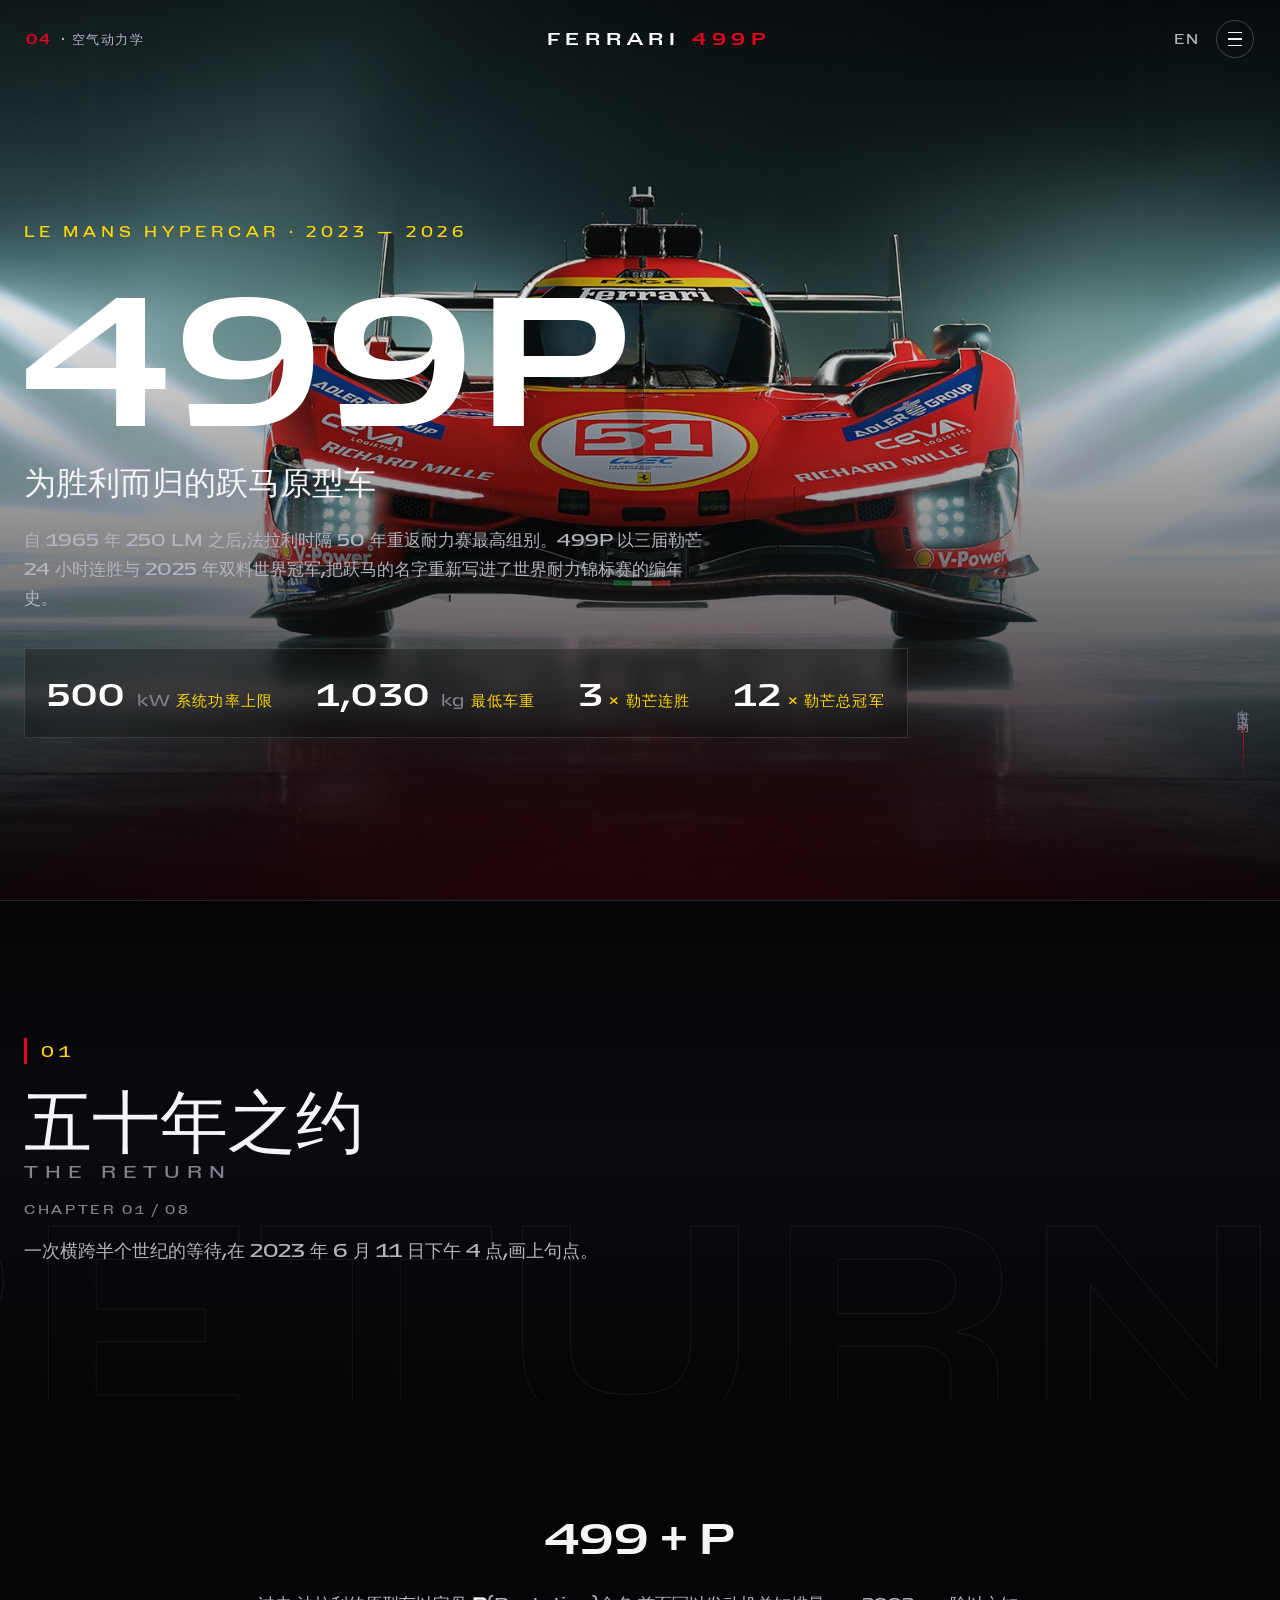
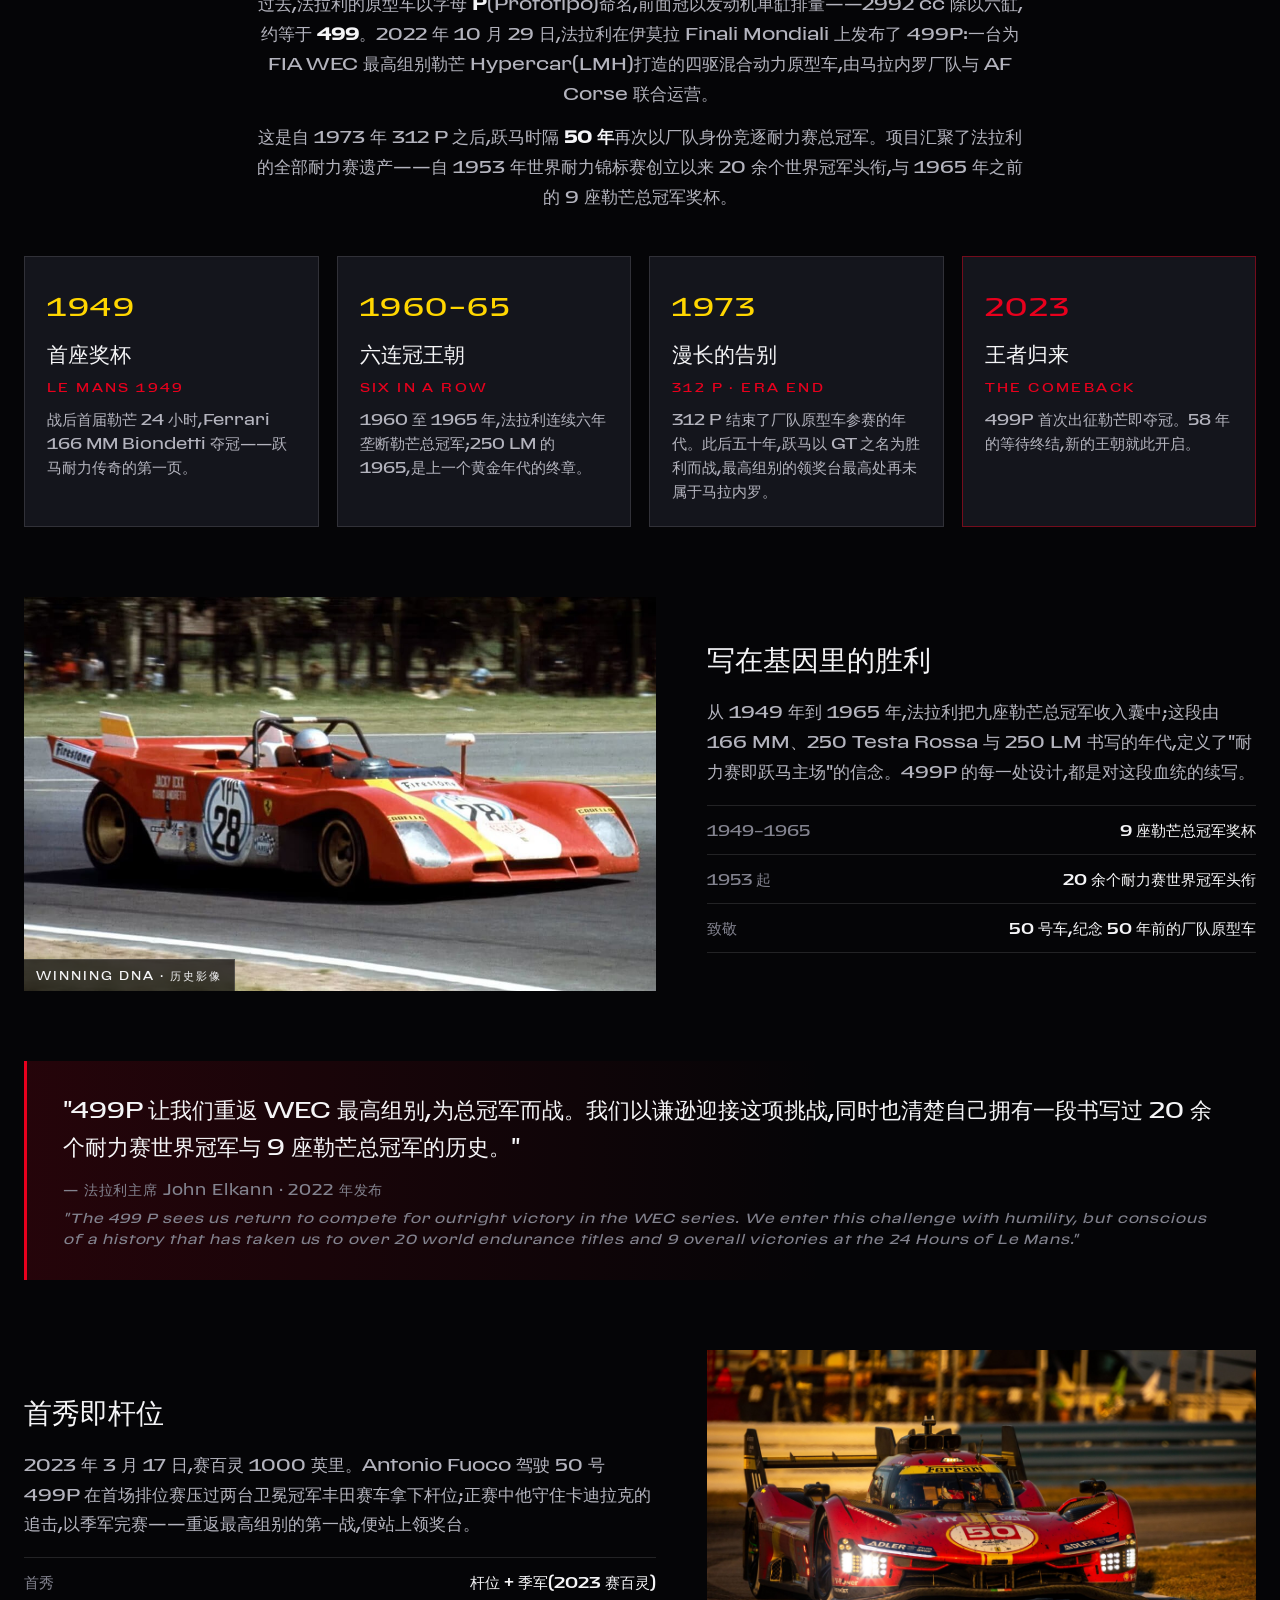
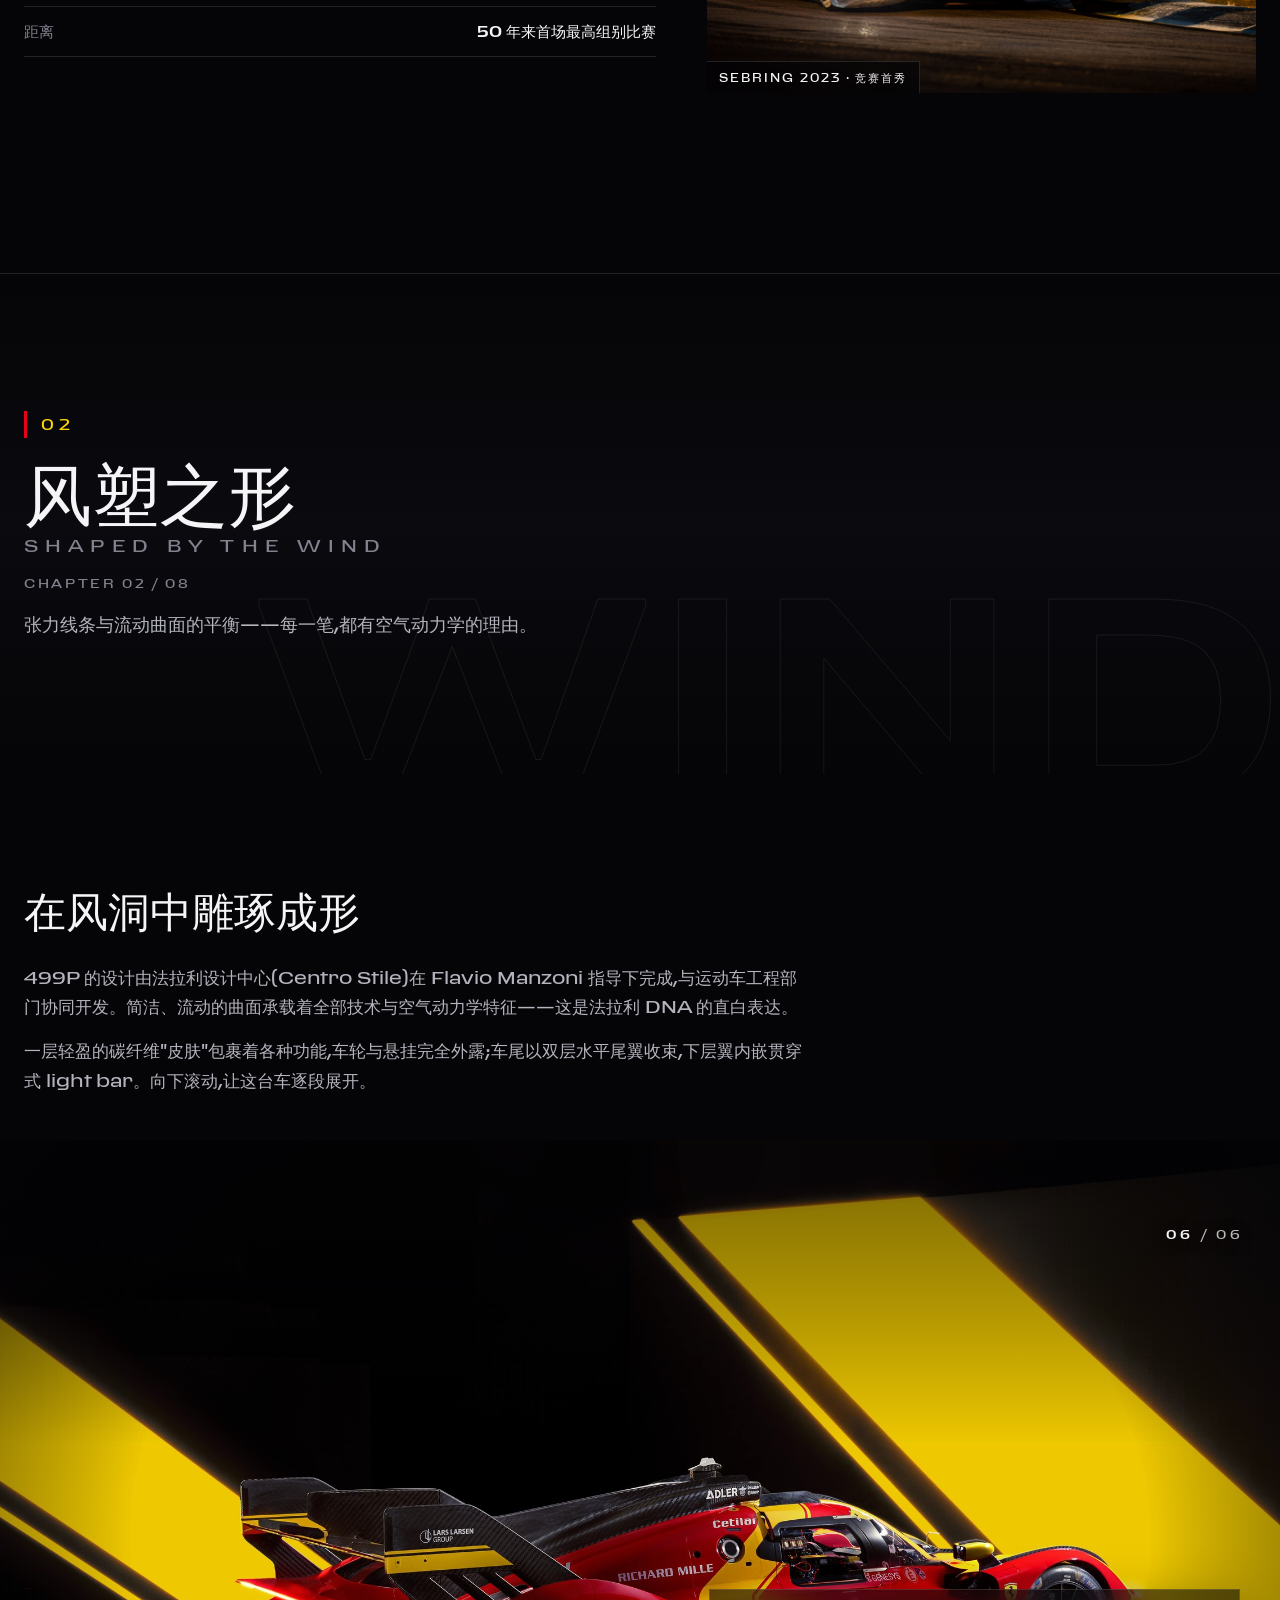
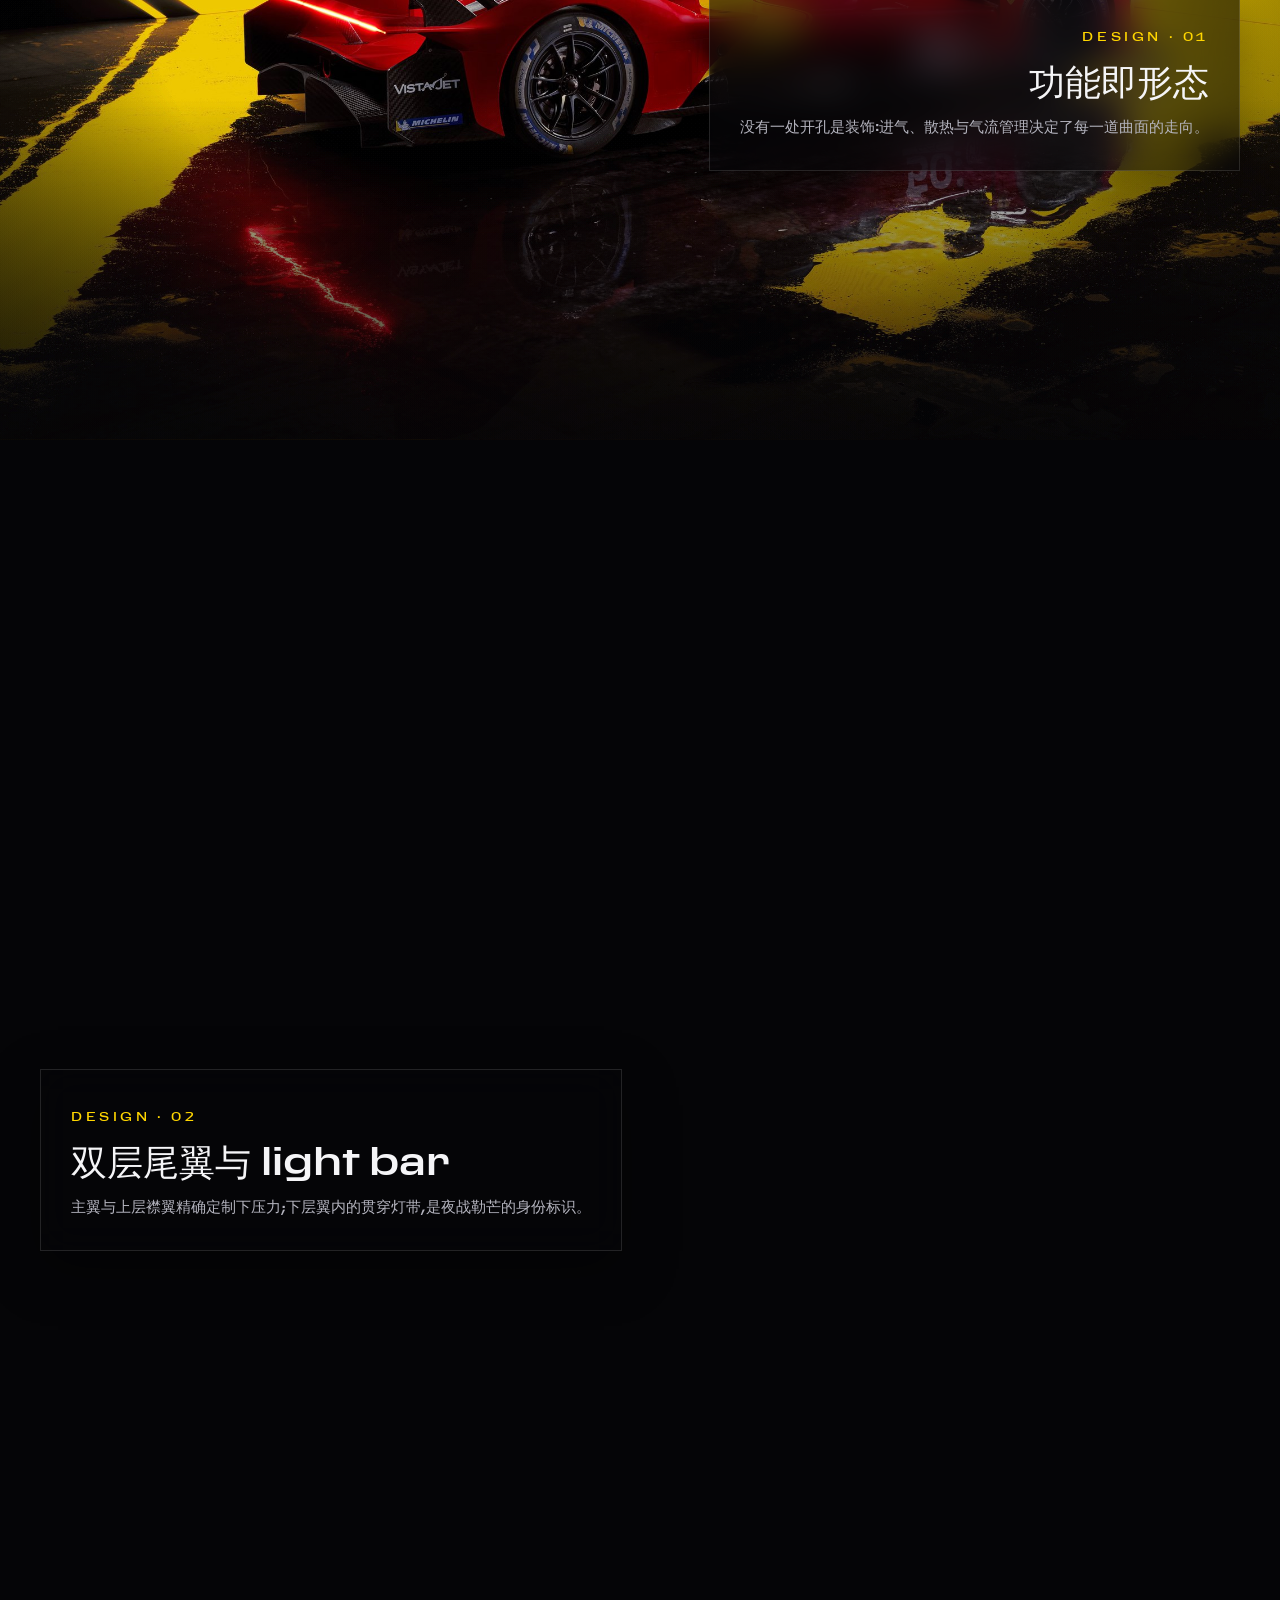
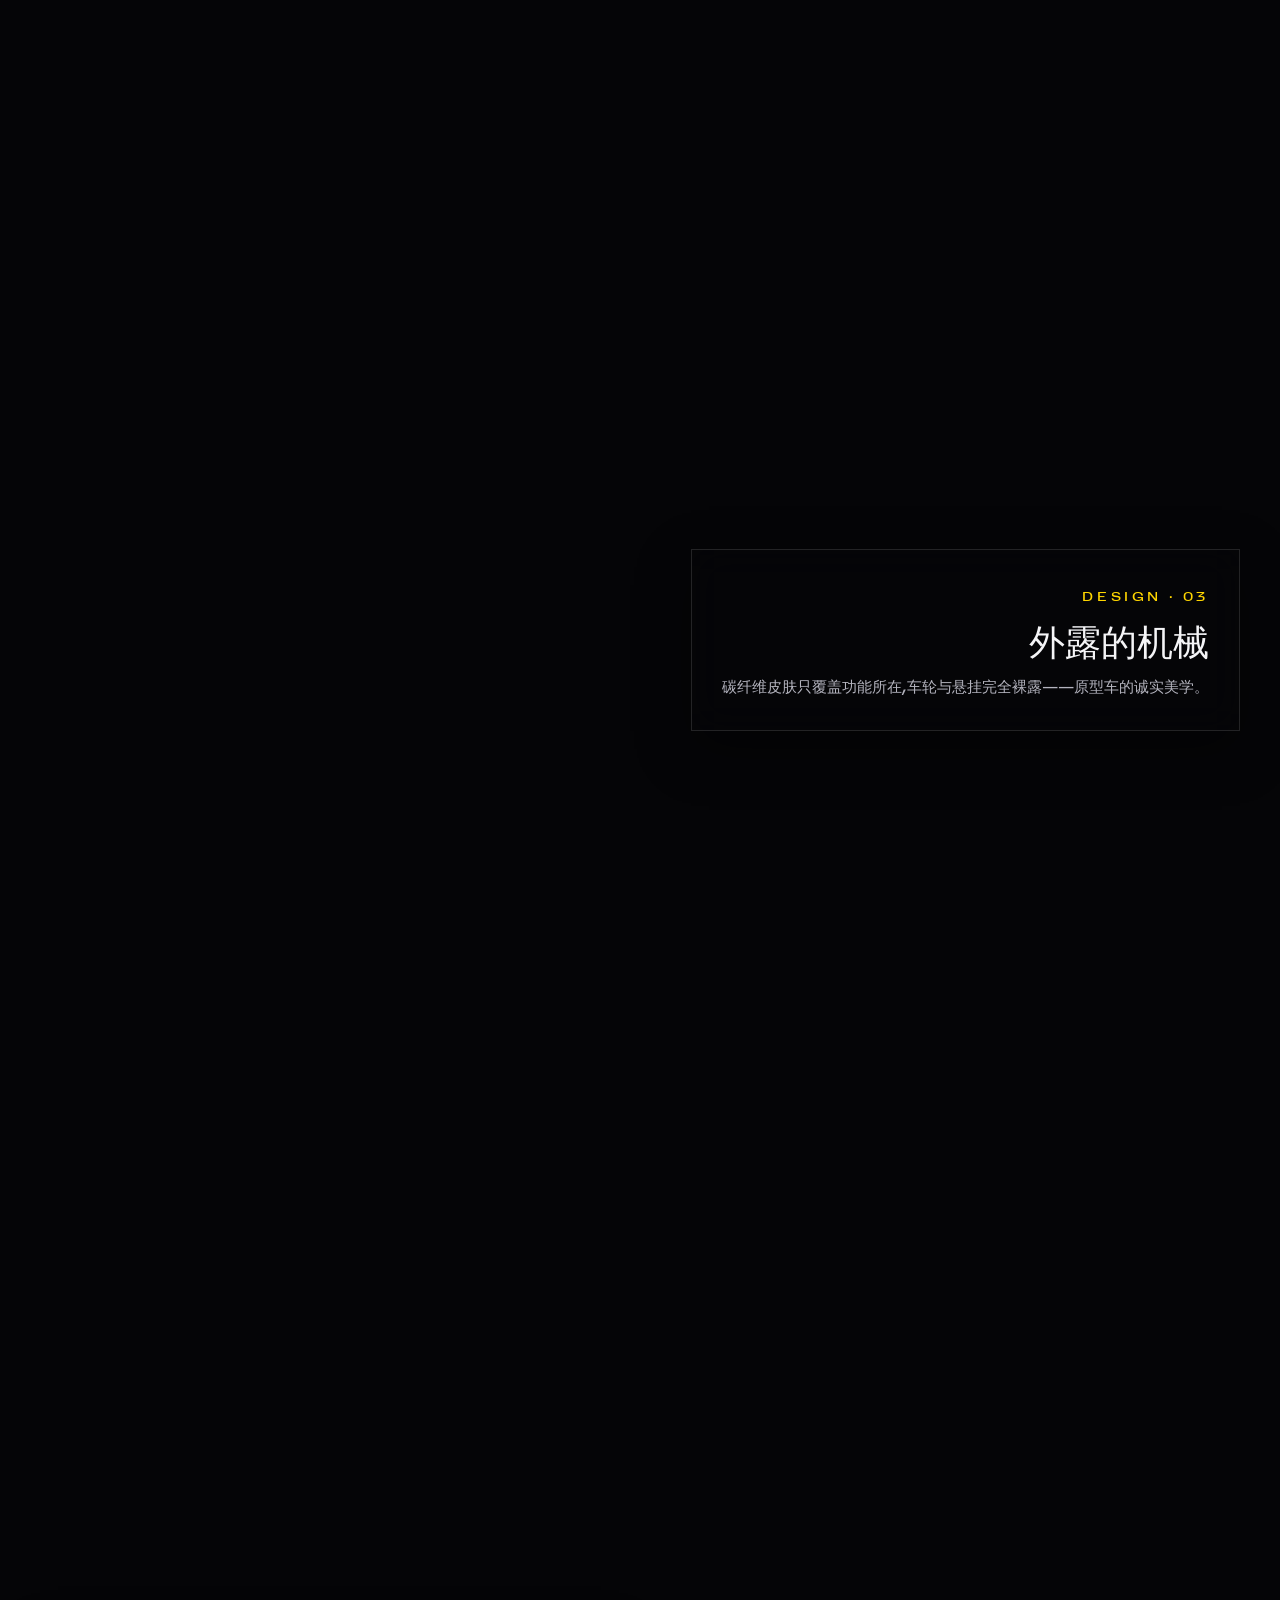
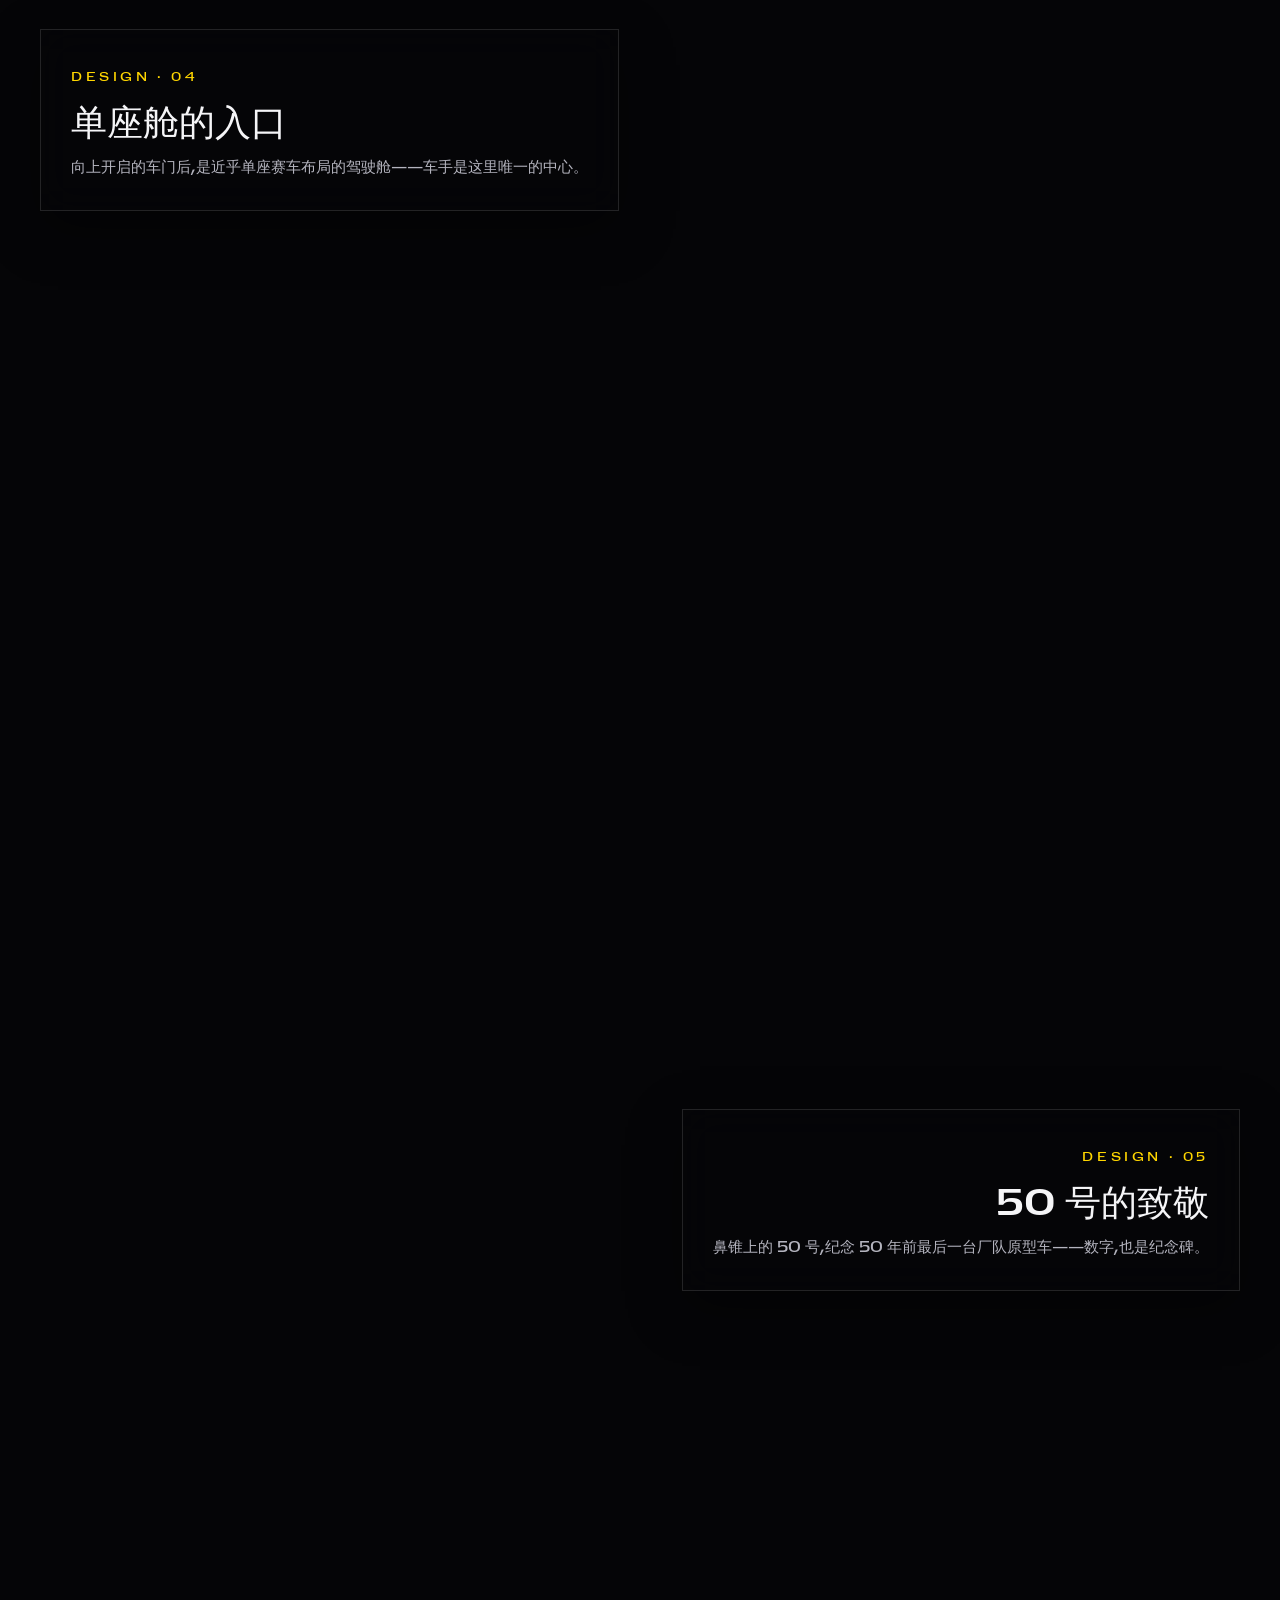
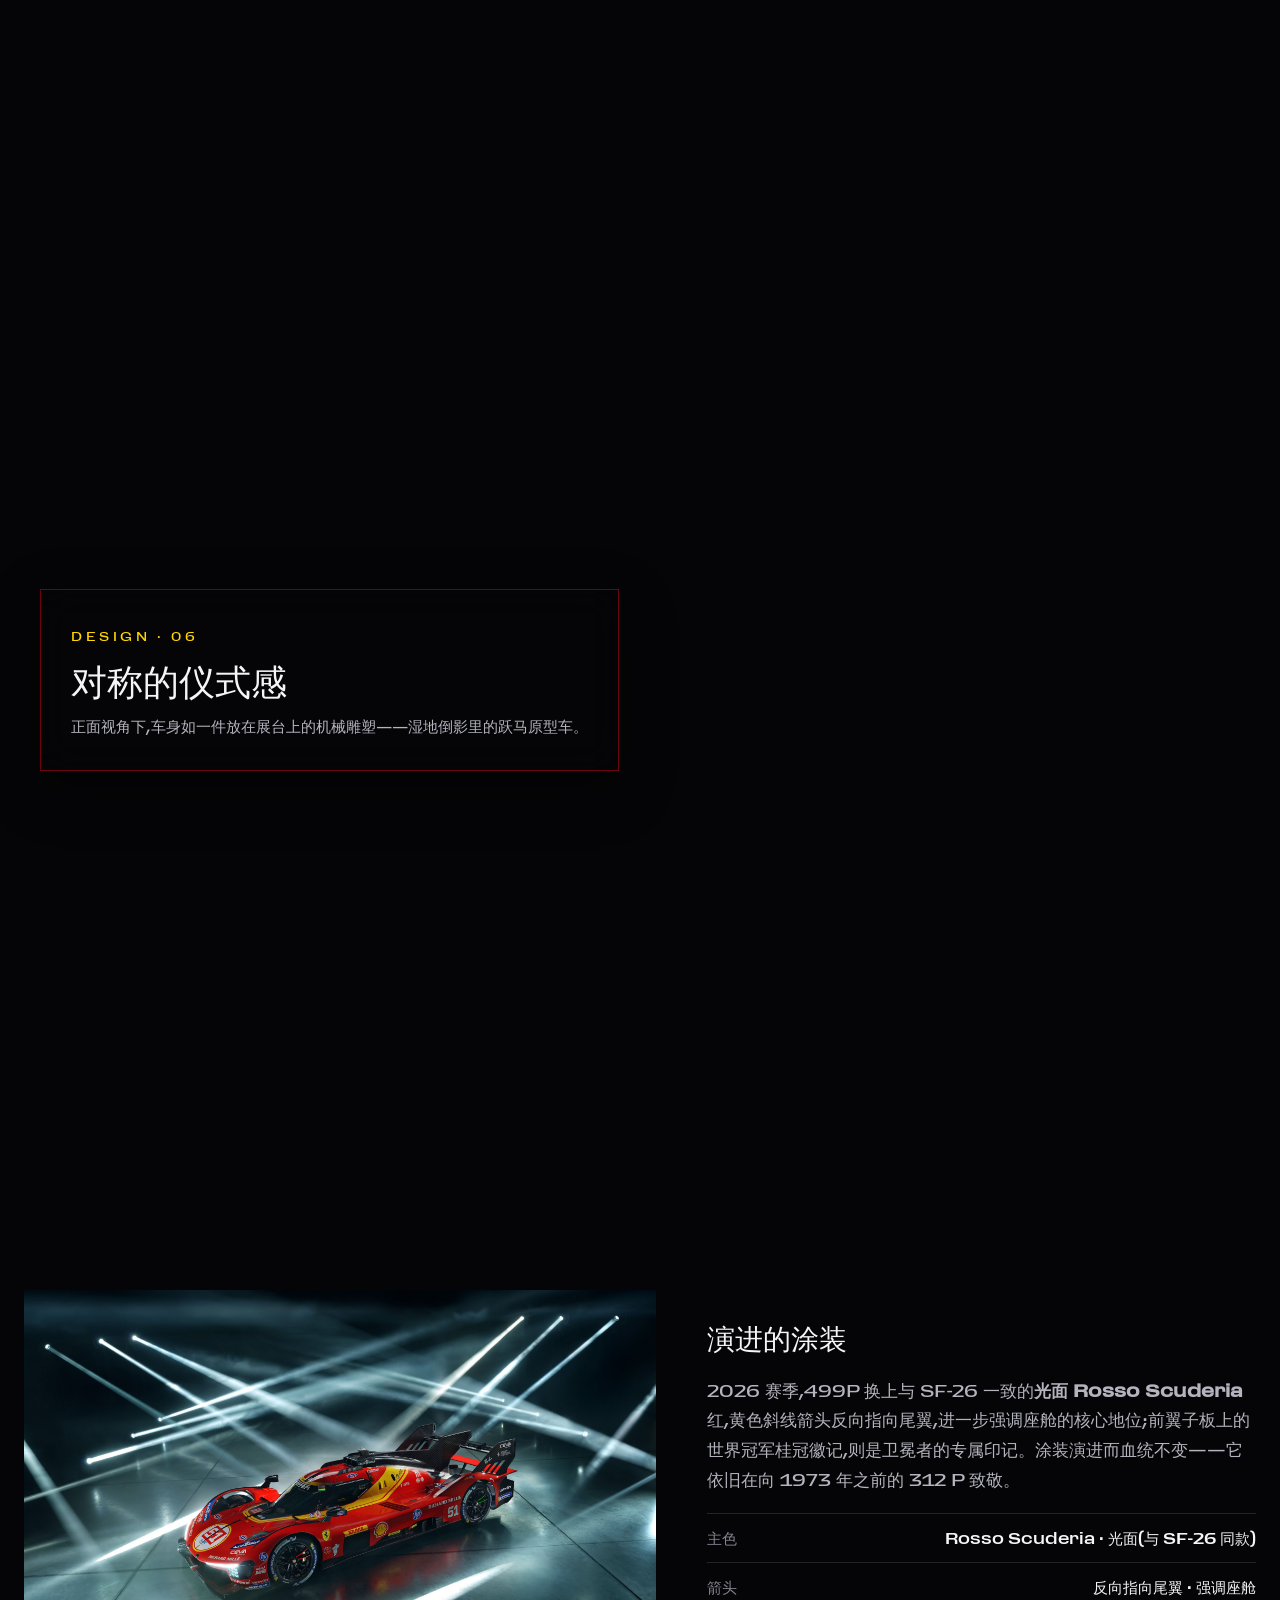
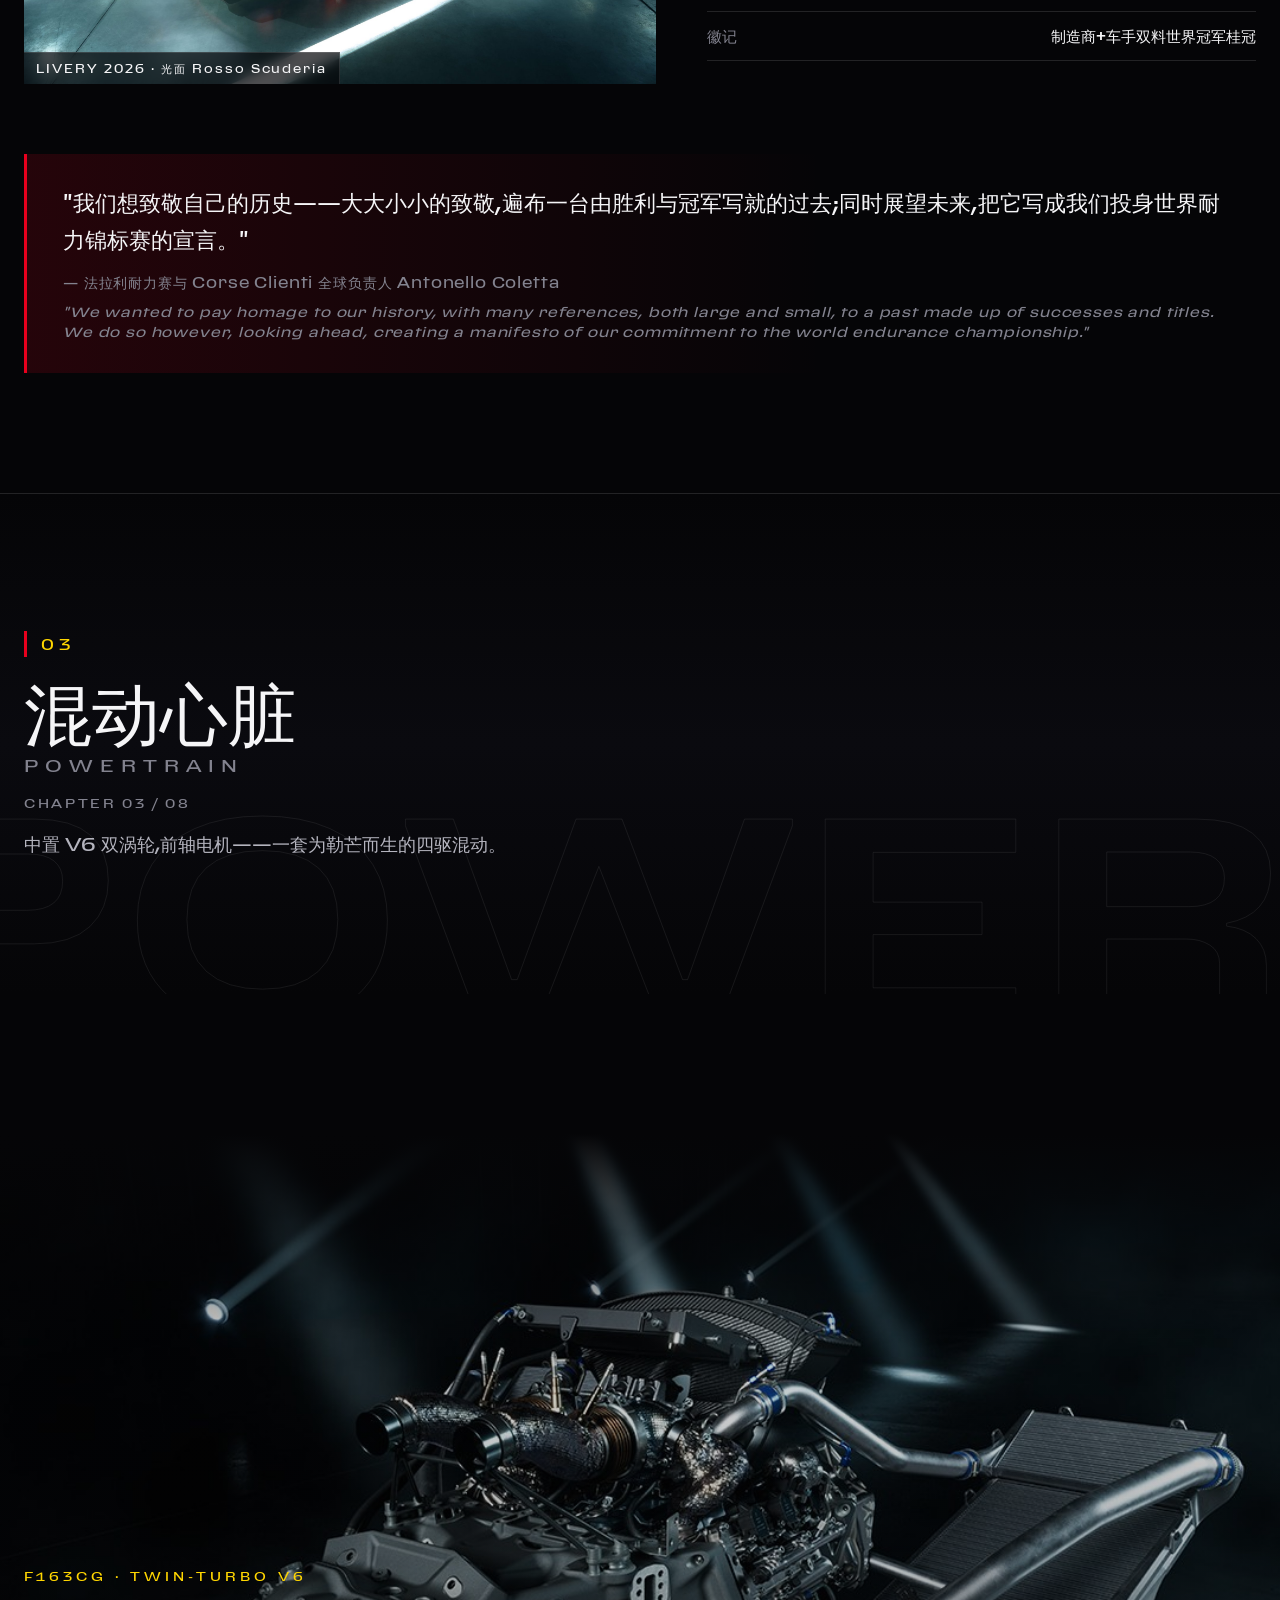
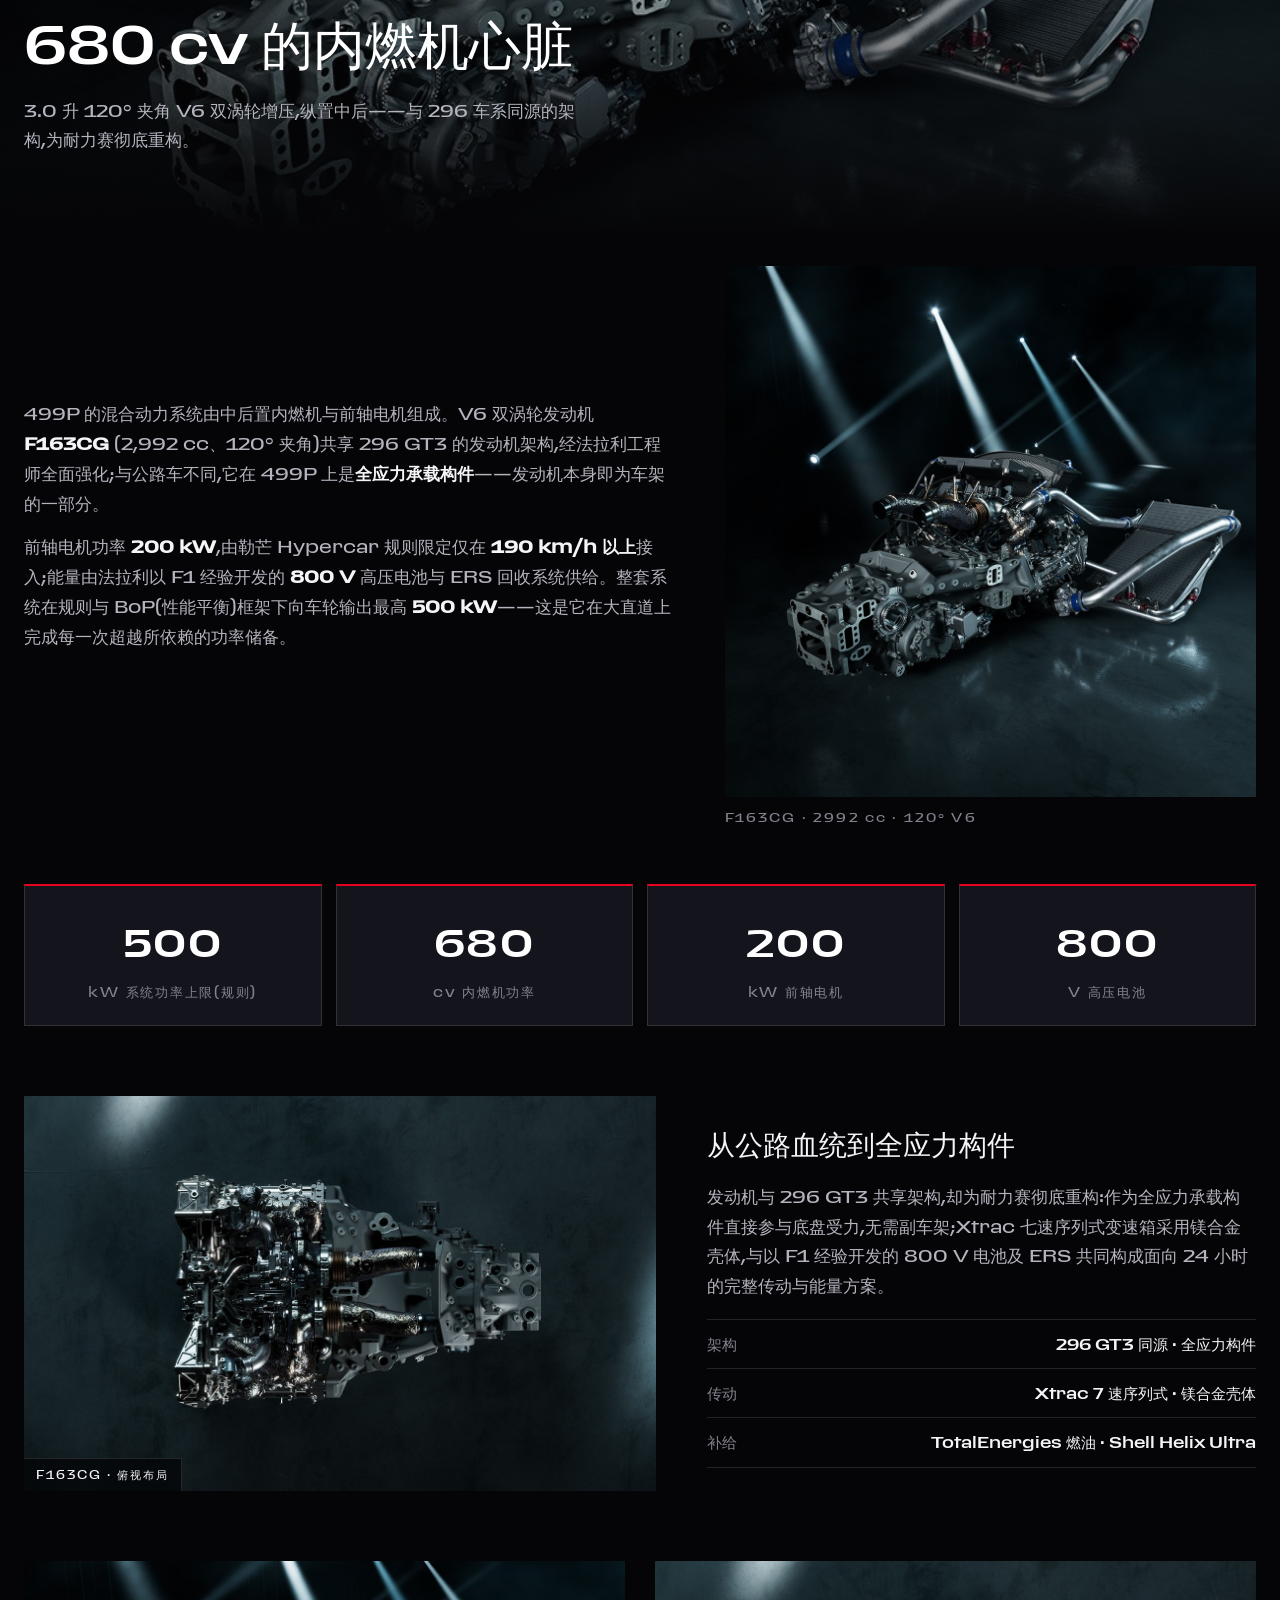
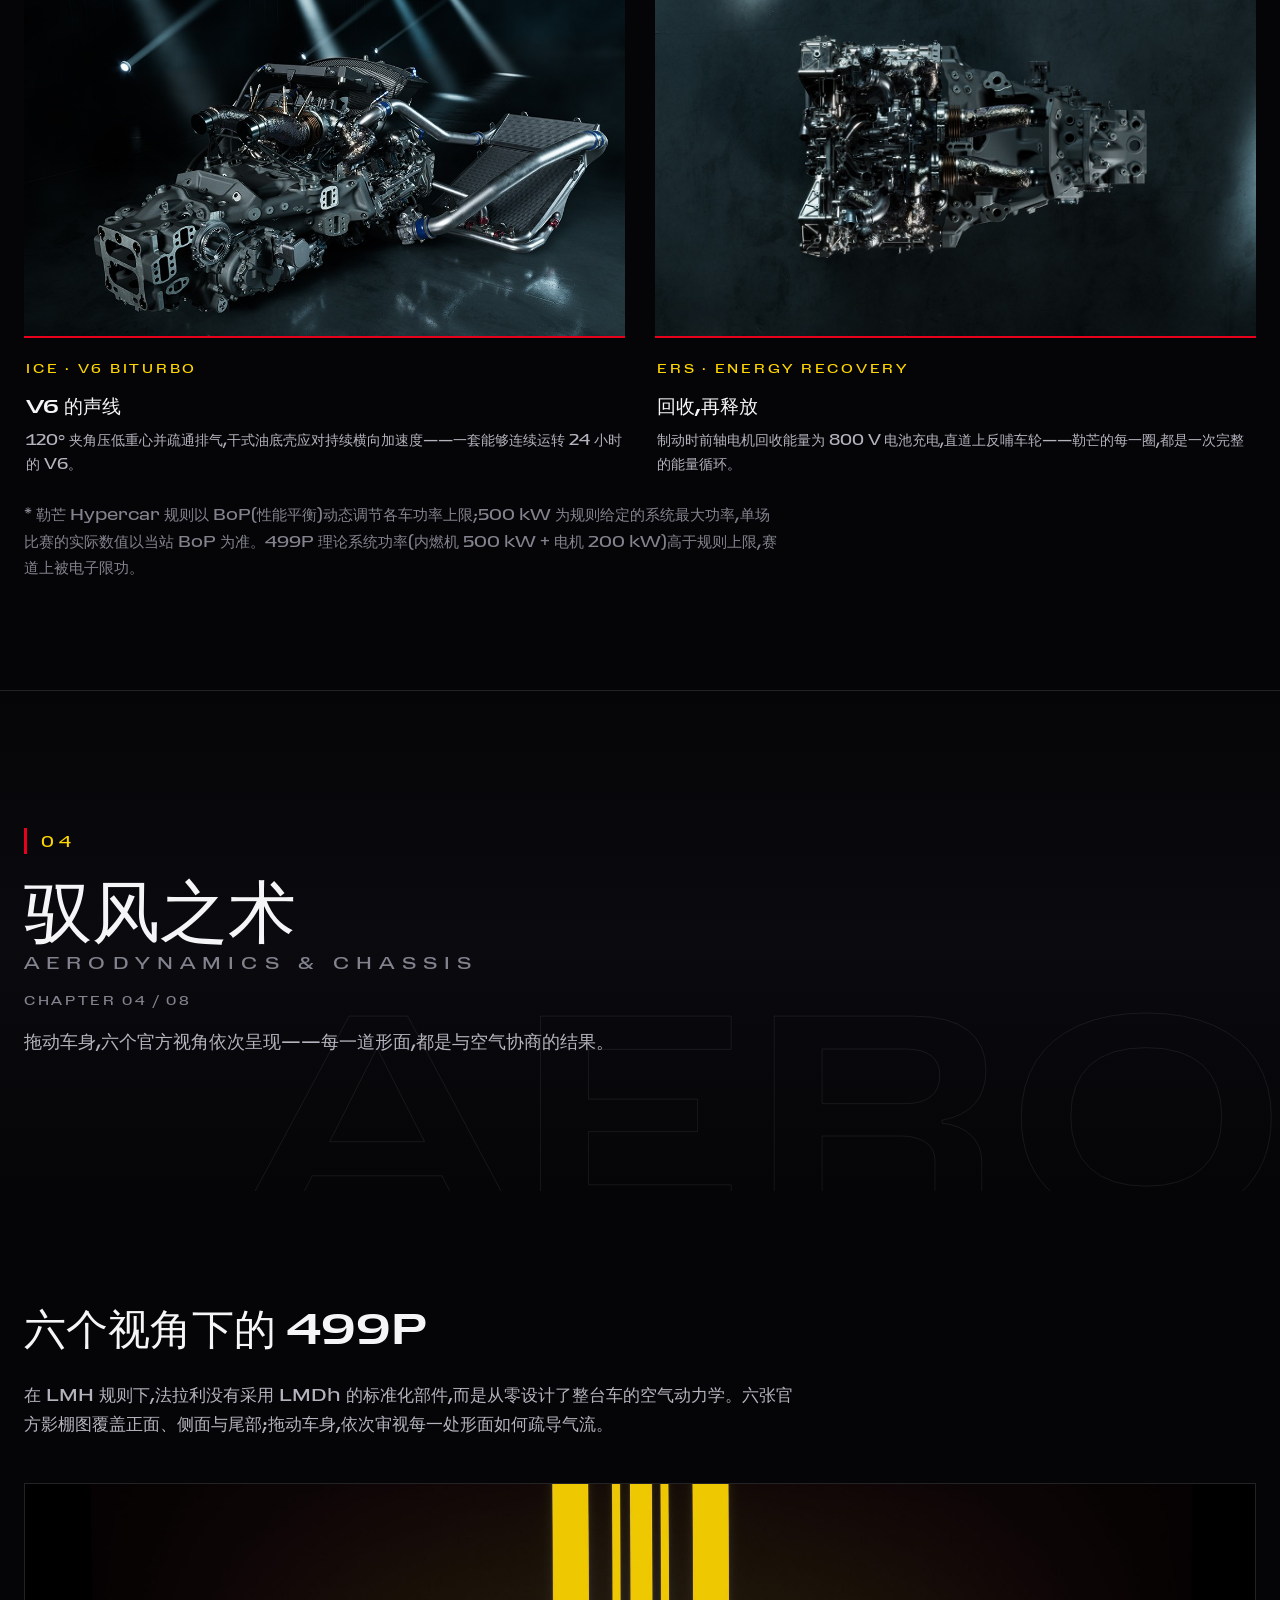
==== index.html @ 95c0cc58 "hero typography XL (title up to 224px, airier spacing), drop 49 unreferenced images, prune local tem" ====
<!DOCTYPE html>
<html lang="zh-CN">
<head>
<meta charset="UTF-8">
<meta name="viewport" content="width=device-width, initial-scale=1.0">
<title>Ferrari 499P · 为胜利而归的跃马原型车</title>
<meta name="description" content="法拉利 499P 中文介绍:勒芒 Hypercar,3.0L 双涡轮 V6 混合动力 500 kW,1,030 kg,2023-2025 勒芒 24 小时三连冠,2025 世界制造商与车手双料冠军。资料来自法拉利官网与官方新闻稿。">
<meta property="og:type" content="website">
<meta property="og:title" content="Ferrari 499P · 为胜利而归的跃马原型车">
<meta property="og:description" content="法拉利 499P:勒芒三连冠的 Hypercar,500 kW 混合动力,时隔 50 年的回归。">
<meta property="og:image" content="img/hero-poster-2026-front.jpg">
<meta property="og:url" content="https://www.ferrari.com/en-EN/hypercar/ferrari-499p">
<meta name="twitter:card" content="summary_large_image">
<script src="js/lang-detect.js?v=9"></script>
<link rel="stylesheet" href="css/style.css?v=9">
<link rel="manifest" href="manifest.json">
<link rel="icon" type="image/png" href="img/favicon-32.png">
</head>
<body>

<div class="cursor" aria-hidden="true"><span></span></div>
<div class="glow" aria-hidden="true"></div>

<header class="nav" id="nav">
  <div class="nav__inner">
    <span class="nav__now mono" id="navNow">01 · 缘起</span>
    <a class="nav__brand is-hidden" href="#hero">
      <span class="nav__brand-mark">FERRARI <span>499P</span></span>
    </a>
    <span class="nav__lang">
      <a class="lang-btn mono" href="en.html">EN</a>
      <button class="nav__menu-btn mono" id="menuBtn" aria-label="章节菜单" aria-expanded="false"><span class="nav__menu-icon"><i></i><i></i><i></i></span></button>
    </span>
  </div>
  <div class="nav__progress" aria-hidden="true"><i id="navBar"></i></div>
</header>

<div class="menu-overlay" id="menuOverlay" hidden>
  <nav class="menu-overlay__nav" aria-label="章节菜单"></nav>
</div>

<div class="scroll-gauge" aria-hidden="true">
  <svg viewBox="0 0 44 44"><circle cx="22" cy="22" r="19"/><circle class="sg__bar" cx="22" cy="22" r="19"/></svg>
  <span class="sg__num mono">00</span>
</div>

<main>

<!-- ============ HERO ============ -->
<section class="hero" id="hero" data-num="00">
  <div class="hero__media">
    <video class="hero__video" muted loop playsinline preload="none"
           poster="img/hero-poster-2026-front.jpg">
      <source src="video/hero-cover.mp4" type="video/mp4">
    </video>
    <div class="hero__veil"></div>
  </div>
  <div class="hero__content">
    <p class="hero__kicker mono">LE MANS HYPERCAR · 2023 — 2026</p>
    <h1 class="hero__title">499P</h1>
    <p class="hero__sub">为胜利而归的跃马原型车</p>
    <p class="hero__desc">自 1965 年 250 LM 之后,法拉利时隔 50 年重返耐力赛最高组别。499P 以三届勒芒 24 小时连胜与 2025 年双料世界冠军,把跃马的名字重新写进了世界耐力锦标赛的编年史。</p>
    <div class="hero__specs mono">
      <span><b class="count" data-to="500">0</b> kW<i> 系统功率上限</i></span>
      <span><b class="count" data-to="1030">0</b> kg<i> 最低车重</i></span>
      <span><b class="count" data-to="3">0</b><i>× 勒芒连胜</i></span>
      <span><b class="count" data-to="12">0</b><i>× 勒芒总冠军</i></span>
    </div>
  </div>
  <div class="hero__scroll mono">向下滚动 <span class="hero__line"></span></div>
</section>

<!-- ============ 01 缘起 ============ -->
<div class="chapter-break" data-ch="01"><span class="chapter-break__watermark" aria-hidden="true">RETURN</span><div class="wrap"><span class="cb__no mono">01</span><h2 class="cb__name">五十年之约<span class="cb__en">THE RETURN</span></h2><span class="cb__meta mono">CHAPTER 01 / 08</span>
      <p class="cb__lead">一次横跨半个世纪的等待,在 2023 年 6 月 11 日下午 4 点,画上句点。</p></div></div>
<section class="story section" id="return" data-num="01">
  <div class="wrap">
    <h2 class="sec-title reveal sec-title--center">499 + P</h2>
    <div class="story__lead reveal story__lead--center">
      <p>过去,法拉利的原型车以字母 <b>P</b>(Prototipo)命名,前面冠以发动机单缸排量——2992 cc 除以六缸,约等于 <b>499</b>。2022 年 10 月 29 日,法拉利在伊莫拉 Finali Mondiali 上发布了 499P:一台为 FIA WEC 最高组别勒芒 Hypercar(LMH)打造的四驱混合动力原型车,由马拉内罗厂队与 AF Corse 联合运营。</p>
      <p>这是自 1973 年 312 P 之后,跃马时隔 <b>50 年</b>再次以厂队身份竞逐耐力赛总冠军。项目汇聚了法拉利的全部耐力赛遗产——自 1953 年世界耐力锦标赛创立以来 20 余个世界冠军头衔,与 1965 年之前的 9 座勒芒总冠军奖杯。</p>
    </div>
    <div class="heritage__row">
      <article class="hcard reveal">
        <div class="hcard__year mono">1949</div>
        <h3>首座奖杯</h3>
        <p class="mono hcard__num">LE MANS 1949</p>
        <p>战后首届勒芒 24 小时,Ferrari 166 MM Biondetti 夺冠——跃马耐力传奇的第一页。</p>
      </article>
      <article class="hcard reveal">
        <div class="hcard__year mono">1960–65</div>
        <h3>六连冠王朝</h3>
        <p class="mono hcard__num">SIX IN A ROW</p>
        <p>1960 至 1965 年,法拉利连续六年垄断勒芒总冠军;250 LM 的 1965,是上一个黄金年代的终章。</p>
      </article>
      <article class="hcard reveal">
        <div class="hcard__year mono">1973</div>
        <h3>漫长的告别</h3>
        <p class="mono hcard__num">312 P · ERA END</p>
        <p>312 P 结束了厂队原型车参赛的年代。此后五十年,跃马以 GT 之名为胜利而战,最高组别的领奖台最高处再未属于马拉内罗。</p>
      </article>
      <article class="hcard hcard--now reveal">
        <div class="hcard__year mono">2023</div>
        <h3>王者归来</h3>
        <p class="mono hcard__num">THE COMEBACK</p>
        <p>499P 首次出征勒芒即夺冠。58 年的等待终结,新的王朝就此开启。</p>
      </article>
    </div>
    <div class="media-row zoom reveal reveal--fade">
      <figure class="media-row__img reveal">
        <img src="img/cockpit-cassetto.jpg" srcset="img/m/cockpit-cassetto.jpg 720w, img/cockpit-cassetto.jpg 1159w" sizes="(max-width: 980px) 100vw, 2400px" alt="经典法拉利原型车征战赛场的历史照片" loading="lazy">
        <figcaption class="mono">WINNING DNA · 历史影像</figcaption>
      </figure>
      <div class="media-row__text reveal">
        <h3>写在基因里的胜利</h3>
        <p>从 1949 年到 1965 年,法拉利把九座勒芒总冠军收入囊中;这段由 166 MM、250 Testa Rossa 与 250 LM 书写的年代,定义了"耐力赛即跃马主场"的信念。499P 的每一处设计,都是对这段血统的续写。</p>
        <ul>
          <li><span>1949–1965</span><b>9 座勒芒总冠军奖杯</b></li>
          <li><span>1953 起</span><b>20 余个耐力赛世界冠军头衔</b></li>
          <li><span>致敬</span><b>50 号车,纪念 50 年前的厂队原型车</b></li>
        </ul>
      </div>
    </div>
    <blockquote class="quote reveal">
      <p>"499P 让我们重返 WEC 最高组别,为总冠军而战。我们以谦逊迎接这项挑战,同时也清楚自己拥有一段书写过 20 余个耐力赛世界冠军与 9 座勒芒总冠军的历史。"</p>
      <footer>— 法拉利主席 John Elkann · 2022 年发布
        <span class="quote__en">"The 499 P sees us return to compete for outright victory in the WEC series. We enter this challenge with humility, but conscious of a history that has taken us to over 20 world endurance titles and 9 overall victories at the 24 Hours of Le Mans."</span>
      </footer>
    </blockquote>
    <div class="media-row media-row--rev zoom reveal reveal--fade">
      <figure class="media-row__img reveal">
        <img src="img/sebring23-race.jpg" srcset="img/m/sebring23-race.jpg 720w, img/sebring23-race.jpg 2400w" sizes="(max-width: 980px) 100vw, 2400px" alt="499P 在 2023 赛百灵 1000 英里赛中行驶" loading="lazy">
        <figcaption class="mono">SEBRING 2023 · 竞赛首秀</figcaption>
      </figure>
      <div class="media-row__text reveal">
        <h3>首秀即杆位</h3>
        <p>2023 年 3 月 17 日,赛百灵 1000 英里。Antonio Fuoco 驾驶 50 号 499P 在首场排位赛压过两台卫冕冠军丰田赛车拿下杆位;正赛中他守住卡迪拉克的追击,以季军完赛——重返最高组别的第一战,便站上领奖台。</p>
        <ul>
          <li><span>首秀</span><b>杆位 + 季军(2023 赛百灵)</b></li>
          <li><span>距离</span><b>50 年来首场最高组别比赛</b></li>
        </ul>
      </div>
    </div>
  </div>
</section>

<!-- ============ 02 设计 ============ -->
<div class="chapter-break" data-ch="02"><span class="chapter-break__watermark" aria-hidden="true">WIND</span><div class="wrap"><span class="cb__no mono">02</span><h2 class="cb__name">风塑之形<span class="cb__en">SHAPED BY THE WIND</span></h2><span class="cb__meta mono">CHAPTER 02 / 08</span>
      <p class="cb__lead">张力线条与流动曲面的平衡——每一笔,都有空气动力学的理由。</p></div></div>
<section class="design section" id="design" data-num="02">
  <div class="wrap">
    <h2 class="sec-title reveal">在风洞中雕琢成形</h2>
    <div class="story__lead reveal">
      <p>499P 的设计由法拉利设计中心(Centro Stile)在 Flavio Manzoni 指导下完成,与运动车工程部门协同开发。简洁、流动的曲面承载着全部技术与空气动力学特征——这是法拉利 DNA 的直白表达。</p>
      <p>一层轻盈的碳纤维"皮肤"包裹着各种功能,车轮与悬挂完全外露;车尾以双层水平尾翼收束,下层翼内嵌贯穿式 light bar。向下滚动,让这台车逐段展开。</p>
    </div>
      </div>

  <div class="cgallery" id="cgallery">
    <div class="cgallery__texts">
      <div class="cg-text cg-text--right">
        <div class="cg-text__card is-on">

          <span class="cg-text__no mono">DESIGN · 01</span>
          <h3>功能即形态</h3>
          <p>没有一处开孔是装饰:进气、散热与气流管理决定了每一道曲面的走向。</p>
        </div>
      </div>
      <div class="cg-text cg-text--left">
        <div class="cg-text__card">

          <span class="cg-text__no mono">DESIGN · 02</span>
          <h3>双层尾翼与 light bar</h3>
          <p>主翼与上层襟翼精确定制下压力;下层翼内的贯穿灯带,是夜战勒芒的身份标识。</p>
        </div>
      </div>
      <div class="cg-text cg-text--right">
        <div class="cg-text__card">

          <span class="cg-text__no mono">DESIGN · 03</span>
          <h3>外露的机械</h3>
          <p>碳纤维皮肤只覆盖功能所在,车轮与悬挂完全裸露——原型车的诚实美学。</p>
        </div>
      </div>
      <div class="cg-text cg-text--left">
        <div class="cg-text__card">

          <span class="cg-text__no mono">DESIGN · 04</span>
          <h3>单座舱的入口</h3>
          <p>向上开启的车门后,是近乎单座赛车布局的驾驶舱——车手是这里唯一的中心。</p>
        </div>
      </div>
      <div class="cg-text cg-text--right">
        <div class="cg-text__card">

          <span class="cg-text__no mono">DESIGN · 05</span>
          <h3>50 号的致敬</h3>
          <p>鼻锥上的 50 号,纪念 50 年前最后一台厂队原型车——数字,也是纪念碑。</p>
        </div>
      </div>
      <div class="cg-text cg-text--left">
        <div class="cg-text__card">

          <span class="cg-text__no mono">DESIGN · 06</span>
          <h3>对称的仪式感</h3>
          <p>正面视角下,车身如一件放在展台上的机械雕塑——湿地倒影里的跃马原型车。</p>
        </div>
      </div>
    </div>
    <div class="cgallery__media">
      <div class="cg-sticky">
        <span class="cgallery__count mono"><b id="cgCount">01</b> / 06</span>
        <div class="cg-image">
          <img src="img/launch-34front.jpg" srcset="img/m/launch-34front.jpg 720w, img/launch-34front.jpg 2400w" sizes="(max-width: 980px) 100vw, 2400px" alt="499P 前四分之三视角官方图" loading="lazy">
          <div class="cg-image__veil"></div>
          <div class="cg-image__veil2"></div>
        </div>
        <div class="cg-image">
          <img src="img/launch-rear34.jpg" srcset="img/m/launch-rear34.jpg 720w, img/launch-rear34.jpg 2400w" sizes="(max-width: 980px) 100vw, 2400px" alt="499P 车尾与双层尾翼" loading="lazy">
          <div class="cg-image__veil"></div>
          <div class="cg-image__veil2"></div>
        </div>
        <div class="cg-image">
          <img src="img/launch-rear34-left.jpg" srcset="img/m/launch-rear34-left.jpg 720w, img/launch-rear34-left.jpg 2400w" sizes="(max-width: 980px) 100vw, 2400px" alt="499P 尾部空气动力学套件与外露悬挂" loading="lazy">
          <div class="cg-image__veil"></div>
          <div class="cg-image__veil2"></div>
        </div>
        <div class="cg-image">
          <img src="img/launch-door-open.jpg" srcset="img/m/launch-door-open.jpg 720w, img/launch-door-open.jpg 2400w" sizes="(max-width: 980px) 100vw, 2400px" alt="499P 车门开启的座舱入口" loading="lazy">
          <div class="cg-image__veil"></div>
          <div class="cg-image__veil2"></div>
        </div>
        <div class="cg-image">
          <img src="img/launch-nose-50.jpg" srcset="img/m/launch-nose-50.jpg 720w, img/launch-nose-50.jpg 2400w" sizes="(max-width: 980px) 100vw, 2400px" alt="499P 前鼻锥与 50 号车标" loading="lazy">
          <div class="cg-image__veil"></div>
          <div class="cg-image__veil2"></div>
        </div>
        <div class="cg-image">
          <img src="img/launch-front.jpg" srcset="img/m/launch-front.jpg 720w, img/launch-front.jpg 2400w" sizes="(max-width: 980px) 100vw, 2400px" alt="499P 正面对称构图" loading="lazy">
          <div class="cg-image__veil"></div>
          <div class="cg-image__veil2"></div>
        </div>
      </div>
    </div>
  </div>

  <div class="wrap">
    <div class="media-row zoom reveal reveal--fade">
      <figure class="media-row__img reveal">
        <img src="img/livery-2026-high-51.jpg" srcset="img/m/livery-2026-high-51.jpg 720w, img/livery-2026-high-51.jpg 2400w" sizes="(max-width: 980px) 100vw, 2400px" alt="2026 赛季 51 号 499P 新涂装" loading="lazy">
        <figcaption class="mono">LIVERY 2026 · 光面 Rosso Scuderia</figcaption>
      </figure>
      <div class="media-row__text reveal">
        <h3>演进的涂装</h3>
        <p>2026 赛季,499P 换上与 SF-26 一致的<b>光面 Rosso Scuderia</b> 红,黄色斜线箭头反向指向尾翼,进一步强调座舱的核心地位;前翼子板上的世界冠军桂冠徽记,则是卫冕者的专属印记。涂装演进而血统不变——它依旧在向 1973 年之前的 312 P 致敬。</p>
        <ul>
          <li><span>主色</span><b>Rosso Scuderia · 光面(与 SF-26 同款)</b></li>
          <li><span>箭头</span><b>反向指向尾翼 · 强调座舱</b></li>
          <li><span>徽记</span><b>制造商+车手双料世界冠军桂冠</b></li>
        </ul>
      </div>
    </div>
    <blockquote class="quote reveal">
      <p>"我们想致敬自己的历史——大大小小的致敬,遍布一台由胜利与冠军写就的过去;同时展望未来,把它写成我们投身世界耐力锦标赛的宣言。"</p>
      <footer>— 法拉利耐力赛与 Corse Clienti 全球负责人 Antonello Coletta
        <span class="quote__en">"We wanted to pay homage to our history, with many references, both large and small, to a past made up of successes and titles. We do so however, looking ahead, creating a manifesto of our commitment to the world endurance championship."</span>
      </footer>
    </blockquote>
  </div>
</section>

<!-- ============ 03 动力总成 ============ -->
<div class="chapter-break" data-ch="03"><span class="chapter-break__watermark" aria-hidden="true">POWER</span><div class="wrap"><span class="cb__no mono">03</span><h2 class="cb__name">混动心脏<span class="cb__en">POWERTRAIN</span></h2><span class="cb__meta mono">CHAPTER 03 / 08</span>
      <p class="cb__lead">中置 V6 双涡轮,前轴电机——一套为勒芒而生的四驱混动。</p></div></div>
<section class="powertrain section" id="powertrain" data-num="03">
  <div class="vsection" id="vengine">
    <video class="vsection__video" muted loop playsinline preload="none" poster="img/engine-34.jpg">
      <source src="video/engine-intro.mp4" type="video/mp4">
    </video>
    <div class="vsection__veil"></div>
    <div class="vsection__content">
      <p class="vsection__kicker mono">F163CG · TWIN-TURBO V6</p>
      <h3 class="vsection__title">680 cv 的内燃机心脏</h3>
      <p class="vsection__text">3.0 升 120° 夹角 V6 双涡轮增压,纵置中后——与 296 车系同源的架构,为耐力赛彻底重构。</p>
    </div>
  </div>
  <div class="wrap">
    <div class="lead-grid">
      <div class="story__lead reveal reveal--left">
        <p>499P 的混合动力系统由中后置内燃机与前轴电机组成。V6 双涡轮发动机<b> F163CG </b>(2,992 cc、120° 夹角)共享 296 GT3 的发动机架构,经法拉利工程师全面强化;与公路车不同,它在 499P 上是<b>全应力承载构件</b>——发动机本身即为车架的一部分。</p>
        <p>前轴电机功率 <b>200 kW</b>,由勒芒 Hypercar 规则限定仅在 <b>190 km/h 以上</b>接入;能量由法拉利以 F1 经验开发的 <b>800 V</b> 高压电池与 ERS 回收系统供给。整套系统在规则与 BoP(性能平衡)框架下向车轮输出最高 <b>500 kW</b>——这是它在大直道上完成每一次超越所依赖的功率储备。</p>
      </div>
      <figure class="lead-grid__img reveal reveal--right">
        <img src="img/engine-34.jpg" srcset="img/m/engine-34.jpg 720w, img/engine-34.jpg 1080w" sizes="(max-width: 980px) 100vw, 2400px" alt="499P V6 双涡轮动力总成" loading="lazy">
        <figcaption class="mono">F163CG · 2992 cc · 120° V6</figcaption>
      </figure>
    </div>
    <div class="bigstats reveal">
      <div class="bigstats__item"><b class="mono">500</b><span class="mono">kW 系统功率上限(规则)</span></div>
      <div class="bigstats__item"><b class="mono">680</b><span class="mono">cv 内燃机功率</span></div>
      <div class="bigstats__item"><b class="mono">200</b><span class="mono">kW 前轴电机</span></div>
      <div class="bigstats__item"><b class="mono">800</b><span class="mono">V 高压电池</span></div>
    </div>
    <div class="media-row zoom reveal reveal--fade">
      <figure class="media-row__img reveal">
        <img src="img/engine-top.jpg" srcset="img/m/engine-top.jpg 720w, img/engine-top.jpg 1274w" sizes="(max-width: 980px) 100vw, 2400px" alt="499P 发动机俯视" loading="lazy">
        <figcaption class="mono">F163CG · 俯视布局</figcaption>
      </figure>
      <div class="media-row__text reveal">
        <h3>从公路血统到全应力构件</h3>
        <p>发动机与 296 GT3 共享架构,却为耐力赛彻底重构:作为全应力承载构件直接参与底盘受力,无需副车架;Xtrac 七速序列式变速箱采用镁合金壳体,与以 F1 经验开发的 800 V 电池及 ERS 共同构成面向 24 小时的完整传动与能量方案。</p>
        <ul>
          <li><span>架构</span><b>296 GT3 同源 · 全应力构件</b></li>
          <li><span>传动</span><b>Xtrac 7 速序列式 · 镁合金壳体</b></li>
          <li><span>补给</span><b>TotalEnergies 燃油 · Shell Helix Ultra</b></li>
        </ul>
      </div>
    </div>
    <div class="vcards vcards--two">
      <article class="vcard reveal">
        <div class="vcard__media">
          <video autoplay muted loop playsinline preload="metadata" poster="img/engine-34.jpg">
            <source src="video/engine-card.mp4" type="video/mp4">
          </video>
        </div>
        <div class="vcard__cap">
          <span class="k mono">ICE · V6 BITURBO</span>
          <h3>V6 的声线</h3>
          <p>120° 夹角压低重心并疏通排气,干式油底壳应对持续横向加速度——一套能够连续运转 24 小时的 V6。</p>
        </div>
      </article>
      <article class="vcard reveal">
        <div class="vcard__media">
          <video autoplay muted loop playsinline preload="metadata" poster="img/engine-top.jpg">
            <source src="video/ers-card.mp4" type="video/mp4">
          </video>
        </div>
        <div class="vcard__cap">
          <span class="k mono">ERS · ENERGY RECOVERY</span>
          <h3>回收,再释放</h3>
          <p>制动时前轴电机回收能量为 800 V 电池充电,直道上反哺车轮——勒芒的每一圈,都是一次完整的能量循环。</p>
        </div>
      </article>
    </div>
    <p class="story__note reveal">* 勒芒 Hypercar 规则以 BoP(性能平衡)动态调节各车功率上限;500 kW 为规则给定的系统最大功率,单场比赛的实际数值以当站 BoP 为准。499P 理论系统功率(内燃机 500 kW + 电机 200 kW)高于规则上限,赛道上被电子限功。</p>
  </div>
</section>

<!-- ============ 04 空气动力学与底盘 ============ -->
<div class="chapter-break" data-ch="04"><span class="chapter-break__watermark" aria-hidden="true">AERO</span><div class="wrap"><span class="cb__no mono">04</span><h2 class="cb__name">驭风之术<span class="cb__en">AERODYNAMICS &amp; CHASSIS</span></h2><span class="cb__meta mono">CHAPTER 04 / 08</span>
      <p class="cb__lead">拖动车身,六个官方视角依次呈现——每一道形面,都是与空气协商的结果。</p></div></div>
<section class="aero section" id="aero" data-num="04">
  <div class="wrap">
    <h2 class="sec-title reveal">六个视角下的 499P</h2>
    <div class="story__lead reveal">
      <p>在 LMH 规则下,法拉利没有采用 LMDh 的标准化部件,而是从零设计了整台车的空气动力学。六张官方影棚图覆盖正面、侧面与尾部;拖动车身,依次审视每一处形面如何疏导气流。</p>
    </div>
    <div class="rotator" id="rotator">
      <div class="rotator__stage" id="rotStage">
        <img data-rot src="img/launch-front.jpg" srcset="img/m/launch-front.jpg 720w, img/launch-front.jpg 2400w" sizes="(max-width: 980px) 100vw, 2400px" alt="499P 正面" class="is-active" loading="lazy">
        <img data-rot src="img/launch-34front.jpg" srcset="img/m/launch-34front.jpg 720w, img/launch-34front.jpg 2400w" sizes="(max-width: 980px) 100vw, 2400px" alt="499P 前四分之三" loading="lazy">
        <img data-rot src="img/launch-profile.jpg" srcset="img/m/launch-profile.jpg 720w, img/launch-profile.jpg 2400w" sizes="(max-width: 980px) 100vw, 2400px" alt="499P 纯侧面轮廓" loading="lazy">
        <img data-rot src="img/launch-side.jpg" srcset="img/m/launch-side.jpg 720w, img/launch-side.jpg 2400w" sizes="(max-width: 980px) 100vw, 2400px" alt="499P 侧面低角度" loading="lazy">
        <img data-rot src="img/launch-rear34.jpg" srcset="img/m/launch-rear34.jpg 720w, img/launch-rear34.jpg 2400w" sizes="(max-width: 980px) 100vw, 2400px" alt="499P 后四分之三" loading="lazy">
        <img data-rot src="img/launch-rear34-left.jpg" srcset="img/m/launch-rear34-left.jpg 720w, img/launch-rear34-left.jpg 2400w" sizes="(max-width: 980px) 100vw, 2400px" alt="499P 尾部左侧" loading="lazy">
        <div class="rotator__hud mono"><span class="rotator__hint">◂ 拖动旋转 ▸</span><b id="rotDeg">0°</b></div>
        <div class="rotator__dots" id="rotDots" aria-hidden="true"><i class="is-active"></i><i></i><i></i><i></i><i></i><i></i></div>
      </div>
      <div class="rotator__scale" id="rotScale" aria-hidden="true"><i class="is-active" style="left:0%"></i><i style="left:20%"></i><i style="left:40%"></i><i style="left:60%"></i><i style="left:80%"></i><i style="left:100%"></i></div>
      <p class="rotator__caption mono">6 ANGLES · OFFICIAL STUDIO SERIES · 2022</p>
    </div>
  </div>
  <div class="vsection" id="vaero">
    <video class="vsection__video" muted loop playsinline preload="none" poster="img/launch-rear34-left.jpg">
      <source src="video/aero-triplano.mp4" type="video/mp4">
    </video>
    <div class="vsection__veil"></div>
    <div class="vsection__content">
      <p class="vsection__kicker mono">TRIPLANO · THREE-PLANE WING</p>
      <h3 class="vsection__title">车尾的答案</h3>
      <p class="vsection__text">双层水平尾翼与扩散器共同压制车尾气流——下压力与阻力之间,每一次妥协都被精确计算。</p>
    </div>
  </div>
  <div class="wrap">
    <div class="media-row media-row--rev zoom reveal reveal--fade">
      <figure class="media-row__img reveal">
        <img src="img/aero-flow.jpg" srcset="img/m/aero-flow.jpg 720w, img/aero-flow.jpg 1080w" sizes="(max-width: 980px) 100vw, 2400px" alt="499P 空气动力学气流可视化" loading="lazy">
        <figcaption class="mono">CFD · 气流可视化</figcaption>
      </figure>
      <div class="media-row__text reveal">
        <h3>气流,被画在车身上</h3>
        <p>风洞与 CFD 定义了每一道曲面:前部三翼与车底通道疏导来流,侧箱进气为散热与电池服务,车尾扩散器回收涡流。勒芒的直道(Hunaudières 6 公里)要求低阻力,Mulsanne 弯前的重刹要求高下压力——499P 的空动方案,就是这道难题的官方答案。</p>
        <ul>
          <li><span>规则</span><b>LMH 自研空动 · 无标准化部件</b></li>
          <li><span>车重</span><b>最低 1,030 kg(规则下限)</b></li>
          <li><span>2026</span><b>新风洞复测后修订气动窗口</b></li>
        </ul>
      </div>
    </div>
    <div class="techlist">
      <div class="techlist__item reveal">
        <h4 class="mono">底盘 · CHASSIS</h4>
        <b>碳纤维单体壳</b>
        <ul>
          <li>Dallara 制造 · 发动机作为全应力构件参与承载</li>
          <li>防滚结构与吸能区符合 LMP 安全标准</li>
          <li>刚度自第一圈保持至第二十四小时</li>
        </ul>
      </div>
      <div class="techlist__item reveal">
        <h4 class="mono">悬挂 · SUSPENSION</h4>
        <b>双叉臂 · 推杆式</b>
        <ul>
          <li>阻尼刚度经颠簸路面与极速双重验证</li>
          <li>外露式几何,便于赛程中快速维修</li>
          <li>慢弯至 340 km/h,机械反馈保持一致</li>
        </ul>
      </div>
      <div class="techlist__item reveal">
        <h4 class="mono">制动 · BRAKES</h4>
        <b>380 / 355 mm</b>
        <ul>
          <li>Brembo 碳陶制动盘 · Monobloc 六活塞卡钳</li>
          <li>Brake-by-wire 与能量回收协同工作</li>
          <li>Mulsanne 直道末端,340 km/h 的减速由它掌控</li>
        </ul>
      </div>
    </div>
  </div>
</section>

<!-- ============ 05 座舱 ============ -->
<div class="chapter-break" data-ch="05"><span class="chapter-break__watermark" aria-hidden="true">COCKPIT</span><div class="wrap"><span class="cb__no mono">05</span><h2 class="cb__name">驾驶者之舱<span class="cb__en">COCKPIT</span></h2><span class="cb__meta mono">CHAPTER 05 / 08</span>
      <p class="cb__lead">单座布局、碳纤维与三块屏幕——为三位车手轮换 24 小时而设计。</p></div></div>
<section class="cockpit section" id="cockpit" data-num="05">
  <div class="vsection" id="vcockpit">
    <video class="vsection__video" muted loop playsinline preload="none" poster="img/cockpit-intro.jpg">
      <source src="video/interior-intro.mp4" type="video/mp4">
    </video>
    <div class="vsection__veil"></div>
    <div class="vsection__content">
      <p class="vsection__kicker mono">SINGLE-SEATER LAYOUT</p>
      <h3 class="vsection__title">驾驶者之舱</h3>
      <p class="vsection__text">近乎单座赛车的布局,人机工程为耐力赛的三人车组共同优化。</p>
    </div>
  </div>
  <div class="wrap">
    <div class="story__lead reveal">
      <p>499P 的座舱沿袭单座赛车哲学:碳纤维赛车座椅、赛车方向盘、中央通道的功能开关一字排开。仪表以车手视野为中心,夜间照明与按钮触感都为"盲操作"设计——在勒芒的夜里,视线离开赛道一秒都太长。</p>
      <p>同一套座舱与人机工程,也原封不动地交到了 499P Modificata 的车主手里(见第 07 章):买下它的客户,坐进的是与夺冠赛车完全相同的驾驶位置。</p>
    </div>
    <div class="vcards">
      <article class="vcard reveal">
        <div class="vcard__media">
          <video autoplay muted loop playsinline preload="metadata" poster="img/cockpit-wheel.jpg">
            <source src="video/interior-a.mp4" type="video/mp4">
          </video>
        </div>
        <div class="vcard__cap">
          <span class="k mono">STEERING WHEEL</span>
          <h3>赛车方向盘</h3>
          <p>碳纤维方向盘集成换挡指示与转速灯组,握感与按键布局为三位车手统一标定。</p>
        </div>
      </article>
      <article class="vcard reveal">
        <div class="vcard__media">
          <video autoplay muted loop playsinline preload="metadata" poster="img/cockpit-panel-right.jpg">
            <source src="video/interior-b.mp4" type="video/mp4">
          </video>
        </div>
        <div class="vcard__cap">
          <span class="k mono">SIDE PANEL</span>
          <h3>侧舱功能面板</h3>
          <p>BRIGHT、START、24H、RAIN 独立分区,戴手套亦可凭触感定位;雨天模式一键切换整车设定。</p>
        </div>
      </article>
      <article class="vcard reveal">
        <div class="vcard__media">
          <video autoplay muted loop playsinline preload="metadata" poster="img/cockpit-panel-buttons.jpg">
            <source src="video/interior-c.mp4" type="video/mp4">
          </video>
        </div>
        <div class="vcard__cap">
          <span class="k mono">CENTER CONSOLE</span>
          <h3>中央控制区</h3>
          <p>PIT、ST、OK、DRI 彩色开关组管理进站、车况与差速器设定——维修区的每一次停留,都从这里开始准备。</p>
        </div>
      </article>
    </div>
  </div>
</section>

<!-- ============ 06 战绩 ============ -->
<div class="chapter-break" data-ch="06"><span class="chapter-break__watermark" aria-hidden="true">PALMARÈS</span><div class="wrap"><span class="cb__no mono">06</span><h2 class="cb__name">王者之师<span class="cb__en">PALMARÈS</span></h2><span class="cb__meta mono">CHAPTER 06 / 08</span>
      <p class="cb__lead">三届勒芒、七座分站奖杯、一届双料世界冠军——回归后的全部年份,都值得铭刻。</p></div></div>
<section class="palmares section" id="palmares" data-num="06">
  <div class="vsection" id="vdna">
    <video class="vsection__video" muted loop playsinline preload="none" poster="img/lemans25-night.jpg">
      <source src="video/winningdna.mp4" type="video/mp4">
    </video>
    <div class="vsection__veil"></div>
    <div class="vsection__content">
      <p class="vsection__kicker mono">24 HOURS · 3 IN A ROW</p>
      <h3 class="vsection__title">夜与昼的王朝</h3>
      <p class="vsection__text">自 2023 年竞赛首秀起,499P 赢下了它参加过的每一届勒芒 24 小时。</p>
    </div>
  </div>
  <div class="wrap">
    <h2 class="sec-title reveal">回归编年史</h2>
    <div class="timeline">
      <div class="tl__item">
        <span class="tl__dot" aria-hidden="true"></span>
        <div class="tl__body">
          <span class="tl__date mono">2022 · 10 · 29</span>
          <h3>伊莫拉,Finali Mondiali 发布</h3>
          <p>499P 亮相,50 年等待进入倒计时;次年初的赛百灵,首秀即杆位加季军。</p>
        </div>
      </div>
      <div class="tl__item is-win">
        <span class="tl__dot" aria-hidden="true"></span>
        <div class="tl__body">
          <span class="tl__date mono">2023 · 06 · 11</span>
          <h3>百年勒芒,首战夺冠<span class="tl__flag mono">LE MANS WIN</span></h3>
          <p>51 号车 Calado–Giovinazzi–Pier Guidi 完成 342 圈夺冠——法拉利第 10 座勒芒总冠军,距离上一次(1965)已过去 58 年。百年庆典,以跃马加冕。</p>
        </div>
      </div>
      <div class="tl__item is-win">
        <span class="tl__dot" aria-hidden="true"></span>
        <div class="tl__body">
          <span class="tl__date mono">2024 · 06 · 16</span>
          <h3>背靠背,第 11 冠<span class="tl__flag mono">LE MANS WIN</span></h3>
          <p>50 号车 Fuoco–Molina–Nielsen 以 311 圈夺冠,51 号同台第三;329,000 名观众见证法拉利同年包揽勒芒与摩纳哥 F1——1934 年以来的第一次。</p>
        </div>
      </div>
      <div class="tl__item">
        <span class="tl__dot" aria-hidden="true"></span>
        <div class="tl__body">
          <span class="tl__date mono">2025 · 02 · 28</span>
          <h3>卡塔尔,1-2-3</h3>
          <p>新赛季揭幕战三台 499P 包揽领奖台(50 冠、83 亚、51 季)——53 年来法拉利首次在最高组别三车同登领奖台。</p>
        </div>
      </div>
      <div class="tl__item is-win">
        <span class="tl__dot" aria-hidden="true"></span>
        <div class="tl__body">
          <span class="tl__date mono">2025 · 06 · 15</span>
          <h3>三连冠,奖杯永留马拉内罗<span class="tl__flag mono">LE MANS WIN</span></h3>
          <p>83 号客户车 Ye–Kubica–Hanson 夺冠,法拉利第 12 冠暨三连冠——按规则永久保留冠军奖杯。叶一飞成为中国首位、Kubica 成为波兰首位勒芒冠军。</p>
        </div>
      </div>
      <div class="tl__item is-win">
        <span class="tl__dot" aria-hidden="true"></span>
        <div class="tl__body">
          <span class="tl__date mono">2025 · 11 · 08</span>
          <h3>巴林,双料世界冠军<span class="tl__flag mono">WORLD TITLE</span></h3>
          <p>8 小时巴林收官:制造商世界冠军(245 分)与车手世界冠军(51 号车组)双双归属法拉利——距上一次世界耐力顶级头衔已 53 年;AF Corse 同时加冕车队世界杯。</p>
        </div>
      </div>
    </div>
    <div class="gauges">
      <figure class="gauge reveal" data-gauge="12" data-max="20" data-unit="" data-label="勒芒总冠军">
        <div class="gauge__svg">
          <svg viewBox="0 0 200 200"><circle class="gauge__track" cx="100" cy="100" r="84"/><circle class="gauge__bar" cx="100" cy="100" r="84"/></svg>
          <figcaption><b class="mono">0</b> <span class="gauge__unit mono">×</span></figcaption>
        </div>
        <p class="gauge__label">勒芒总冠军<br><small>1949–2025 · 跃马编年史</small></p>
      </figure>
      <figure class="gauge reveal" data-gauge="58" data-max="60" data-unit="年" data-label="等待终结">
        <div class="gauge__svg">
          <svg viewBox="0 0 200 200"><circle class="gauge__track" cx="100" cy="100" r="84"/><circle class="gauge__bar" cx="100" cy="100" r="84"/></svg>
          <figcaption><b class="mono">0</b> <span class="gauge__unit mono">年</span></figcaption>
        </div>
        <p class="gauge__label">等待的年月<br><small>1965 → 2023</small></p>
      </figure>
      <figure class="gauge reveal" data-gauge="7" data-max="10" data-unit="胜" data-label="WEC 分站冠军">
        <div class="gauge__svg">
          <svg viewBox="0 0 200 200"><circle class="gauge__track" cx="100" cy="100" r="84"/><circle class="gauge__bar" cx="100" cy="100" r="84"/></svg>
          <figcaption><b class="mono">0</b> <span class="gauge__unit mono">胜</span></figcaption>
        </div>
        <p class="gauge__label">WEC 分站冠军<br><small>2023–2025(截至 2025 勒芒)</small></p>
      </figure>
    </div>
    <div class="wincards">
      <article class="wincard reveal">
        <div class="wincard__img">
          <img src="img/lemans23-celebrate.jpg" srcset="img/m/lemans23-celebrate.jpg 720w, img/lemans23-celebrate.jpg 2400w" sizes="(max-width: 980px) 100vw, 2400px" alt="2023 勒芒夺冠后 51 号车组庆祝" loading="lazy">
          <span class="wincard__no mono">#51</span>
          <span class="wincard__year mono">2023</span>
        </div>
        <div class="wincard__body">
          <span class="wincard__crew mono">CALADO · GIOVINAZZI · PIER GUIDI</span>
          <h3>百年勒芒首冠</h3>
          <p>342 圈,从杆位发车的两台 499P 一路领先;比赛尾声那次紧张的最后一次进站之后,红色 51 号冲线——第 10 冠,58 年等待的终点。</p>
          <p class="wincard__quote">"作为意大利人,从童年起我就梦想为这个品牌驾驶。现在梦想成真——我们开着一台红色的法拉利,赢下了勒芒。" — Pier Guidi</p>
        </div>
      </article>
      <article class="wincard reveal">
        <div class="wincard__img">
          <img src="img/lemans24-crew.jpg" srcset="img/m/lemans24-crew.jpg 720w, img/lemans24-crew.jpg 2400w" sizes="(max-width: 980px) 100vw, 2400px" alt="2024 勒芒 50 号车组夺冠庆祝" loading="lazy">
          <span class="wincard__no mono">#50</span>
          <span class="wincard__year mono">2024</span>
        </div>
        <div class="wincard__body">
          <span class="wincard__crew mono">FUOCO · MOLINA · NIELSEN</span>
          <h3>雨夜里的背靠背</h3>
          <p>近七小时安全车与夜雨中,50 号领跑 72 圈后夺冠,51 号落后 36 秒排名第三;两台跃马同登领奖台,第 11 冠落袋。</p>
          <p class="wincard__quote">"难以置信!美梦成真……最后一圈漫长得不真实,我只想着避免任何风险,尽快冲过终点线。" — Nielsen</p>
        </div>
      </article>
      <article class="wincard reveal">
        <div class="wincard__img">
          <img src="img/lemans25-night.jpg" srcset="img/m/lemans25-night.jpg 720w, img/lemans25-night.jpg 2400w" sizes="(max-width: 980px) 100vw, 2400px" alt="2025 勒芒夜战中 83 号与 51 号 499P" loading="lazy">
          <span class="wincard__no wincard__no--yellow mono">#83</span>
          <span class="wincard__year mono">2025</span>
        </div>
        <div class="wincard__body">
          <span class="wincard__crew mono">YE · KUBICA · HANSON · AF CORSE</span>
          <h3>三连冠,奖杯永留</h3>
          <p>Giallo Modena 黄色 83 号客户车率先冲线,法拉利实现三连冠、永久保留冠军奖杯;叶一飞与 Kubica 分别成为中国与波兰首位勒芒冠军。</p>
          <p class="wincard__quote">"499P 赢下了它参加过的每一届勒芒 24 小时——它已刻进赛车运动的传奇。" — 官方新闻稿</p>
        </div>
      </article>
    </div>
    <h2 class="sec-title reveal" style="margin-top:64px">2025 · 三冠王</h2>
    <div class="scoreboard reveal">
      <div class="scoreboard__head">
        <span class="scoreboard__title mono">FIA WEC 2025 · FINAL CLASSIFICATION</span>
        <span class="scoreboard__lap mono">8 ROUNDS · 8H BAHRAIN</span>
      </div>
      <div class="scoreboard__row is-champ">
        <b class="pos mono">P1</b>
        <span class="scoreboard__name">FERRARI<small>MANUFACTURERS' WORLD CHAMPIONSHIP</small></span>
        <span class="scoreboard__pts mono">245<small>PTS</small></span>
        <span class="scoreboard__tag mono">CHAMPIONS</span>
      </div>
      <div class="scoreboard__row is-champ">
        <b class="pos mono">P1</b>
        <span class="scoreboard__name">PIER GUIDI · CALADO · GIOVINAZZI<small>#51 · DRIVERS' WORLD CHAMPIONSHIP</small></span>
        <span class="scoreboard__pts mono">133<small>PTS</small></span>
        <span class="scoreboard__tag mono">CHAMPIONS</span>
      </div>
      <div class="scoreboard__row is-champ">
        <b class="pos mono">P1</b>
        <span class="scoreboard__name">AF CORSE<small>#83 · HYPERCAR TEAMS' WORLD CUP</small></span>
        <span class="scoreboard__pts mono">—</span>
        <span class="scoreboard__tag mono">CUP WINNERS</span>
      </div>
      <div class="scoreboard__row">
        <b class="pos mono">P2</b>
        <span class="scoreboard__name">YE · KUBICA · HANSON<small>#83 · DRIVERS' STANDINGS</small></span>
        <span class="scoreboard__pts mono">117<small>PTS</small></span>
        <span class="scoreboard__tag mono">RUNNER-UP</span>
      </div>
      <div class="scoreboard__row">
        <b class="pos mono">P3</b>
        <span class="scoreboard__name">FUOCO · MOLINA · NIELSEN<small>#50 · DRIVERS' STANDINGS</small></span>
        <span class="scoreboard__pts mono">98<small>PTS</small></span>
        <span class="scoreboard__tag mono">P3</span>
      </div>
    </div>
    <div class="media-row zoom reveal reveal--fade">
      <figure class="media-row__img reveal">
        <img src="img/bahrain25-team.jpg" srcset="img/m/bahrain25-team.jpg 720w, img/bahrain25-team.jpg 2400w" sizes="(max-width: 980px) 100vw, 2400px" alt="2025 巴林站全车队世界冠军合影" loading="lazy">
        <figcaption class="mono">BAHRAIN 2025 · WORLD CHAMPIONS</figcaption>
      </figure>
      <div class="media-row__text reveal">
        <h3>53 年,又一座世界冠军</h3>
        <p>巴林 8 小时收官战,三台 499P 稳居前列冲线:制造商与车手制造商与车手双料世界冠军在同一夜归属马拉内罗——自 1972 年 312 P 之后,法拉利再次加冕耐力赛世界之巅;这也是顶级组别历史上第一次将车手世界冠军授予跃马车组。</p>
        <ul>
          <li><span>制造商</span><b>法拉利 245 分 · 时隔 53 年</b></li>
          <li><span>车手</span><b>51 号车组 · 顶级组别首冠</b></li>
          <li><span>车队世界杯</span><b>AF Corse(83 号)</b></li>
        </ul>
      </div>
    </div>
    <div class="media-row media-row--rev zoom reveal reveal--fade">
      <figure class="media-row__img reveal">
        <img src="img/wc-sticker.jpg" srcset="img/m/wc-sticker.jpg 720w, img/wc-sticker.jpg 2400w" sizes="(max-width: 980px) 100vw, 2400px" alt="499P 车身世界冠军贴纸与跃马盾徽特写" loading="lazy">
        <figcaption class="mono">WORLD CHAMPION STICKER · 2025</figcaption>
      </figure>
      <div class="media-row__text reveal">
        <h3>贴在车身上的桂冠</h3>
        <p>世界冠军桂冠贴纸与跃马盾徽、米其林小人并列于侧箱——这是卫冕赛季里,499P 与 312 P 共享的荣耀记号。2025 年 12 月 18 日,车组驾驶两台 499P 穿过马拉内罗的街道,与厂队员工和车迷共享这座迟来 53 年的冠军。</p>
        <ul>
          <li><span>庆祝</span><b>马拉内罗全城游行 · 2025.12.18</b></li>
          <li><span>传承</span><b>与 1972 年 312 P 的世界冠军一脉相承</b></li>
        </ul>
      </div>
    </div>
    <blockquote class="quote reveal">
      <p>"2025 年是梦幻的一年——它实现了我自童年起的梦想:成为法拉利的世界冠军。"</p>
      <footer>— Antonio Giovinazzi · 2025 车手世界冠军
        <span class="quote__en">"2025 was a fantastic year – it fulfilled a dream I've had since childhood: becoming World Champion with Ferrari."</span>
      </footer>
    </blockquote>
  </div>
</section>

<!-- ============ 07 Modificata ============ -->
<div class="chapter-break" data-ch="07"><span class="chapter-break__watermark" aria-hidden="true">MODIFICATA</span><div class="wrap"><span class="cb__no mono">07</span><h2 class="cb__name">无界之驱<span class="cb__en">499P MODIFICATA</span></h2><span class="cb__meta mono">CHAPTER 07 / 08</span>
      <p class="cb__lead">挣脱规则束缚的 499P——为赛道驾驶乐趣而生的客户原型车。</p></div></div>
<section class="modificata section" id="modificata" data-num="07">
  <div class="vsection" id="vmod">
    <video class="vsection__video" muted loop playsinline preload="none" poster="img/modificata-front78.jpg">
      <source src="video/modificata-cover.mp4" type="video/mp4">
    </video>
    <div class="vsection__veil"></div>
    <div class="vsection__content">
      <p class="vsection__kicker mono">PROJECT 255 · TRACK ONLY</p>
      <h3 class="vsection__title">870 cv 的自由</h3>
      <p class="vsection__text">不受 FIA 规则与 BoP 约束的客户赛道版——2023 年 Finali Mondiali 上,为庆祝勒芒夺冠而发布。</p>
    </div>
  </div>
  <div class="wrap">
    <div class="story__lead reveal">
      <p>499P Modificata 是法拉利的一次全新尝试:直接从赛车衍生、却<b>不受任何赛事技术规则限制</b>的限量赛道用车。没有 BoP、没有功率上限、没有 190 km/h 的四驱门槛——工程师将 499P 受规则约束的能力,全部交还给驾驶者。</p>
      <p>它的座舱与人机工程和夺冠赛车完全一致:车主坐进的,正是 Calado、Giovinazzi 与 Pier Guidi 在勒芒夺魁时同样的驾驶位置。自 2024 年起,Modificata 车主在 <b>Sport Prototipi Clienti</b> 计划中享受法拉利提供的技术与后勤支持,与 F1 Clienti、XX Programme 共享国际赛道日历。</p>
    </div>
    <div class="bigstats reveal">
      <div class="bigstats__item"><b class="mono">870</b><span class="mono">cv 峰值功率(P2P 激活)</span></div>
      <div class="bigstats__item"><b class="mono">+120</b><span class="mono">kW Push to Pass</span></div>
      <div class="bigstats__item"><b class="mono">AWD</b><span class="mono">任意速度四驱</span></div>
      <div class="bigstats__item"><b class="mono">Pirelli</b><span class="mono">专属轮胎</span></div>
    </div>
    <div class="media-row zoom reveal reveal--fade">
      <figure class="media-row__img reveal">
        <img src="img/modificata-front78.jpg" srcset="img/m/modificata-front78.jpg 720w, img/modificata-front78.jpg 2400w" sizes="(max-width: 980px) 100vw, 2400px" alt="499P Modificata 前部官方图" loading="lazy">
        <figcaption class="mono">499P MODIFICATA · 2023 发布官图</figcaption>
      </figure>
      <div class="media-row__text reveal">
        <h3>与冠军同款的坐姿</h3>
        <p>共享 499P 的碳纤维单体壳、推杆悬挂与制动系统;V6 双涡轮同样作为全应力构件。专属开发集中于"放开手脚":电控标定、悬挂设定与发动机图谱全部为非竞赛的纯粹驾驶重新标定,起步辅助与牵引力逻辑让非职业车手也能安心逼近极限。</p>
        <ul>
          <li><span>发布</span><b>2023.10 · Finali Mondiali 穆杰罗</b></li>
          <li><span>定位</span><b>限量 · 仅赛道 · 非竞赛</b></li>
          <li><span>车主计划</span><b>Sport Prototipi Clienti(2024 起)</b></li>
        </ul>
      </div>
    </div>
    <div class="media-row media-row--rev zoom reveal reveal--fade">
      <figure class="media-row__img reveal">
        <video src="video/push-to-pass.mp4" autoplay muted loop playsinline preload="metadata" poster="img/modificata-roots.jpg"></video>
        <figcaption class="mono">PUSH TO PASS · +120 kW</figcaption>
      </figure>
      <div class="media-row__text reveal">
        <h3>Push to Pass:七秒的额外动力</h3>
        <p>方向盘后方的按钮释放额外 <b>120 kW</b>(163 cv):油门全开时生效,每次不超过 7 秒,单圈次数由电池能量与赛道特性决定——系统逻辑与 F1 的 KERS 一脉相承。常规输出 520 kW(707 cv),激活后总功率 <b>640 kW(870 cv)</b>。</p>
        <ul>
          <li><span>常规功率</span><b>520 kW(707 cv)</b></li>
          <li><span>激活后</span><b>640 kW(870 cv)· ≤7 秒/次</b></li>
          <li><span>前轴</span><b>200 kW 电机 · 任意速度接入</b></li>
        </ul>
      </div>
    </div>
    <div class="media-row zoom reveal reveal--fade">
      <figure class="media-row__img reveal">
        <img src="img/modificata-side-wet.jpg" srcset="img/m/modificata-side-wet.jpg 720w, img/modificata-side-wet.jpg 2400w" sizes="(max-width: 980px) 100vw, 2400px" alt="499P Modificata 影棚侧身图" loading="lazy">
        <figcaption class="mono">499P MODIFICATA · 影棚定妆</figcaption>
      </figure>
      <div class="media-row__text reveal">
        <h3>两台车,两种哲学</h3>
        <p>一台为职业车手的极致性能而生,一台为车主的纯粹驾驶乐趣而在:没有计时器的压力,只有暖胎更快、圈圈一致的抓地与可以反复逼近的极限。官方这样描述它们——"为完全相反的目的而生的两个世界"。</p>
        <ul>
          <li><span>499P</span><b>职业车手的竞赛工具</b></li>
          <li><span>Modificata</span><b>面向车主的赛道日座驾</b></li>
        </ul>
      </div>
    </div>
    <h3 class="sec-title reveal" style="font-size:clamp(22px,2.6vw,28px)">同 样 的 血 统 ,不 同 的 规 则</h3>
    <div class="vs-table reveal">
      <div class="vs-table__row vs-table__head">
        <span class="mono">项目</span><span class="mono">499P(赛用)</span><span class="mono">499P MODIFICATA</span>
      </div>
      <div class="vs-table__row">
        <span class="mono">最大功率</span><span>500 kW · BoP 限功</span><span><b>640 kW(870 cv)</b> · 无限制</span>
      </div>
      <div class="vs-table__row">
        <span class="mono">Push to Pass</span><span>无</span><span><b>+120 kW</b> · ≤7 秒/次</span>
      </div>
      <div class="vs-table__row">
        <span class="mono">前轴四驱</span><span>仅 190 km/h 以上</span><span><b>任意速度</b></span>
      </div>
      <div class="vs-table__row">
        <span class="mono">轮胎</span><span>Michelin 光头胎</span><span><b>Pirelli 专属</b> 310/710-18 · 340/710-18</span>
      </div>
      <div class="vs-table__row">
        <span class="mono">变速箱</span><span>7 速序列式 · 镁合金壳体</span><span>7 速序列式 · <b>铝合金壳体</b></span>
      </div>
      <div class="vs-table__row">
        <span class="mono">空气动力学</span><span>侧箱 + 前部 flick</span><span><b>专属方案</b> · 无侧箱与前 flick</span>
      </div>
    </div>
    <div class="vcards">
      <article class="vcard reveal">
        <div class="vcard__media">
          <img src="img/modificata-event.jpg" srcset="img/m/modificata-event.jpg 720w, img/modificata-event.jpg 2400w" sizes="(max-width: 980px) 100vw, 2400px" alt="Sport Prototipi Clienti 赛道日活动中的 499P Modificata" loading="lazy">
        </div>
        <div class="vcard__cap">
          <span class="k mono">SPORT PROTOTIPI CLIENTI</span>
          <h3>车主的赛道日历</h3>
          <p>2024 年 3 月穆杰罗首秀后,赛季足迹遍历索诺玛、拉古纳塞卡、巴勒顿、铃鹿、保罗里克、纽博格林与 Finali Mondiali,法拉利负责全部维护与后勤。</p>
        </div>
      </article>
      <article class="vcard reveal">
        <div class="vcard__media">
          <img src="img/modificata-xray.jpg" srcset="img/m/modificata-xray.jpg 720w, img/modificata-xray.jpg 1920w" sizes="(max-width: 980px) 100vw, 2400px" alt="499P Modificata 透视结构图" loading="lazy">
        </div>
        <div class="vcard__cap">
          <span class="k mono">X-RAY VIEW</span>
          <h3>透明的机械</h3>
          <p>碳纤维单体壳、中置 V6 与前轴电机一览无余——与赛用 499P 相同的骨骼,不同的定位。</p>
        </div>
      </article>
      <article class="vcard reveal">
        <div class="vcard__media">
          <img src="img/modificata-rear-led.jpg" srcset="img/m/modificata-rear-led.jpg 720w, img/modificata-rear-led.jpg 2400w" sizes="(max-width: 980px) 100vw, 2400px" alt="499P Modificata 尾部 LED 灯带特写" loading="lazy">
        </div>
        <div class="vcard__cap">
          <span class="k mono">LIGHT BAR</span>
          <h3>夜赛标识</h3>
          <p>与赛用 499P 一致的贯穿式尾灯带——赛道之夜,客户版本同样一眼可辨。</p>
        </div>
      </article>
    </div>
  </div>
</section>

<!-- ============ 08 技术规格 ============ -->
<div class="chapter-break" data-ch="08"><span class="chapter-break__watermark" aria-hidden="true">SPECS</span><div class="wrap"><span class="cb__no mono">08</span><h2 class="cb__name">技术规格<span class="cb__en">SPECIFICATIONS</span></h2><span class="cb__meta mono">CHAPTER 08 / 08</span></div></div>
<section class="techspec section" id="specs" data-num="08">
  <div class="vsection" id="vspecs">
    <video class="vsection__video" muted loop playsinline preload="none" poster="img/launch-rear34.jpg">
      <source src="video/spec-intro.mp4" type="video/mp4">
    </video>
    <div class="vsection__veil"></div>
    <div class="vsection__content">
      <p class="vsection__kicker mono">TECHNICAL SPECIFICATIONS</p>
      <h3 class="vsection__title">数字,从不撒谎</h3>
    </div>
  </div>
  <div class="wrap">
    <div class="spec-table reveal">
      <div class="spec-table__row"><span class="mono">类别</span><b>勒芒 Hypercar(LMH)· FIA WEC 最高组别</b></div>
      <div class="spec-table__row"><span class="mono">项目代号</span><b>F255 · Scuderia Ferrari / Ferrari – AF Corse 运营</b></div>
      <div class="spec-table__row"><span class="mono">内燃机</span><b>F163CG · 2,992 cc · 120° V6 双涡轮增压 · 纵置中后 · 680 cv(500 kW)· 790 N·m · 全应力构件 · 与 296 GT3 同架构</b></div>
      <div class="spec-table__row"><span class="mono">前轴电机</span><b>200 kW(272 cv)· 373 N·m · 规则限定 190 km/h 以上接入 · ERS 能量回收</b></div>
      <div class="spec-table__row"><span class="mono">电池</span><b>800 V 高压电池包 · 基于法拉利 F1 经验开发</b></div>
      <div class="spec-table__row"><span class="mono">系统功率</span><b>规则上限 500 kW(BoP 动态调整)· 理论合计约 700 kW(680 cv + 272 cv)</b></div>
      <div class="spec-table__row"><span class="mono">变速箱</span><b>Xtrac 7 速序列式 · 镁合金壳体</b></div>
      <div class="spec-table__row"><span class="mono">底盘</span><b>碳纤维单体壳(Dallara 制造)· 双叉臂推杆悬挂 · Brake-by-wire</b></div>
      <div class="spec-table__row"><span class="mono">制动</span><b>Brembo 碳陶 380/355 mm · Monobloc 六活塞卡钳</b></div>
      <div class="spec-table__row"><span class="mono">轮胎 / 轮圈</span><b>Michelin 光头胎 前 29/71-18 · 后 34/71-18 · OZ 单片锻造轮圈</b></div>
      <div class="spec-table__row"><span class="mono">燃油 / 润滑</span><b>TotalEnergies · Shell Helix Ultra</b></div>
      <div class="spec-table__row"><span class="mono">车重</span><b>1,030 kg(规则最低限重)</b></div>
      <div class="spec-table__row"><span class="mono">车手阵容 2026</span><b>#50 Fuoco · Molina · Nielsen / #51 Pier Guidi · Calado · Giovinazzi(连续四年不变)</b></div>
      <div class="spec-table__row"><span class="mono">设计</span><b>Centro Stile Ferrari · Flavio Manzoni(设计总监)· Ferdinando Cannizzo(技术总监)</b></div>
      <div class="spec-table__row"><span class="mono">首秀 / 发布</span><b>2022.10.29 伊莫拉 Finali Mondiali 发布 · 2023.03.17 赛百灵竞赛首秀(杆位 + 季军)</b></div>
      <div class="spec-table__row"><span class="mono">战绩摘要</span><b>勒芒 24 小时三连冠(2023 #51 · 2024 #50 · 2025 #83)· 2025 制造商 + 车手双料世界冠军 · 车队世界杯(AF Corse)</b></div>
    </div>
    <p class="specs__note mono">* BoP(性能平衡)数值逐站调整,以 FIA WEC 官方当站公示为准。</p>
    <blockquote class="quote reveal">
      <p>"从白纸开始,是最独特的动力——为了找到保证性能与可靠性的方案,我们别无选择地全力以赴。"</p>
      <footer>— 法拉利耐力赛车负责人 Ferdinando Cannizzo
        <span class="quote__en">"Starting from a blank sheet of paper was a source of unique and continuous motivation in order to find effective solutions to guarantee the 499P's performance and reliability."</span>
      </footer>
    </blockquote>
  </div>
</section>

<!-- ============ 尾声 ============ -->
<section class="conclusion section" id="conclusion" data-num="09">
  <div class="wrap">
    <div class="conclusion__inner">
      <p class="conclusion__en mono">MARANELLO · DEFENDING TITLES</p>
      <h2 class="conclusion__title">卫冕者,已在赛道上</h2>
      <div class="final-stats reveal">
        <div class="final-stats__item"><b class="mono">12</b><span class="mono">× 勒芒总冠军</span></div>
        <div class="final-stats__item"><b class="mono">3</b><span class="mono">× 勒芒连胜</span></div>
        <div class="final-stats__item"><b class="mono">50</b><span class="mono">年 · 回归之约</span></div>
        <div class="final-stats__item"><b class="mono">2026</b><span class="mono">卫冕赛季进行中</span></div>
      </div>
      <p class="conclusion__lead reveal">2026 年,499P 换上光面 Rosso Scuderia 涂装与反向的黄色箭头,带着车身上的世界冠军桂冠,开始卫冕之旅。没有大改的赛车,只有更锋利的执行力——"我们的哲学永远是向前看,不沉湎于过去的成就,哪怕那是一个像 2025 这样难忘的赛季。"从 1965 年的 250 LM 到今天的 499P,勒芒的夜里始终有一匹跃马;而这一次,它没有再让人等待。</p>
      <div class="conclusion__links reveal">
        <a class="conclusion__btn mono" href="https://www.ferrari.com/en-EN/hypercar/ferrari-499p" target="_blank" rel="noopener">访问官方网站</a>
        <a class="conclusion__btn conclusion__btn--ghost mono" href="https://www.ferrari.com/en-EN/media-centre/articles/ferrari-499p-the-hypercar-to-return-to-wec-elite-class" target="_blank" rel="noopener">浏览官方发布稿</a>
      </div>
    </div>
  </div>
</section>

</main>

<footer class="footer">
  <div class="wrap">
    <div class="footer__portal">
      <div class="footer__portal-inner">
        <p class="footer__portal-kicker mono">MORE LEGENDS · 更多传奇</p>
        <p class="footer__portal-title">HYPERCAR<span class="footer__portal-dot">.</span>SITE</p>
        <p class="footer__portal-sub">超跑传奇集合介绍页</p>
        <a class="footer__portal-btn mono" href="https://www.hypercar.site" target="_blank" rel="noopener">前往 Hypercar →</a>
      </div>
    </div>
    <div class="footer__contact">
      <span class="footer__contact-label mono">CONTACT · 联系</span>
      <div class="footer__contact-btns">
        <a class="sbtn sbtn--bili" href="https://space.bilibili.com/675250962" target="_blank" rel="noopener">
          <svg viewBox="0 0 24 24" width="22" height="22" fill="currentColor" aria-hidden="true"><path d="M7.1 2.6 8.9.8l2.1 2.1L13.1.8l1.8 1.8-1.7 1.7h2.5c1.9 0 3.4 1.5 3.4 3.4v8.6c0 1.9-1.5 3.4-3.4 3.4H6.3c-1.9 0-3.4-1.5-3.4-3.4V7.7c0-1.9 1.5-3.4 3.4-3.4h2.5L7.1 2.6zM7.6 4.3H6.3c-1.3 0-2.4 1.1-2.4 2.4v8.6c0 1.3 1.1 2.4 2.4 2.4h11.4c1.3 0 2.4-1.1 2.4-2.4V6.7c0-1.3-1.1-2.4-2.4-2.4h-1.3l1.2-1.2-.9-.9-2.2 2.2-2.2-2.2-.9.9 1.2 1.2H7.6z"/><circle cx="9.4" cy="12.6" r="1.5"/><circle cx="14.6" cy="12.6" r="1.5"/></svg>
          <span class="sbtn__txt"><b>BILIBILI</b><small>@HybridV16 · 哔哩哔哩空间</small></span>
          <i class="sbtn__arrow">→</i>
        </a>
        <a class="sbtn sbtn--yt" href="https://www.youtube.com/@HybridV16" target="_blank" rel="noopener">
          <svg viewBox="0 0 24 24" width="22" height="22" fill="currentColor" aria-hidden="true"><path d="M23.5 7.2s-.2-1.7-.9-2.4c-.9-.9-1.9-.9-2.4-1C16.9 3.5 12 3.5 12 3.5s-4.9 0-8.2.3c-.5.1-1.5.1-2.4 1-.7.7-.9 2.4-.9 2.4S.3 9.2.3 11.2v1.6c0 2 .2 4 .2 4s.2 1.7.9 2.4c.9.9 2.1.9 2.6 1 1.9.2 7.9.3 7.9.3s4.9 0 8.2-.3c.5-.1 1.5-.1 2.4-1 .7-.7.9-2.4.9-2.4s.2-2 .2-4v-1.6c0-2-.2-4-.2-4zM9.7 15.4V8.2l6.4 3.6-6.4 3.6z"/></svg>
          <span class="sbtn__txt"><b>YOUTUBE</b><small>@HybridV16 · YouTube 频道</small></span>
          <i class="sbtn__arrow">→</i>
        </a>
      </div>
    </div>
    <div class="footer__grid">
      <div class="footer__brand-box">
        <p class="footer__brand mono">FERRARI <span>499P</span></p>
        <p class="footer__links mono">
          <a href="en.html">English</a>
        </p>
      </div>
    </div>
    <div class="footer__disclaimer">
      <p>本站为爱好者制作的介绍站点,内容、图片与视频均来自法拉利官方车型页、官方新闻稿与 Wikipedia 词条数据,供学习与展示之用。Ferrari、499P 及相关商标、图片版权归 Ferrari S.p.A. 所有;赛事数据以 FIA WEC 官方发布为准。</p>
    </div>
  </div>
</footer>

<script src="js/main.js?v=9"></script>
</body>
</html>
---- css/style.css ----
/* ============================================================
   FERRARI 499P · 非官方展示站
   视觉气质:赛道夜战 —— 碳黑底 / Rosso Corsa 红高光 / Giallo
   Modena 黄点缀 / 计时塔 mono 数字 / WEC 计分板式数据条
   (设计语言承自 F80 站家族,组件为 499P 再创作)
   ============================================================ */

@font-face {
  font-family: 'Ferrari Sans';
  src: url('../fonts/Ferrari-SansRegular.woff2') format('woff2');
  font-weight: 400;
  font-display: swap;
}
@font-face {
  font-family: 'Ferrari Sans';
  src: url('../fonts/Ferrari-SansMedium.woff2') format('woff2');
  font-weight: 500;
  font-display: swap;
}
@font-face {
  font-family: 'Noto Sans';
  src: url('../fonts/NotoSans-Regular.woff2') format('woff2');
  font-weight: 400;
  font-display: swap;
}
@font-face {
  font-family: 'Noto Sans';
  src: url('../fonts/NotoSans-Bold.woff2') format('woff2');
  font-weight: 700;
  font-display: swap;
}

:root {
  --bg: #050507;
  --bg2: #0a0a0f;
  --panel: #14151c;
  --panel2: #1b1d26;
  --line: rgba(255, 255, 255, 0.12);
  --line2: rgba(255, 255, 255, 0.22);
  --red: #e8001d;
  --red-deep: #a30014;
  --red-soft: rgba(232, 0, 29, 0.14);
  --yellow: #ffd600;
  --yellow-soft: rgba(255, 214, 0, 0.12);
  --txt: #f5f5f7;
  --dim: #b4b4be;
  --faint: #83838f;
  --sans: 'Ferrari Sans', 'Noto Sans', 'PingFang SC', 'Hiragino Sans GB', 'Microsoft YaHei', sans-serif;
  --mono: 'Ferrari Sans', 'Noto Sans', ui-monospace, 'Cascadia Mono', Consolas, monospace;
  --ease: cubic-bezier(0.65, 0, 0.35, 1);
  --ease2: cubic-bezier(0.22, 1, 0.36, 1);
}

* { margin: 0; padding: 0; box-sizing: border-box; }
html, body { overflow-anchor: none; }
html { overflow-x: clip; }
html { scroll-behavior: auto; }

body {
  background: var(--bg);
  color: var(--txt);
  font-family: var(--sans);
  font-size: 17px;
  line-height: 1.75;
  -webkit-font-smoothing: antialiased;
  overflow-x: hidden;
}

::selection { background: var(--red); color: #fff; }

img { display: block; max-width: 100%; }
a { color: inherit; text-decoration: none; }
button { font-family: inherit; color: inherit; background: none; border: none; cursor: pointer; }

.mono { font-family: var(--mono); letter-spacing: 0.04em; font-variant-numeric: tabular-nums; }

.wrap { width: min(1280px, calc(100% - 48px)); margin: 0 auto; }
.section { padding: 110px 0; position: relative; }

/* ============ 自定义光标 ============ */
.cursor {
  position: fixed; top: 0; left: 0;
  width: 34px; height: 34px; margin: -17px 0 0 -17px;
  pointer-events: none; z-index: 9999; opacity: 0;
  transition: opacity 0.4s; mix-blend-mode: difference;
}
.cursor span {
  position: absolute; inset: 0;
  border: 1px solid rgba(255, 255, 255, 0.85); border-radius: 50%;
  transform: scale(0.4); transition: transform 0.35s var(--ease);
}
.cursor.is-on { opacity: 1; }
.cursor.is-on span { transform: scale(1); }
.cursor.is-hot span { transform: scale(1.7); border-color: #fff; }
@media (pointer: coarse) { .cursor { display: none; } }

/* 夜战红光斑 */
.glow {
  position: fixed; width: 560px; height: 560px; margin: -280px 0 0 -280px;
  border-radius: 50%;
  background: radial-gradient(circle, rgba(232, 0, 29, 0.07) 0%, transparent 65%);
  pointer-events: none; z-index: 1; opacity: 0; transition: opacity 1s;
}
.glow.is-on { opacity: 1; }
@media (pointer: coarse) { .glow { display: none; } }

/* ============ 导航 ============ */
.nav {
  position: fixed; top: 0; left: 0; right: 0; z-index: 100;
  padding: 20px 26px;
  transition: background 0.5s, padding 0.5s, backdrop-filter 0.5s;
}
.nav.is-solid {
  background: rgba(4, 4, 6, 0.84);
  backdrop-filter: blur(14px); -webkit-backdrop-filter: blur(14px);
  padding: 12px 26px; border-bottom: 1px solid var(--line);
}
.nav__inner { display: flex; align-items: center; justify-content: space-between; gap: 20px; }
.nav__now { font-size: 13px; letter-spacing: 0.12em; color: var(--dim); transition: opacity 0.4s; white-space: nowrap; }
.nav__now b { color: var(--red); font-weight: 500; margin-right: 4px; }
.nav__brand { display: flex; align-items: baseline; gap: 10px; color: #fff; transition: opacity 0.4s; }
.nav__brand.is-hidden { opacity: 0; pointer-events: none; }
.nav__brand-mark { font-size: 17px; font-weight: 500; letter-spacing: 0.34em; }
.nav__brand-mark span { color: var(--red); }
.nav__lang { display: flex; align-items: center; gap: 16px; transition: opacity 0.4s; }
.nav__lang.is-hidden { opacity: 0; pointer-events: none; }
.lang-btn { font-size: 13px; letter-spacing: 0.16em; color: var(--dim); transition: color 0.25s; }
.lang-btn:hover, .lang-btn.is-active { color: var(--red); }
.nav__menu-btn {
  width: 38px; height: 38px; border: 1px solid var(--line2); border-radius: 50%;
  display: grid; place-items: center; transition: border-color 0.3s;
}
.nav__menu-btn:hover { border-color: var(--red); }
.nav__menu-icon { display: flex; flex-direction: column; gap: 5px; align-items: center; }
.nav__menu-icon i { display: block; width: 14px; height: 1.5px; background: var(--txt); transition: transform 0.35s var(--ease), opacity 0.3s; }
.nav__menu-btn.is-open .nav__menu-icon i:nth-child(1) { transform: translateY(6.5px) rotate(45deg); }
.nav__menu-btn.is-open .nav__menu-icon i:nth-child(2) { opacity: 0; }
.nav__menu-btn.is-open .nav__menu-icon i:nth-child(3) { transform: translateY(-6.5px) rotate(-45deg); }
.nav__progress { position: absolute; left: 0; right: 0; bottom: 0; height: 2px; }
.nav__progress i { display: block; height: 100%; width: 0; background: linear-gradient(90deg, var(--red-deep), var(--red)); }

/* 全屏章节菜单 */
.menu-overlay {
  position: fixed; inset: 0; z-index: 99;
  background: rgba(3, 3, 5, 0.96);
  backdrop-filter: blur(18px); -webkit-backdrop-filter: blur(18px);
  opacity: 0; transition: opacity 0.4s;
}
.menu-overlay.is-open { opacity: 1; }
.menu-overlay__nav {
  height: 100%; display: flex; flex-direction: column;
  justify-content: center; gap: 4px; padding: 0 max(26px, calc(50% - 560px));
}
.menu-overlay__nav a {
  display: flex; align-items: baseline; gap: 18px;
  font-size: clamp(22px, 3.4vw, 34px); font-weight: 500;
  color: var(--dim); padding: 8px 0;
  border-bottom: 1px solid var(--line);
  transform: translateY(14px); opacity: 0;
  transition: color 0.3s, transform 0.5s var(--ease), opacity 0.5s;
}
.menu-overlay.is-open .menu-overlay__nav a { transform: none; opacity: 1; }
.menu-overlay__nav a .idx { font-size: 13px; color: var(--faint); letter-spacing: 0.1em; }
.menu-overlay__nav a:hover, .menu-overlay__nav a.is-active { color: #fff; }
.menu-overlay__nav a.is-active .idx { color: var(--red); }

/* 右侧滚动表盘 */
.scroll-gauge {
  position: fixed; right: 26px; bottom: 30px; z-index: 98;
  width: 44px; height: 44px; cursor: pointer;
  opacity: 0; transform: translateY(10px);
  transition: opacity 0.5s, transform 0.5s;
}
.scroll-gauge.is-on { opacity: 1; transform: none; }
.scroll-gauge svg { width: 100%; height: 100%; transform: rotate(-90deg); }
.scroll-gauge circle { fill: none; stroke-width: 2; }
.scroll-gauge circle:first-child { stroke: var(--line2); }
.scroll-gauge .sg__bar { stroke: var(--red); stroke-dasharray: 119.4; stroke-dashoffset: 119.4; }
.scroll-gauge:hover .sg__bar { stroke: var(--yellow); }
.sg__num {
  position: absolute; inset: 0; display: grid; place-items: center;
  font-size: 11px; color: var(--dim);
}

/* ============ HERO ============ */
.hero { position: relative; min-height: 100svh; display: flex; align-items: flex-end; overflow: hidden; }
.hero__media { position: absolute; inset: 0; }
.hero__video { width: 100%; height: 100%; object-fit: cover; }
.hero__veil {
  position: absolute; inset: 0;
  background:
    radial-gradient(120% 90% at 50% 110%, rgba(232, 0, 29, 0.16) 0%, transparent 55%),
    linear-gradient(180deg, rgba(5, 5, 7, 0.55) 0%, rgba(5, 5, 7, 0.1) 35%, rgba(5, 5, 7, 0.72) 78%, var(--bg) 100%);
}
.hero__content { position: relative; z-index: 2; width: min(1280px, calc(100% - 48px)); margin: 0 auto; padding: clamp(110px, 15vh, 160px) 0 clamp(150px, 18vh, 230px); }
.hero__kicker { font-size: 14px; letter-spacing: 0.34em; color: var(--yellow); margin-bottom: 22px; }
.hero__title {
  font-size: clamp(88px, 14vw, 224px); line-height: 0.95; font-weight: 500;
  letter-spacing: 0.02em; color: #fff;
}
.hero__title span { display: inline-block; opacity: 0; transform: translateY(0.35em); animation: heroChar 0.9s var(--ease2) forwards; animation-delay: var(--d, 0s); }
@keyframes heroChar { to { opacity: 1; transform: none; } }
.hero__sub { font-size: clamp(22px, 3vw, 32px); font-weight: 500; margin-top: 16px; color: var(--txt); }
.hero__desc { max-width: 680px; margin-top: 16px; color: var(--dim); line-height: 1.7; }
.hero__specs {
  display: flex; flex-wrap: wrap; gap: 16px 44px; margin-top: 36px;
  padding: 18px 22px; border: 1px solid var(--line);
  background: rgba(5, 5, 7, 0.28); backdrop-filter: blur(8px);
  width: fit-content; max-width: 100%;
}
.hero__specs span { font-size: 14.5px; color: var(--faint); letter-spacing: 0.08em; }
.hero__specs b { color: #fff; font-size: 30px; font-weight: 500; margin-right: 6px; }
.hero__specs i { font-style: normal; color: var(--yellow); }
.hero__scroll {
  position: absolute; right: max(26px, calc(50% - 620px)); bottom: 120px; z-index: 2;
  writing-mode: vertical-rl; font-size: 12px; letter-spacing: 0.3em; color: var(--faint);
  display: flex; align-items: center; gap: 12px;
}
.hero__line { width: 1px; height: 54px; background: linear-gradient(var(--red), transparent); animation: heroLine 2.2s var(--ease) infinite; }
@keyframes heroLine { 0% { transform: scaleY(0); transform-origin: top; } 45% { transform: scaleY(1); transform-origin: top; } 55% { transform: scaleY(1); transform-origin: bottom; } 100% { transform: scaleY(0); transform-origin: bottom; } }

/* ============ 章节分隔页 ============ */
.chapter-break {
  position: relative; overflow: hidden;
  padding: clamp(90px, 15vh, 170px) 0;
  border-top: 1px solid var(--line);
  background: linear-gradient(180deg, var(--bg) 0%, var(--bg2) 50%, var(--bg) 100%);
}
.chapter-break__watermark {
  position: absolute; right: -0.04em; bottom: -0.18em; z-index: 0;
  font-size: clamp(120px, 22vw, 300px); font-weight: 500; line-height: 1;
  letter-spacing: 0.02em; color: transparent;
  -webkit-text-stroke: 1px rgba(255, 255, 255, 0.07);
  user-select: none; white-space: nowrap;
}
.chapter-break .wrap { position: relative; z-index: 1; }
.cb__no {
  display: inline-block; font-size: 15px; color: var(--yellow);
  letter-spacing: 0.3em; padding-left: 14px; border-left: 3px solid var(--red);
  margin-bottom: 16px;
}
.cb__name { font-size: clamp(38px, 6vw, 68px); font-weight: 500; line-height: 1.12; }
.cb__en { display: block; margin-top: 6px; font-size: clamp(14px, 1.6vw, 17px); font-weight: 400; letter-spacing: 0.42em; color: var(--faint); }
.cb__meta { display: block; margin-top: 18px; font-size: 12px; letter-spacing: 0.22em; color: var(--faint); }
.cb__lead { margin-top: 14px; max-width: 640px; color: var(--dim); font-size: 18px; }
/* 入场 */
.chapter-break .wrap { opacity: 0; transform: translateY(26px); transition: opacity 0.8s var(--ease), transform 0.8s var(--ease); }
.chapter-break.is-in .wrap { opacity: 1; transform: none; }

.sec-title { font-size: clamp(28px, 3.6vw, 42px); font-weight: 500; line-height: 1.25; margin-bottom: 26px; }
.sec-title--center { text-align: center; }
.story__lead--center { text-align: center; margin-left: auto; margin-right: auto; }
.sec-title em { font-style: normal; color: var(--red); }
.story__lead { max-width: 780px; color: var(--dim); margin-bottom: 44px; }
.story__lead p + p { margin-top: 14px; }
.story__lead b { color: var(--txt); }
.story__note { margin-top: 26px; color: var(--faint); font-size: 15px; max-width: 760px; }

/* 显现动画 */
.reveal { opacity: 0; transform: translateY(28px); transition: opacity 0.9s var(--ease), transform 0.9s var(--ease); transition-delay: var(--d, 0s); }
.reveal.is-in { opacity: 1; transform: none; }
.reveal--left { transform: translateX(-32px); }
.reveal--right { transform: translateX(32px); }
.reveal--fade { transform: none; }
.reveal--left.is-in, .reveal--right.is-in, .reveal--fade.is-in { transform: none; }

/* ============ 引语 ============ */
.quote { position: relative; margin: 60px 0 10px; padding: 30px 36px; border-left: 3px solid var(--red); background: linear-gradient(90deg, var(--red-soft), transparent 65%); }
.quote p { font-size: clamp(18px, 2.2vw, 22px); line-height: 1.65; color: var(--txt); }
.quote footer { margin-top: 14px; font-size: 14px; color: var(--faint); letter-spacing: 0.06em; }
.quote__en { display: block; margin-top: 6px; font-size: 13px; color: var(--faint); line-height: 1.6; font-style: italic; }

/* ============ 传承卡片(01 章) ============ */
.heritage__row { display: grid; grid-template-columns: repeat(4, 1fr); gap: 18px; margin-bottom: 20px; }
.hcard {
  position: relative; padding: 26px 22px 22px;
  background: var(--panel); border: 1px solid var(--line);
  overflow: hidden; transition: border-color 0.35s, transform 0.35s var(--ease);
}
.hcard::before {
  content: ''; position: absolute; inset: 0;
  background: radial-gradient(220px 160px at var(--mx, 50%) var(--my, 0%), rgba(232, 0, 29, 0.12), transparent 70%);
  opacity: 0; transition: opacity 0.4s;
}
.hcard:hover { border-color: var(--line2); transform: translateY(-4px); }
.hcard:hover::before { opacity: 1; }
.hcard__year { font-size: 26px; color: var(--yellow); letter-spacing: 0.06em; }
.hcard h3 { margin: 8px 0 4px; font-size: 21px; font-weight: 500; }
.hcard__num { font-size: 12px; letter-spacing: 0.2em; color: var(--red); }
.hcard p:last-child { margin-top: 10px; font-size: 14.5px; color: var(--dim); line-height: 1.65; }
.hcard--now { border-color: rgba(232, 0, 29, 0.45); }
.hcard--now .hcard__year { color: var(--red); }

/* 媒体行 */
.media-row { display: grid; grid-template-columns: 1.15fr 1fr; gap: clamp(26px, 4vw, 60px); align-items: center; margin: 70px 0; }
.media-row--rev .media-row__img { order: 2; }
.media-row__img { position: relative; overflow: hidden; }
.media-row__img img, .media-row__img video { width: 100%; aspect-ratio: 16 / 10; object-fit: cover; }
.media-row__img figcaption {
  position: absolute; left: 0; bottom: 0; z-index: 2;
  font-size: 11px; letter-spacing: 0.18em; color: var(--txt);
  background: rgba(4, 4, 6, 0.7); backdrop-filter: blur(6px);
  padding: 6px 12px; border-top: 1px solid var(--line); border-right: 1px solid var(--line);
}
.media-row__text h3 { font-size: clamp(22px, 2.6vw, 28px); font-weight: 500; margin-bottom: 14px; }
.media-row__text p { color: var(--dim); }
.media-row__text ul { list-style: none; margin-top: 18px; border-top: 1px solid var(--line); }
.media-row__text li { display: flex; justify-content: space-between; gap: 20px; padding: 11px 0; border-bottom: 1px solid var(--line); font-size: 15px; }
.media-row__text li span { color: var(--faint); white-space: nowrap; }
.media-row__text li b { color: var(--txt); font-weight: 500; text-align: right; }
/* 图片缩放揭示 */
.zoom .media-row__img img { transform: scale(1.12); transition: transform 1.6s var(--ease); }
.zoom.is-in .media-row__img img { transform: scale(1); }

/* ============ 遮盖滚动画廊(Chiron 范式 · 499P 再创作) ============ */
.cgallery { position: relative; display: flex; flex-direction: row; }
.cgallery__texts { width: 100%; position: relative; z-index: 2; }
.cg-text { min-height: 120vh; display: flex; flex-direction: column; justify-content: center; padding: clamp(20px, 3.5vw, 40px); }
.cg-text--right { align-items: flex-end; text-align: right; }
.cg-text--left { align-items: flex-start; text-align: left; }
.cg-text__card {
  max-width: 46ch; padding: clamp(18px, 2.6vw, 30px);
  background: rgba(6, 6, 9, 0.58);
  backdrop-filter: blur(18px); -webkit-backdrop-filter: blur(18px);
  border: 1px solid var(--line);
  box-shadow: 0 18px 50px rgba(0, 0, 0, 0.4);
  transition: border-color 0.5s, transform 0.55s cubic-bezier(0.4, 0, 0.2, 1), opacity 0.45s cubic-bezier(0.4, 0, 0.2, 1);
}
.cg-text__card.is-out { transform: translateY(-26px); opacity: 0; }
.cg-text__card.is-on { border-color: rgba(232, 0, 29, 0.45); }
.cg-text__no { display: inline-block; font-size: 12px; letter-spacing: 0.3em; color: var(--yellow); margin-bottom: 12px; }
.cg-text__card h3 { font-size: clamp(24px, 3vw, 36px); font-weight: 500; line-height: 1.18; }
.cg-text__card p { margin-top: 12px; font-size: 15px; line-height: 1.75; color: var(--dim); }
.cgallery__media { position: absolute; inset: 0; z-index: 1; }
.cg-sticky { position: sticky; top: 0; height: 100vh; overflow: hidden; background: var(--bg); }
.cg-image { position: absolute; inset: 0; clip-path: inset(100% 0% 0%); will-change: clip-path; }
.cg-image:first-of-type { clip-path: inset(0% 0% 0%); }
.cg-image img { width: 100%; height: 100%; object-fit: cover; }
.cg-image__veil { position: absolute; inset: 0; background: linear-gradient(to bottom, rgba(5, 5, 7, 0.16) 0%, transparent 34%, transparent 62%, rgba(5, 5, 7, 0.28) 100%); pointer-events: none; }
.cg-image__veil2 { position: absolute; inset: 0; background: radial-gradient(ellipse at 50% 44%, transparent 56%, rgba(5, 5, 7, 0.26) 100%); pointer-events: none; }
.cgallery__count {
  position: absolute; right: clamp(18px, 3.5vw, 36px); top: clamp(84px, 9vh, 110px);
  font-size: 12px; letter-spacing: 0.32em; color: rgba(245, 245, 247, 0.75);
  text-shadow: 0 2px 14px rgba(0, 0, 0, 0.7);
  z-index: 3; pointer-events: none;
}
.cgallery__count b { font-weight: 500; color: var(--txt); }

/* ============ 动力总成(03) ============ */
.lead-grid { display: grid; grid-template-columns: 1.1fr 0.9fr; gap: clamp(26px, 4vw, 60px); align-items: center; }
.lead-grid__img img { width: 100%; aspect-ratio: 1 / 1; object-fit: cover; }
.lead-grid__img figcaption { margin-top: 10px; font-size: 12px; letter-spacing: 0.18em; color: var(--faint); }
.bigstats { display: grid; grid-template-columns: repeat(4, 1fr); gap: 14px; margin: 56px 0; }
.bigstats__item {
  padding: 22px 16px; text-align: center;
  background: var(--panel); border: 1px solid var(--line); border-top: 2px solid var(--red);
}
.bigstats__item b { display: block; font-size: clamp(26px, 3vw, 38px); font-weight: 500; color: #fff; }
.bigstats__item span { display: block; margin-top: 6px; font-size: 12.5px; letter-spacing: 0.14em; color: var(--faint); }
.pt__three { display: grid; grid-template-columns: repeat(3, 1fr); gap: 18px; margin-bottom: 30px; }
.ptcard {
  position: relative; padding: 26px 24px;
  background: linear-gradient(180deg, var(--panel2), var(--panel));
  border: 1px solid var(--line);
  overflow: hidden; transition: border-color 0.35s;
}
.ptcard::before {
  content: ''; position: absolute; inset: 0;
  background: radial-gradient(240px 170px at var(--mx, 50%) var(--my, 0%), rgba(232, 0, 29, 0.13), transparent 70%);
  opacity: 0; transition: opacity 0.4s;
}
.ptcard:hover { border-color: var(--line2); }
.ptcard:hover::before { opacity: 1; }
.ptcard h3 { font-size: 12.5px; letter-spacing: 0.22em; color: var(--red); }
.ptcard__big { font-size: clamp(30px, 3.2vw, 42px); font-weight: 500; margin: 10px 0 4px; color: #fff; }
.ptcard__big span { font-size: 16px; color: var(--faint); }
.ptcard ul { list-style: none; margin-top: 12px; }
.ptcard li { padding: 8px 0; border-bottom: 1px dashed var(--line); font-size: 14.5px; color: var(--dim); }
.ptcard li:last-child { border-bottom: 0; }
.ptcard__note { margin-top: 14px; font-size: 13.5px; color: var(--faint); font-style: italic; }

/* 视频卡(通用) */
.webcards { display: grid; grid-template-columns: repeat(3, 1fr); gap: 18px; }
.webcards--inline { margin: 56px 0 10px; }
.webcard { background: var(--panel); border: 1px solid var(--line); overflow: hidden; transition: border-color 0.35s, transform 0.35s var(--ease); }
.webcard:hover { border-color: rgba(232, 0, 29, 0.5); transform: translateY(-4px); }
.webcard__video, .webcard__img { position: relative; aspect-ratio: 16 / 10; overflow: hidden; }
.webcard__video video, .webcard__img img { width: 100%; height: 100%; object-fit: cover; }
.webcard__body { padding: 20px 20px 22px; }
.webcard__num { font-size: 11.5px; letter-spacing: 0.24em; color: var(--yellow); }
.webcard__body h3 { margin: 8px 0 8px; font-size: 19px; font-weight: 500; }
.webcard__body p { font-size: 14.5px; color: var(--dim); line-height: 1.7; }

/* ============ vcard 轻量图文卡(无面板堆叠) ============ */
.vcards { display: grid; grid-template-columns: repeat(3, 1fr); gap: clamp(18px, 2.6vw, 30px); margin: 56px 0 10px; }
.vcards--two { grid-template-columns: repeat(2, 1fr); }
.vcard { min-width: 0; }
.vcard__media { position: relative; aspect-ratio: 16 / 10; overflow: hidden; background: var(--panel); }
.vcard__media video, .vcard__media img { width: 100%; height: 100%; object-fit: cover; }
.vcard__cap { padding: 14px 2px 0; border-top: 2px solid var(--red); }
.vcard__cap .k { font-size: 11.5px; letter-spacing: 0.24em; color: var(--yellow); }
.vcard__cap h3 { margin: 7px 0 7px; font-size: 18.5px; font-weight: 500; }
.vcard__cap p { font-size: 14px; color: var(--dim); line-height: 1.68; }

/* ============ techlist 技术清单(04 章,替代卡片) ============ */
.techlist { display: grid; grid-template-columns: repeat(3, 1fr); margin: 54px 0 10px; border-top: 1px solid var(--line2); }
.techlist__item { padding: 24px clamp(16px, 2vw, 26px) 0 0; min-width: 0; }
.techlist__item + .techlist__item { padding-left: clamp(16px, 2vw, 26px); border-left: 1px solid var(--line); }
.techlist__item h4 { font-size: 12px; letter-spacing: 0.24em; color: var(--red); }
.techlist__item b { display: block; font-size: clamp(21px, 2.4vw, 28px); font-weight: 500; margin: 9px 0 4px; color: #fff; }
.techlist__item ul { list-style: none; margin-top: 8px; }
.techlist__item li { padding: 8px 0; border-bottom: 1px dashed var(--line); font-size: 14px; color: var(--dim); line-height: 1.6; }
.techlist__item li:last-child { border-bottom: 0; }

/* ============ 车手名册 crews(06 章,替代卡片堆) ============ */
.crews { display: flex; flex-direction: column; gap: clamp(36px, 5vw, 56px); margin: 48px 0 10px; }
.crew__head { display: flex; align-items: baseline; gap: 18px; flex-wrap: wrap; padding-bottom: 12px; border-bottom: 1px solid var(--line2); }
.crew__no { font-size: clamp(32px, 4vw, 46px); font-weight: 500; color: #fff; line-height: 1; }
.crew__sub { font-size: 13px; letter-spacing: 0.14em; color: var(--faint); }
.crew__sub em { font-style: normal; color: var(--yellow); }
.crew__row { display: grid; grid-template-columns: repeat(3, 1fr); gap: clamp(16px, 2.4vw, 26px); margin-top: 22px; }
.crew__fig { margin: 0; min-width: 0; }
.crew__fig .ph { overflow: hidden; background: var(--panel); }
.crew__fig img { width: 100%; aspect-ratio: 3 / 2; object-fit: cover; object-position: center 22%; filter: saturate(0.92); transition: filter 0.4s, transform 0.9s var(--ease); }
.crew__fig:hover img { filter: saturate(1.06); transform: scale(1.035); }
.crew__fig figcaption { display: flex; justify-content: space-between; align-items: baseline; gap: 12px; margin-top: 10px; padding-top: 10px; border-top: 2px solid var(--red); }
.crew__fig b { font-size: 16.5px; font-weight: 500; color: var(--txt); }
.crew__fig span { font-size: 12px; color: var(--faint); text-align: right; line-height: 1.5; }

/* ============ 全宽视频区(vsection) ============ */
.vsection { position: relative; height: min(78vh, 760px); min-height: 420px; overflow: hidden; margin: 30px 0; }
.vsection__video { position: absolute; inset: 0; width: 100%; height: 100%; object-fit: cover; }
.vsection__veil { position: absolute; inset: 0; background: linear-gradient(180deg, var(--bg) 0%, rgba(5, 5, 7, 0.18) 30%, rgba(5, 5, 7, 0.28) 62%, var(--bg) 100%); }
.vsection__content {
  position: absolute; left: 0; right: 0; bottom: clamp(40px, 9vh, 96px); z-index: 2;
  width: min(1280px, calc(100% - 48px)); margin: 0 auto;
  opacity: 0; transform: translateY(24px); transition: opacity 0.9s var(--ease), transform 0.9s var(--ease);
}
.vsection.is-in .vsection__content { opacity: 1; transform: none; }
.vsection__kicker { font-size: 12px; letter-spacing: 0.34em; color: var(--yellow); }
.vsection__title { font-size: clamp(30px, 4.6vw, 52px); font-weight: 500; margin: 10px 0 8px; color: #fff; }
.vsection__text { max-width: 560px; color: var(--dim); font-size: clamp(15px, 1.6vw, 17px); }

/* ============ 拖拽换角度(04) ============ */
.rotator { margin: 20px 0 60px; }
.rotator__stage {
  position: relative; height: min(64vw, 620px); min-height: 300px;
  overflow: hidden; border: 1px solid var(--line);
  cursor: grab; touch-action: pan-y; user-select: none;
}
.rotator__stage.is-grabbing { cursor: grabbing; }
.rotator__stage img {
  position: absolute; inset: 0; width: 100%; height: 100%; object-fit: cover;
  opacity: 0; transform: scale(1.045); transition: opacity 0.55s var(--ease), transform 0.8s var(--ease);
  pointer-events: none;
}
.rotator__stage img.is-active { opacity: 1; transform: scale(1); }
.rotator__hud {
  position: absolute; left: 16px; bottom: 14px; z-index: 4;
  display: flex; align-items: center; gap: 14px;
  font-size: 12px; letter-spacing: 0.18em; color: var(--txt);
  background: rgba(4, 4, 6, 0.72); backdrop-filter: blur(6px);
  padding: 8px 14px; border: 1px solid var(--line);
}
.rotator__hud b { color: var(--yellow); font-weight: 500; min-width: 4ch; display: inline-block; }
.rotator__hint { color: var(--faint); }
.rotator__dots { position: absolute; right: 16px; bottom: 14px; z-index: 4; display: flex; gap: 7px; }
.rotator__dots i { width: 20px; height: 3px; background: var(--line2); cursor: pointer; transition: background 0.3s; }
.rotator__dots i.is-active { background: var(--red); }
.rotator__scale {
  position: relative; height: 26px; margin-top: 14px;
  display: flex; align-items: center;
}
.rotator__scale::before { content: ''; position: absolute; left: 0; right: 0; height: 1px; background: var(--line2); }
.rotator__scale i { position: absolute; top: 50%; width: 2px; height: 12px; transform: translateY(-50%); background: var(--line2); }
.rotator__scale i.is-active { background: var(--yellow); height: 18px; }
.rotator__caption { margin-top: 12px; font-size: 13px; color: var(--faint); letter-spacing: 0.08em; }

/* ============ 计分板数据条(06) ============ */
.scoreboard { border: 1px solid var(--line); background: var(--panel); margin: 46px 0 10px; }
.scoreboard__head {
  display: flex; justify-content: space-between; align-items: center;
  padding: 14px 22px; border-bottom: 1px solid var(--line);
  background: linear-gradient(90deg, var(--red-soft), transparent 70%);
}
.scoreboard__title { font-size: 12px; letter-spacing: 0.3em; color: var(--txt); }
.scoreboard__lap { font-size: 12px; letter-spacing: 0.18em; color: var(--yellow); }
.scoreboard__row {
  display: grid; grid-template-columns: 56px 1fr auto auto; gap: 18px; align-items: center;
  padding: 13px 22px; border-bottom: 1px solid var(--line);
  transition: background 0.3s;
}
.scoreboard__row:last-child { border-bottom: 0; }
.scoreboard__row:hover { background: rgba(255, 255, 255, 0.03); }
.scoreboard__row b.pos { font-size: 17px; color: var(--faint); font-weight: 500; }
.scoreboard__row.is-champ b.pos { color: var(--yellow); }
.scoreboard__name { font-size: 15.5px; color: var(--txt); }
.scoreboard__name small { display: block; font-size: 12px; color: var(--faint); letter-spacing: 0.06em; }
.scoreboard__pts { font-size: 16px; color: var(--txt); font-weight: 500; }
.scoreboard__pts small { color: var(--faint); font-weight: 400; font-size: 12px; margin-left: 4px; }
.scoreboard__tag { font-size: 11px; letter-spacing: 0.14em; padding: 4px 10px; border: 1px solid var(--line2); color: var(--dim); white-space: nowrap; }
.scoreboard__row.is-champ .scoreboard__tag { border-color: var(--yellow); color: var(--yellow); }

/* ============ 时间线(06) ============ */
.timeline { position: relative; margin: 60px 0 26px; padding: 6px 0; }
.timeline::before {
  content: ''; position: absolute; left: 9px; top: 0; bottom: 0; width: 1px;
  background: linear-gradient(180deg, transparent, var(--line2) 8%, var(--line2) 92%, transparent);
}
.tl__item { position: relative; padding: 0 0 34px 46px; }
.tl__item:last-child { padding-bottom: 4px; }
.tl__dot {
  position: absolute; left: 0; top: 7px; width: 19px; height: 19px;
  border: 1px solid var(--line2); border-radius: 50%;
  background: var(--bg); display: grid; place-items: center;
}
.tl__dot::after { content: ''; width: 7px; height: 7px; border-radius: 50%; background: var(--faint); transition: background 0.3s, transform 0.3s; }
.tl__item.is-in .tl__dot { border-color: var(--red); }
.tl__item.is-in .tl__dot::after { background: var(--red); transform: scale(1.25); }
.tl__item.is-win .tl__dot::after { background: var(--yellow); }
.tl__date { font-size: 12.5px; letter-spacing: 0.2em; color: var(--yellow); }
.tl__body h3 { font-size: 20px; font-weight: 500; margin: 5px 0 5px; }
.tl__body p { font-size: 14.5px; color: var(--dim); max-width: 640px; }
.tl__flag { display: inline-block; margin-left: 10px; font-size: 11px; letter-spacing: 0.18em; color: var(--red); border: 1px solid rgba(232, 0, 29, 0.4); padding: 2px 8px; vertical-align: middle; }

/* ============ 三冠大卡(06) ============ */
.wincards { display: grid; grid-template-columns: repeat(3, 1fr); gap: 18px; margin: 50px 0 16px; }
.wincard { background: var(--panel); border: 1px solid var(--line); overflow: hidden; transition: border-color 0.35s, transform 0.35s var(--ease); }
.wincard:hover { border-color: rgba(232, 0, 29, 0.55); transform: translateY(-5px); }
.wincard__img { position: relative; aspect-ratio: 16 / 10.5; overflow: hidden; }
.wincard__img img { width: 100%; height: 100%; object-fit: cover; transform: scale(1.06); transition: transform 1.2s var(--ease); }
.wincard:hover .wincard__img img { transform: scale(1); }
.wincard__no {
  position: absolute; top: 12px; left: 12px; z-index: 2;
  font-size: 30px; font-weight: 500; color: #fff;
  text-shadow: 0 2px 14px rgba(0, 0, 0, 0.7);
}
.wincard__no--yellow { color: var(--yellow); }
.wincard__year {
  position: absolute; right: 0; bottom: 0; z-index: 2;
  font-size: 58px; line-height: 1; font-weight: 500;
  color: transparent; -webkit-text-stroke: 1px rgba(255, 255, 255, 0.6);
  padding: 0 12px 6px 18px;
  background: linear-gradient(180deg, transparent, rgba(4, 4, 6, 0.8));
}
.wincard__body { padding: 20px 20px 22px; }
.wincard__crew { font-size: 12px; letter-spacing: 0.12em; color: var(--faint); }
.wincard__body h3 { font-size: 19px; font-weight: 500; margin: 7px 0 8px; }
.wincard__body p { font-size: 14px; color: var(--dim); line-height: 1.68; }
.wincard__quote { margin-top: 12px; padding-top: 10px; border-top: 1px dashed var(--line); font-size: 13px; color: var(--faint); font-style: italic; }

/* ============ 表盘(06/08) ============ */
.gauges { display: grid; grid-template-columns: repeat(3, 1fr); gap: 22px; margin: 50px 0; }
.gauge { text-align: center; }
.gauge__svg { position: relative; width: min(240px, 68vw); margin: 0 auto; }
.gauge__svg svg { width: 100%; transform: rotate(-90deg); }
.gauge__track { fill: none; stroke: var(--line); stroke-width: 7; }
.gauge__bar { fill: none; stroke: var(--red); stroke-width: 7; stroke-linecap: butt; stroke-dasharray: 527.8; stroke-dashoffset: 527.8; }
.gauge:hover .gauge__bar { stroke: var(--yellow); }
.gauge__svg figcaption {
  position: absolute; inset: 0; display: flex; align-items: center; justify-content: center; gap: 6px;
  font-size: clamp(30px, 4vw, 44px); font-weight: 500; color: #fff;
}
.gauge__unit { font-size: 14px; color: var(--faint); letter-spacing: 0.08em; }
.gauge__label { margin-top: 14px; font-size: 15px; color: var(--txt); line-height: 1.5; }
.gauge__label small { color: var(--faint); font-size: 12.5px; }

/* ============ 车手卡(06) ============ */
.drivers { display: grid; grid-template-columns: repeat(3, 1fr); gap: 18px; margin: 40px 0 14px; }
.dcard { position: relative; background: var(--panel); border: 1px solid var(--line); overflow: hidden; transition: border-color 0.35s, transform 0.35s var(--ease); }
.dcard:hover { border-color: var(--line2); transform: translateY(-4px); }
.dcard__img { position: relative; aspect-ratio: 3 / 2; overflow: hidden; }
.dcard__img img { width: 100%; height: 100%; object-fit: cover; object-position: center 22%; filter: saturate(0.92); transition: filter 0.4s, transform 0.9s var(--ease); }
.dcard:hover .dcard__img img { filter: saturate(1.05); transform: scale(1.04); }
.dcard__no {
  position: absolute; top: 10px; right: 12px; z-index: 2;
  font-size: 34px; font-weight: 500; color: #fff;
  text-shadow: 0 2px 16px rgba(0, 0, 0, 0.75);
}
.dcard__body { padding: 16px 18px 18px; }
.dcard__body h3 { font-size: 18px; font-weight: 500; }
.dcard__role { font-size: 12px; letter-spacing: 0.16em; color: var(--yellow); margin-top: 3px; }
.dcard__body p { margin-top: 8px; font-size: 13.5px; color: var(--dim); line-height: 1.6; }
.crew-note { font-size: 13.5px; color: var(--faint); margin-top: 16px; }

/* allori 徽章横幅 */
.laurels { display: block; width: min(880px, 100%); margin: 46px auto 8px; }

/* ============ Modificata(07) ============ */
.vs-table { margin: 40px 0 16px; border: 1px solid var(--line); }
.vs-table__row { display: grid; grid-template-columns: 0.9fr 1fr 1fr; border-bottom: 1px solid var(--line); }
.vs-table__row:last-child { border-bottom: 0; }
.vs-table__row > span { padding: 12px 18px; font-size: 14px; }
.vs-table__head > span { background: var(--panel2); font-size: 12px; letter-spacing: 0.2em; color: var(--txt); }
.vs-table__row > span:first-child { color: var(--faint); background: rgba(255, 255, 255, 0.02); }
.vs-table__row > span:nth-child(2) { color: var(--dim); }
.vs-table__row > span:nth-child(3) { color: var(--txt); background: rgba(255, 214, 0, 0.045); }
.vs-table__row > span b { color: var(--yellow); font-weight: 500; }

/* ============ 技术规格(08) ============ */
.spec-table { margin: 40px 0 8px; border: 1px solid var(--line); }
.spec-table__row { display: grid; grid-template-columns: 220px 1fr; border-bottom: 1px solid var(--line); }
.spec-table__row:last-child { border-bottom: 0; }
.spec-table__row > span { padding: 12px 18px; font-size: 12.5px; letter-spacing: 0.16em; color: var(--faint); border-right: 1px solid var(--line); display: flex; align-items: center; }
.spec-table__row > b { padding: 12px 18px; font-size: 14.5px; font-weight: 400; color: var(--txt); line-height: 1.65; }
.specs__note { margin-top: 18px; font-size: 12.5px; color: var(--faint); letter-spacing: 0.06em; }

/* ============ 尾声 ============ */
.conclusion { padding: 130px 0 90px; background: radial-gradient(90% 70% at 50% 100%, rgba(232, 0, 29, 0.1), transparent 60%); }
.conclusion__inner { text-align: center; }
.conclusion__en { font-size: 12px; letter-spacing: 0.4em; color: var(--yellow); }
.conclusion__title { font-size: clamp(34px, 5.4vw, 62px); font-weight: 500; margin: 16px 0 8px; }
.final-stats { display: flex; justify-content: center; flex-wrap: wrap; gap: 14px 56px; margin: 40px 0; }
.final-stats__item b { font-size: clamp(34px, 4.4vw, 52px); font-weight: 500; color: #fff; }
.final-stats__item span { display: block; margin-top: 4px; font-size: 12.5px; letter-spacing: 0.18em; color: var(--faint); }
.conclusion__lead { max-width: 780px; margin: 0 auto; color: var(--dim); text-align: left; }
.conclusion__links { margin-top: 44px; display: flex; justify-content: center; flex-wrap: wrap; gap: 16px; }
.conclusion__btn {
  display: inline-block; padding: 14px 34px;
  font-size: 13px; letter-spacing: 0.22em; color: #fff;
  background: var(--red); transition: background 0.3s, transform 0.3s var(--ease);
}
.conclusion__btn:hover { background: var(--red-deep); transform: translateY(-2px); }
.conclusion__btn--ghost { background: transparent; border: 1px solid var(--line2); }
.conclusion__btn--ghost:hover { background: rgba(255, 255, 255, 0.06); }

/* ============ 页脚 ============ */
.footer { border-top: 1px solid var(--line); background: var(--bg2); padding: 70px 0 40px; }
.footer__portal {
  border: 1px solid var(--line); margin-bottom: 54px;
  background: linear-gradient(120deg, var(--panel) 0%, var(--panel2) 100%);
  display: flex; justify-content: center;
}
.footer__portal-inner { text-align: center; padding: 44px 26px; }
.footer__portal-kicker { font-size: 11px; letter-spacing: 0.34em; color: var(--faint); }
.footer__portal-title { font-size: clamp(30px, 4.6vw, 46px); font-weight: 500; letter-spacing: 0.06em; margin: 8px 0 4px; }
.footer__portal-dot { color: var(--red); }
.footer__portal-sub { font-size: 14px; color: var(--dim); }
.footer__portal-btn {
  display: inline-block; margin-top: 20px; padding: 11px 28px;
  font-size: 12.5px; letter-spacing: 0.22em; color: var(--txt);
  border: 1px solid var(--line2); transition: border-color 0.3s, color 0.3s;
}
.footer__portal-btn:hover { border-color: var(--red); color: var(--red); }
.footer__grid { display: grid; grid-template-columns: 1fr 1fr; gap: 40px; align-items: start; }
.footer__contact-label { display: block; font-size: 11px; letter-spacing: 0.3em; color: var(--faint); margin-bottom: 14px; }
.footer__contact-btns { display: flex; flex-direction: column; gap: 12px; }
.sbtn {
  display: flex; align-items: center; gap: 14px;
  padding: 14px 18px; border: 1px solid var(--line);
  background: rgba(255, 255, 255, 0.02);
  transition: border-color 0.3s, background 0.3s;
}
.sbtn:hover { border-color: var(--line2); background: rgba(255, 255, 255, 0.05); }
.sbtn--bili:hover { border-color: #fb7299; }
.sbtn--yt:hover { border-color: #ff0033; }
.sbtn__txt b { display: block; font-size: 13px; letter-spacing: 0.16em; color: var(--txt); }
.sbtn__txt small { display: block; font-size: 11.5px; color: var(--faint); letter-spacing: 0.04em; }
.sbtn__arrow { margin-left: auto; color: var(--faint); transition: transform 0.3s, color 0.3s; }
.sbtn:hover .sbtn__arrow { transform: translateX(4px); color: var(--txt); }
.footer__brand { font-size: 22px; font-weight: 500; letter-spacing: 0.34em; color: #fff; }
.footer__brand span { color: var(--red); }
.footer__links { margin-top: 16px; font-size: 13px; letter-spacing: 0.14em; }
.footer__links a { color: var(--dim); transition: color 0.25s; }
.footer__links a:hover { color: var(--red); }
.footer__links i { font-style: normal; margin: 0 10px; color: var(--faint); }
.footer__disclaimer { margin-top: 44px; padding-top: 22px; border-top: 1px solid var(--line); }
.footer__disclaimer p { font-size: 12.5px; color: var(--faint); line-height: 1.8; max-width: 980px; }

/* ============ 灯箱 ============ */
.lightbox {
  position: fixed; inset: 0; z-index: 200;
  display: flex; align-items: center; justify-content: center;
  background: rgba(3, 3, 5, 0.94); opacity: 0; pointer-events: none;
  transition: opacity 0.35s;
}
.lightbox.is-open { opacity: 1; pointer-events: auto; }
.lightbox__stage { max-width: min(1200px, 92vw); text-align: center; }
.lightbox__stage img { max-height: 82vh; width: auto; max-width: 100%; margin: 0 auto; border: 1px solid var(--line); }
.lightbox__stage figcaption { margin-top: 12px; font-size: 12px; letter-spacing: 0.2em; color: var(--dim); }
.lightbox__close, .lightbox__prev, .lightbox__next {
  position: absolute; z-index: 2; width: 52px; height: 52px;
  border: 1px solid var(--line2); border-radius: 50%;
  font-size: 22px; color: var(--txt); line-height: 1;
  transition: border-color 0.3s, color 0.3s; display: grid; place-items: center;
}
.lightbox__close:hover, .lightbox__prev:hover, .lightbox__next:hover { border-color: var(--red); color: var(--red); }
.lightbox__close { top: 26px; right: 26px; }
.lightbox__prev { left: 26px; top: 50%; transform: translateY(-50%); }
.lightbox__next { right: 26px; top: 50%; transform: translateY(-50%); }

/* 点击波纹 */
.ripple {
  position: fixed; z-index: 9998; width: 8px; height: 8px; margin: -4px 0 0 -4px;
  border-radius: 50%; background: rgba(232, 0, 29, 0.35); pointer-events: none;
  animation: ripple 0.75s var(--ease) forwards;
}
@keyframes ripple { to { transform: scale(9); opacity: 0; } }

/* 卡片点击亮度脉冲 */
.is-tapped { animation: tapped 0.5s var(--ease); }
@keyframes tapped { 0% { box-shadow: 0 0 0 0 rgba(232, 0, 29, 0.4); } 100% { box-shadow: 0 0 0 18px rgba(232, 0, 29, 0); } }

/* ============ 响应式 ============ */
@media (max-width: 1080px) {
  .heritage__row { grid-template-columns: repeat(2, 1fr); }
  .drivers { grid-template-columns: repeat(2, 1fr); }
}
@media (max-width: 980px) {
  body { font-size: 16px; }
  /* 侧向位移在窄视口会造成横向溢出,移动端统一改为纵向 */
  .reveal--left, .reveal--right { transform: translateY(28px); }
  .section { padding: 76px 0; }
  .wrap { width: calc(100% - 40px); }
  .hero__scroll { display: none; }
  .hero__content { padding: 110px 0 clamp(120px, 14vh, 170px); }
  .hero__specs { gap: 10px 24px; padding: 14px 16px; }
  .hero__specs b { font-size: 21px; }
  .media-row, .media-row--rev { grid-template-columns: 1fr; gap: 22px; }
  .media-row--rev .media-row__img { order: 0; }
  .lead-grid { grid-template-columns: 1fr; }
  .bigstats { grid-template-columns: repeat(2, 1fr); gap: 10px; }
  .drivers { grid-template-columns: 1fr; }
  /* 遮盖画廊:移动端退化为图集在上 + 文字卡顺流(交叉淡化) */
  .cgallery { flex-direction: column; }
  .cgallery__media { position: relative; inset: auto; order: -1; }
  .cg-sticky { position: relative; top: auto; height: 58vw; min-height: 220px; }
  .cg-image { clip-path: inset(0% 0% 0%); opacity: 0; transition: opacity 0.6s; }
  .cg-image:first-of-type { opacity: 1; }
  .cg-image.is-on { opacity: 1; }
  .cg-text { min-height: auto; padding: 16px 0; }
  .cg-text__card.is-out { transform: none; opacity: 1; }
  .cgallery__count { display: none; }
  .timeline::before { left: 7px; }
  .tl__item { padding-left: 36px; }
  .scoreboard__row { grid-template-columns: 40px 1fr auto; }
  .scoreboard__tag { display: none; }
  .vs-table__row { grid-template-columns: 96px 1fr 1fr; }
  .vs-table__row > span { padding: 10px 10px; font-size: 12.5px; }
  .spec-table__row { grid-template-columns: 1fr; }
  .spec-table__row > span { border-right: 0; border-bottom: 1px dashed var(--line); padding-bottom: 6px; }
  .footer__grid { grid-template-columns: 1fr; }
  .lightbox__prev { left: 10px; } .lightbox__next { right: 10px; }
}
@media (max-width: 860px) {
  .pt__three, .webcards, .wincards { grid-template-columns: 1fr; }
  .vcards, .vcards--two { grid-template-columns: 1fr; }
  .techlist { grid-template-columns: 1fr; }
  .techlist__item + .techlist__item { padding-left: 0; border-left: 0; border-top: 1px solid var(--line); margin-top: 18px; }
  .crew__row { grid-template-columns: 1fr; gap: 22px; }
  .gauges { grid-template-columns: 1fr; gap: 34px; }
}

@media (max-width: 560px) {
  .heritage__row { grid-template-columns: 1fr; }
  .quote { padding: 22px 20px; }
  /* hero 数据:两列网格,标签换行到数值下方,避免截断 */
  .hero__specs { display: grid; grid-template-columns: repeat(2, 1fr); gap: 12px 6px; width: 100%; padding: 16px 14px; }
  .hero__specs span { font-size: 12px; line-height: 1.4; }
  .hero__specs b { font-size: 27px; margin-right: 4px; }
  .hero__specs i { display: block; font-style: normal; margin-top: 3px; font-size: 11px; letter-spacing: 0.02em; }
}

/* 减少动态 */
@media (prefers-reduced-motion: reduce) {
  .reveal, .chapter-break .wrap, .vsection__content, .cgallery__stage img { transition: none !important; }
  .hero__title span { animation: none; opacity: 1; transform: none; }
  .hero__line { animation: none; }
}

/* ============ 横屏矮视口(手机/小平板横屏)紧凑首屏 ============ */
@media (max-height: 640px) and (orientation: landscape) {
  .hero__content { padding: 44px 0 58px; }
  .hero__kicker { margin-bottom: 6px; font-size: 12.5px; }
  .hero__title { font-size: clamp(50px, 9vh, 88px); }
  .hero__sub { margin-top: 6px; font-size: clamp(15px, 3.4vh, 19px); }
  .hero__desc { margin-top: 8px; font-size: 13px; line-height: 1.5; max-width: 560px; }
  .hero__specs { margin-top: 10px; padding: 8px 12px; gap: 4px 18px; }
  .hero__specs b { font-size: 17px; }
  .hero__specs span { font-size: 11.5px; }
  .hero__specs i { font-size: 10.5px; }
  .hero__scroll { display: none; }
}
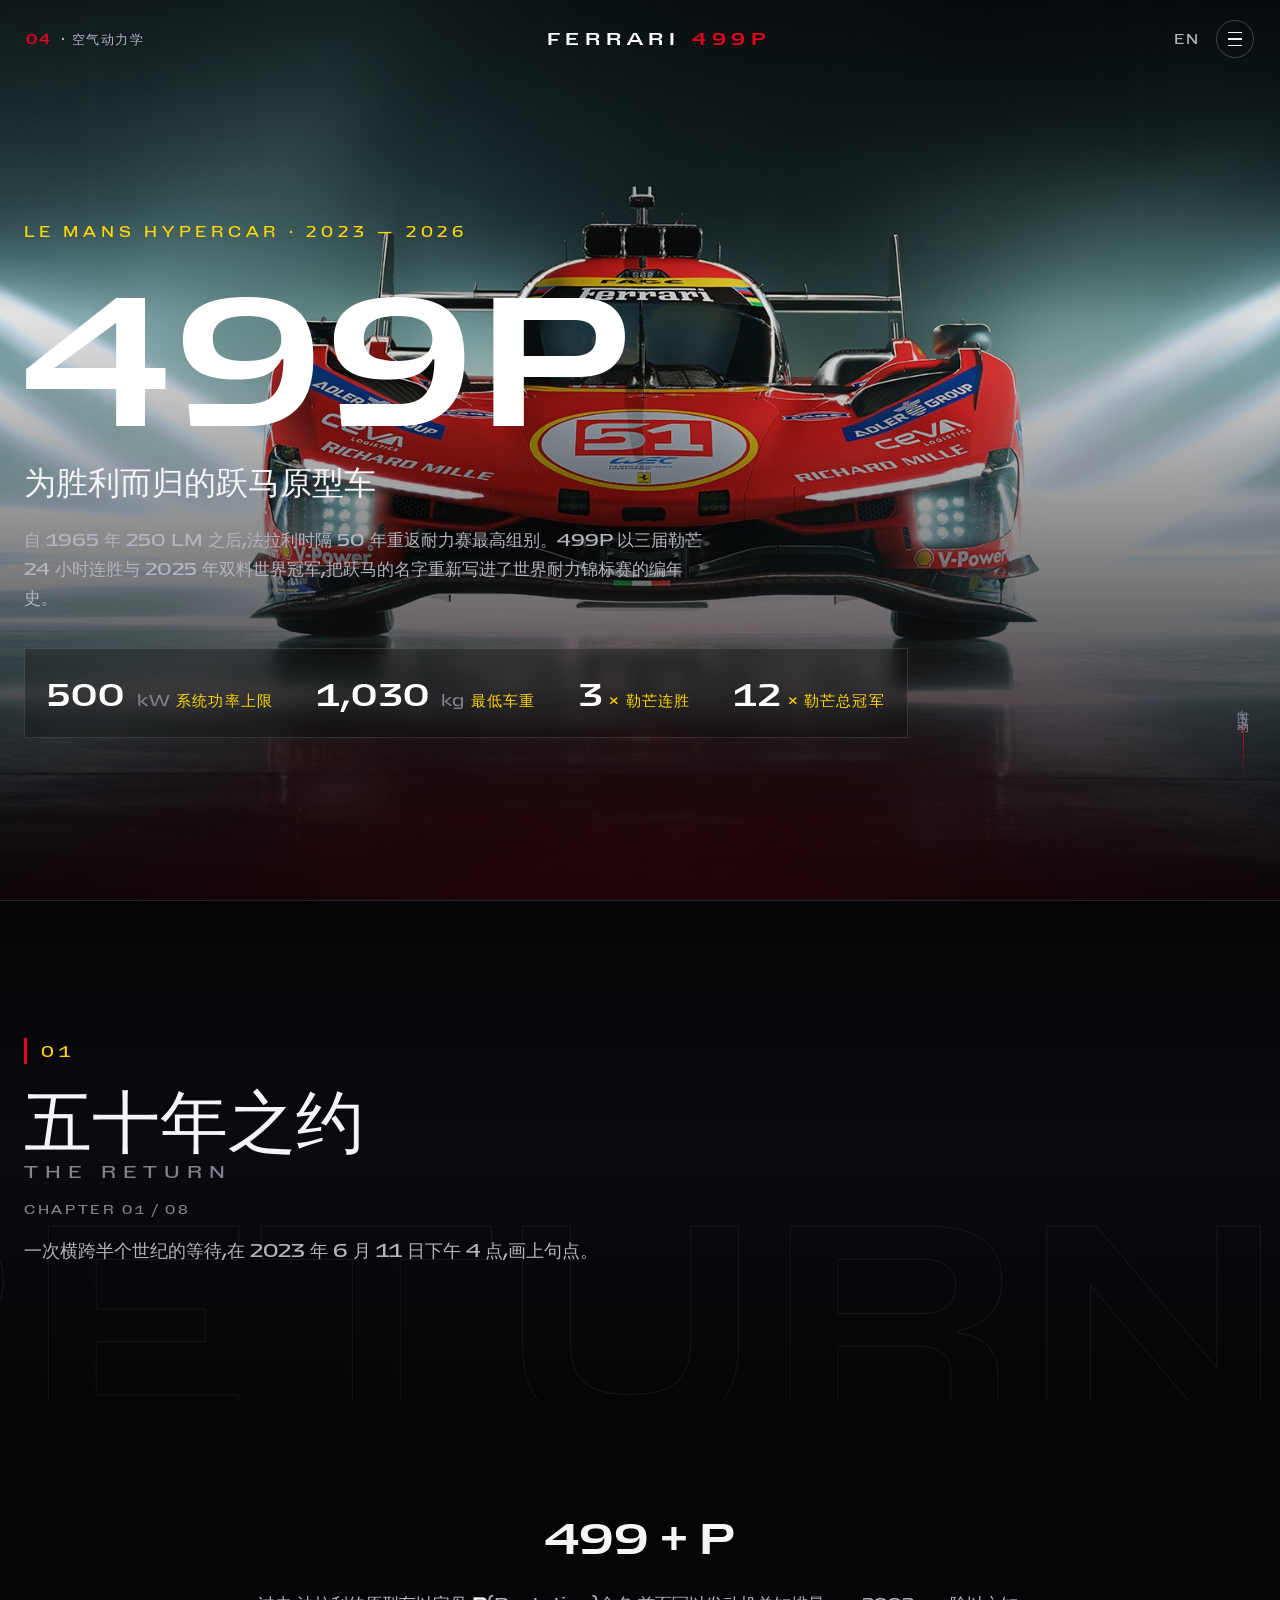
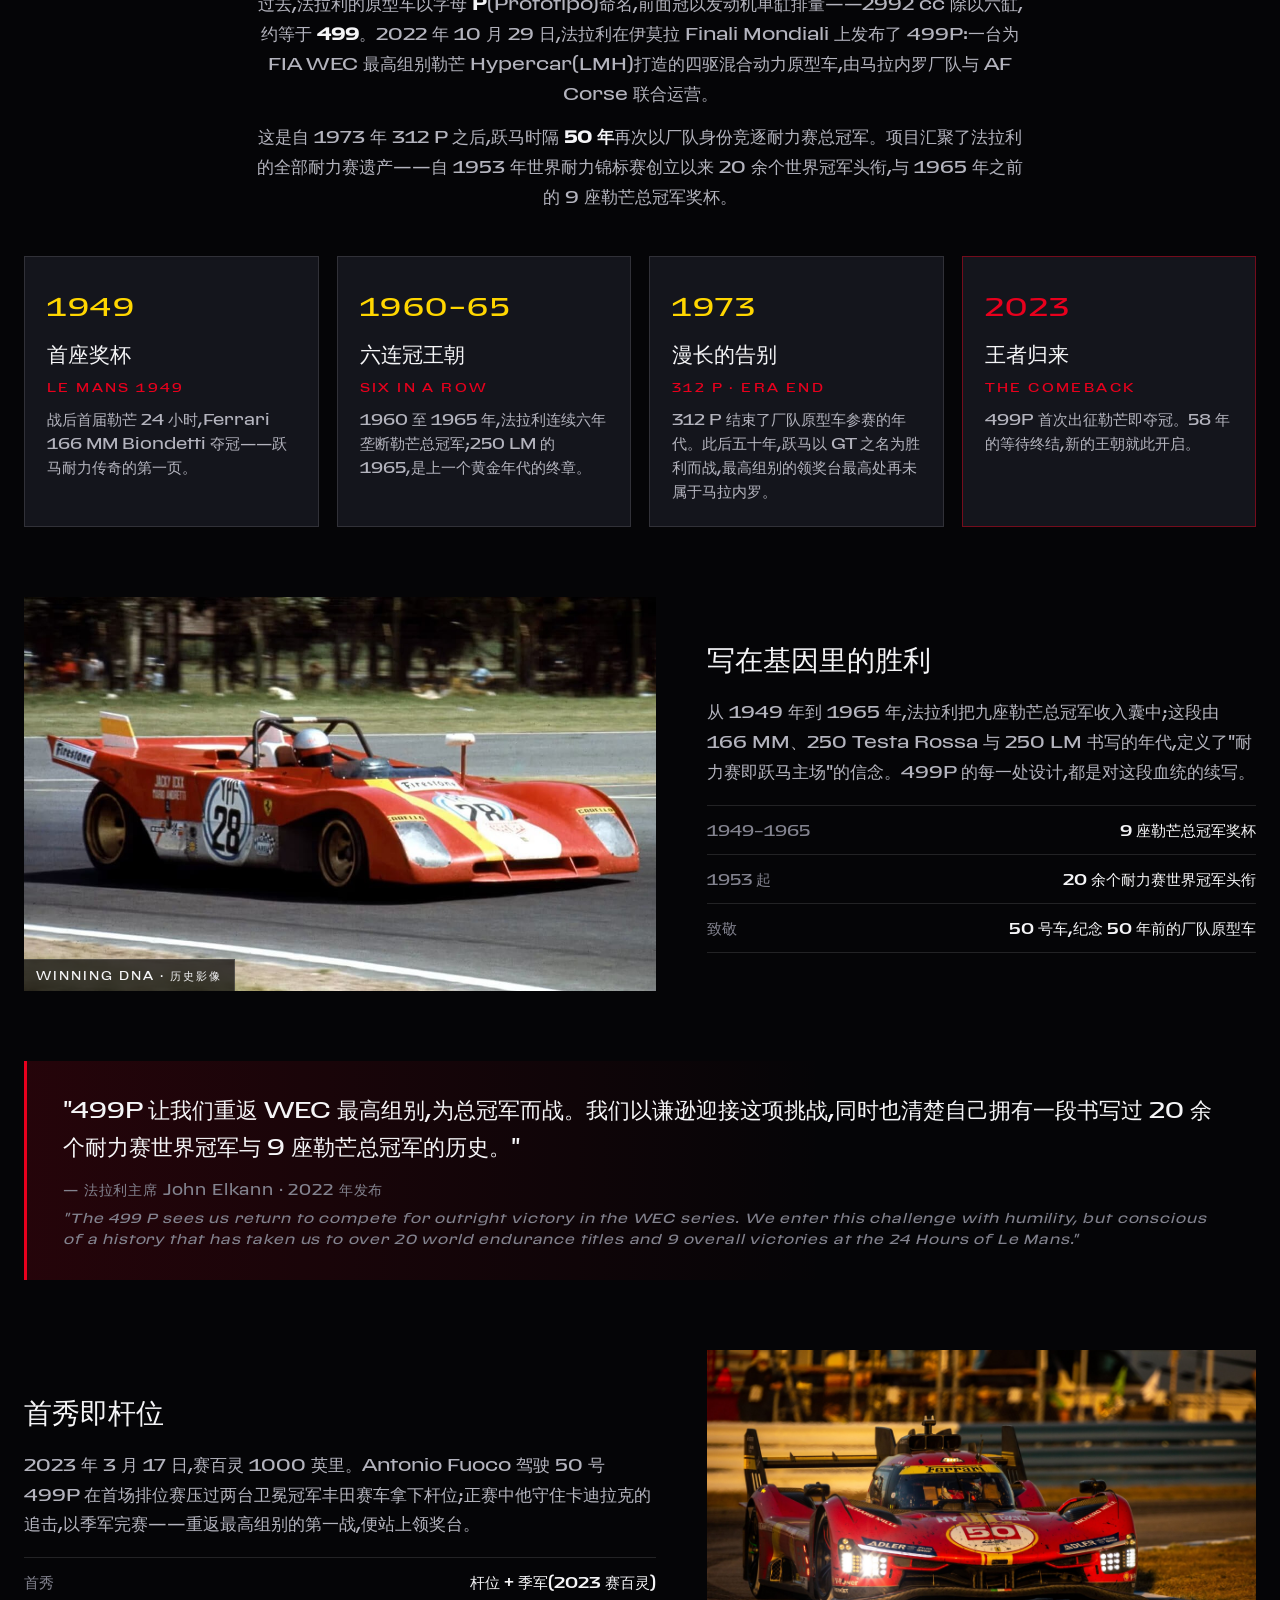
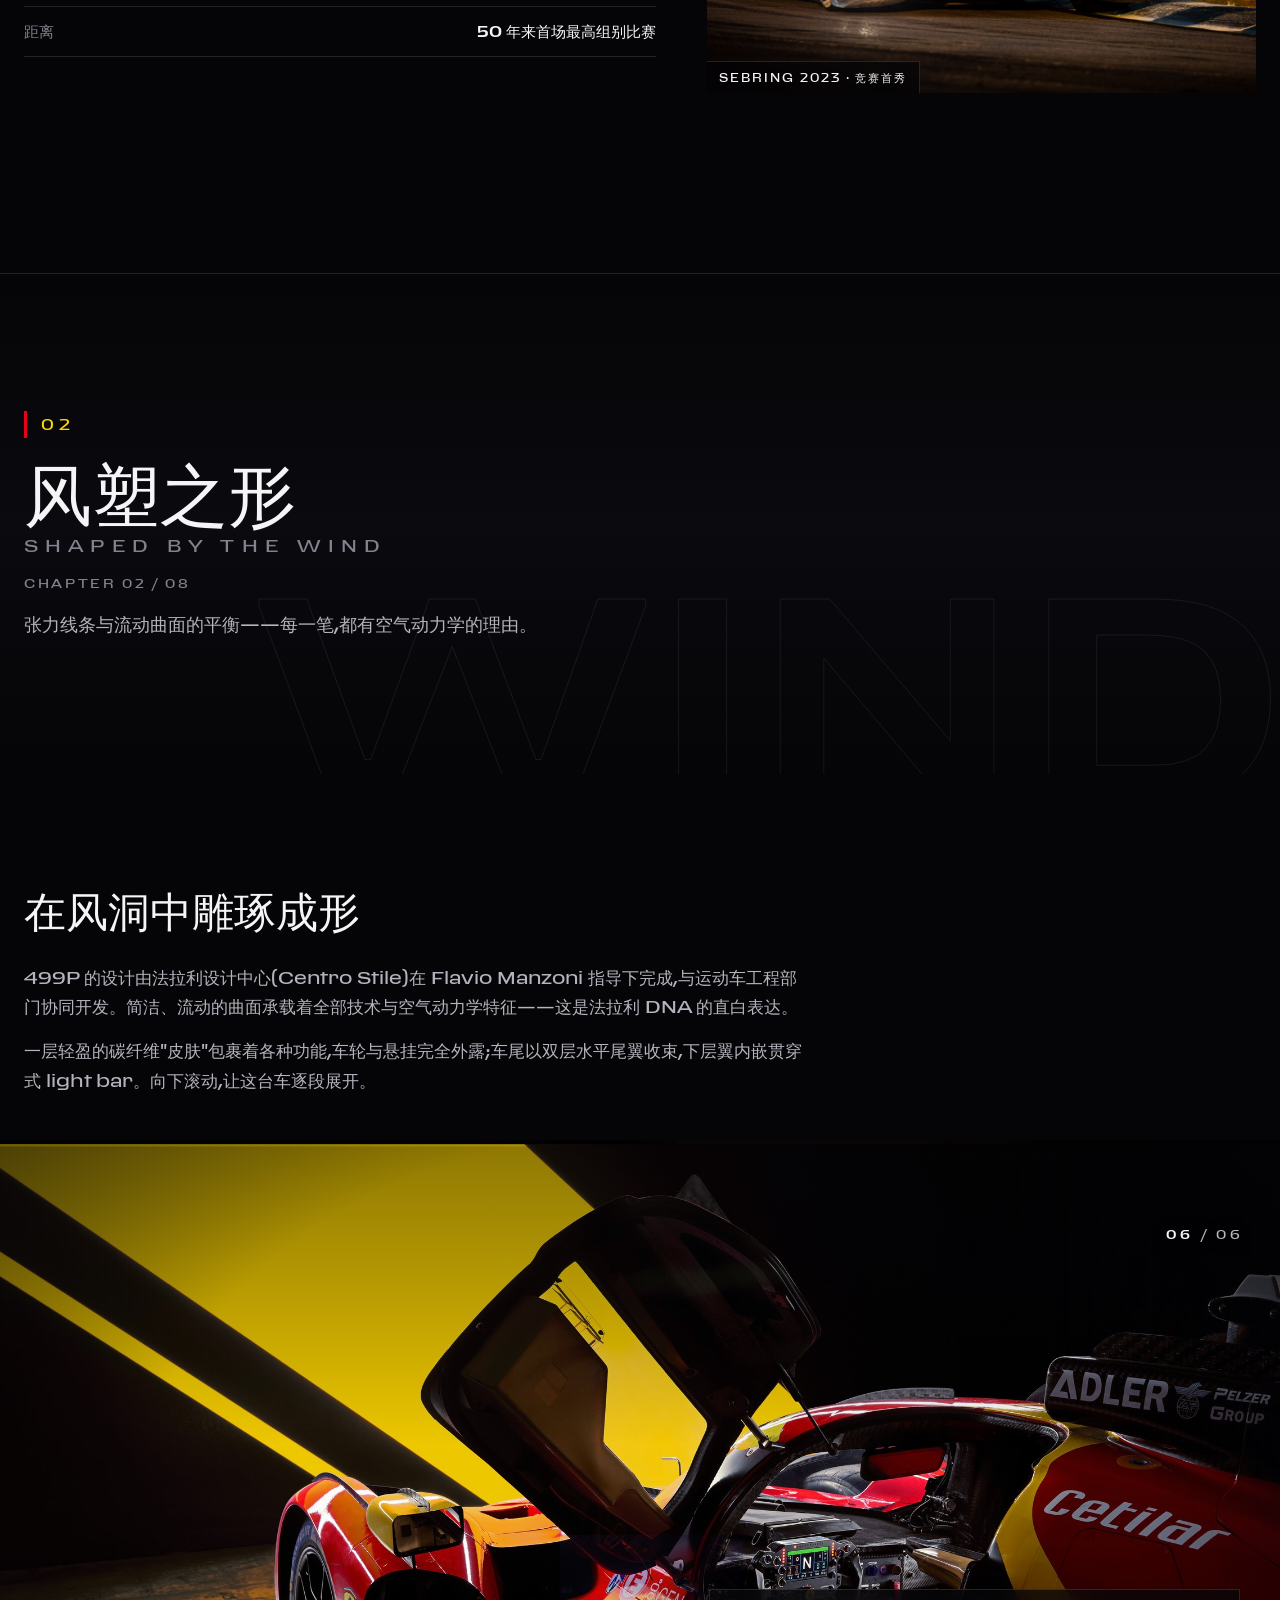
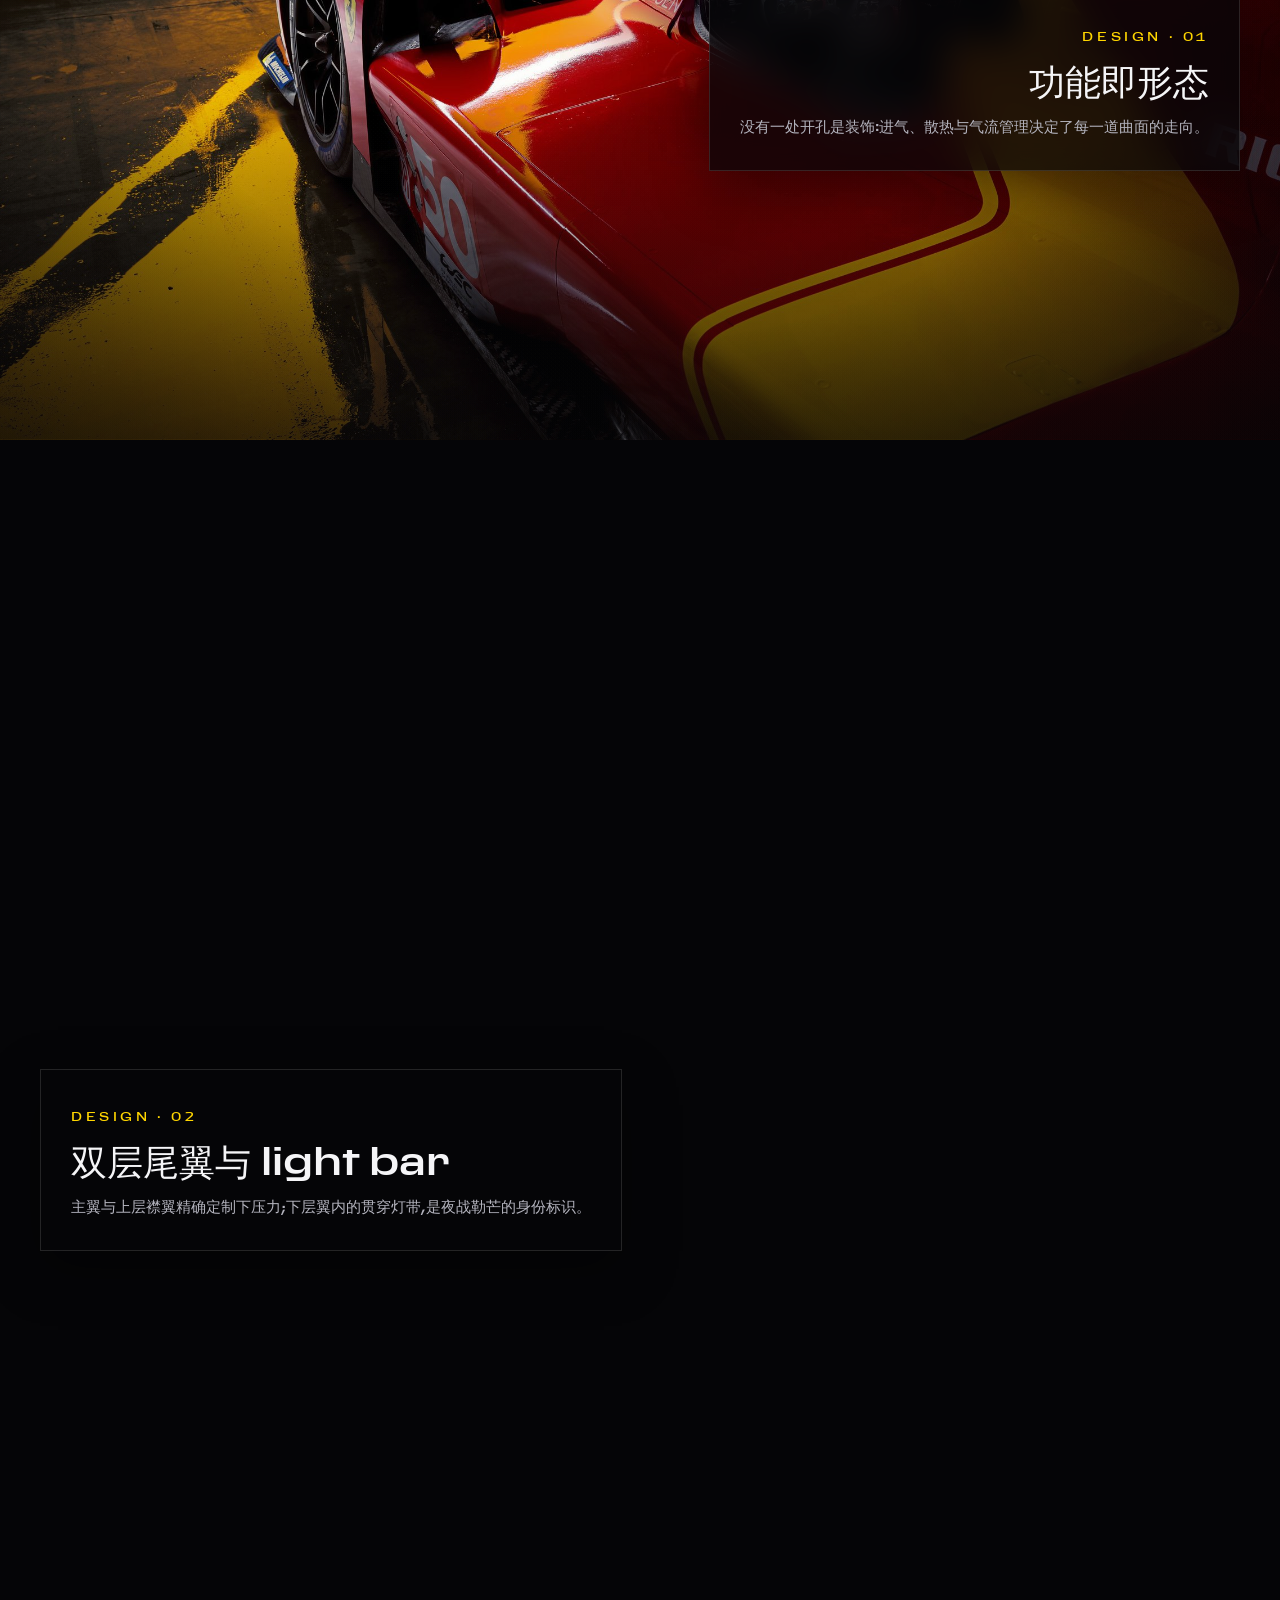
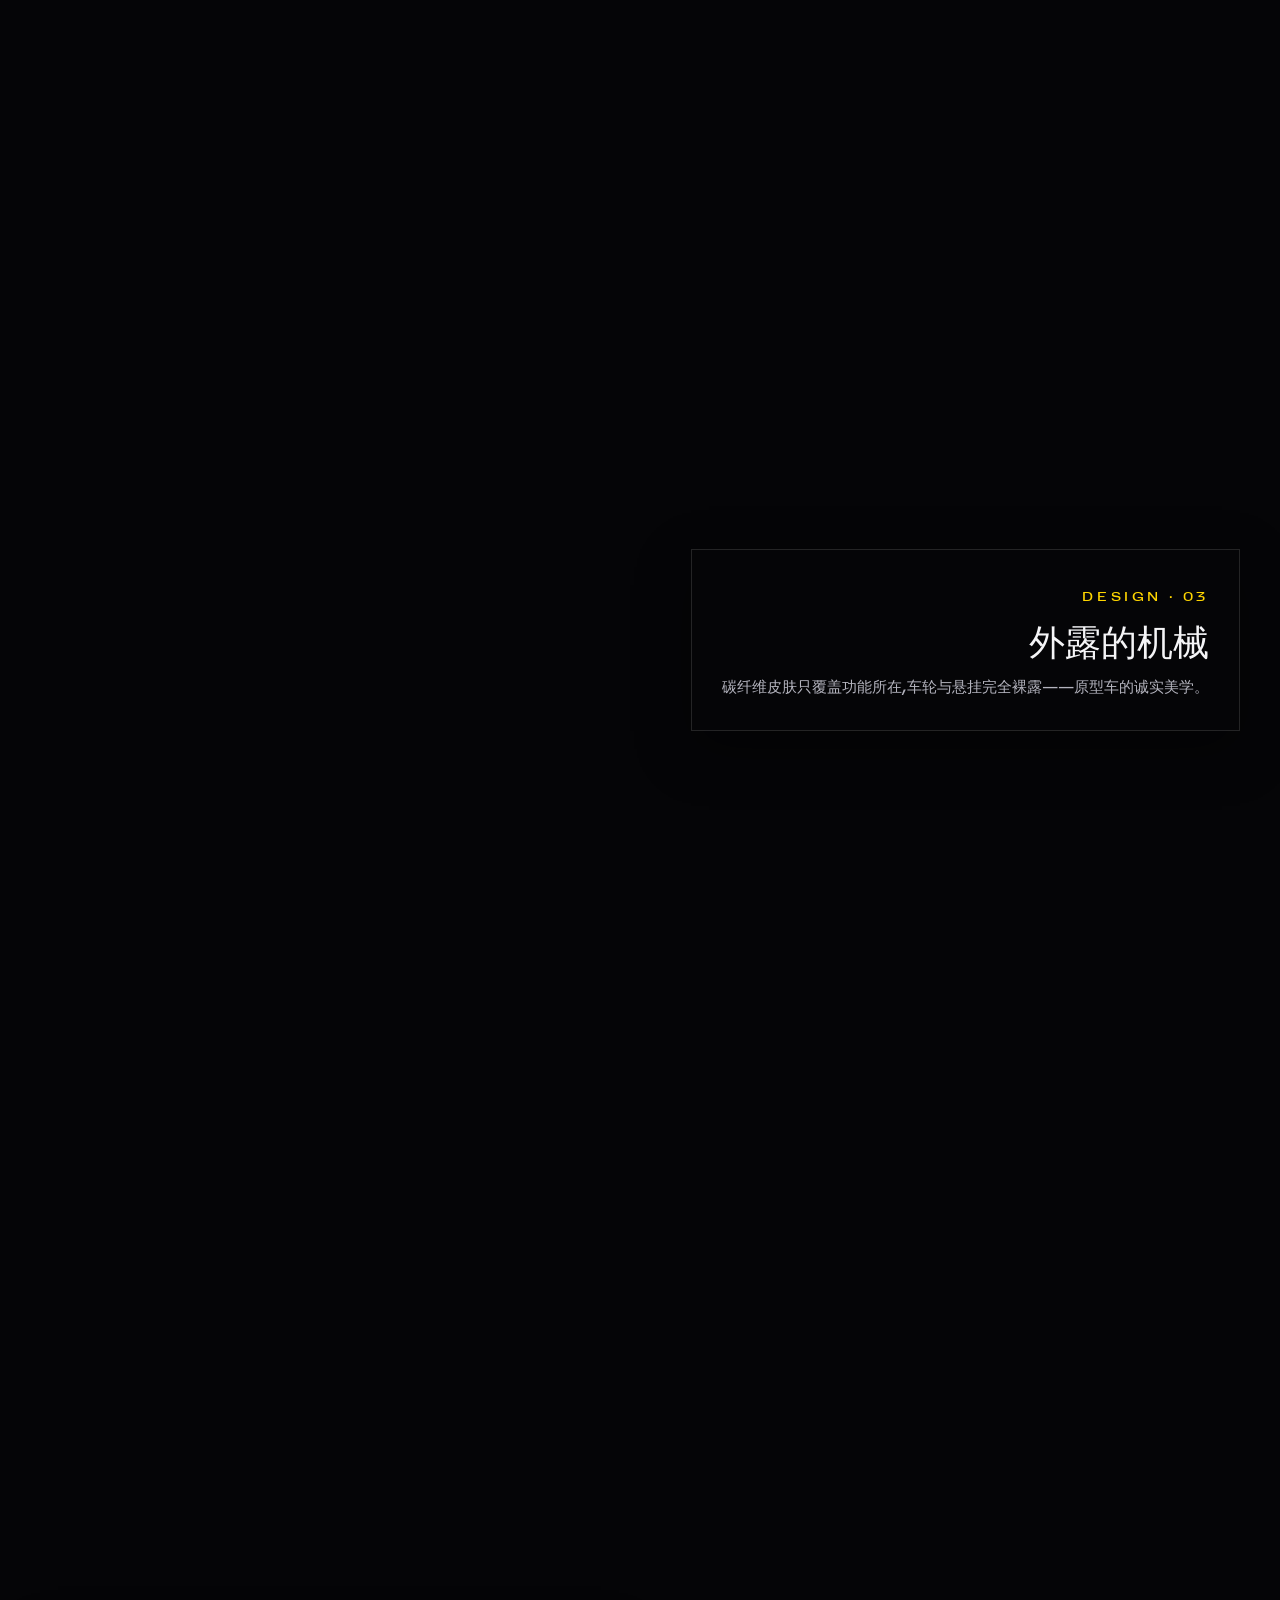
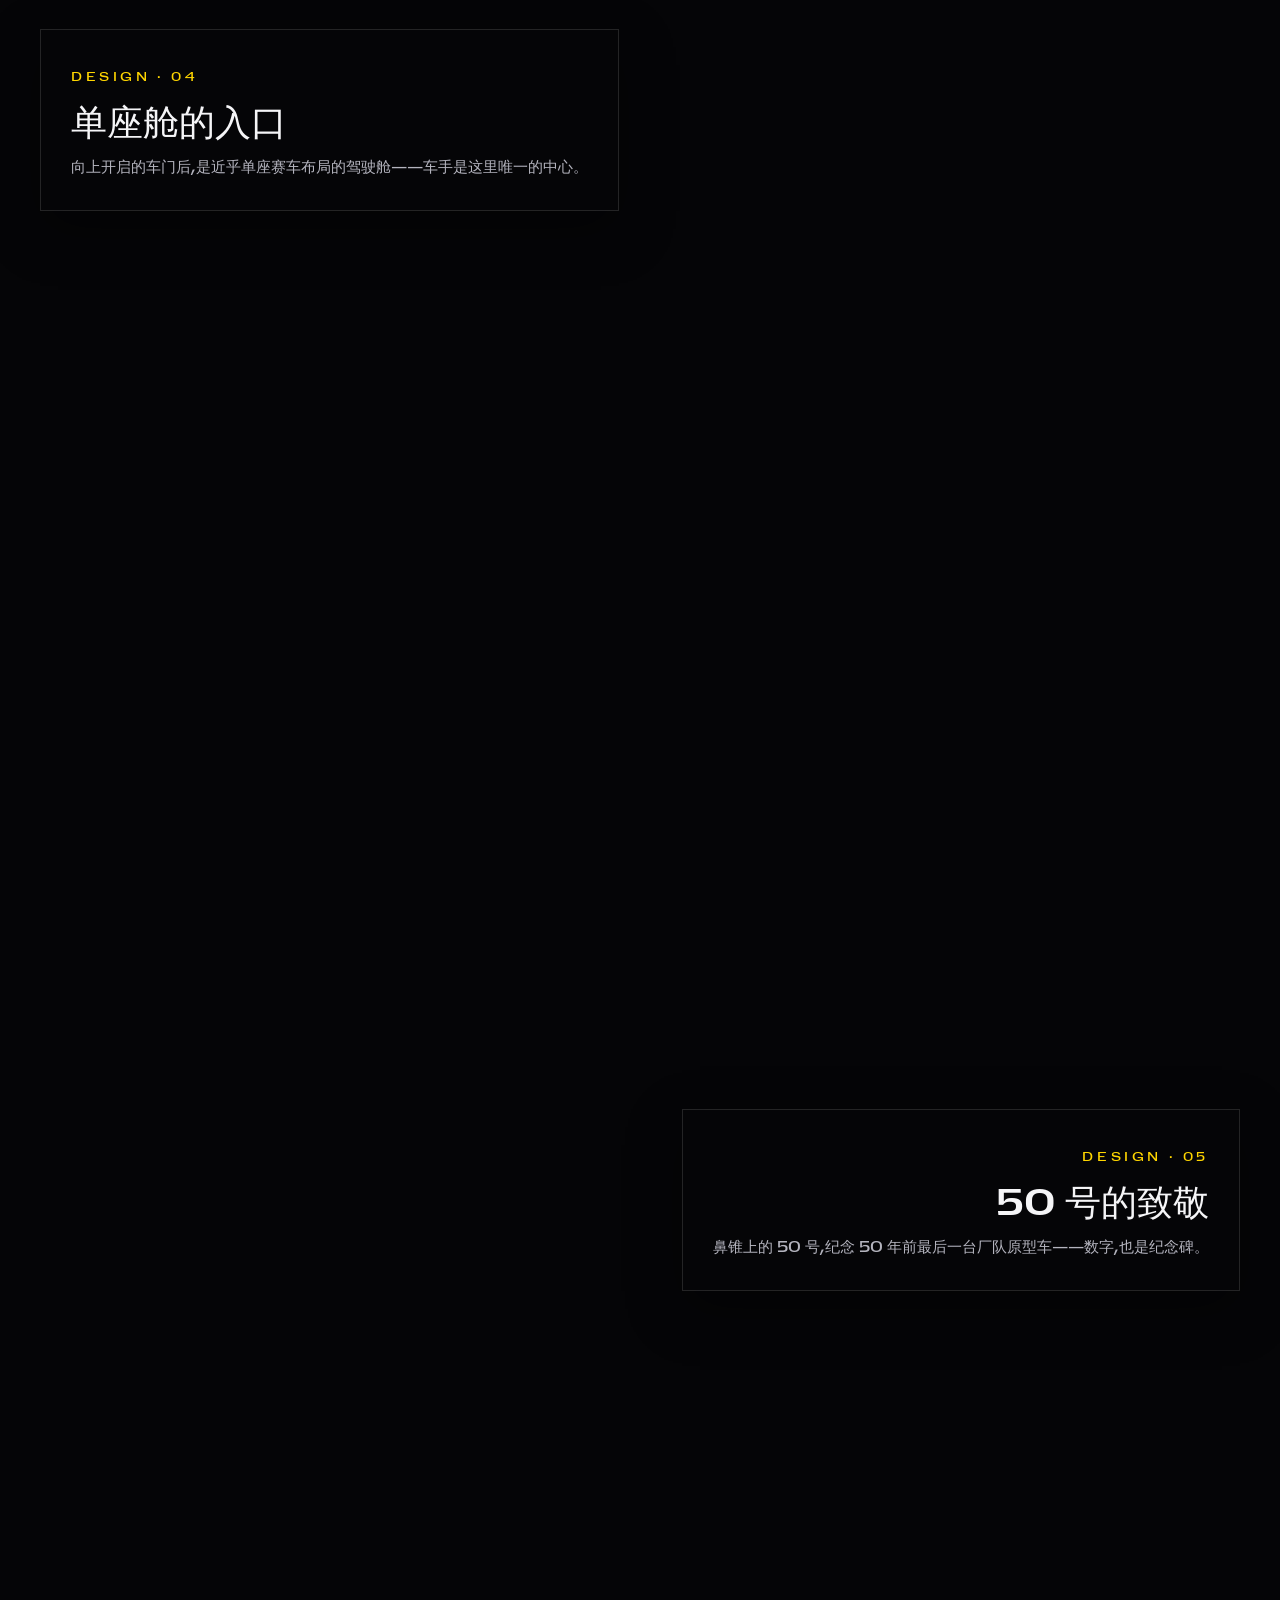
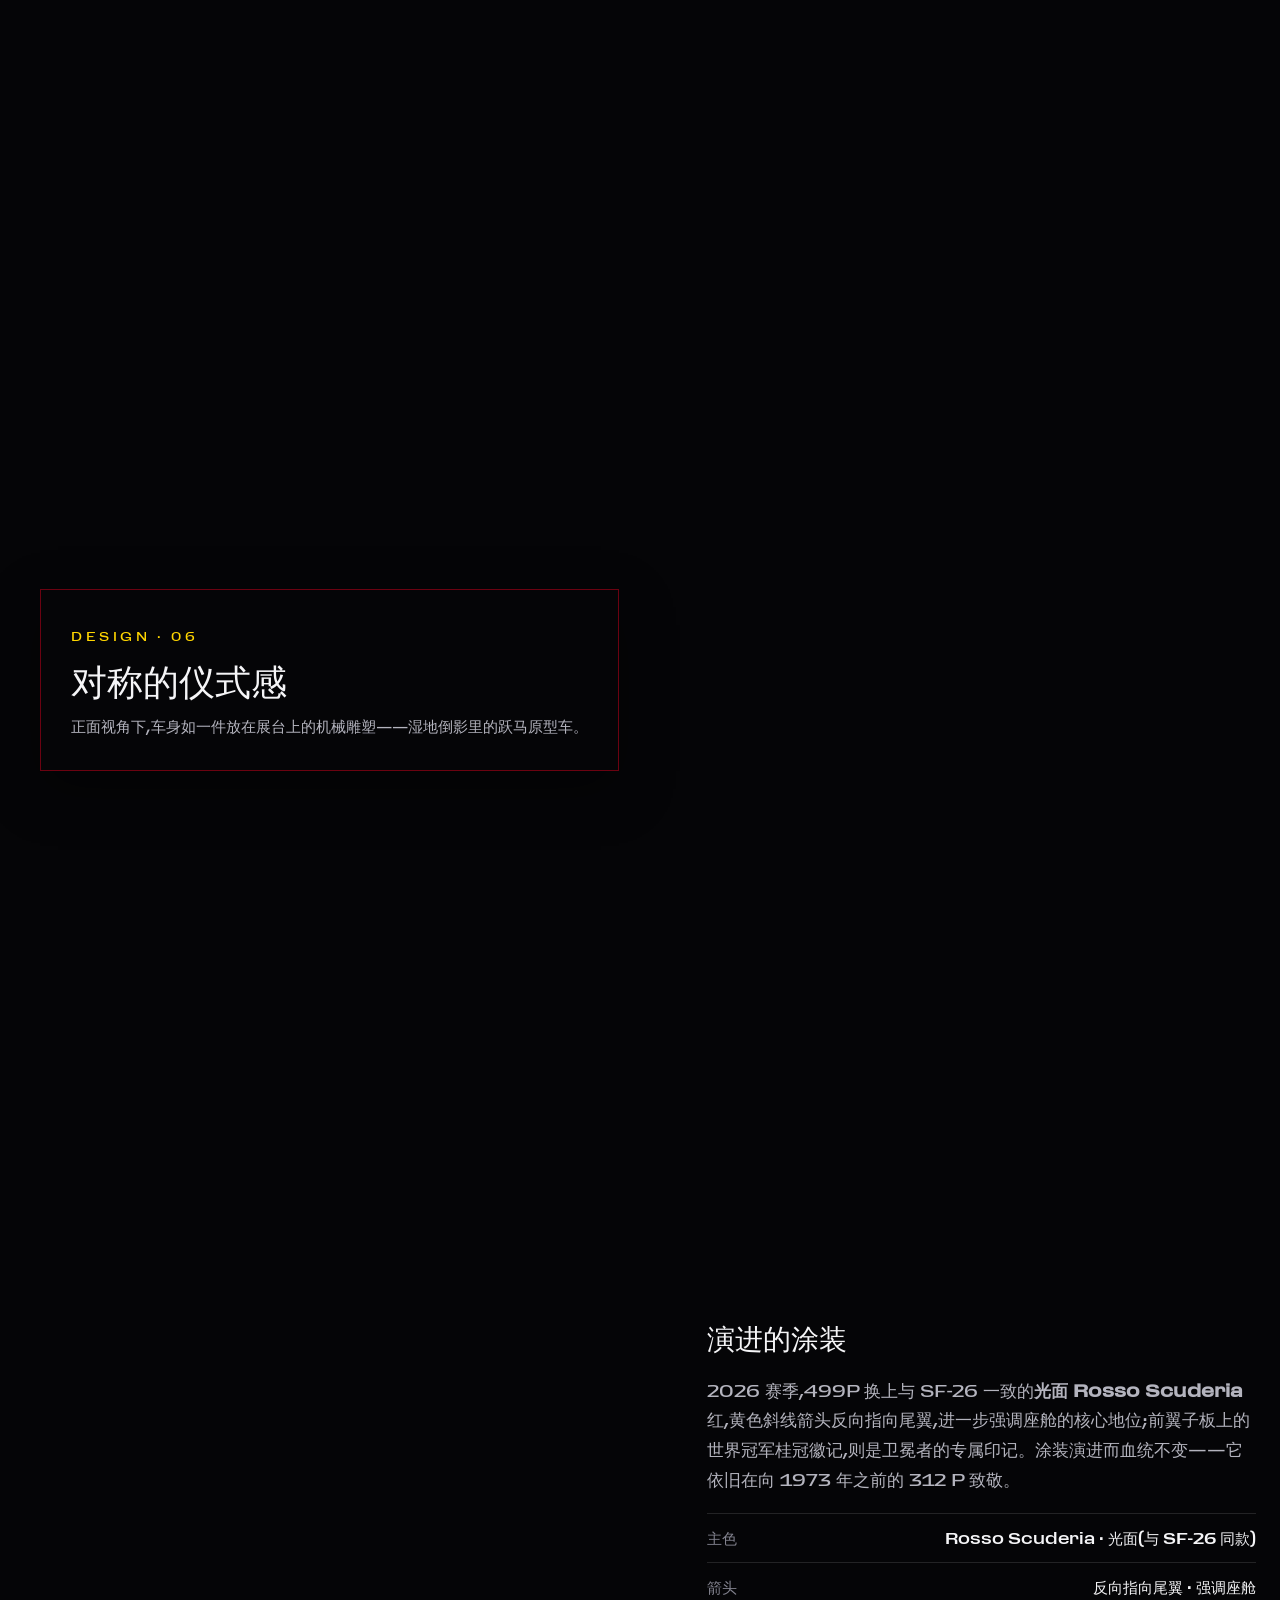
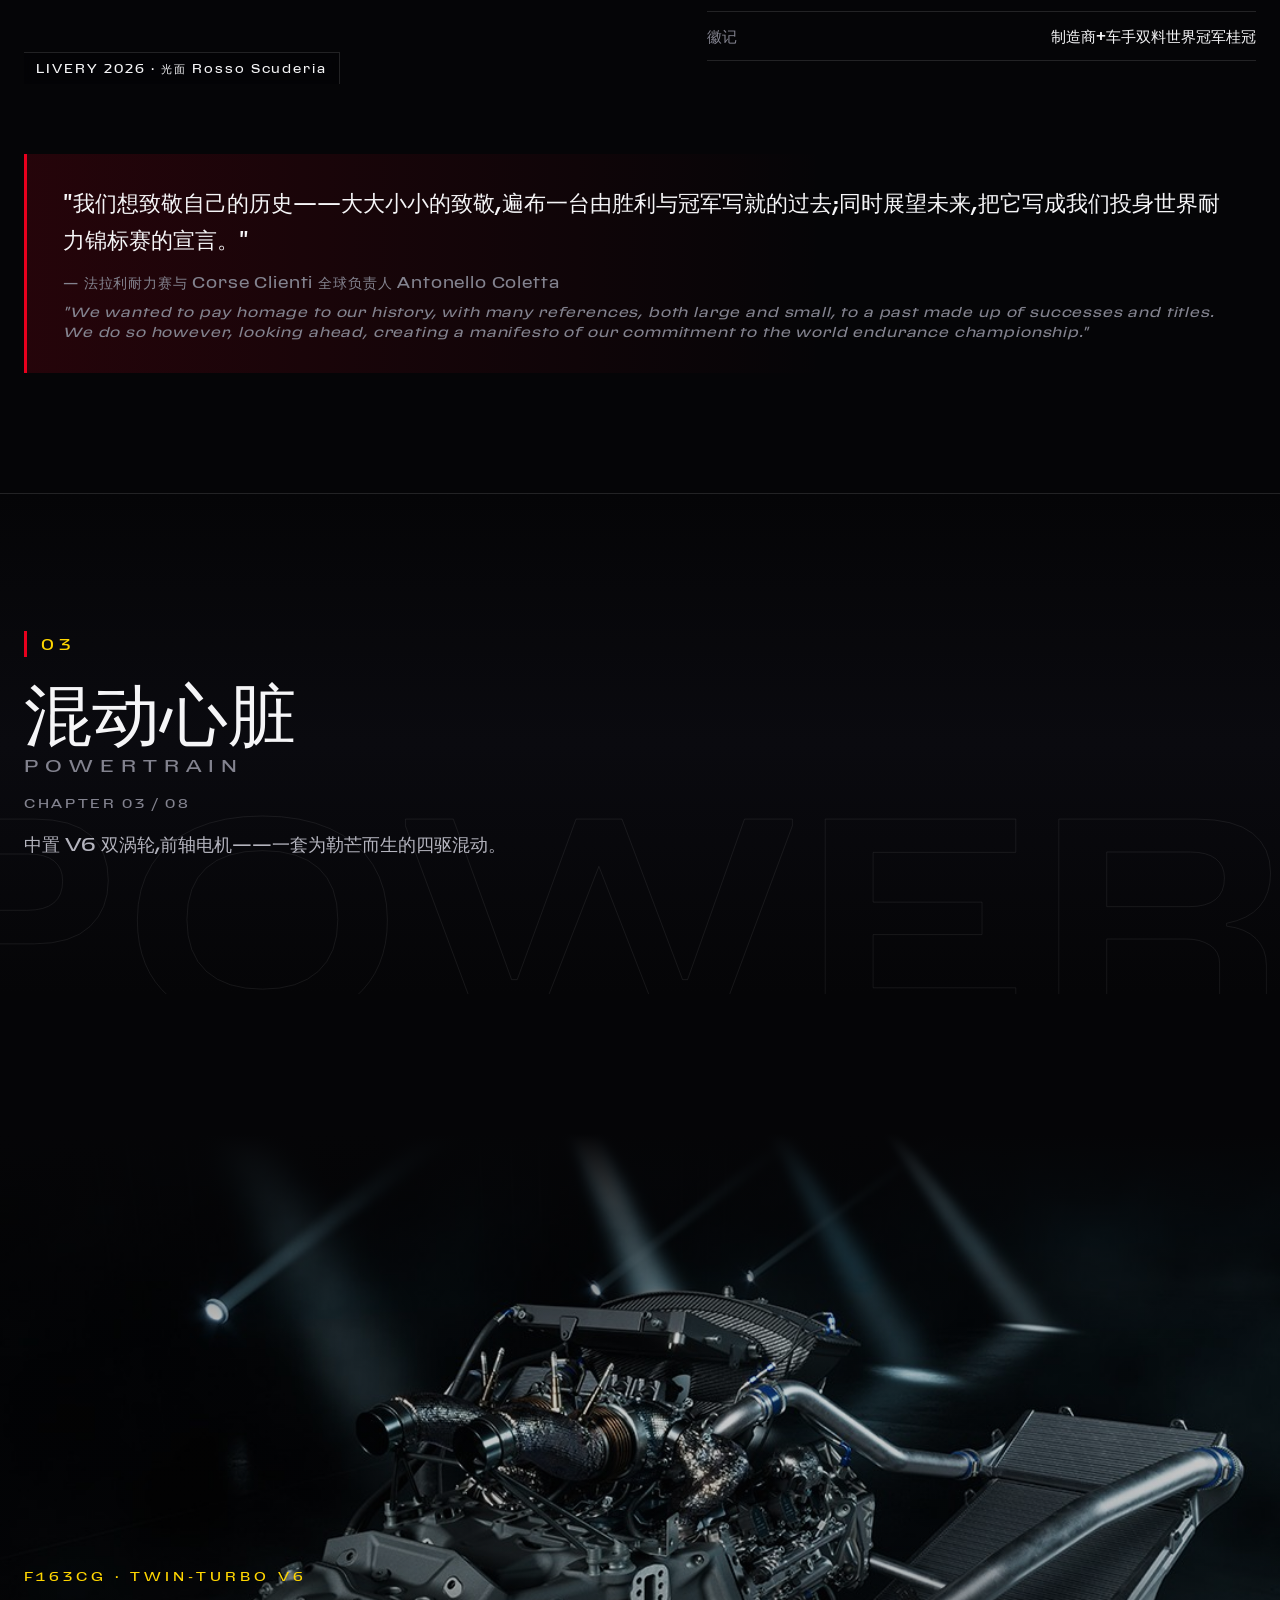
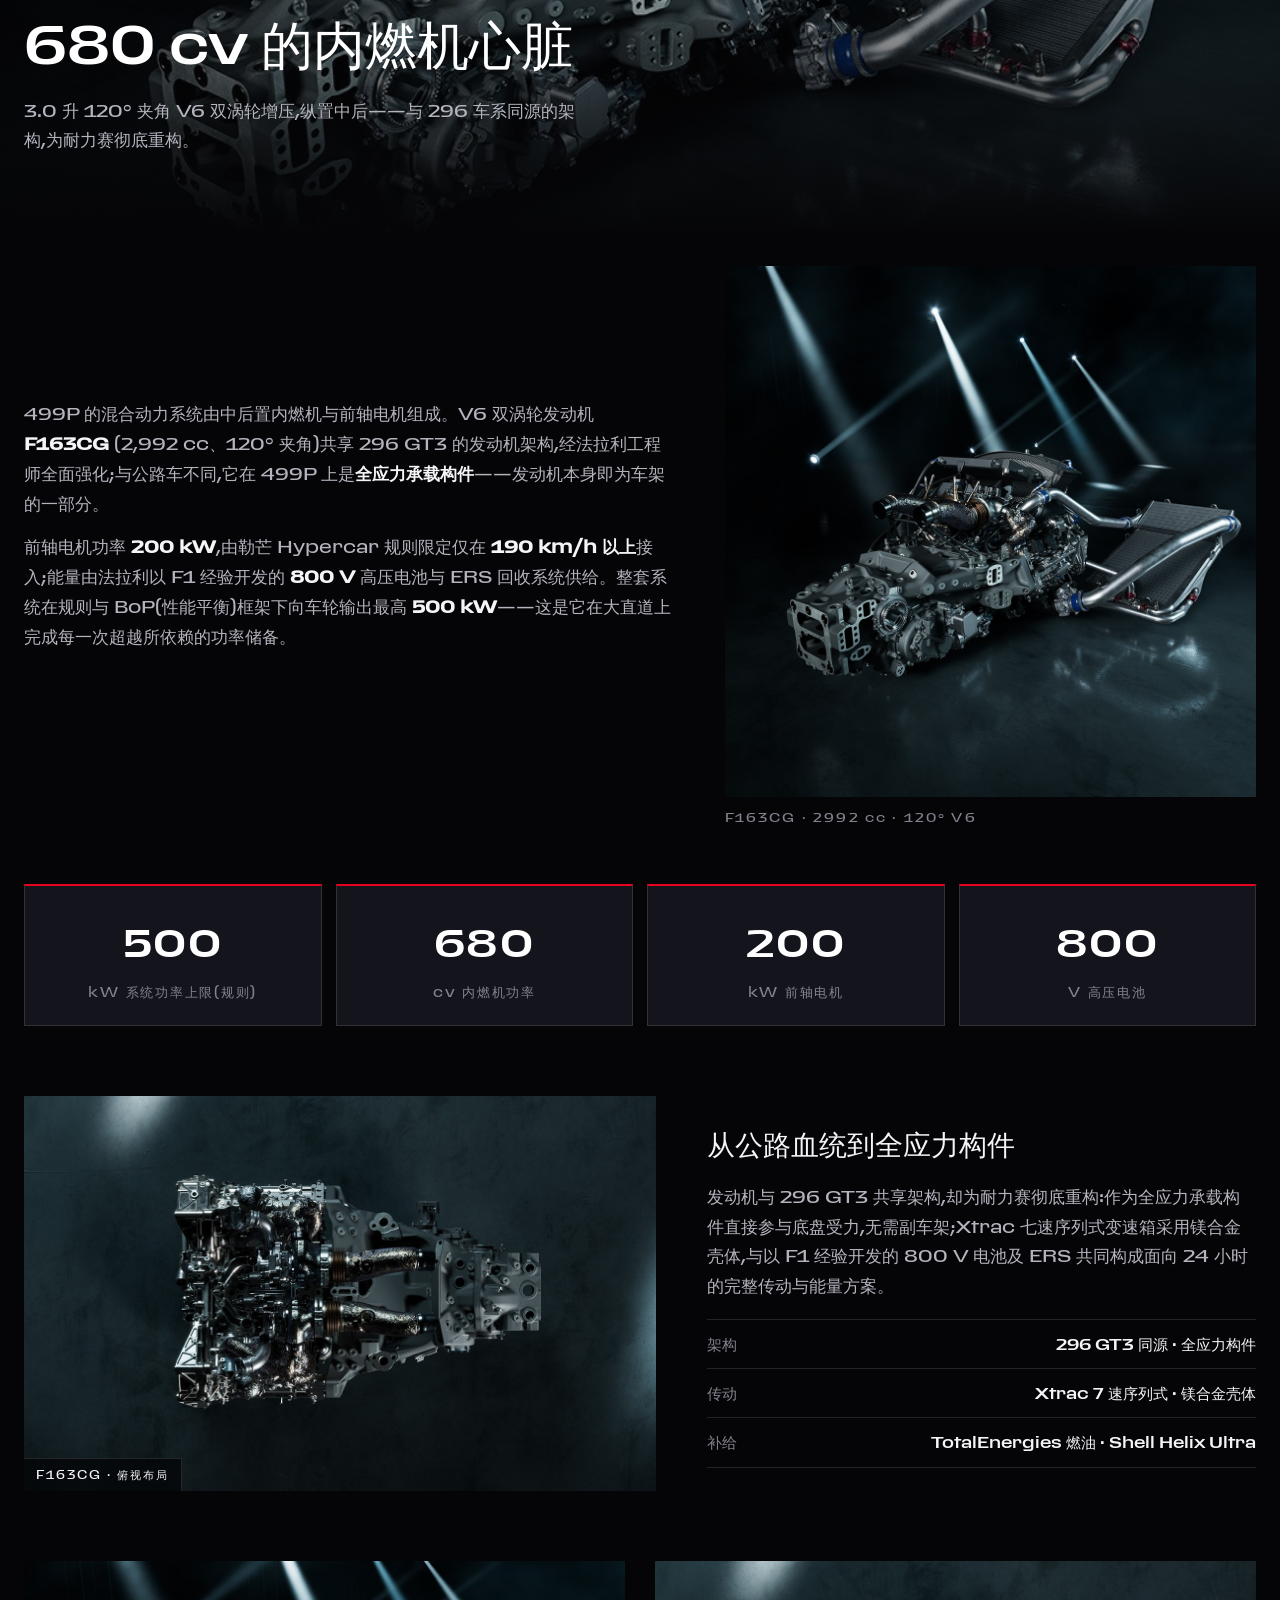
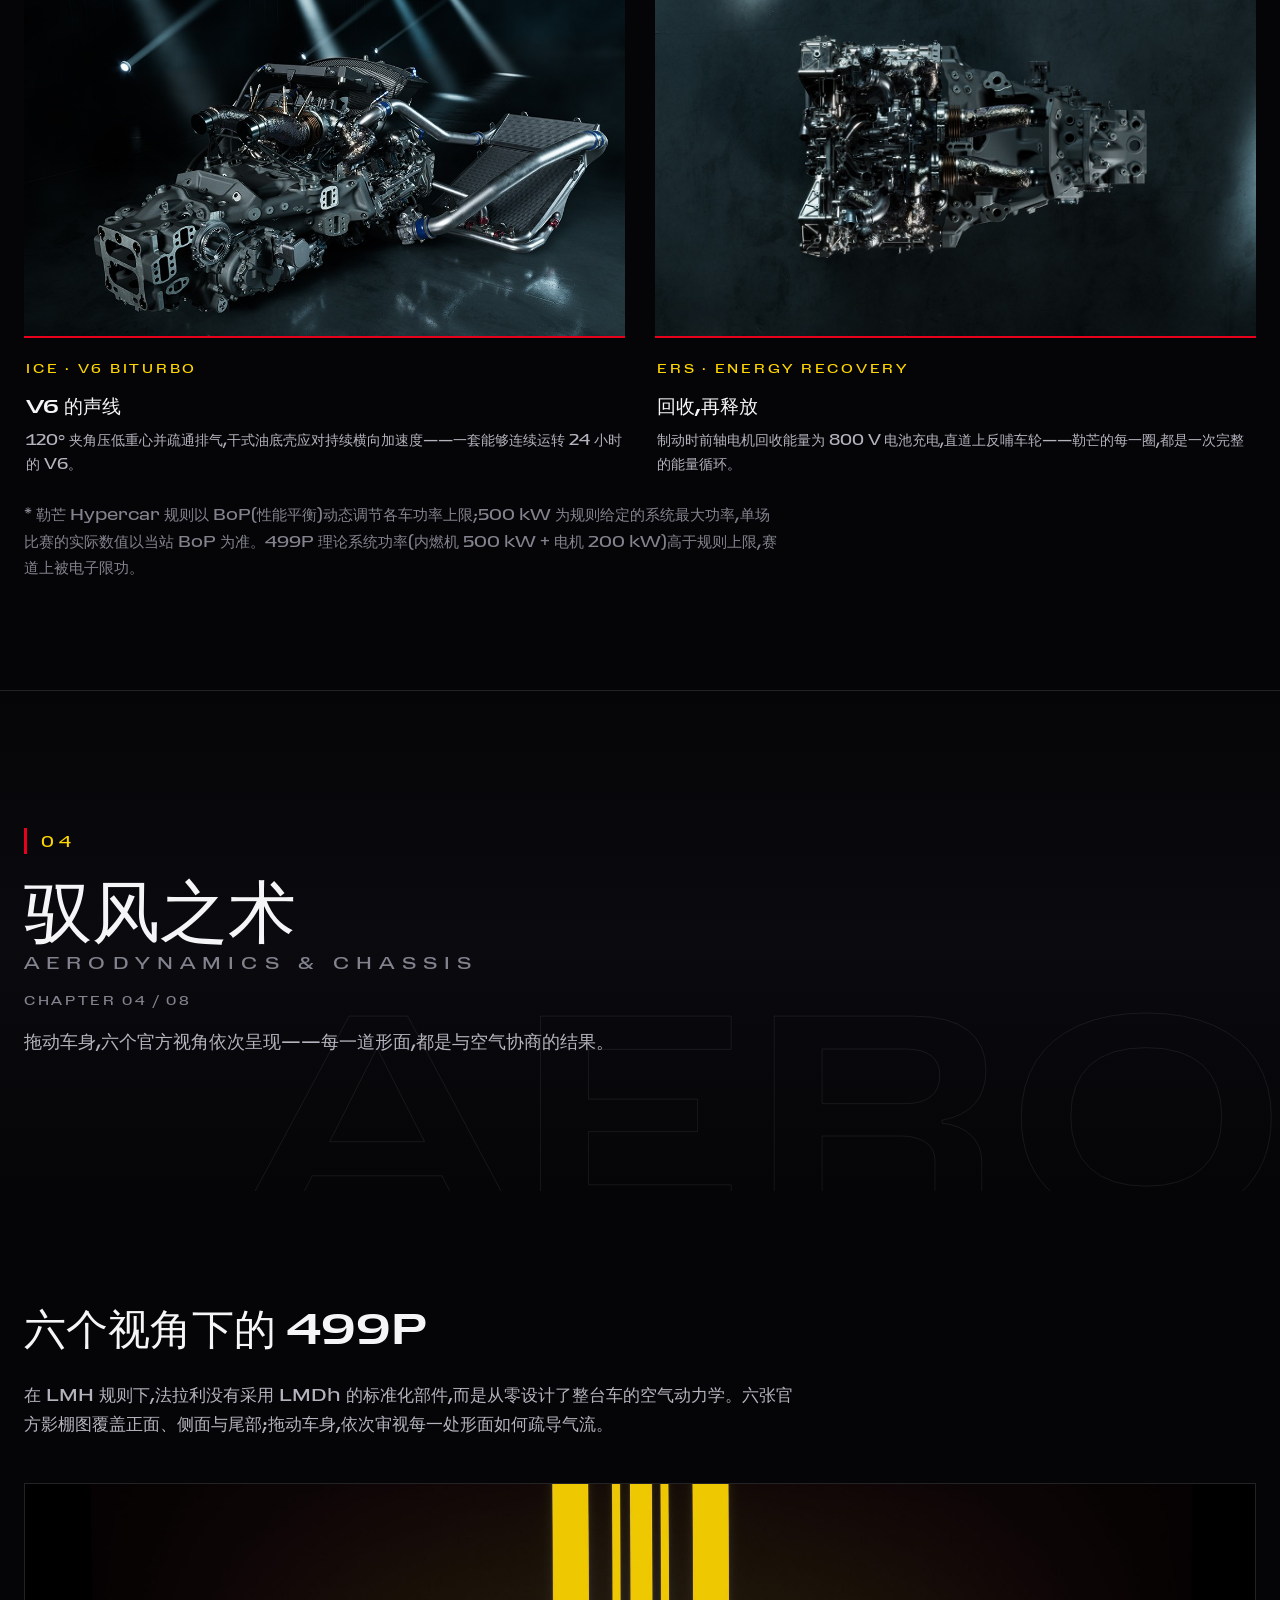
==== commit 1ddcef5d: "fix cover gallery black-area bug: body overflow-x hidden broke sticky root cause: body{overflow-x:hi" ====
--- a/index.html
+++ b/index.html
@@ -11,8 +11,8 @@
 <meta property="og:image" content="img/hero-poster-2026-front.jpg">
 <meta property="og:url" content="https://www.ferrari.com/en-EN/hypercar/ferrari-499p">
 <meta name="twitter:card" content="summary_large_image">
-<script src="js/lang-detect.js?v=9"></script>
-<link rel="stylesheet" href="css/style.css?v=9">
+<script src="js/lang-detect.js?v=11"></script>
+<link rel="stylesheet" href="css/style.css?v=11">
 <link rel="manifest" href="manifest.json">
 <link rel="icon" type="image/png" href="img/favicon-32.png">
 </head>
@@ -929,6 +929,6 @@
   </div>
 </footer>
 
-<script src="js/main.js?v=9"></script>
+<script src="js/main.js?v=11"></script>
 </body>
 </html>
--- a/css/style.css
+++ b/css/style.css
@@ -63,7 +63,9 @@
   font-size: 17px;
   line-height: 1.75;
   -webkit-font-smoothing: antialiased;
-  overflow-x: hidden;
+  /* 注意:不能用 overflow-x:hidden——它会把 body 变成滚动容器,
+     使 position:sticky(遮盖画廊舞台)失效;clip 不产生滚动容器 */
+  overflow-x: clip;
 }
 
 ::selection { background: var(--red); color: #fff; }
@@ -320,7 +322,7 @@
 .cg-text--left { align-items: flex-start; text-align: left; }
 .cg-text__card {
   max-width: 46ch; padding: clamp(18px, 2.6vw, 30px);
-  background: rgba(6, 6, 9, 0.58);
+  background: rgba(6, 6, 9, 0.74);
   backdrop-filter: blur(18px); -webkit-backdrop-filter: blur(18px);
   border: 1px solid var(--line);
   box-shadow: 0 18px 50px rgba(0, 0, 0, 0.4);
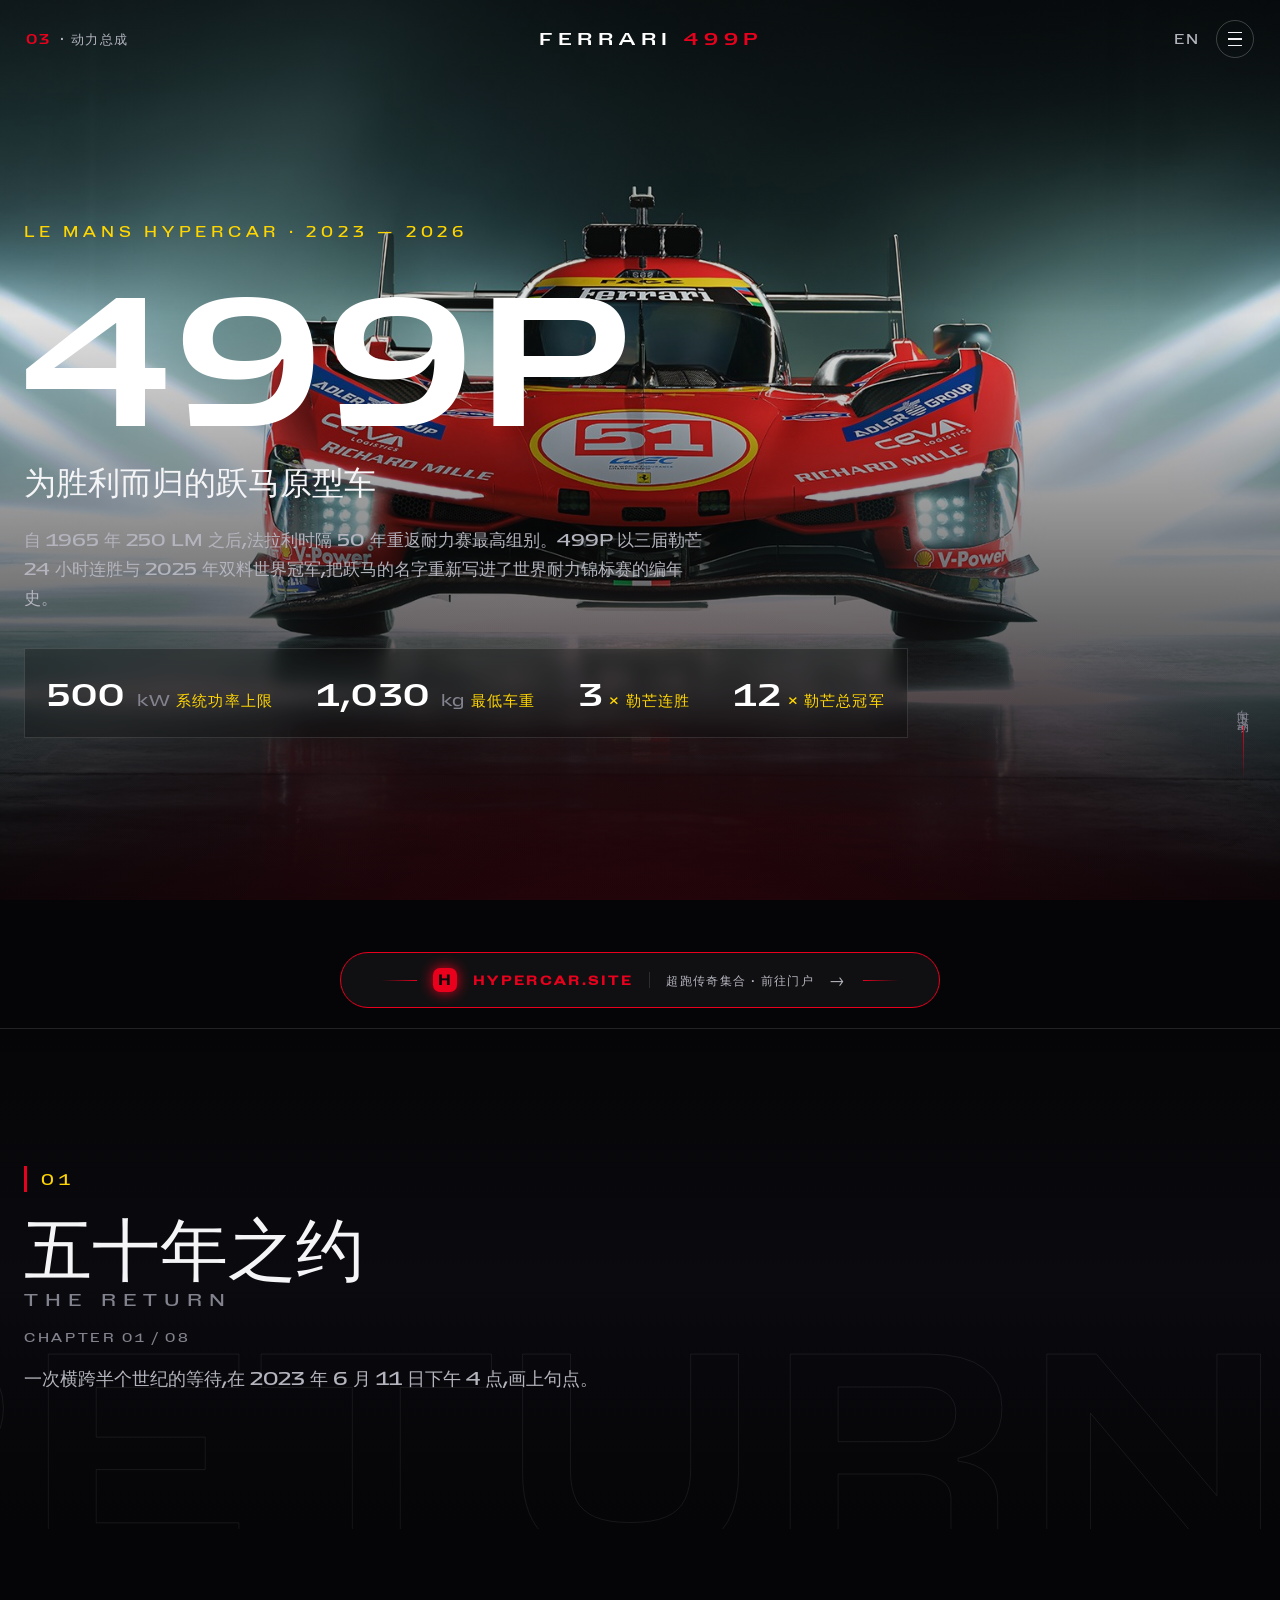
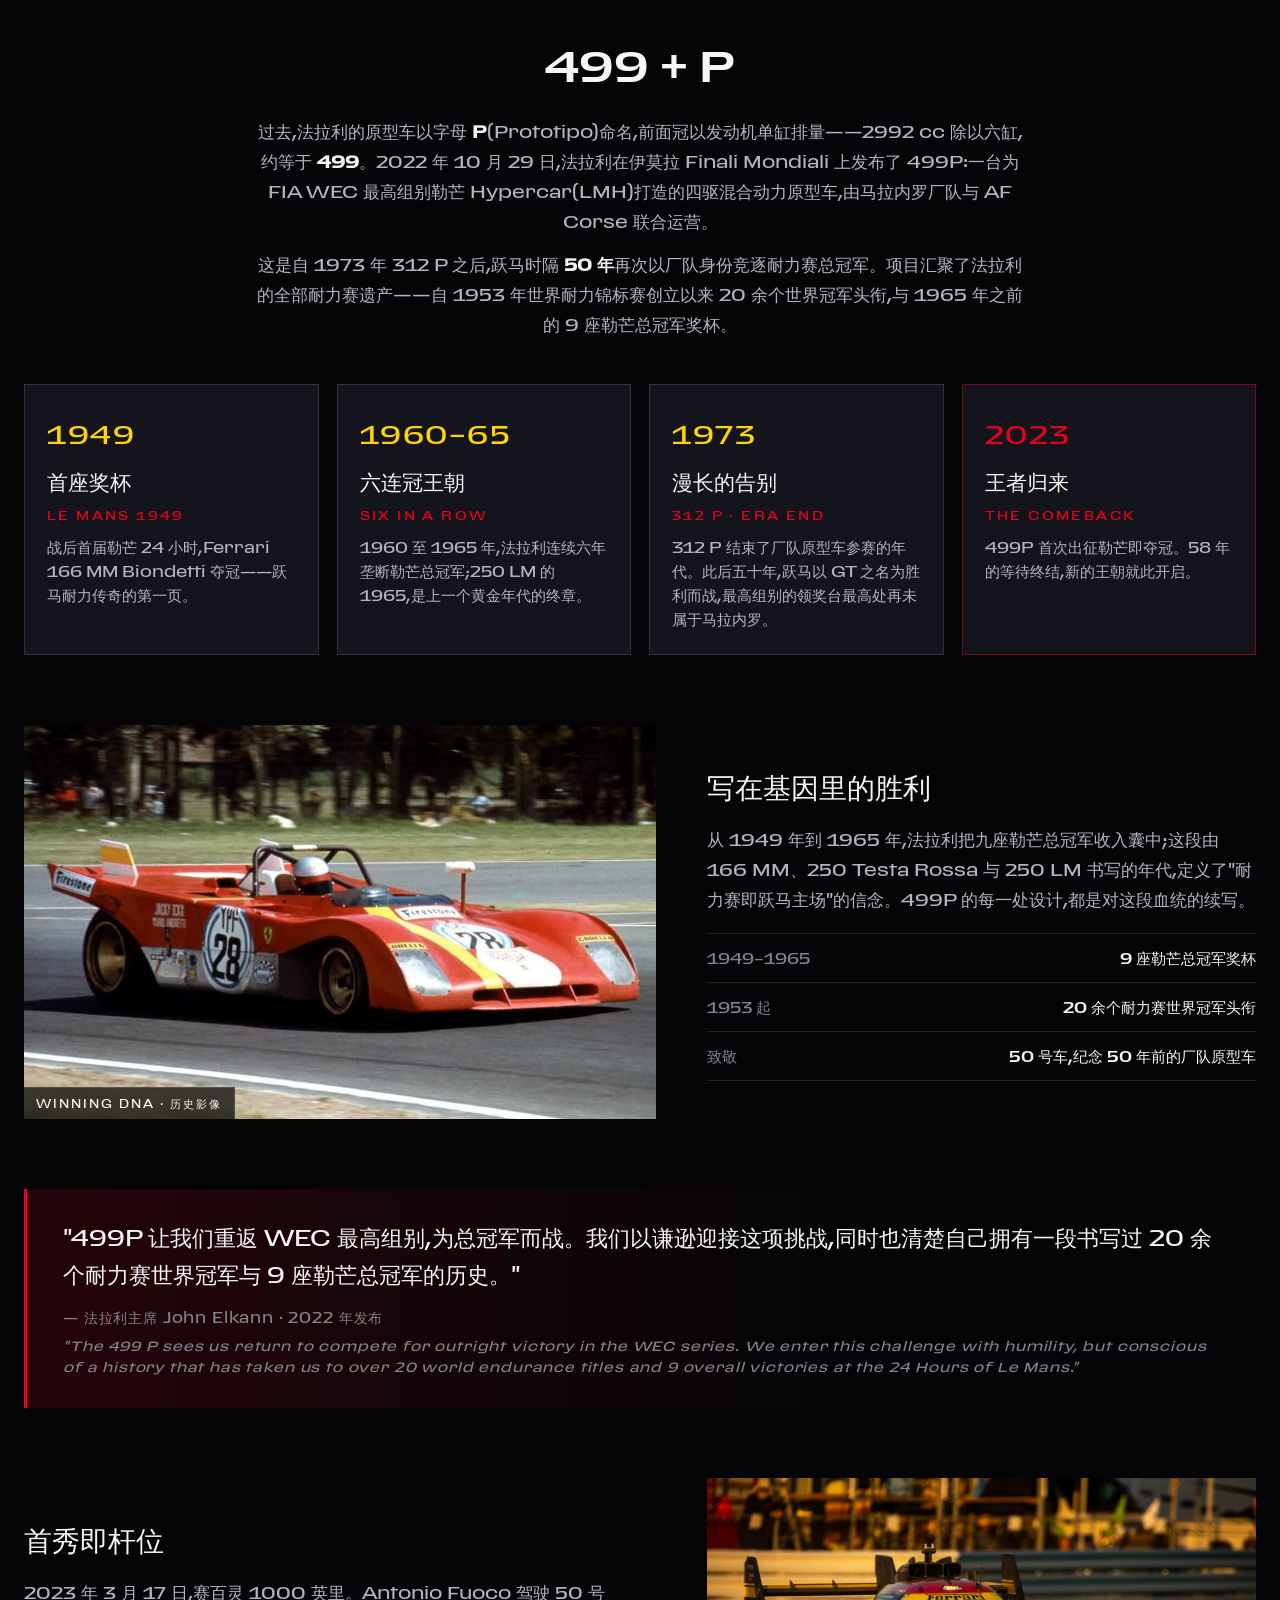
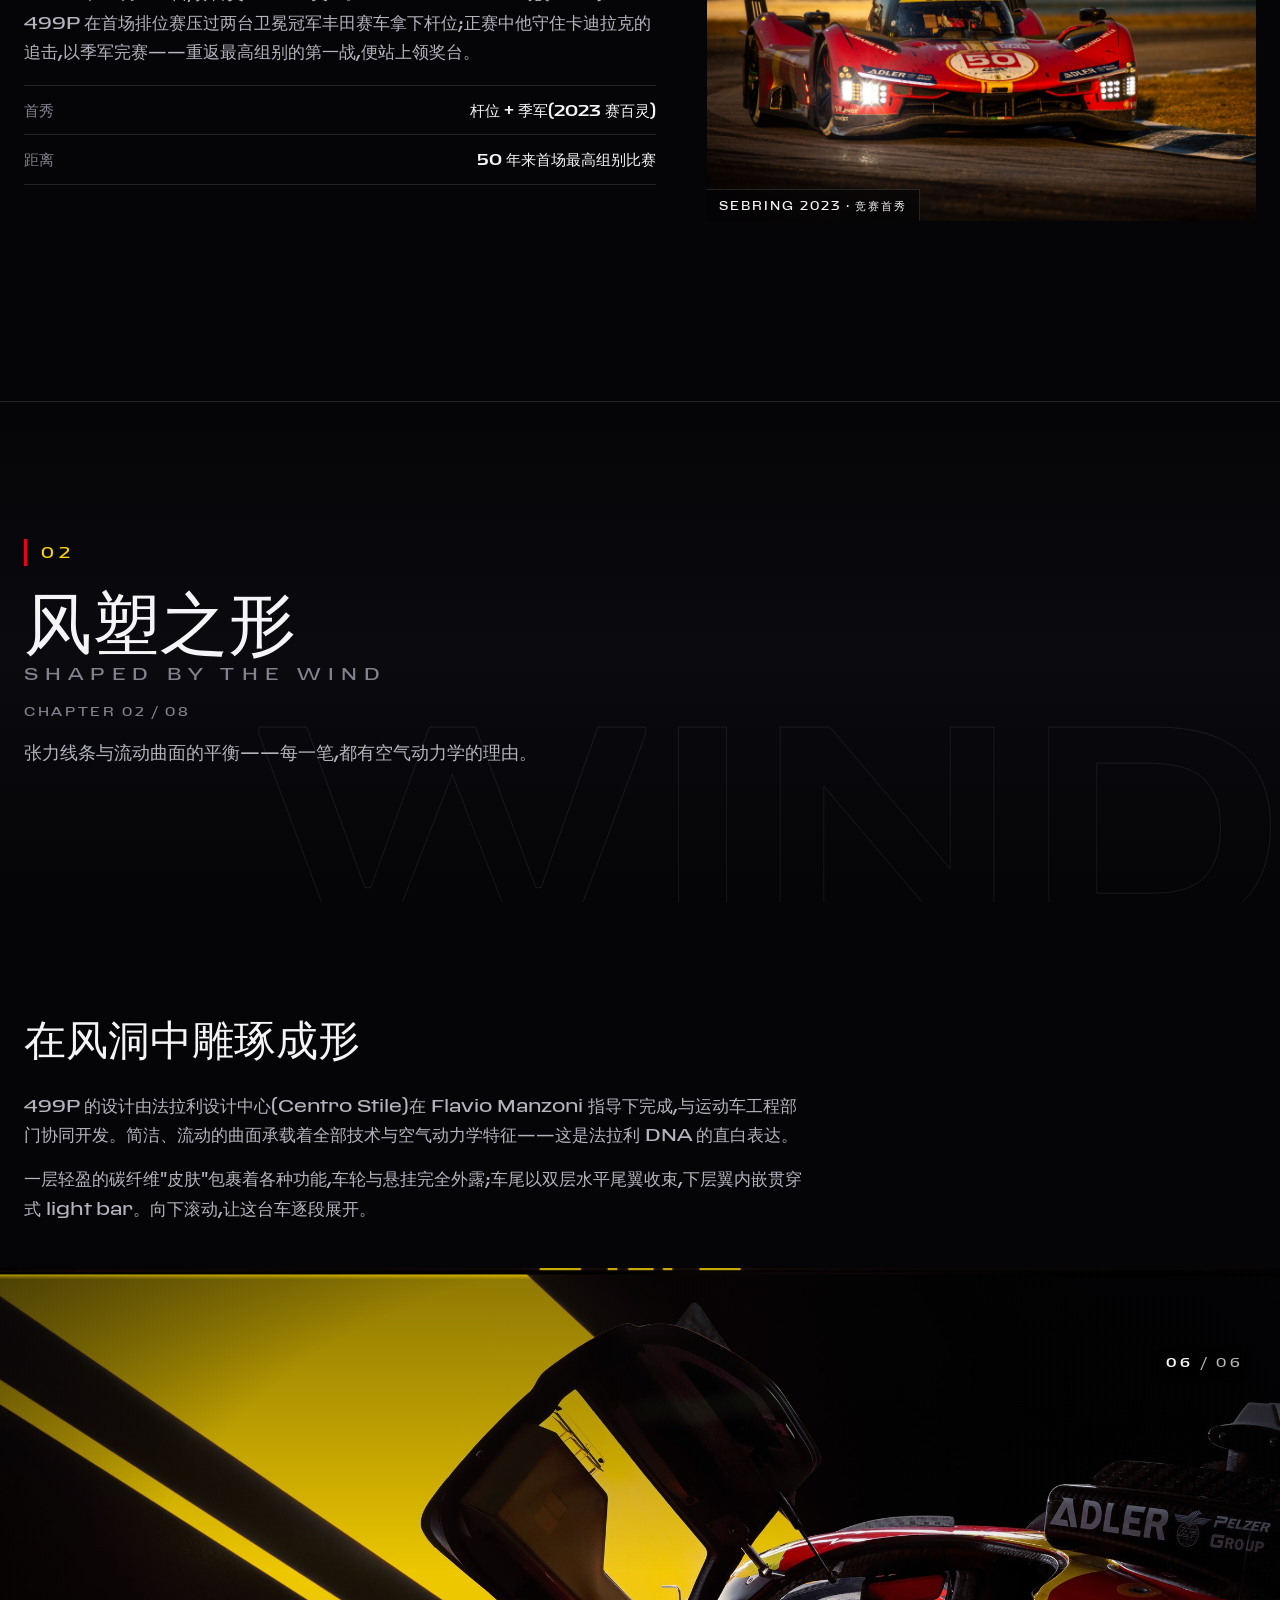
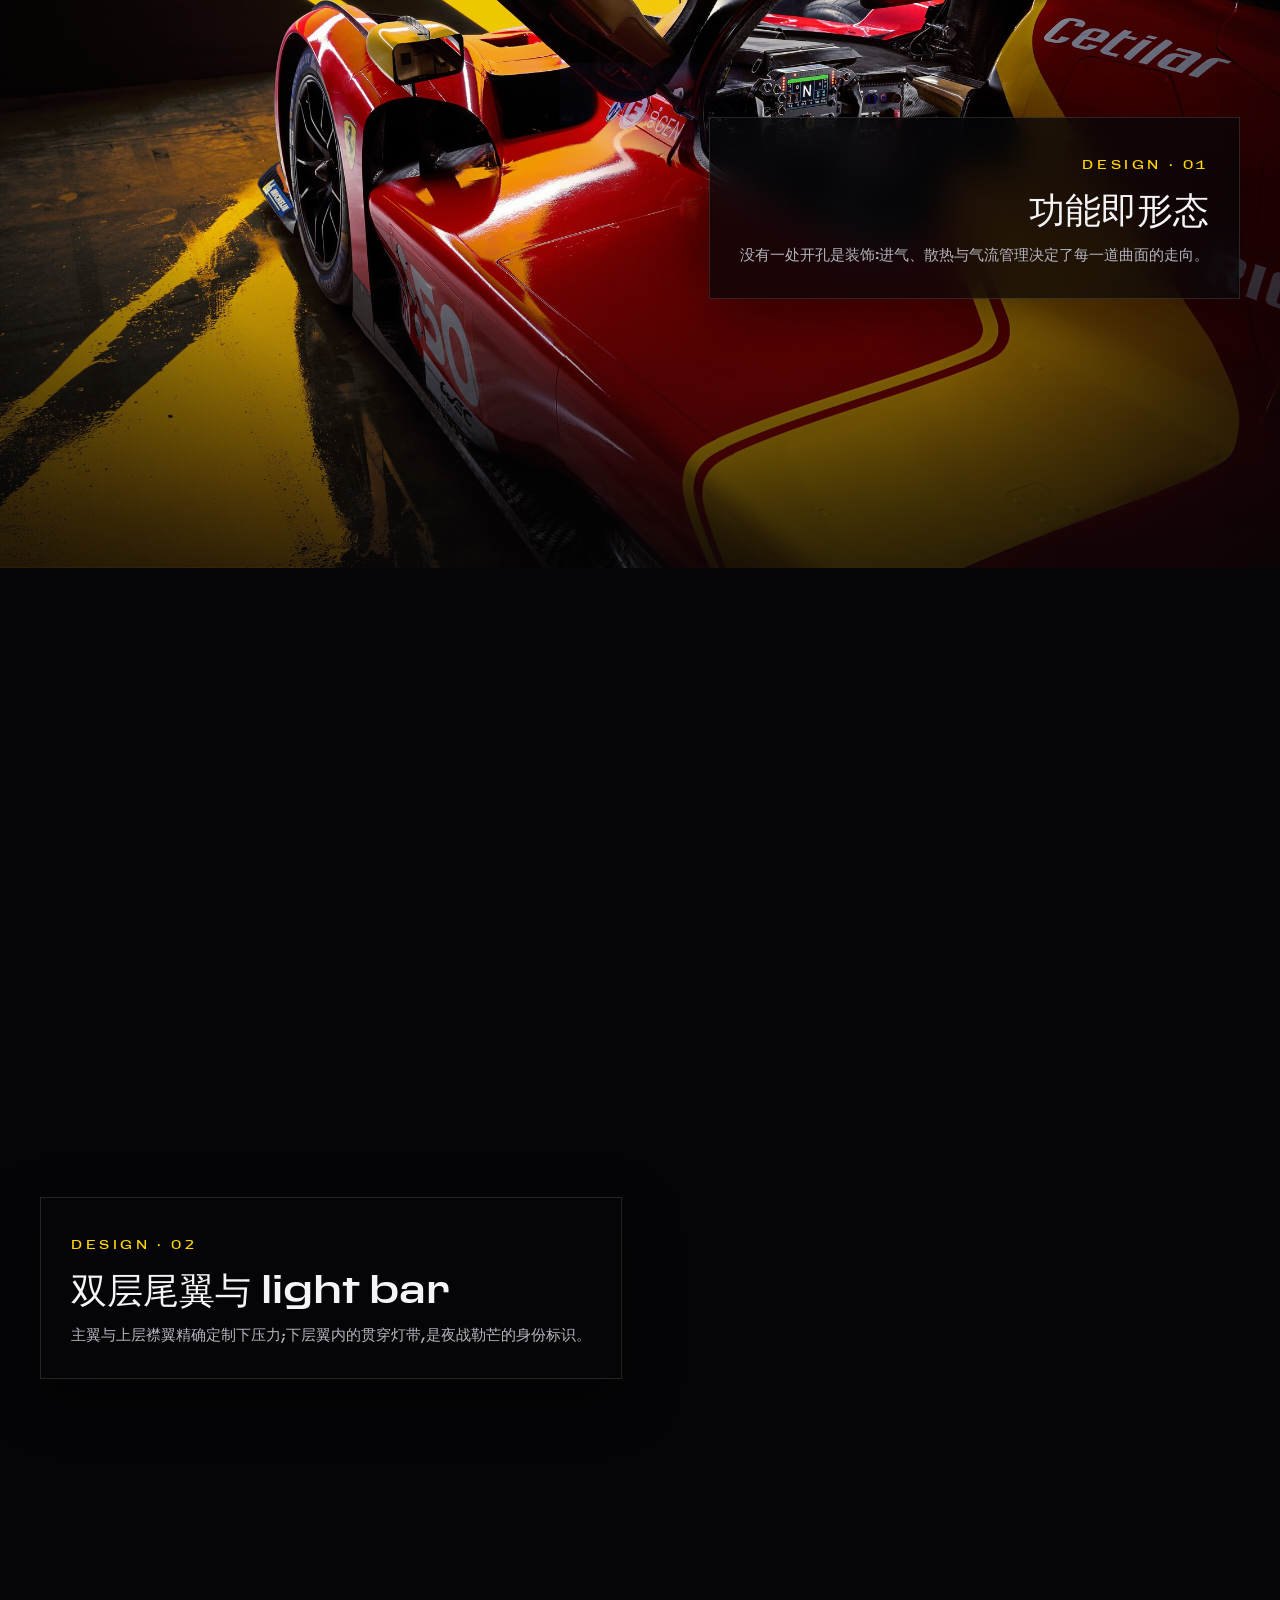
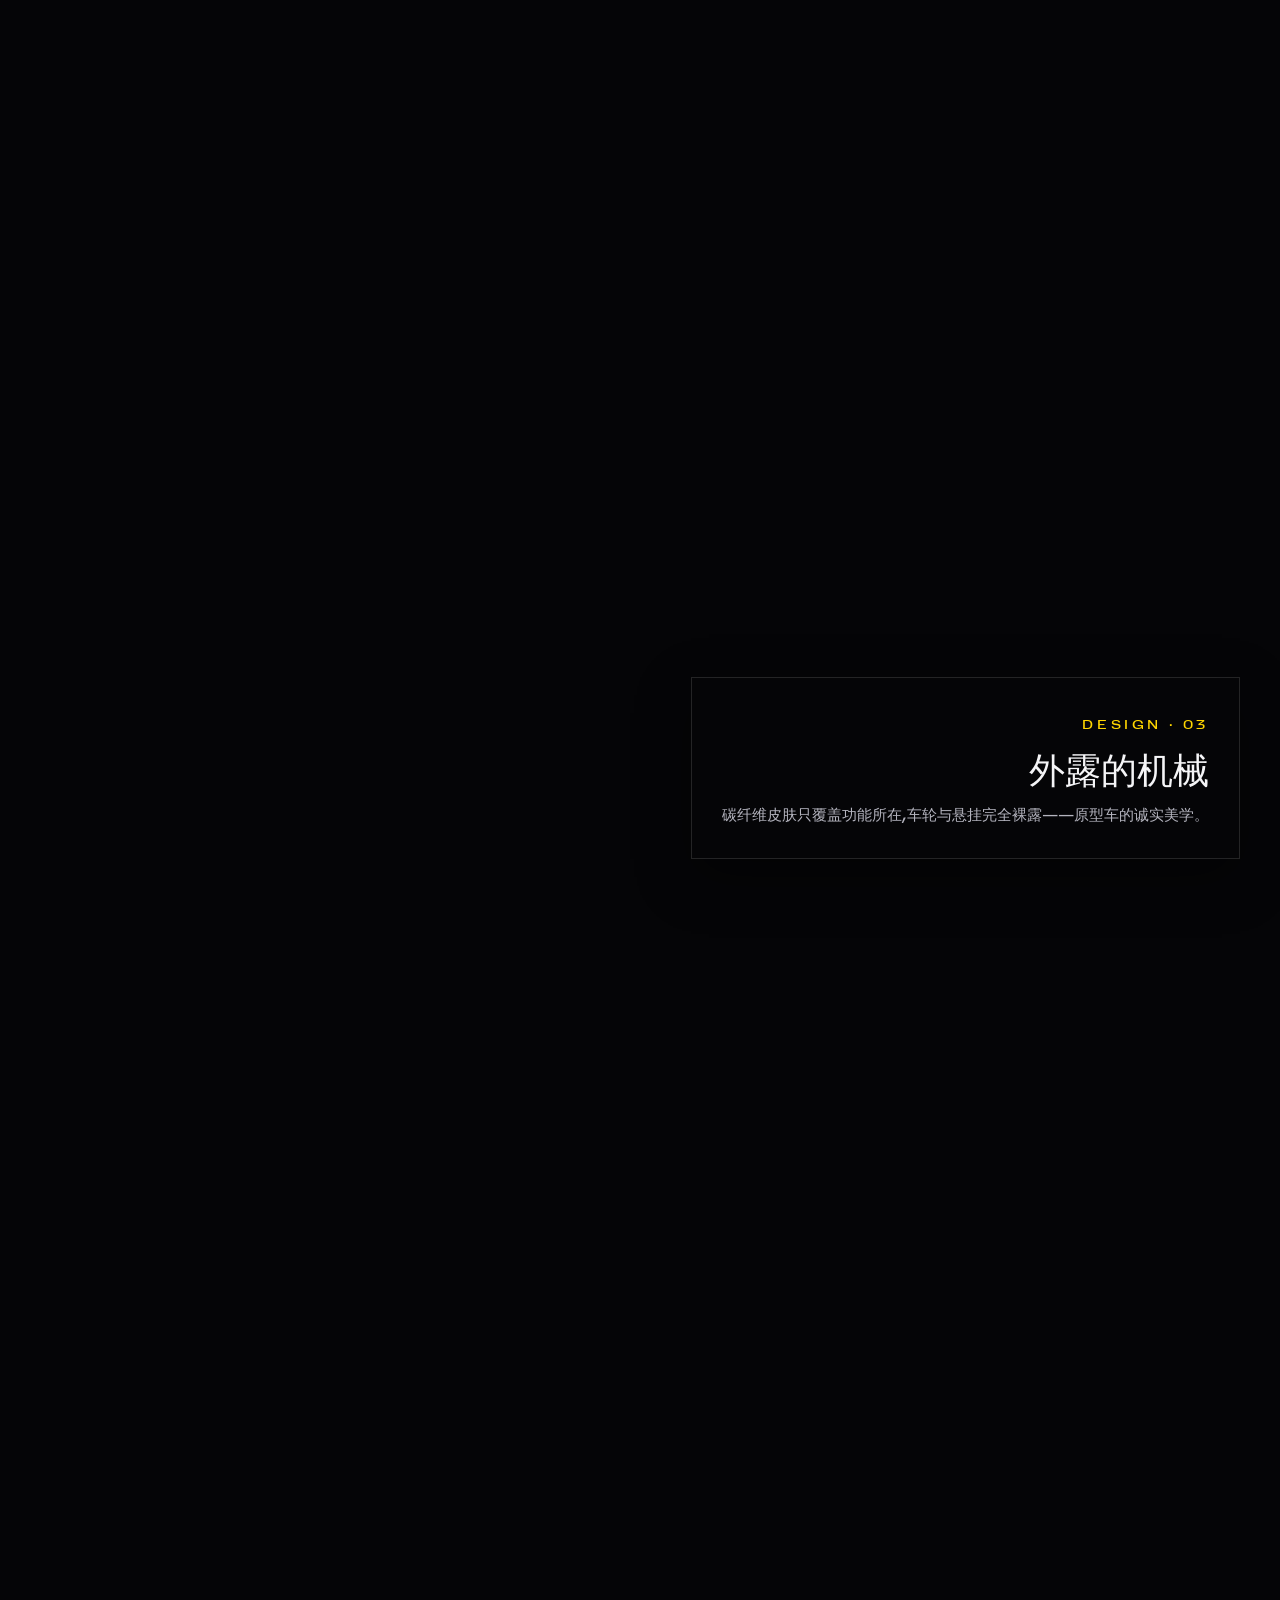
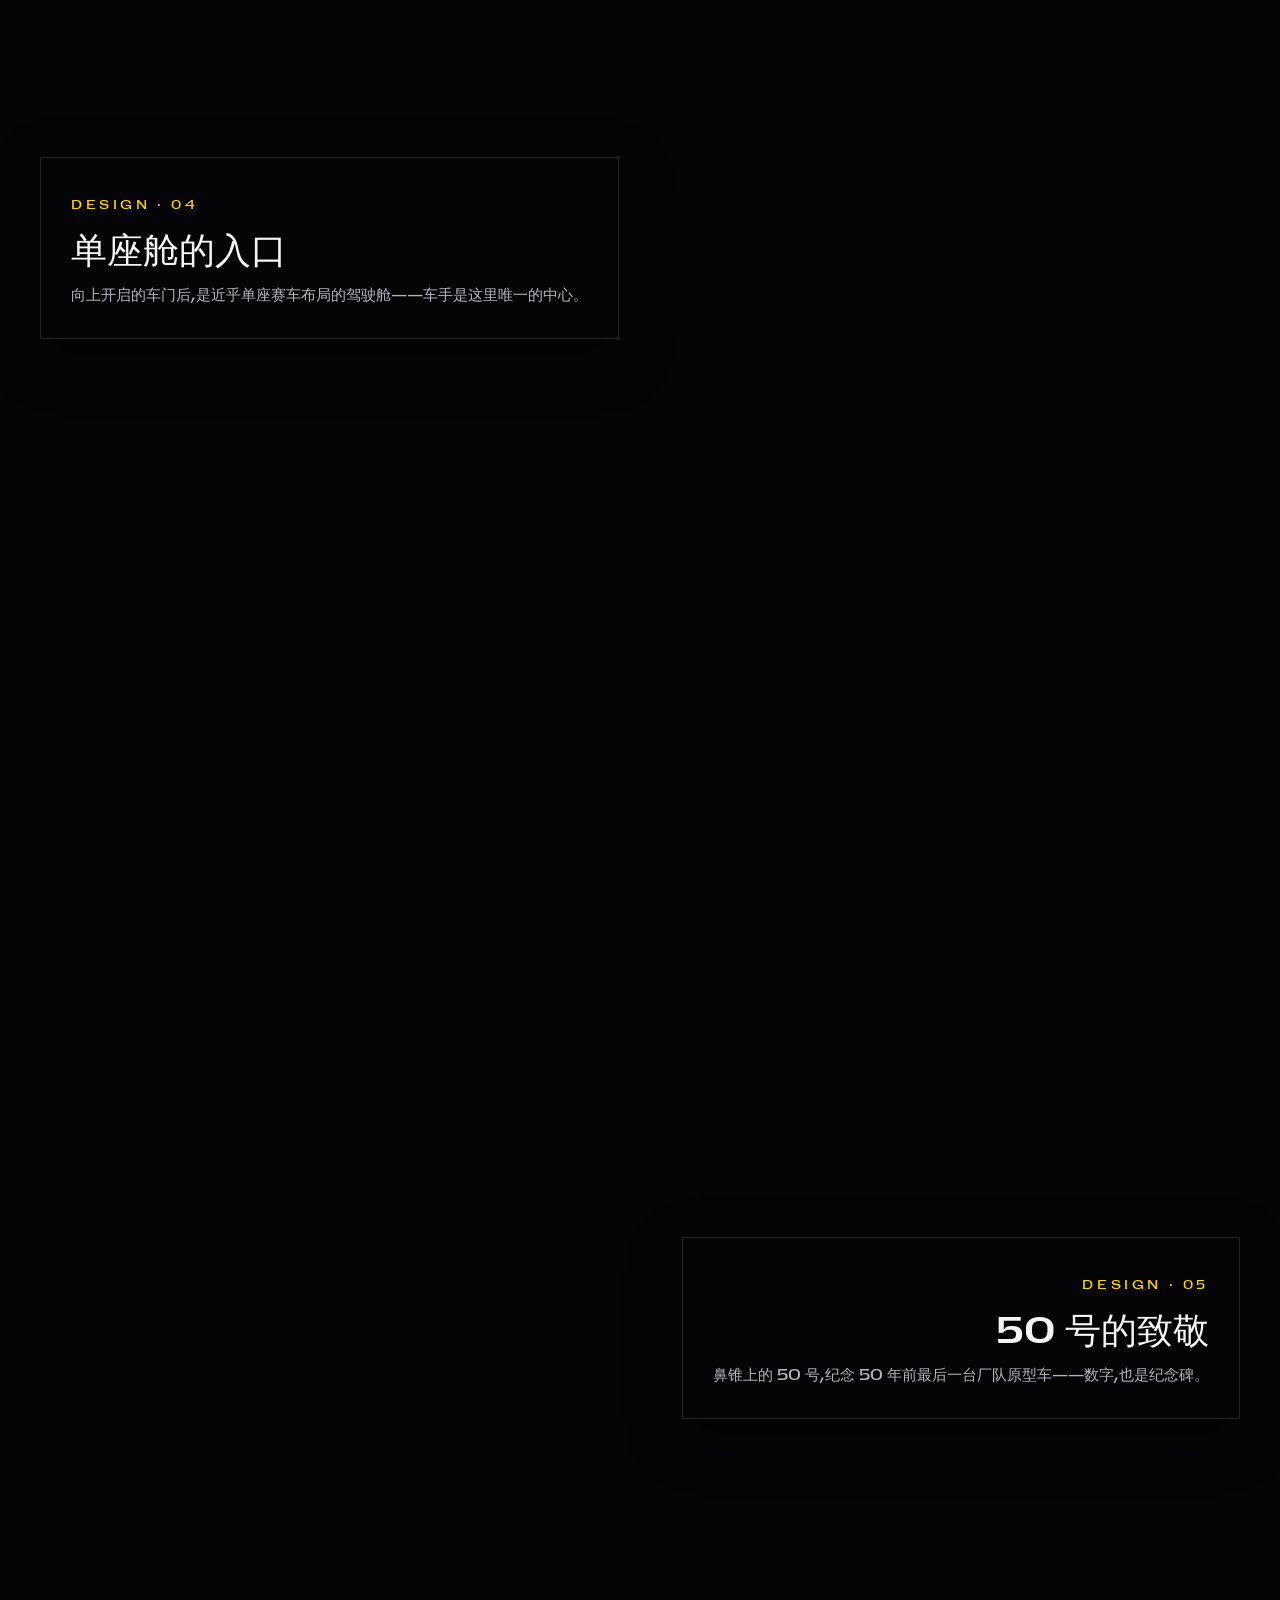
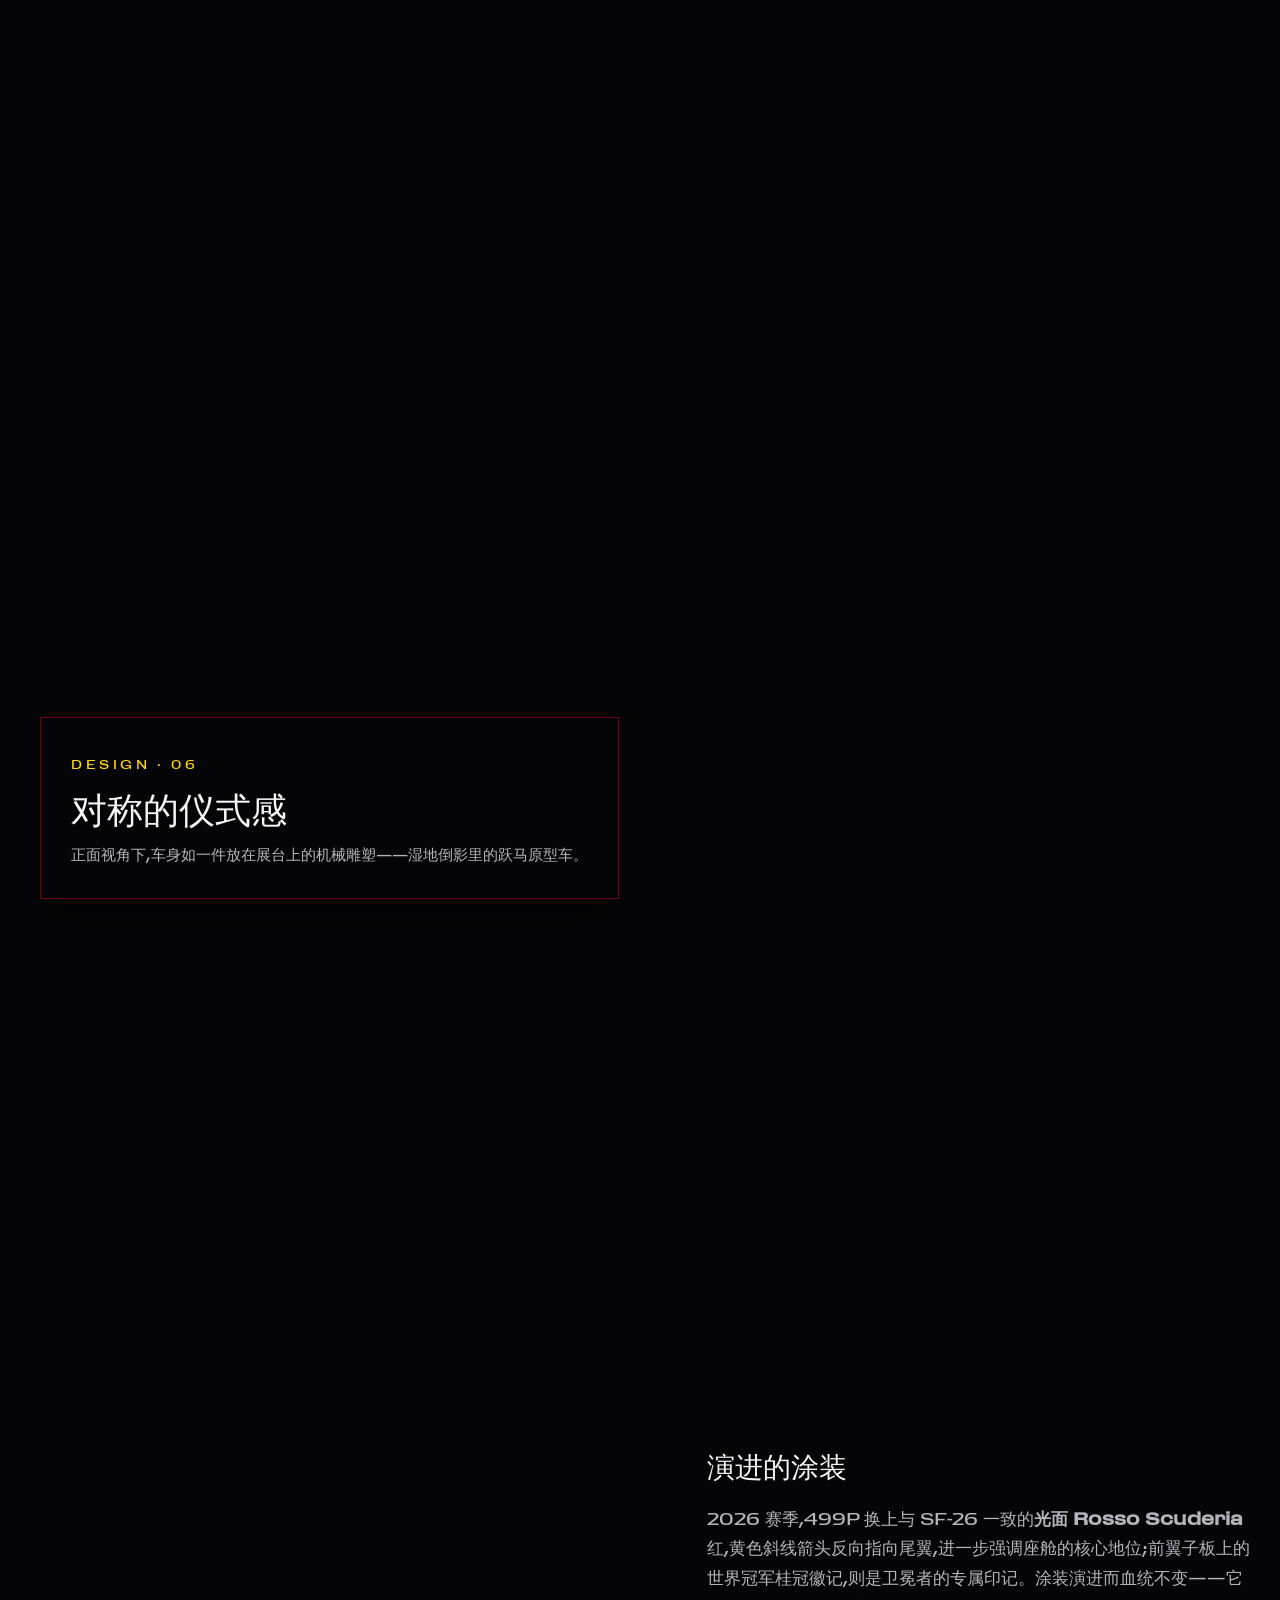
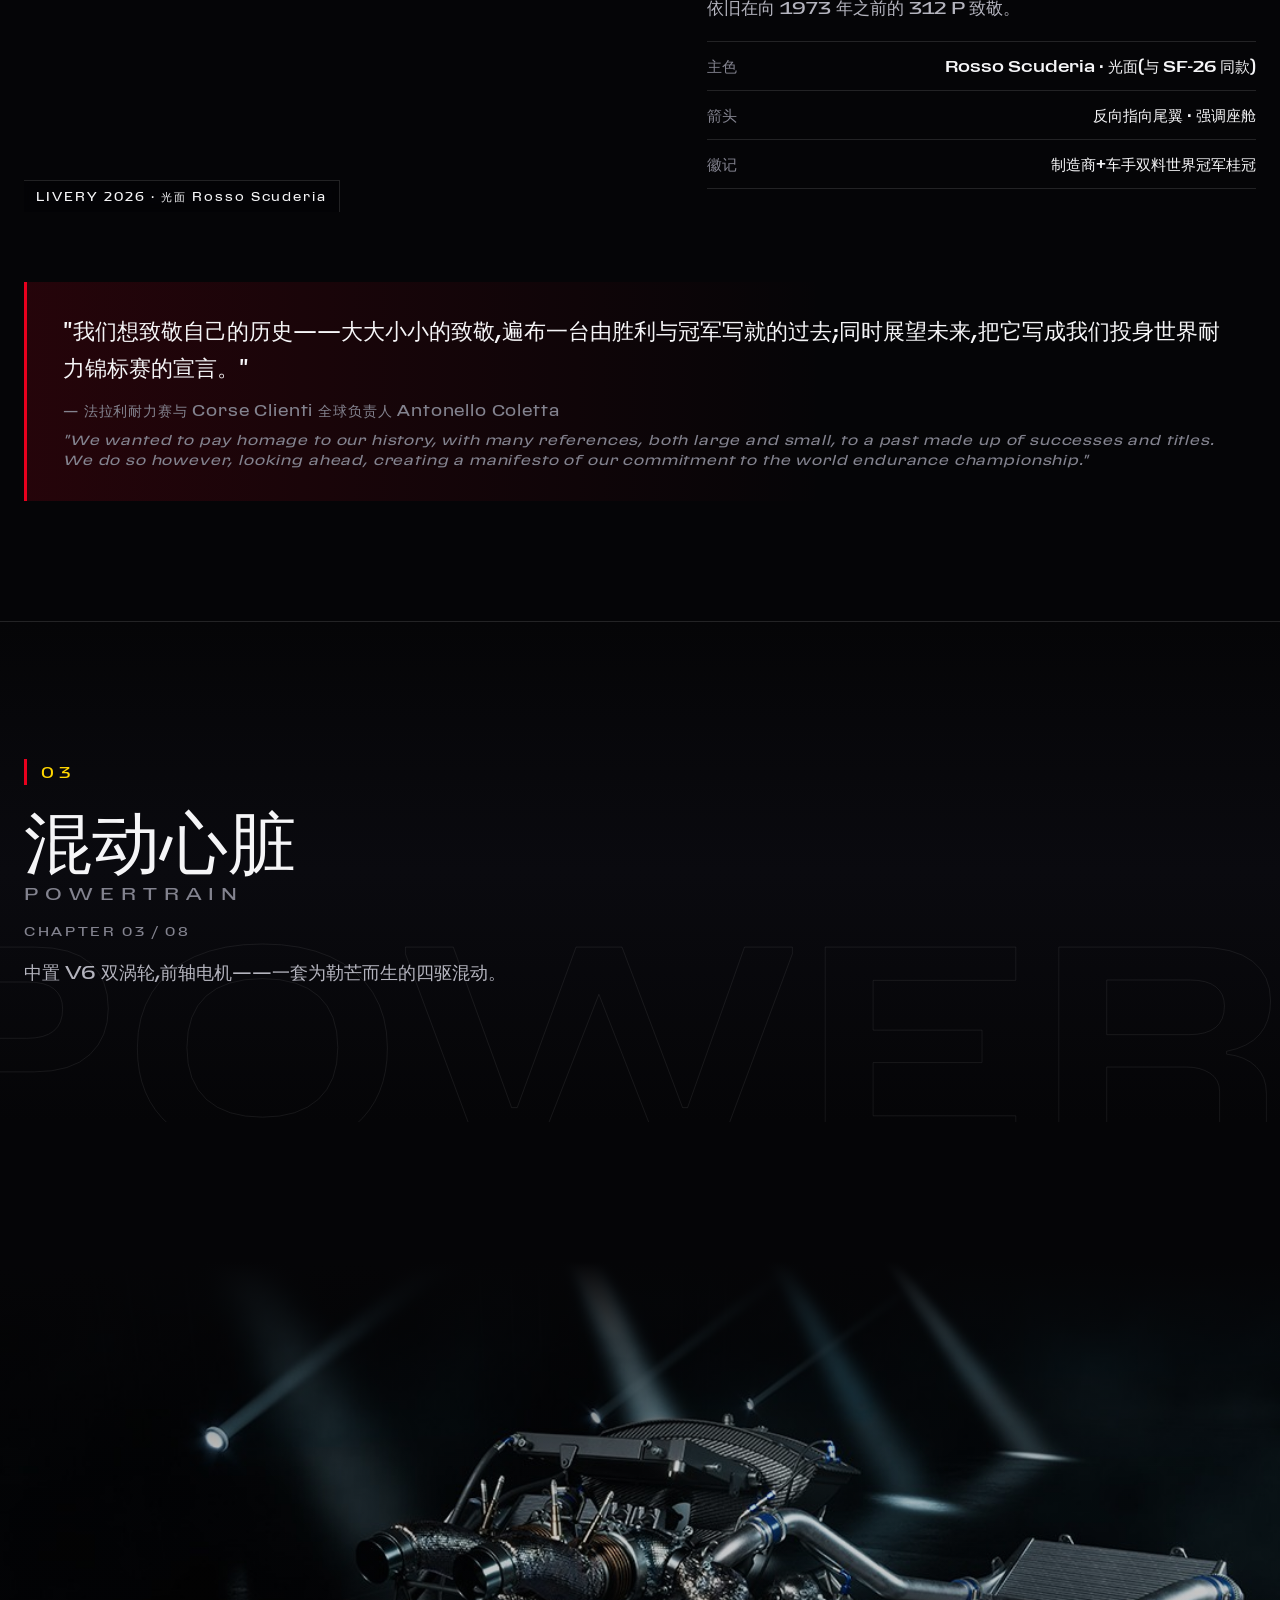
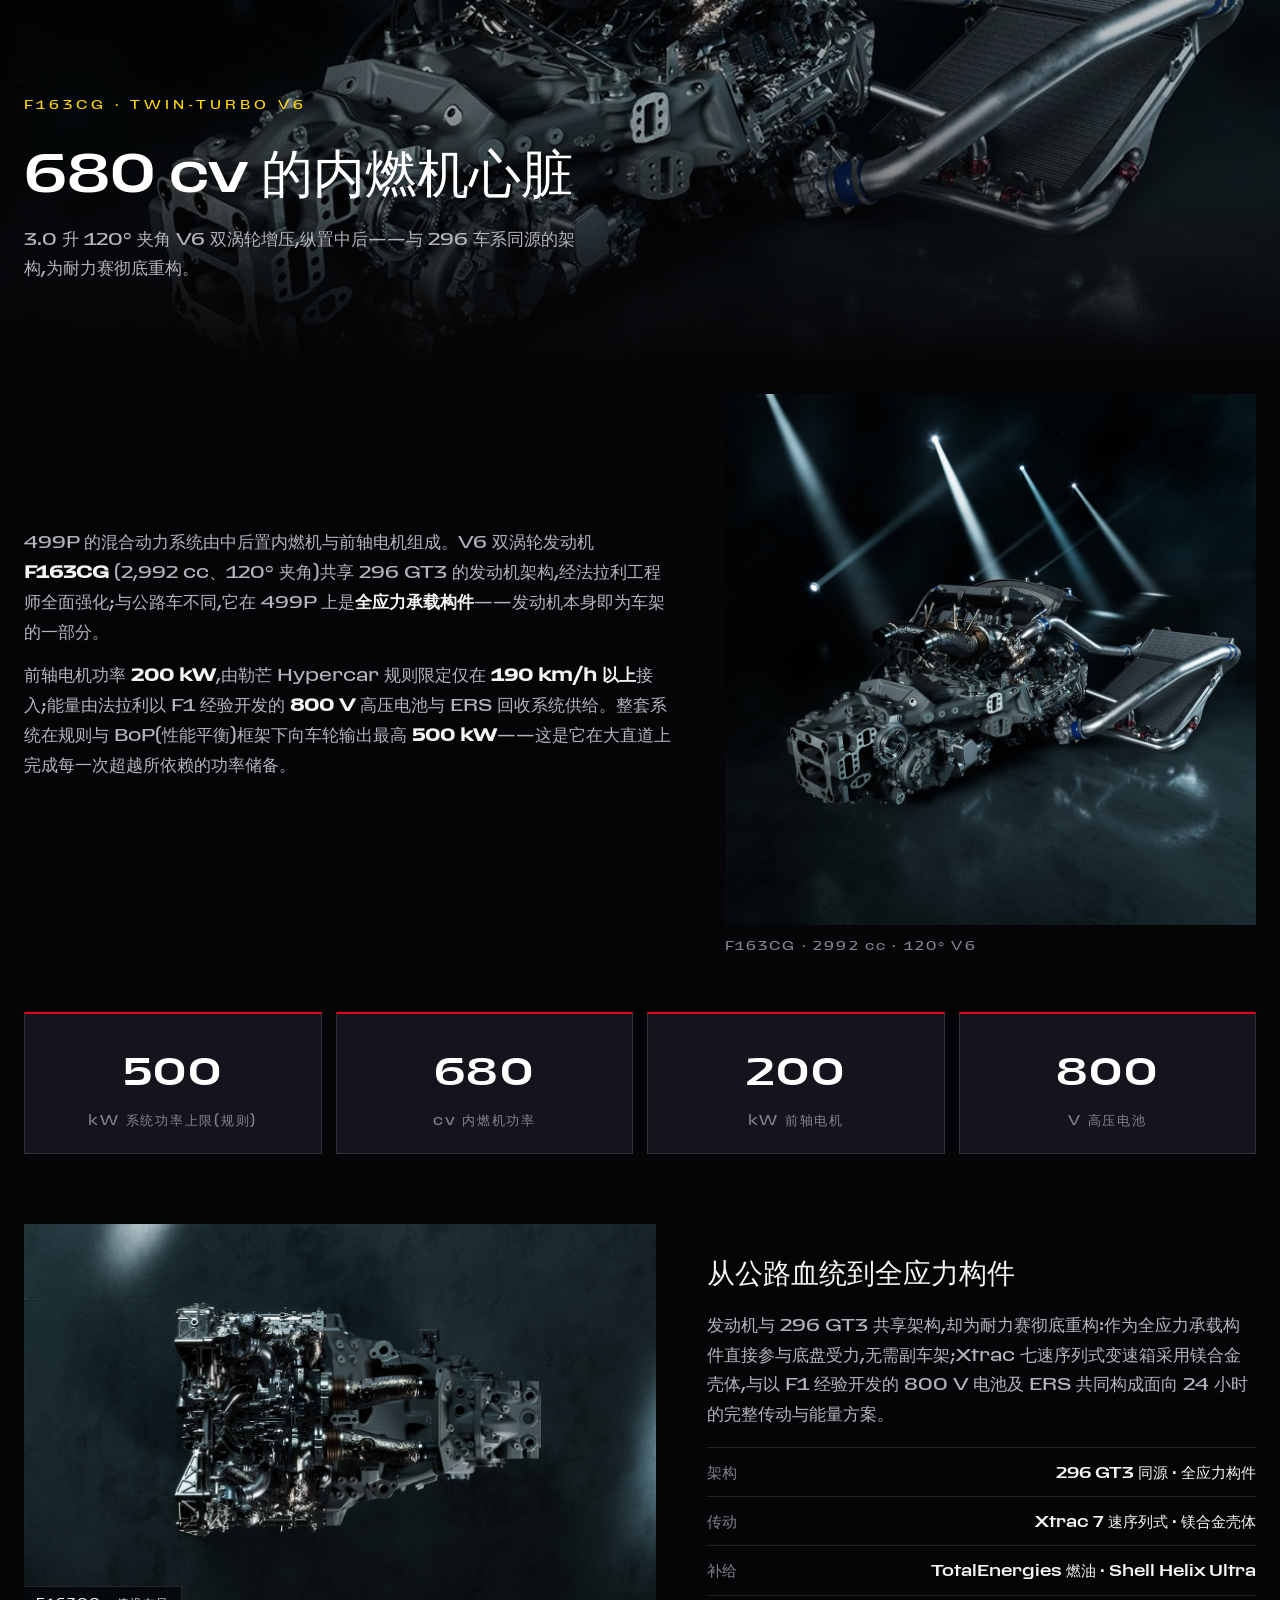
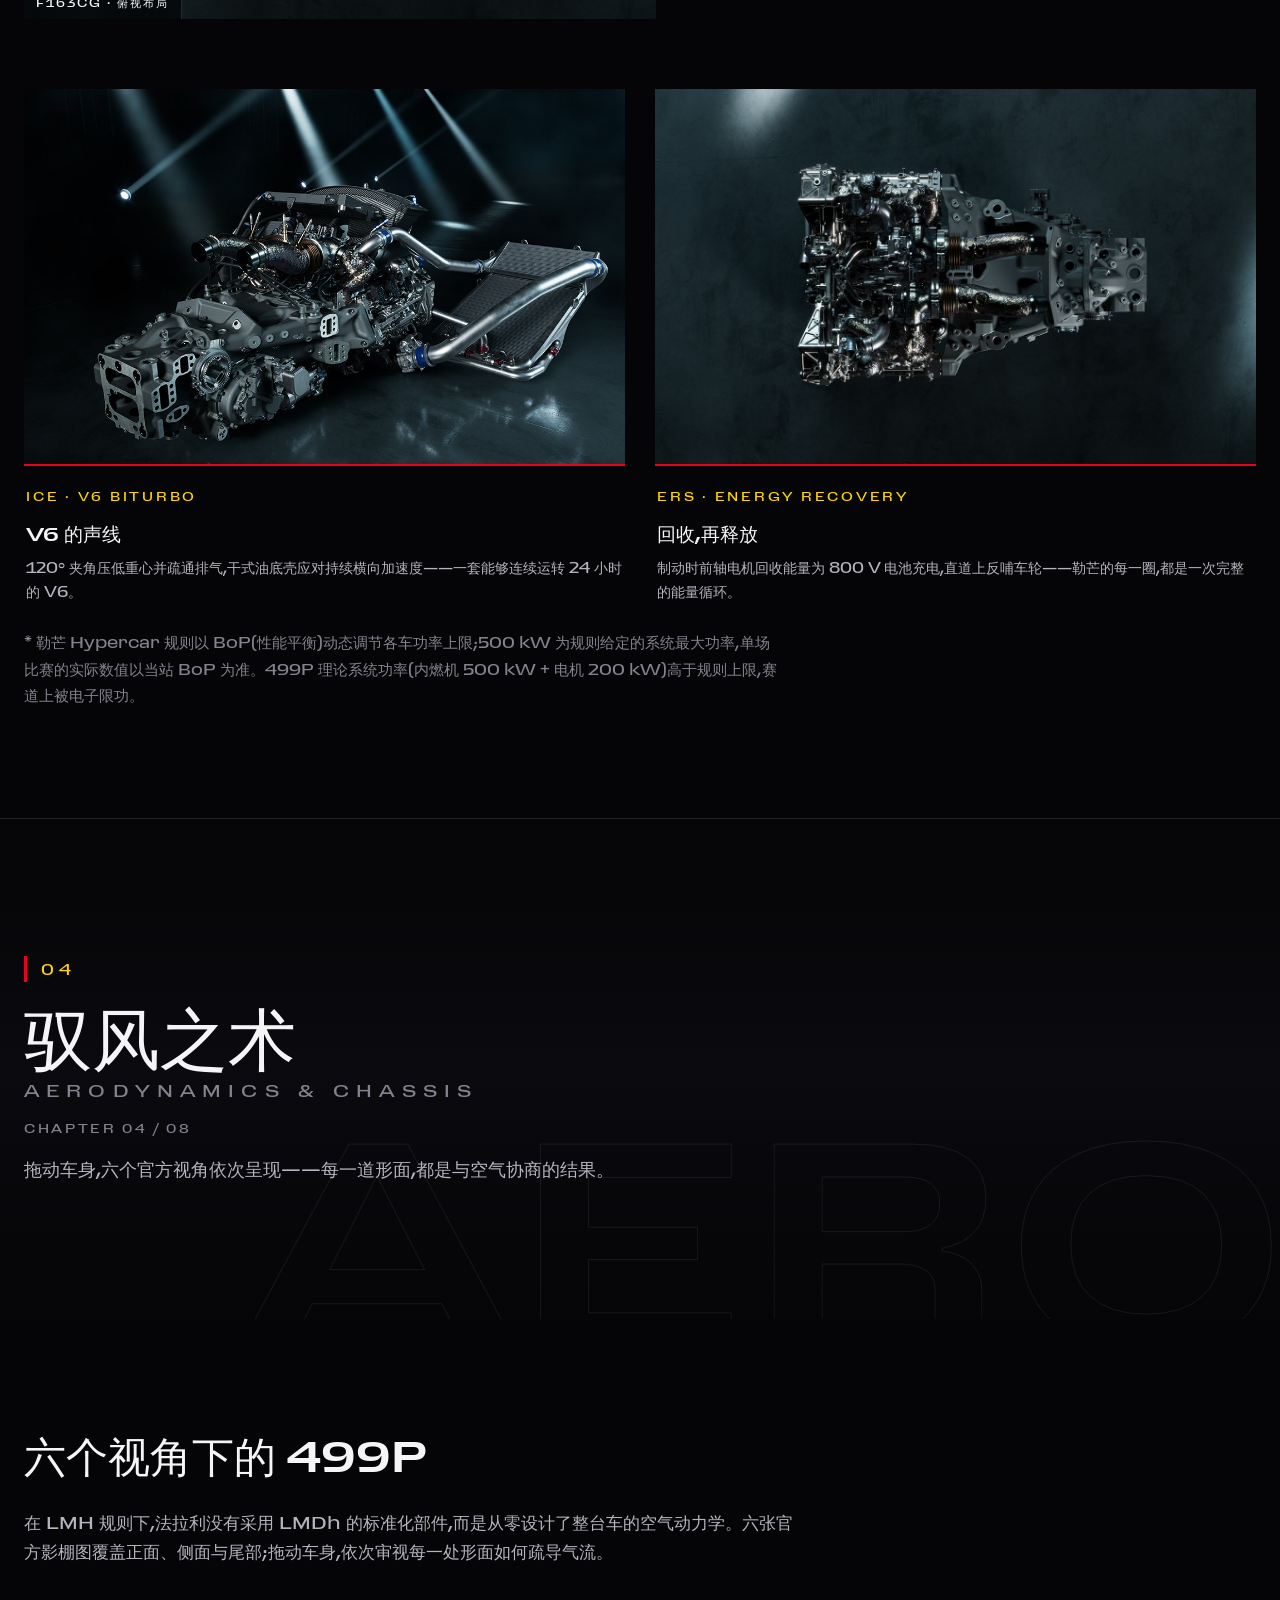
==== commit 66e5f3a8: "hero 下方新增 HYPERCAR.SITE 门户跳转条(中英双语) - index.html / en.html: hero 结束后、第一章前插入 portal-bar 胶囊跳转条   (H 徽标" ====
--- a/index.html
+++ b/index.html
@@ -70,6 +70,18 @@
   <div class="hero__scroll mono">向下滚动 <span class="hero__line"></span></div>
 </section>
 
+<!-- ============ HYPERCAR 门户跳转 ============ -->
+<a class="portal-bar" href="https://www.hypercar.site" target="_blank" rel="noopener" aria-label="HYPERCAR.SITE 门户">
+  <span class="portal-bar__rule" aria-hidden="true"></span>
+  <span class="portal-bar__badge" aria-hidden="true">H</span>
+  <span class="portal-bar__name">HYPERCAR.SITE</span>
+  <span class="portal-bar__sep" aria-hidden="true"></span>
+  <span class="portal-bar__text">超跑传奇集合 · 前往门户</span>
+  <i class="portal-bar__arrow" aria-hidden="true">→</i>
+  <span class="portal-bar__rule portal-bar__rule--r" aria-hidden="true"></span>
+</a>
+
+
 <!-- ============ 01 缘起 ============ -->
 <div class="chapter-break" data-ch="01"><span class="chapter-break__watermark" aria-hidden="true">RETURN</span><div class="wrap"><span class="cb__no mono">01</span><h2 class="cb__name">五十年之约<span class="cb__en">THE RETURN</span></h2><span class="cb__meta mono">CHAPTER 01 / 08</span>
       <p class="cb__lead">一次横跨半个世纪的等待,在 2023 年 6 月 11 日下午 4 点,画上句点。</p></div></div>
--- a/css/style.css
+++ b/css/style.css
@@ -783,3 +783,67 @@
   .hero__specs i { font-size: 10.5px; }
   .hero__scroll { display: none; }
 }
+/* ---------- HYPERCAR 门户跳转 ---------- */
+.portal-bar {
+  display: flex;
+  align-items: center;
+  gap: 16px;
+  width: fit-content;
+  max-width: calc(100% - 48px);
+  margin: 52px auto 20px;
+  padding: 15px 40px;
+  border: 1.5px solid var(--accent, var(--blue-lux, var(--red, var(--gold))));
+  border-radius: 999px;
+  background: rgba(255, 255, 255, 0.045);
+  color: var(--ink-dim, var(--dim));
+  font-family: var(--font-mono, var(--mono));
+  font-size: 11.5px;
+  letter-spacing: 0.2em;
+  text-decoration: none;
+  transition: border-color .35s, color .35s, background .35s, transform .35s;
+}
+.portal-bar:hover { transform: translateY(-2px); background: rgba(255, 255, 255, 0.09); }
+.portal-bar__rule {
+  width: 36px;
+  height: 1px;
+  flex: none;
+  background: linear-gradient(90deg, transparent, var(--accent, var(--blue-lux, var(--red, var(--gold)))));
+}
+.portal-bar__rule--r { background: linear-gradient(90deg, var(--accent, var(--blue-lux, var(--red, var(--gold)))), transparent); }
+.portal-bar__badge {
+  width: 24px;
+  height: 24px;
+  border-radius: 7px;
+  flex: none;
+  display: grid;
+  place-items: center;
+  background: var(--accent, var(--blue-lux, var(--red, var(--gold))));
+  color: #0b0b0e;
+  font-size: 13px;
+  font-weight: 700;
+  box-shadow: 0 0 14px var(--accent, var(--blue-lux, var(--red, var(--gold))));
+}
+.portal-bar__name {
+  color: var(--accent, var(--blue-lux, var(--red, var(--gold))));
+  font-weight: 700;
+  letter-spacing: 0.24em;
+  white-space: nowrap;
+}
+.portal-bar__sep {
+  width: 1px;
+  height: 16px;
+  flex: none;
+  background: var(--line);
+}
+.portal-bar__text {
+  color: var(--ink-dim, var(--dim));
+  letter-spacing: 0.12em;
+  white-space: nowrap;
+}
+.portal-bar__arrow { font-style: normal; transition: transform .35s; }
+.portal-bar:hover .portal-bar__arrow { transform: translateX(4px); }
+@media (max-width: 720px) {
+  .portal-bar { flex-wrap: wrap; justify-content: center; text-align: center; margin: 30px 20px 14px; padding: 13px 26px; gap: 12px; }
+  .portal-bar__rule { display: none; }
+  .portal-bar__text { white-space: normal; }
+}
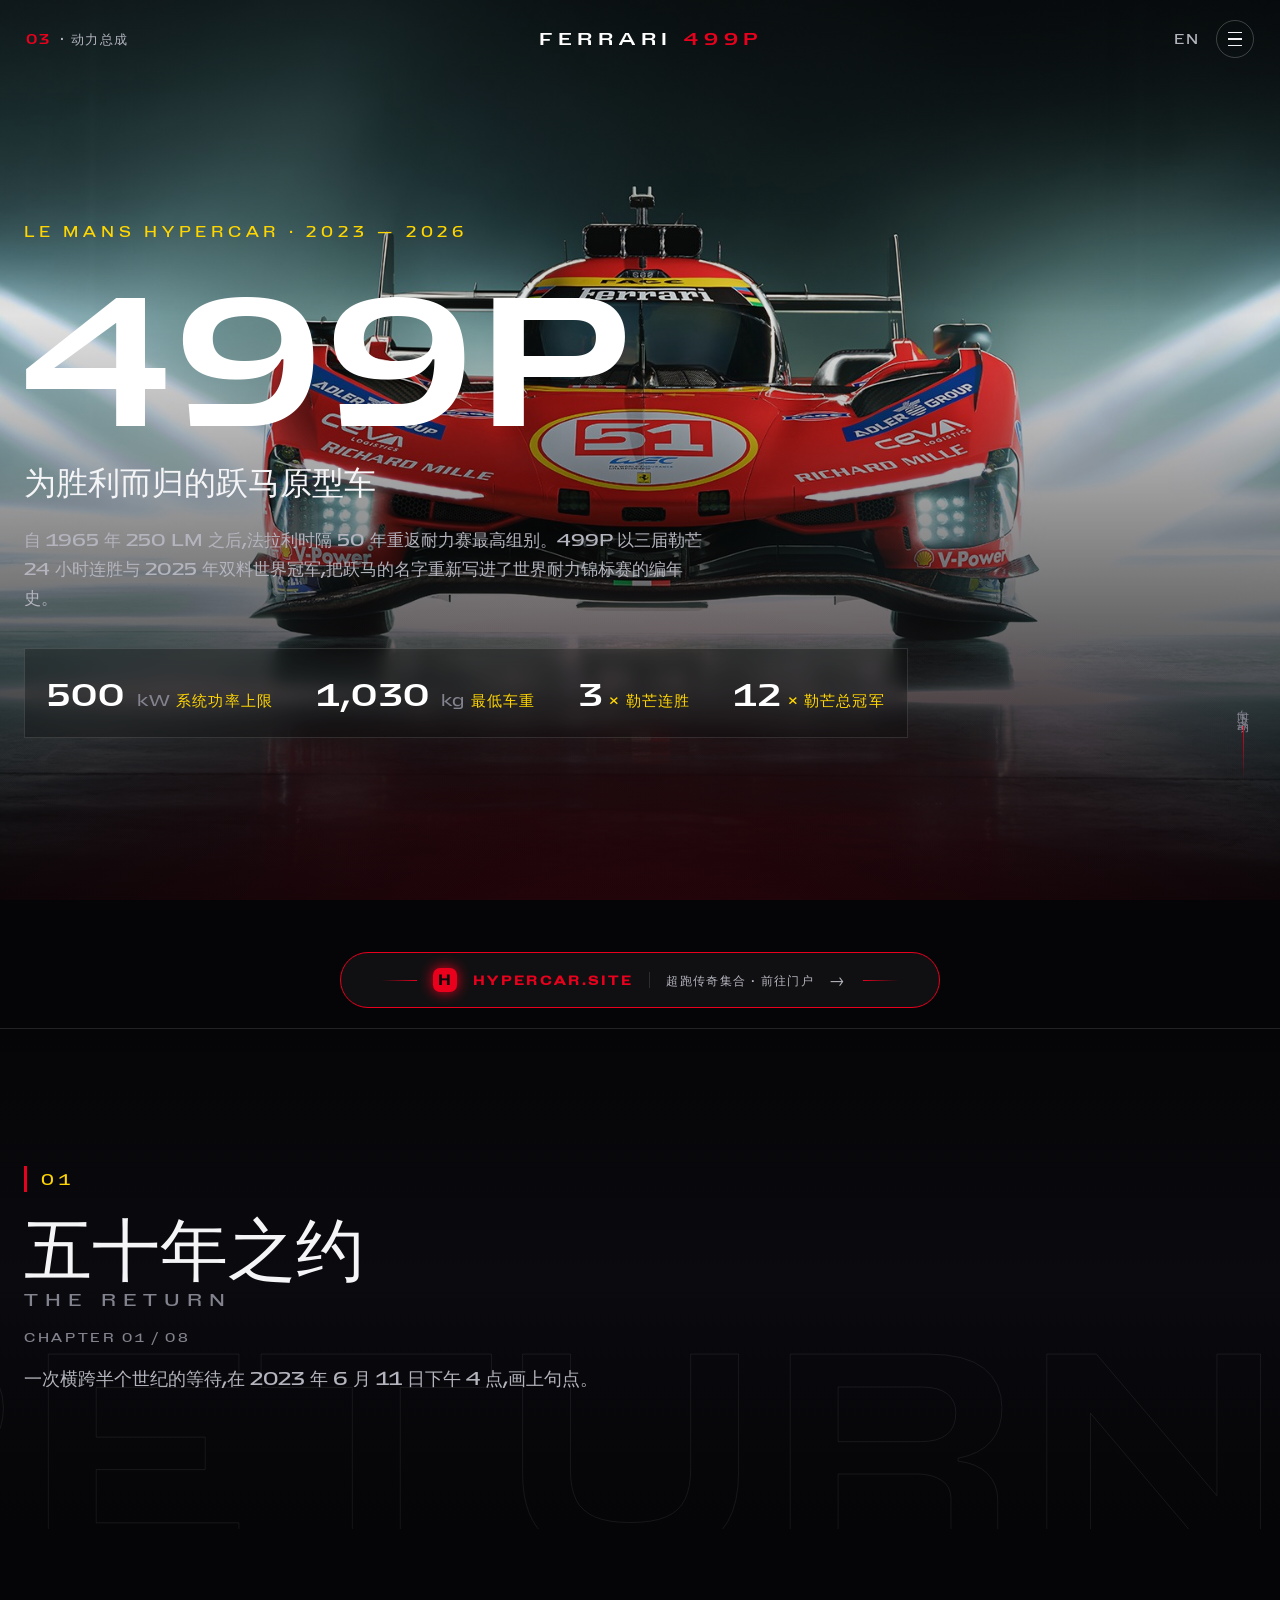
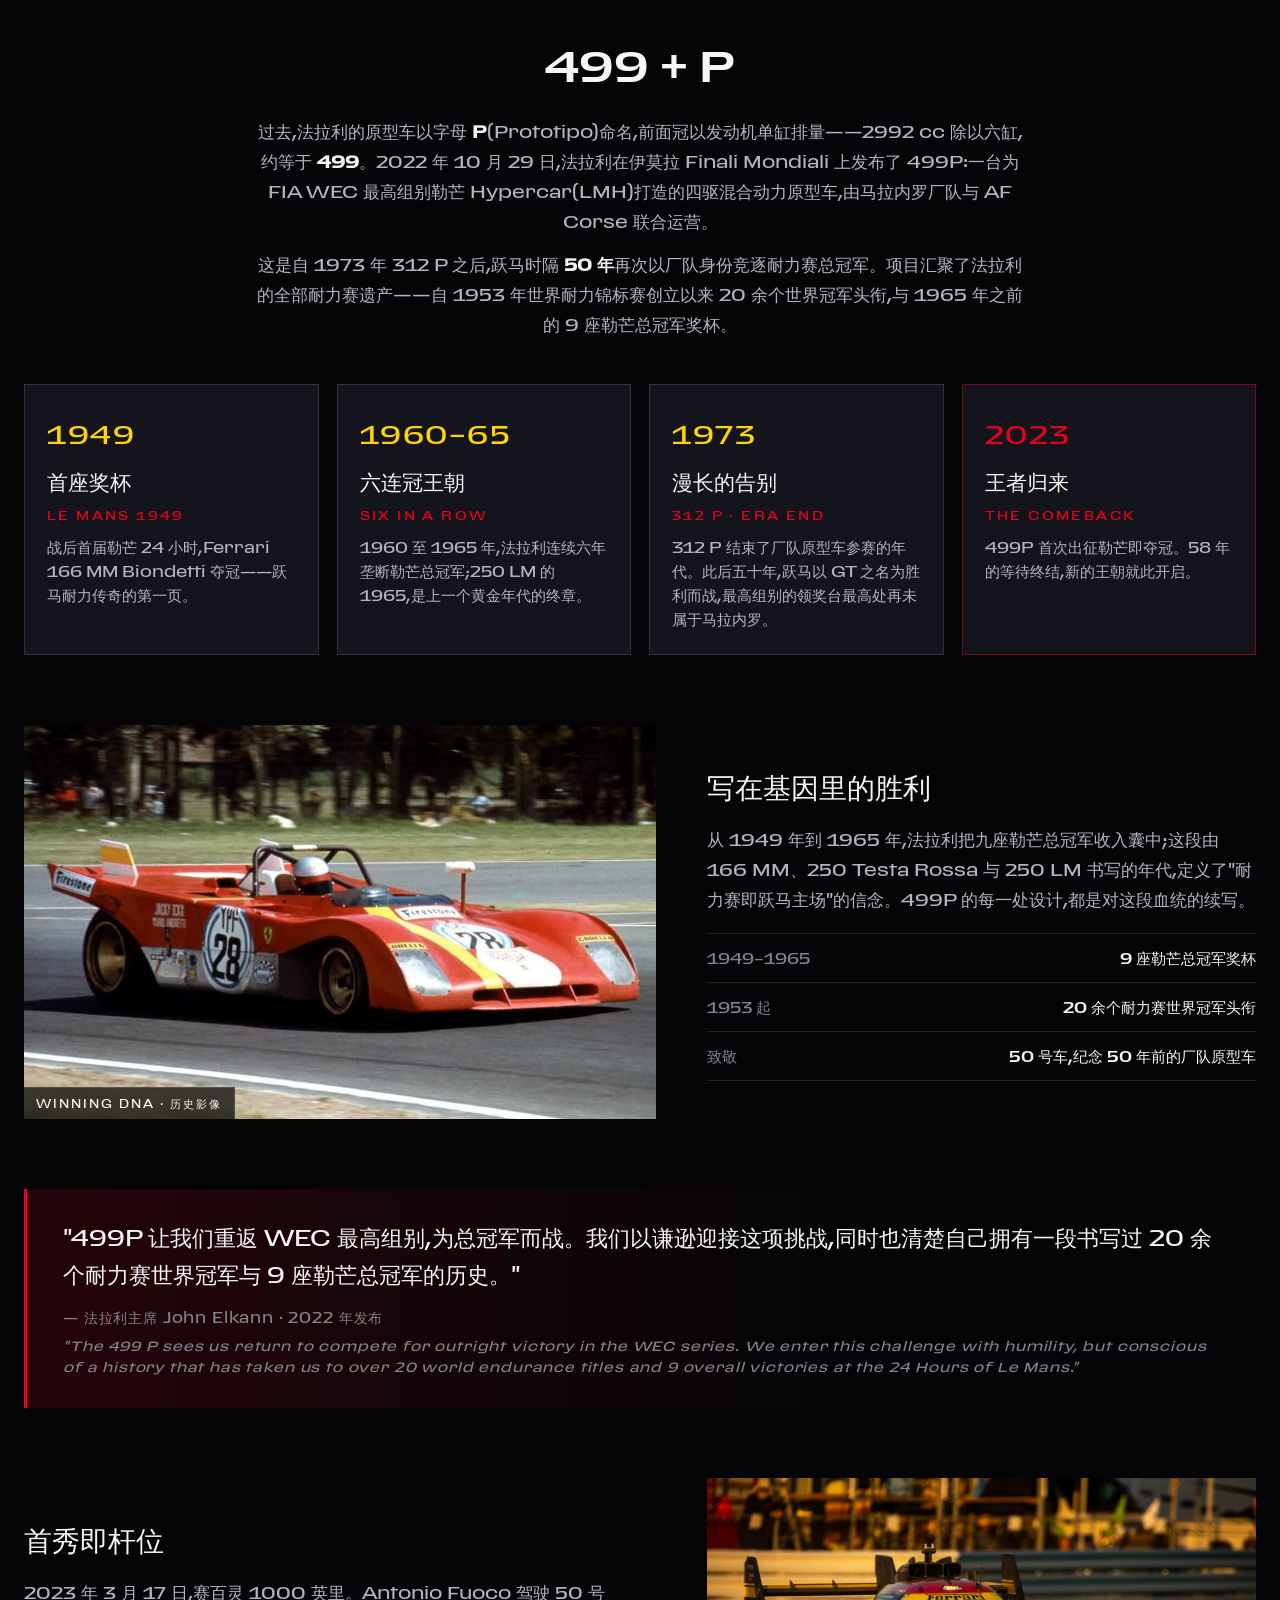
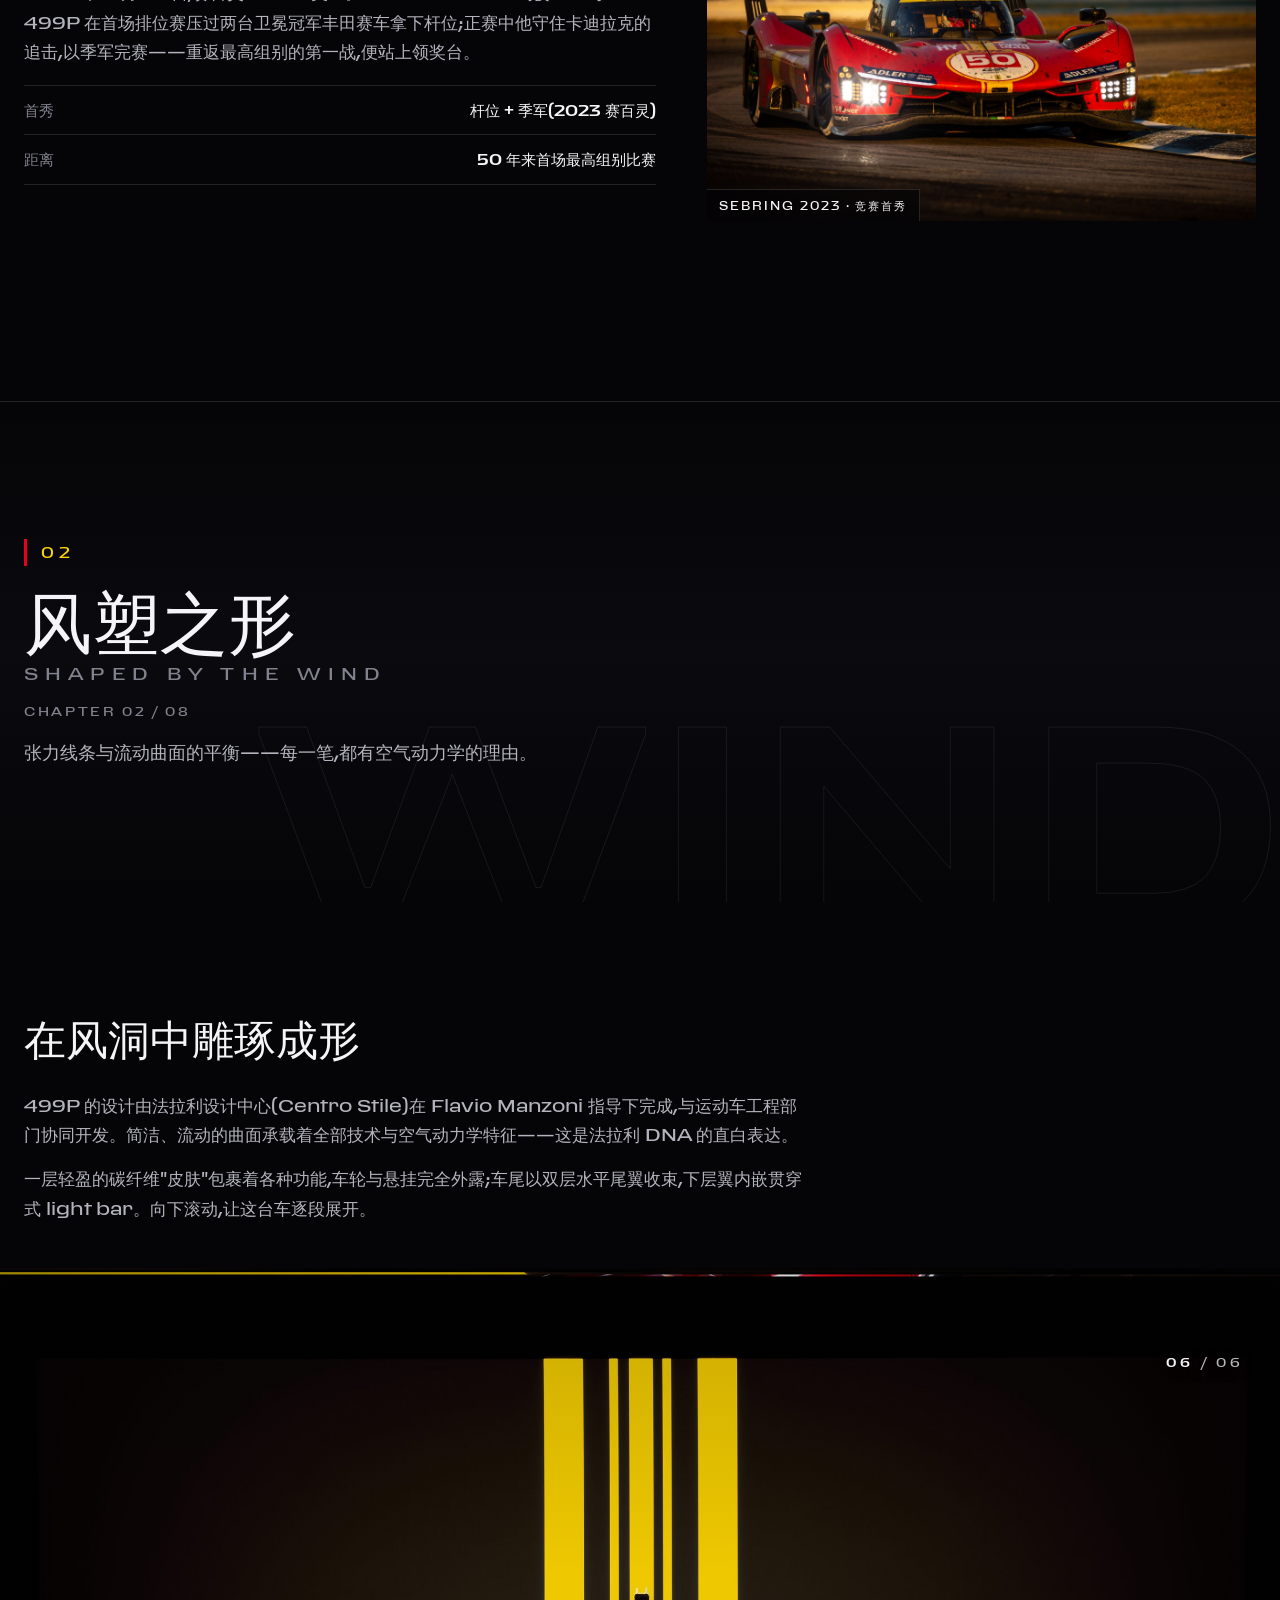
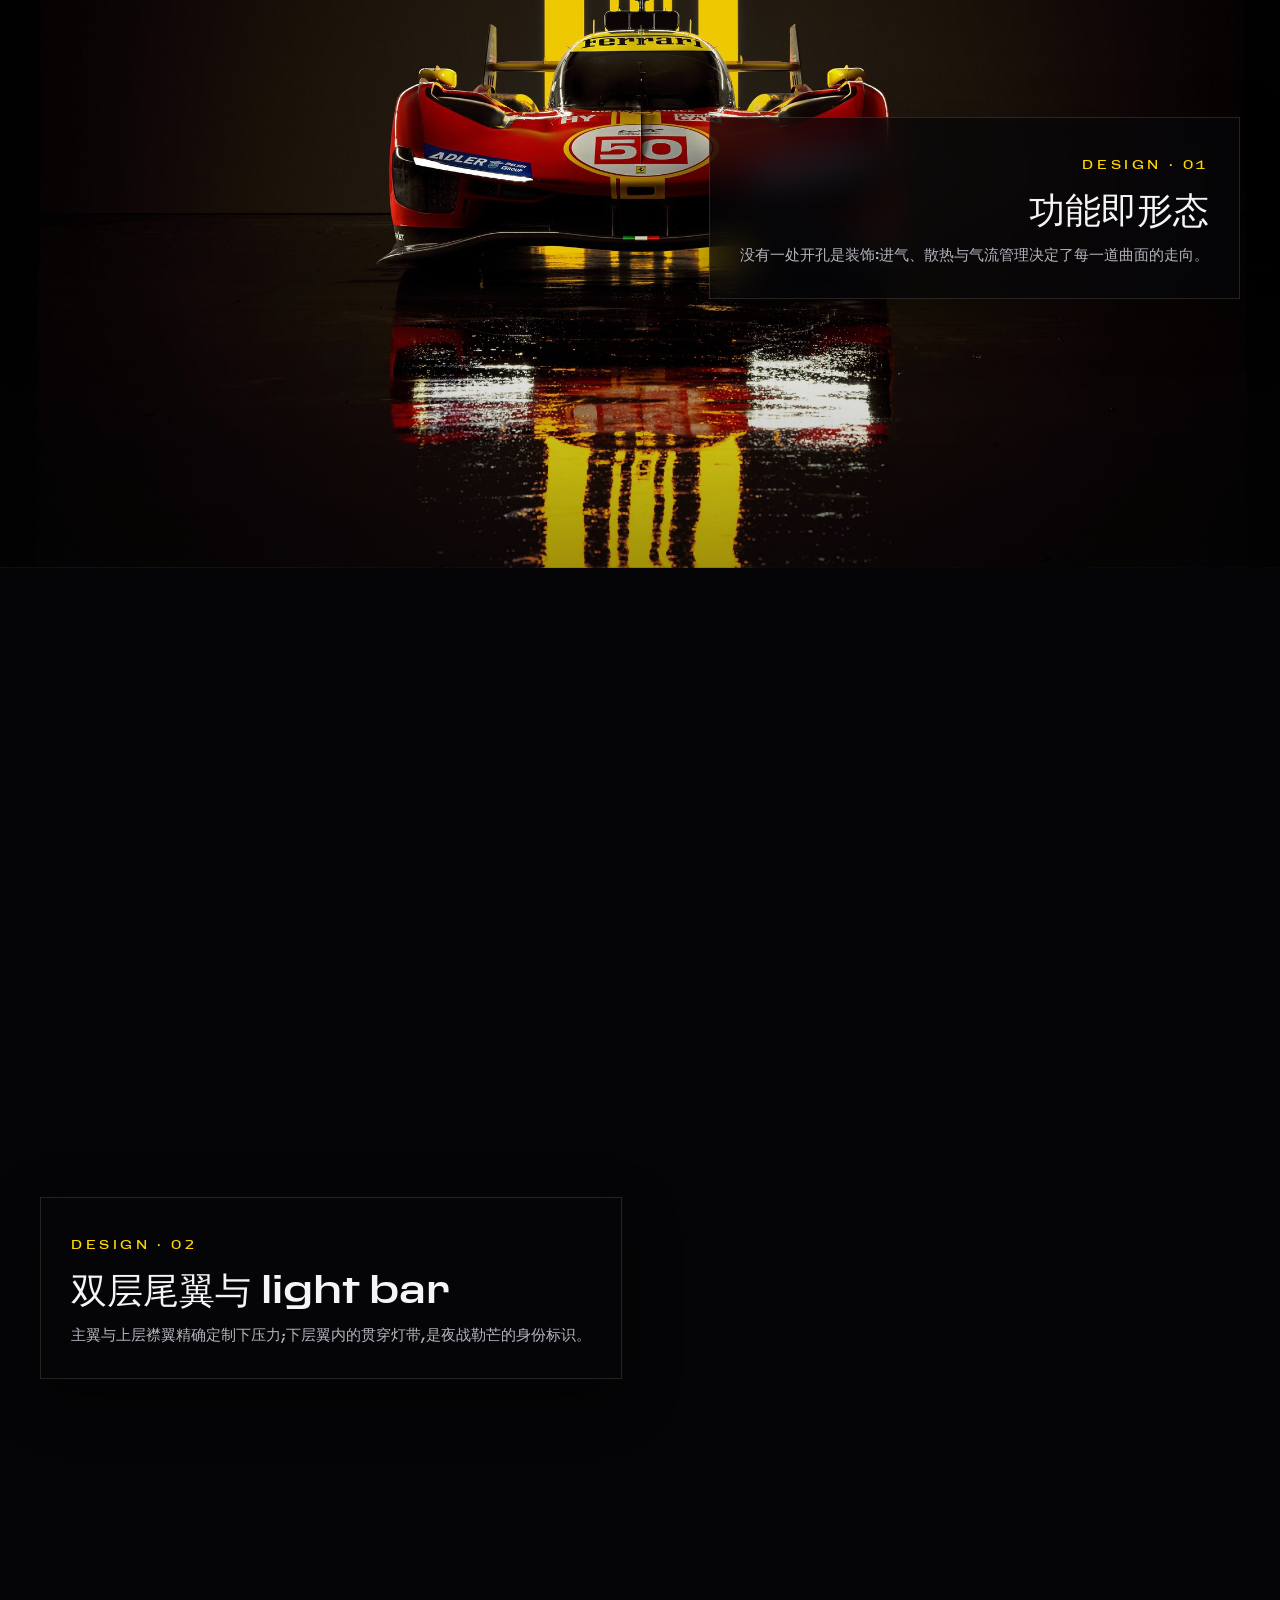
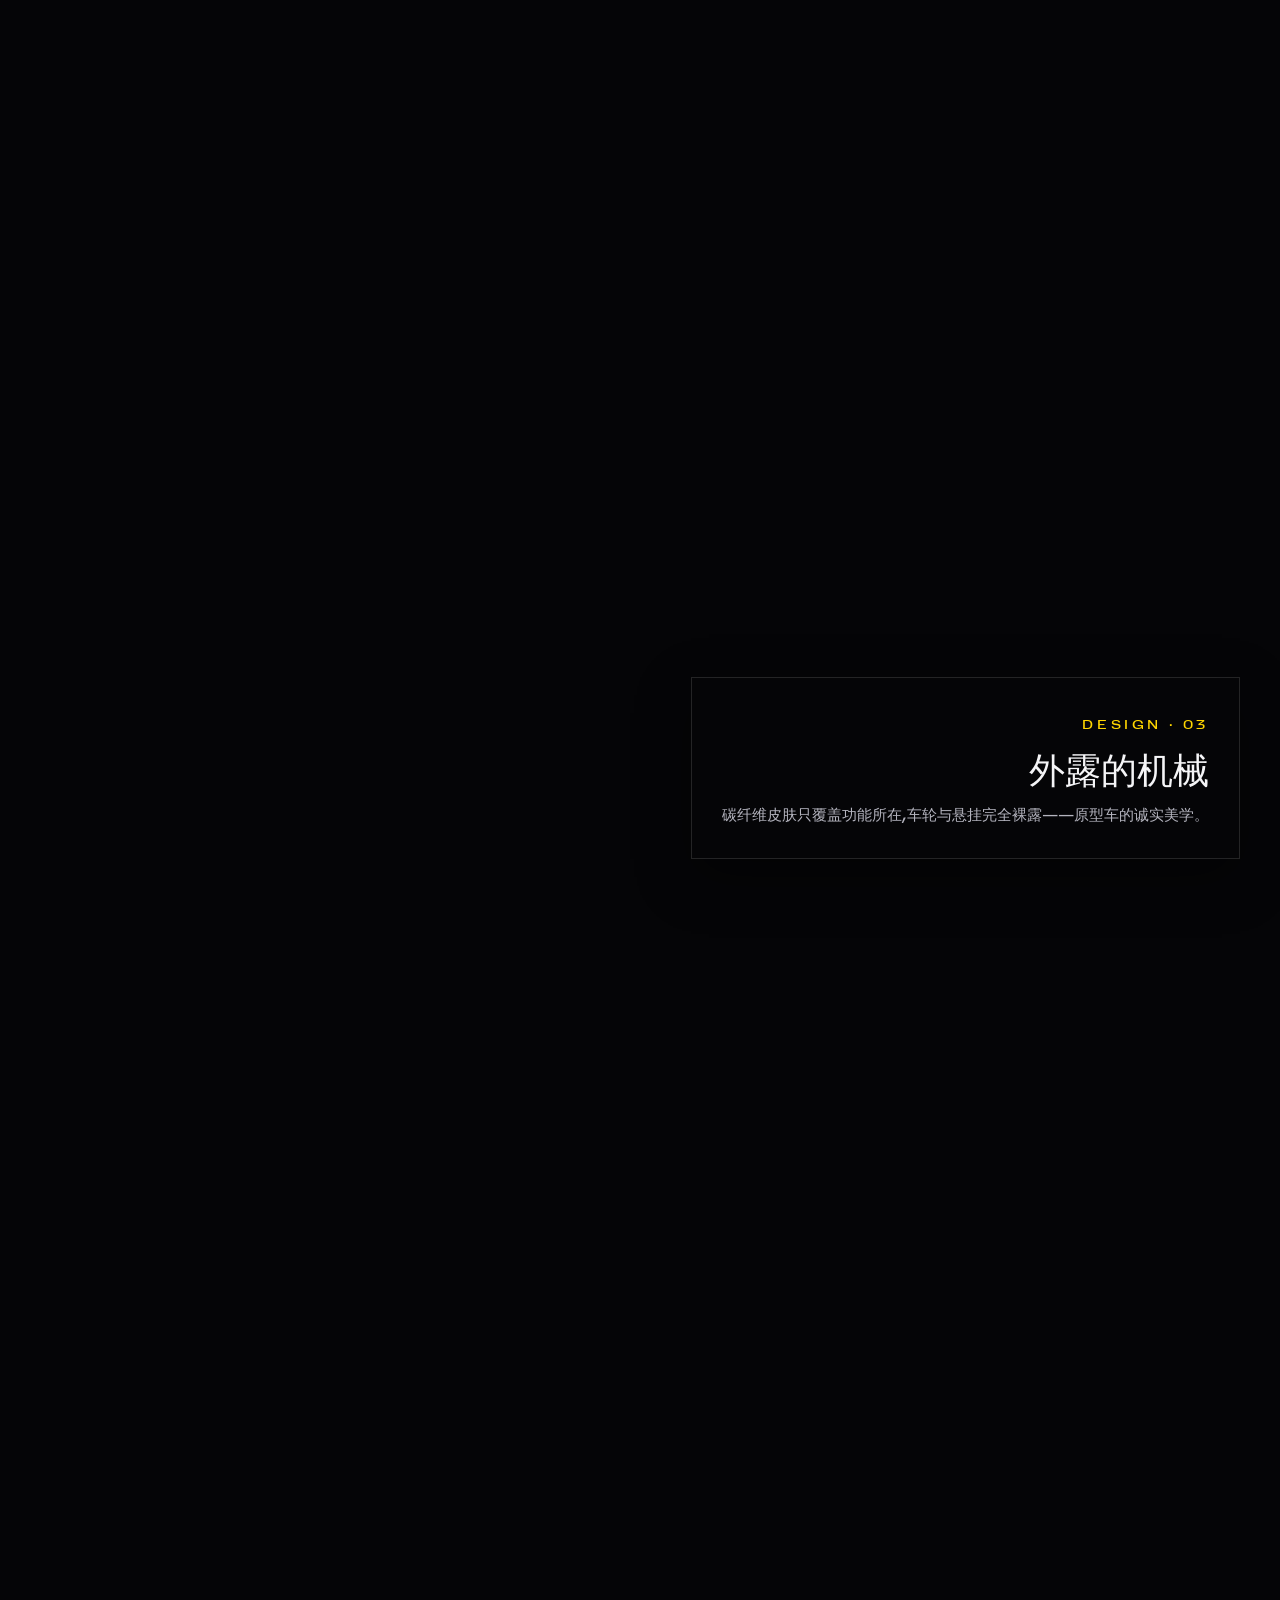
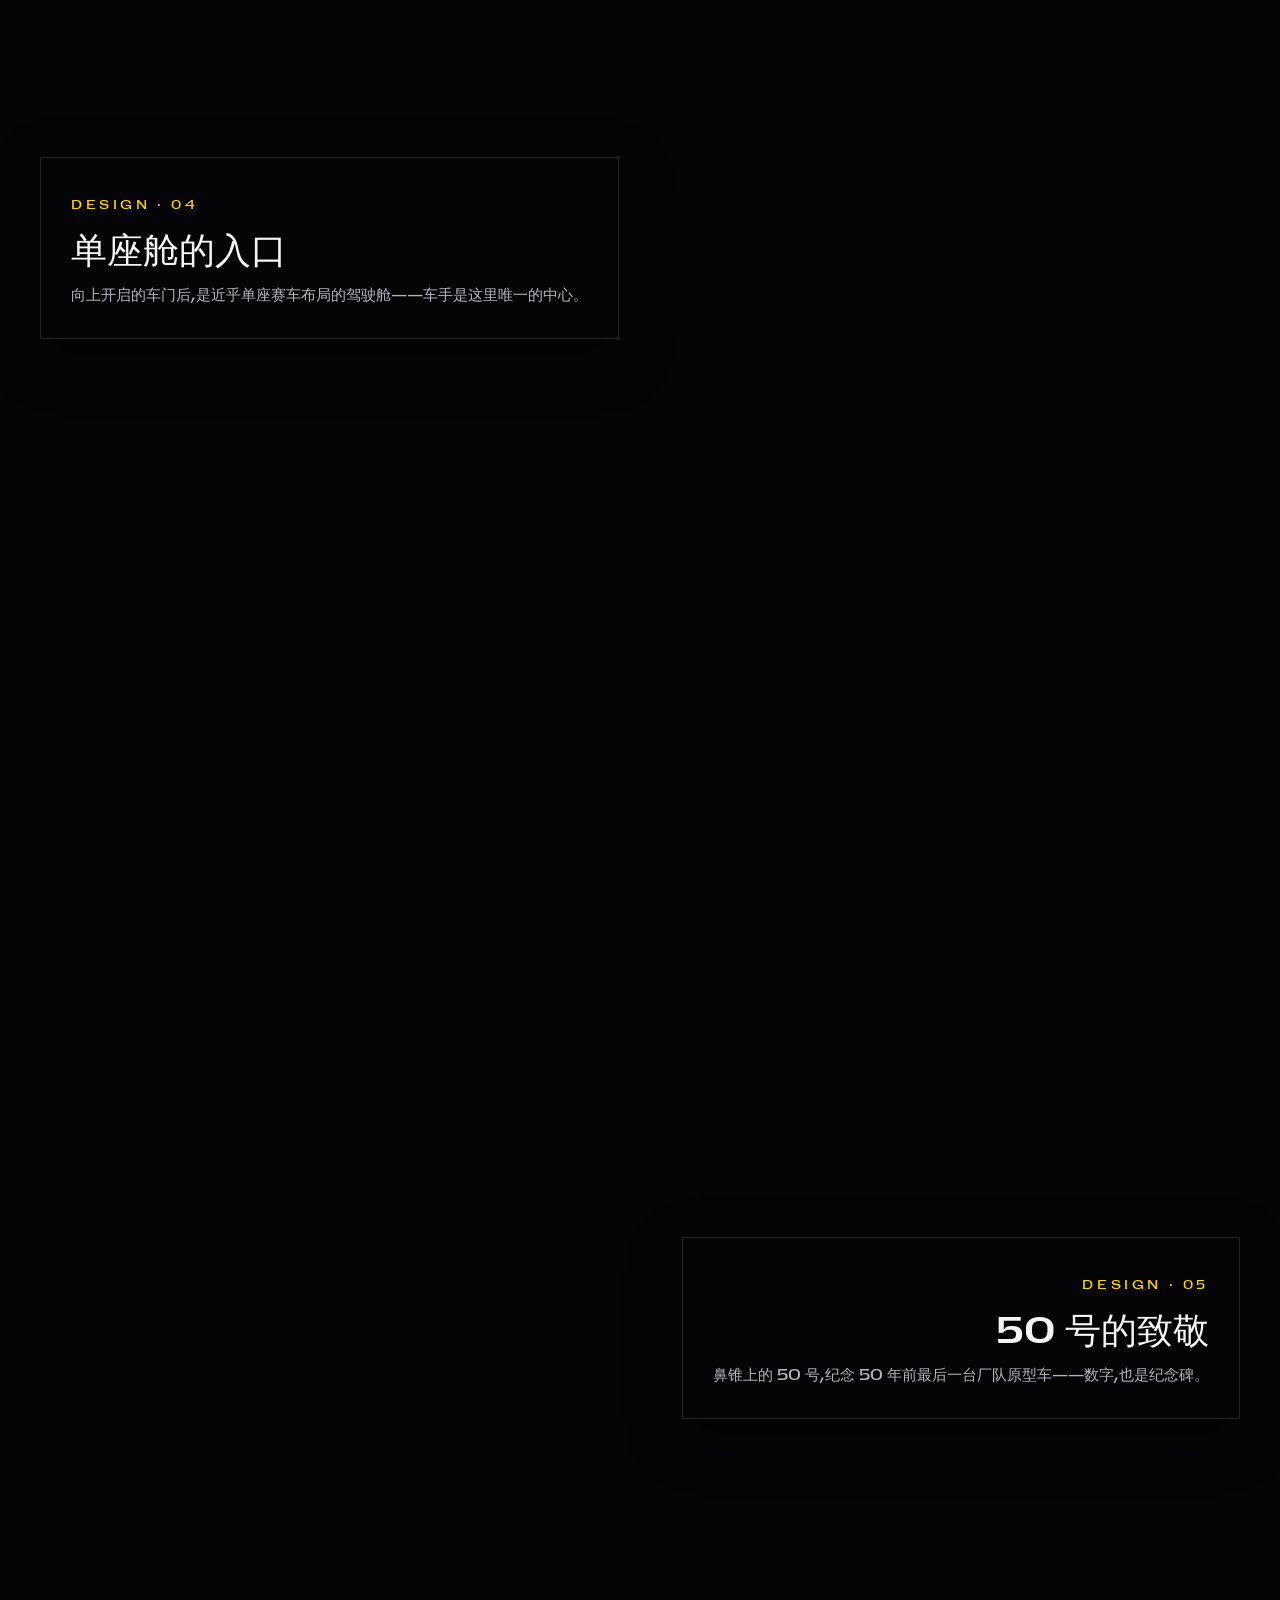
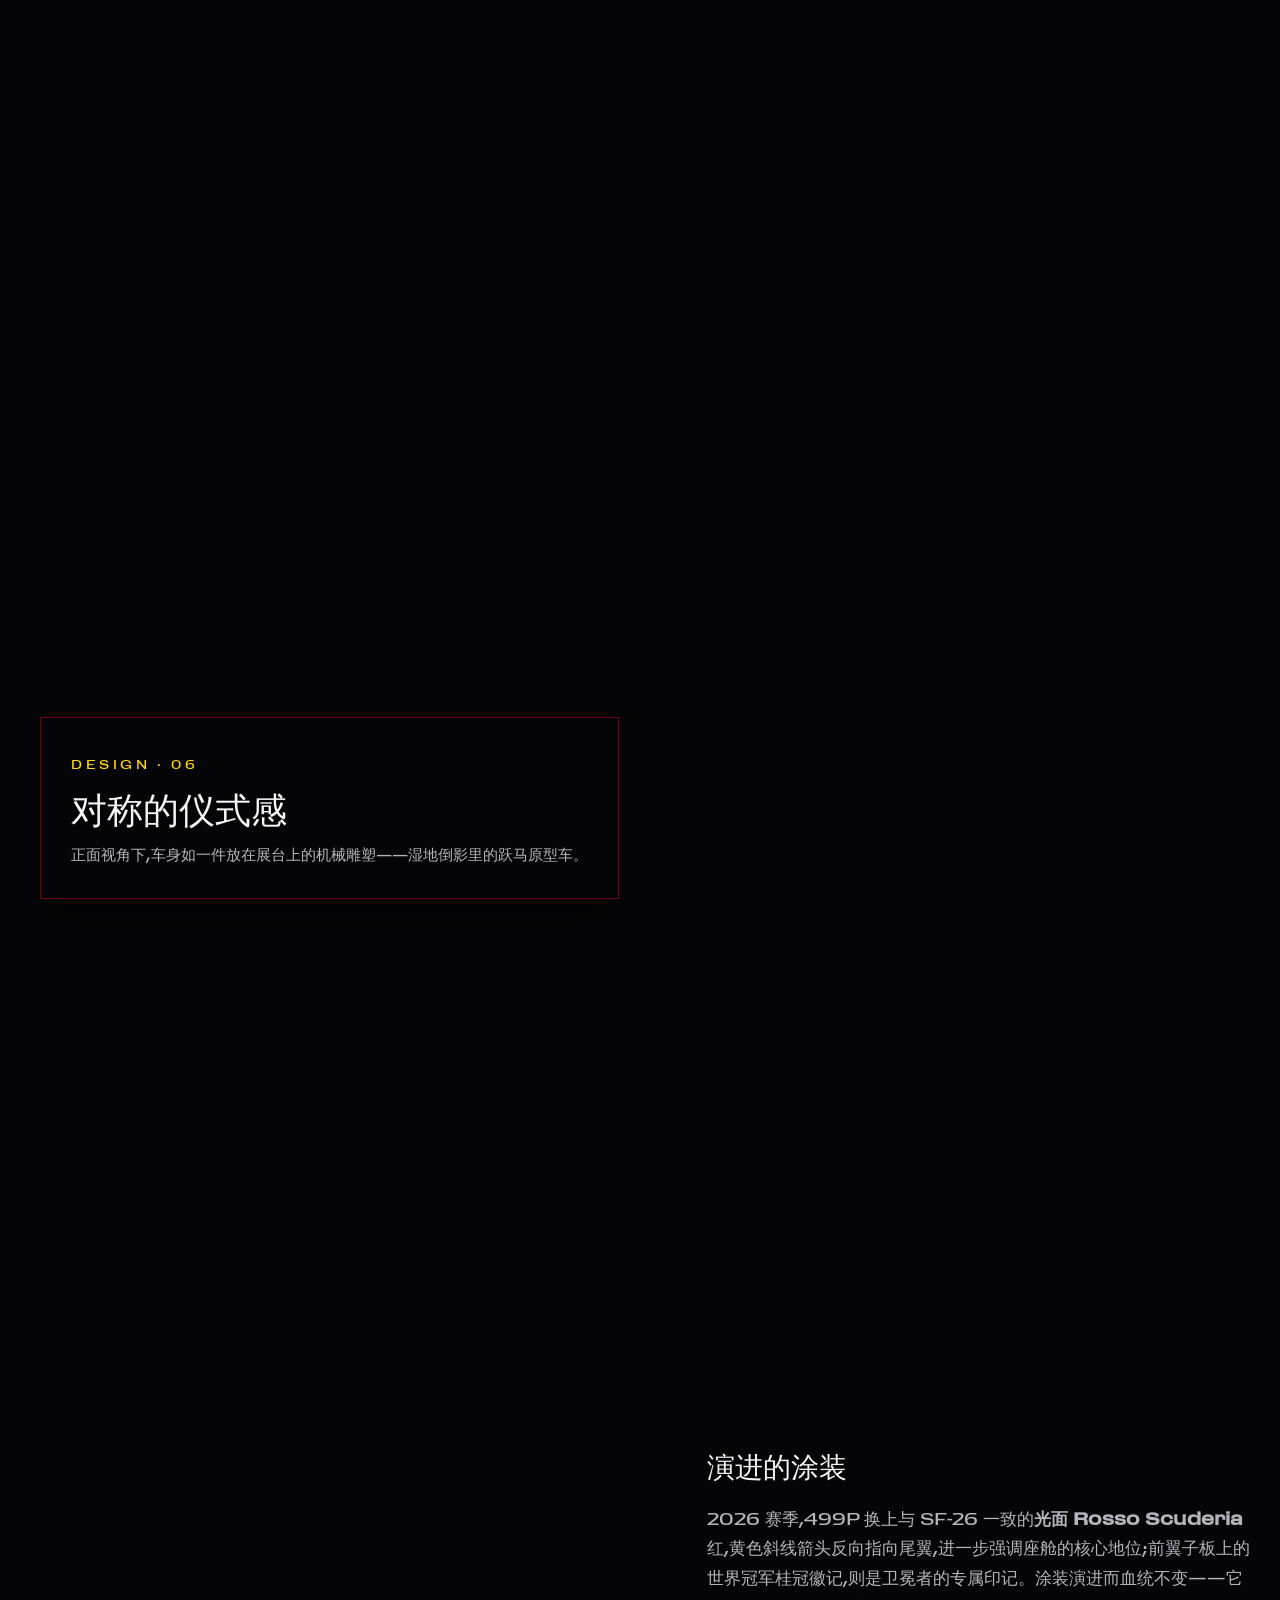
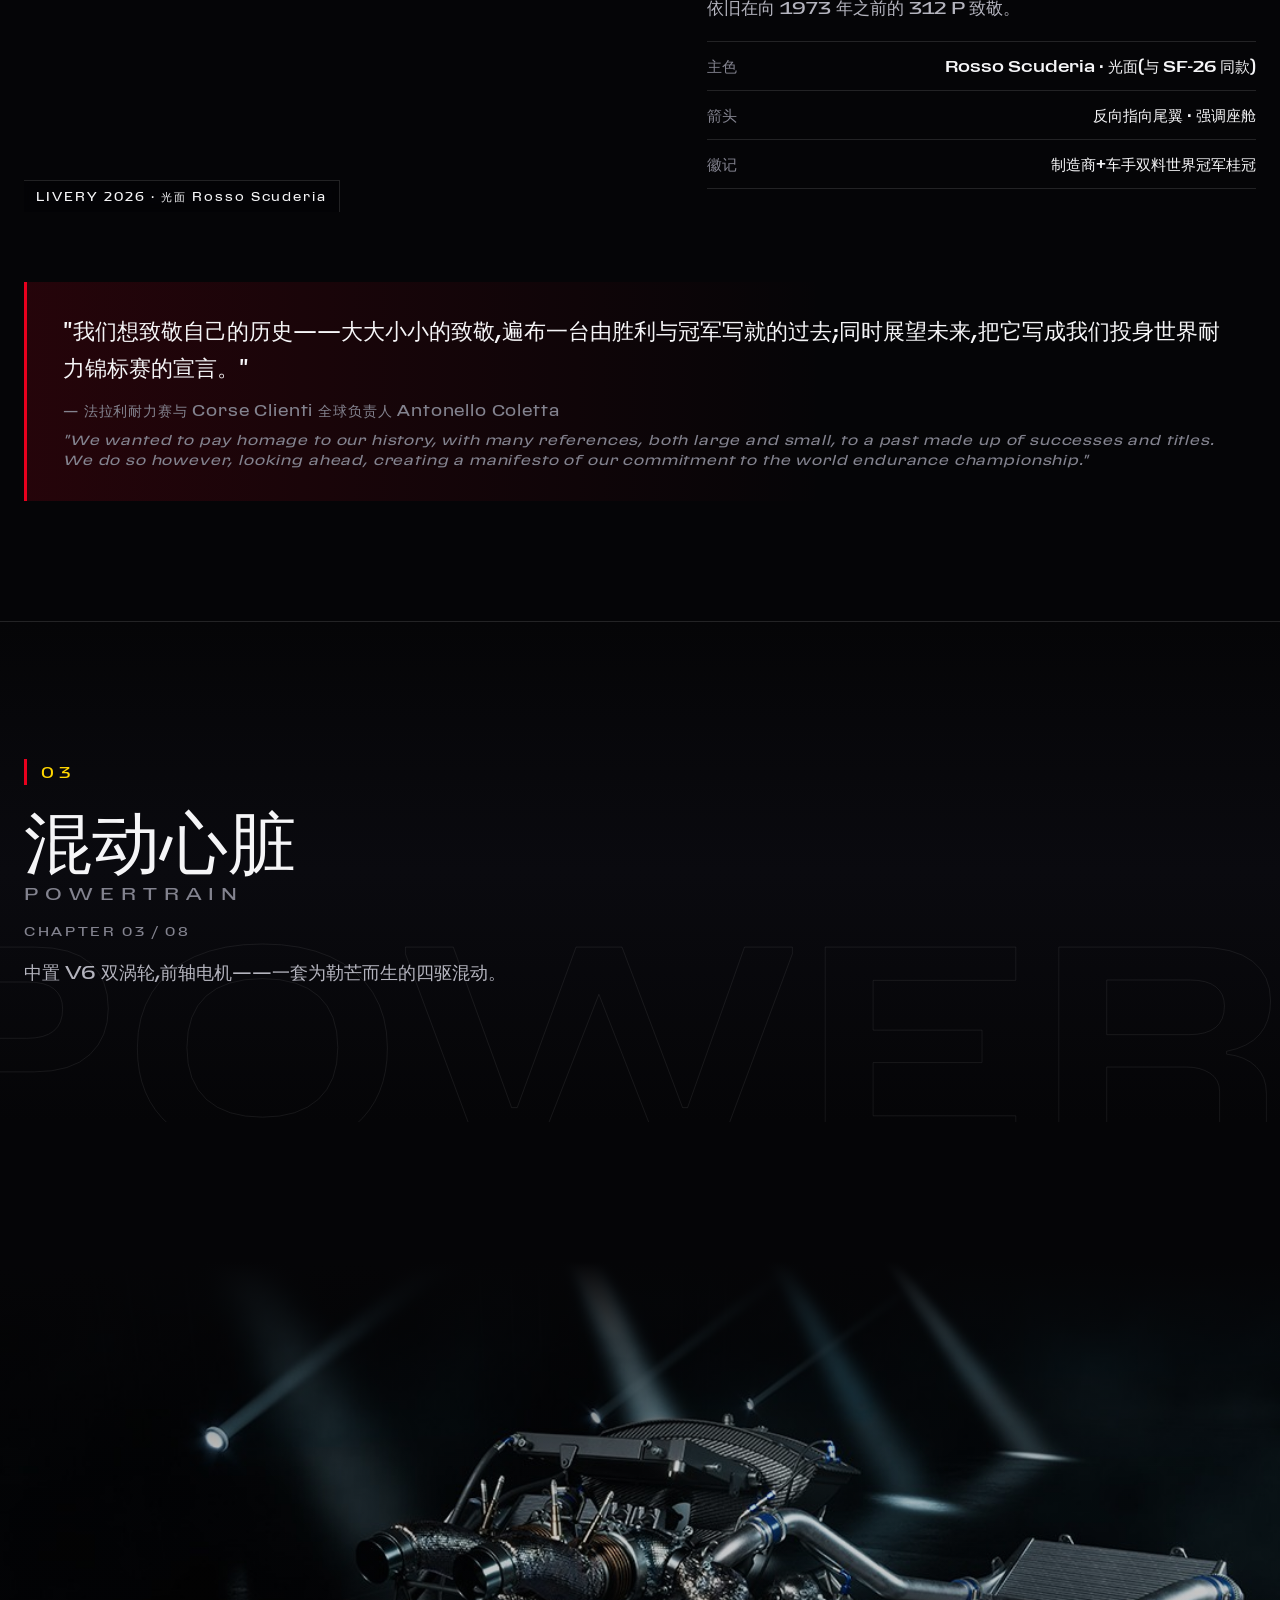
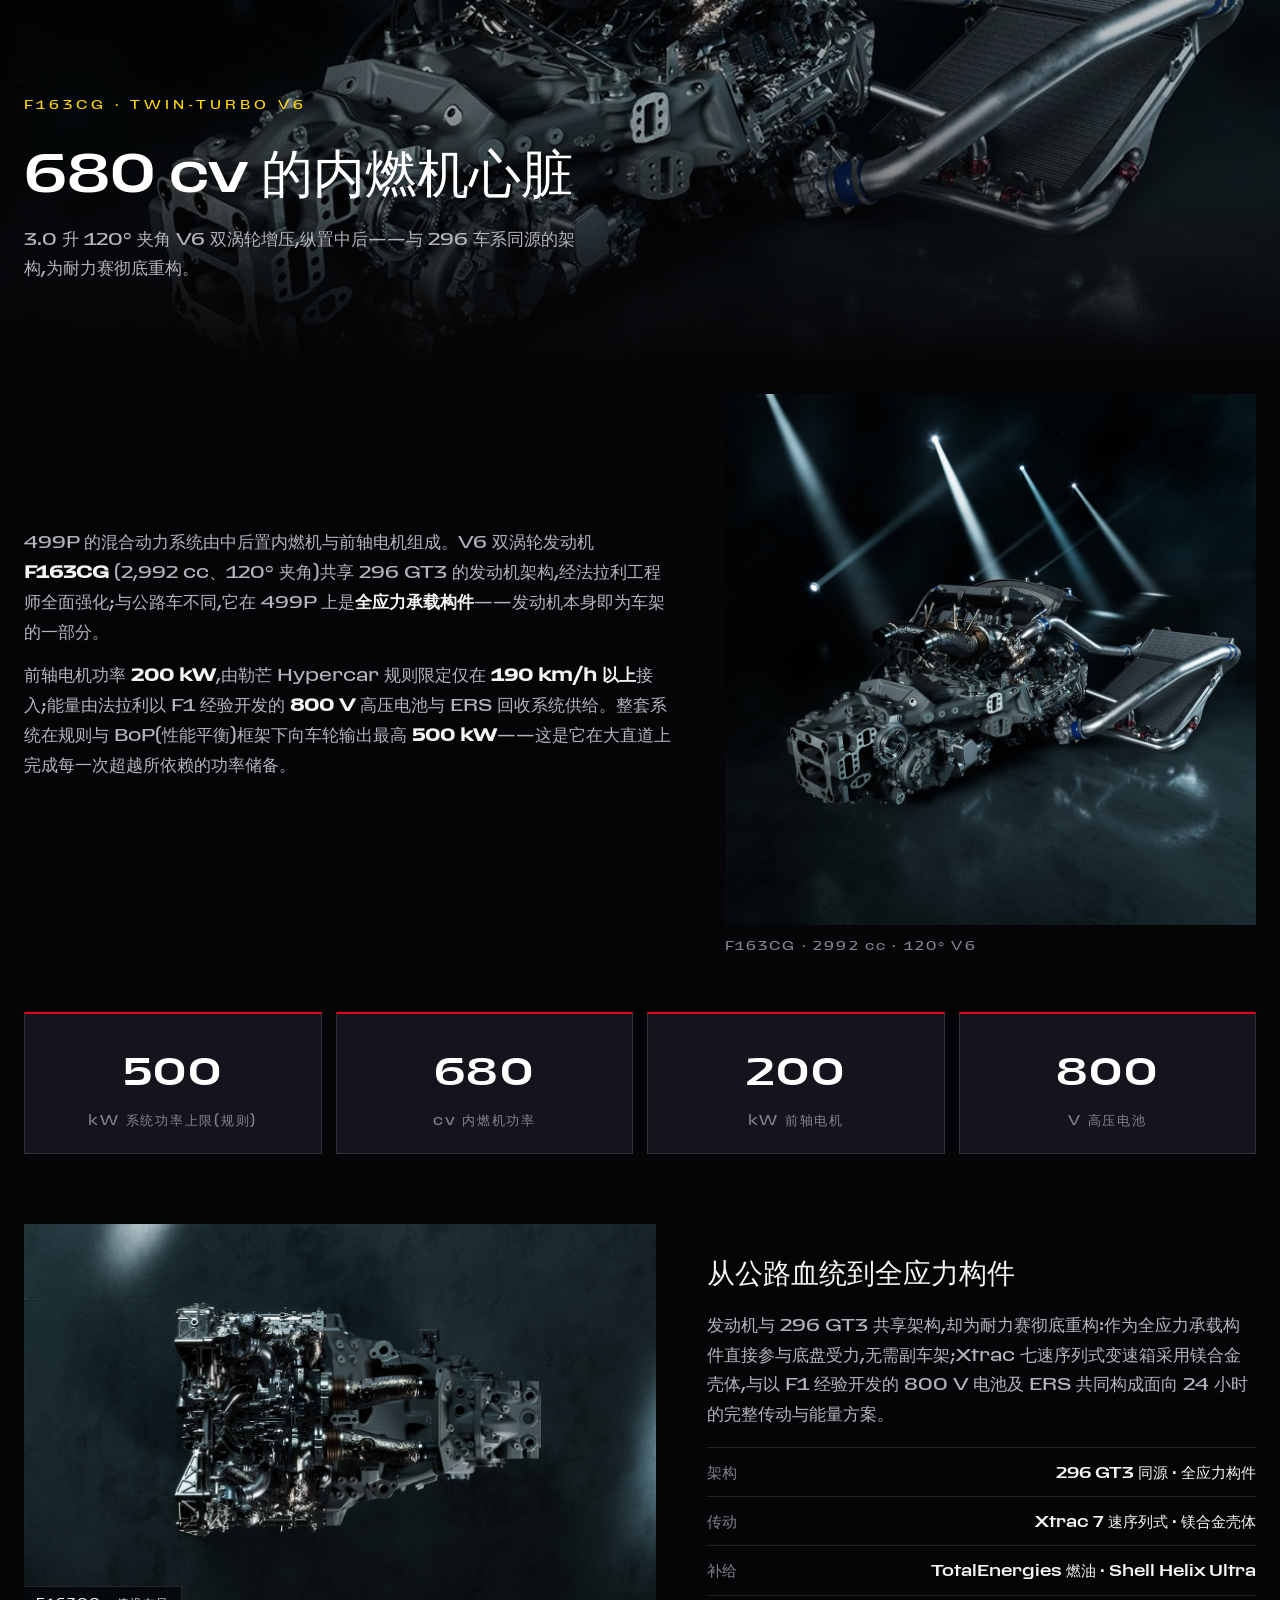
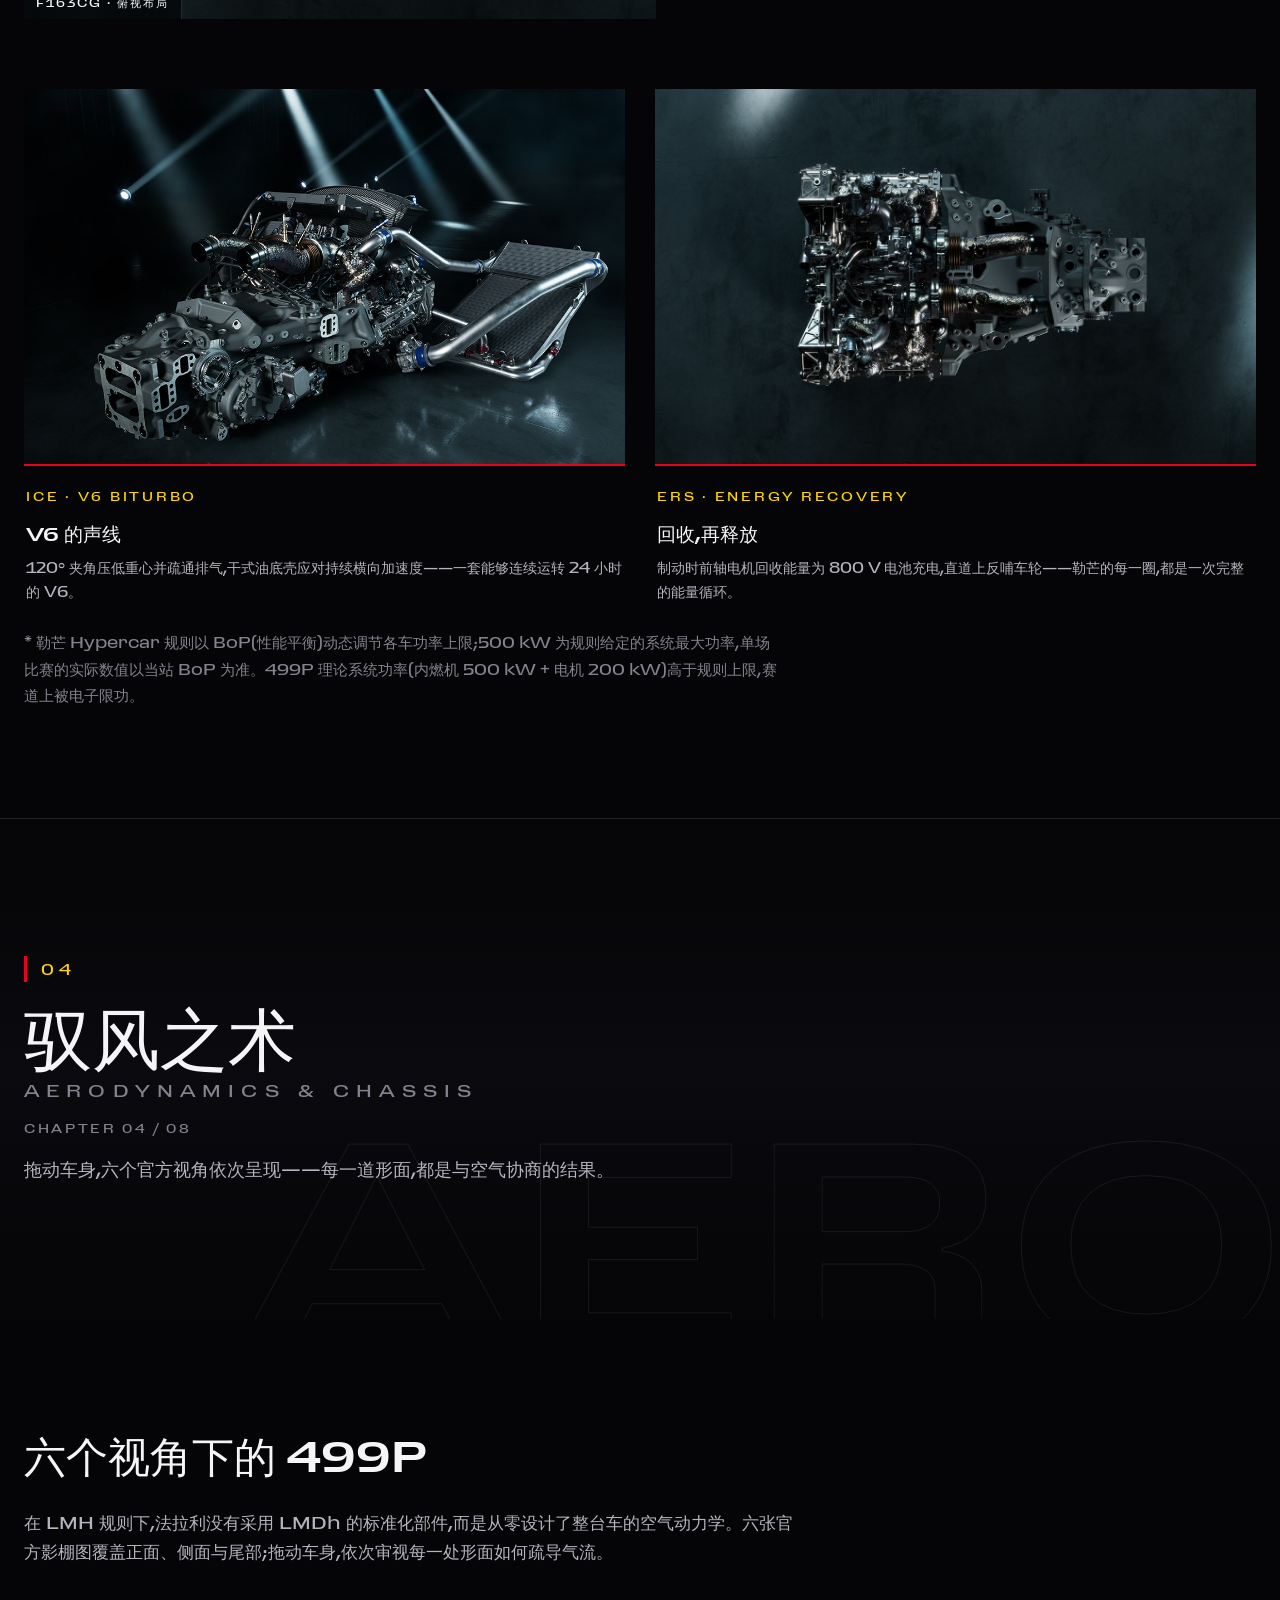
==== commit 64a49a01: "修复跳转区损坏:css?v=12 + sw cache bump 强制刷新缓存" ====
--- a/index.html
+++ b/index.html
@@ -12,7 +12,7 @@
 <meta property="og:url" content="https://www.ferrari.com/en-EN/hypercar/ferrari-499p">
 <meta name="twitter:card" content="summary_large_image">
 <script src="js/lang-detect.js?v=11"></script>
-<link rel="stylesheet" href="css/style.css?v=11">
+<link rel="stylesheet" href="css/style.css?v=12">
 <link rel="manifest" href="manifest.json">
 <link rel="icon" type="image/png" href="img/favicon-32.png">
 </head>
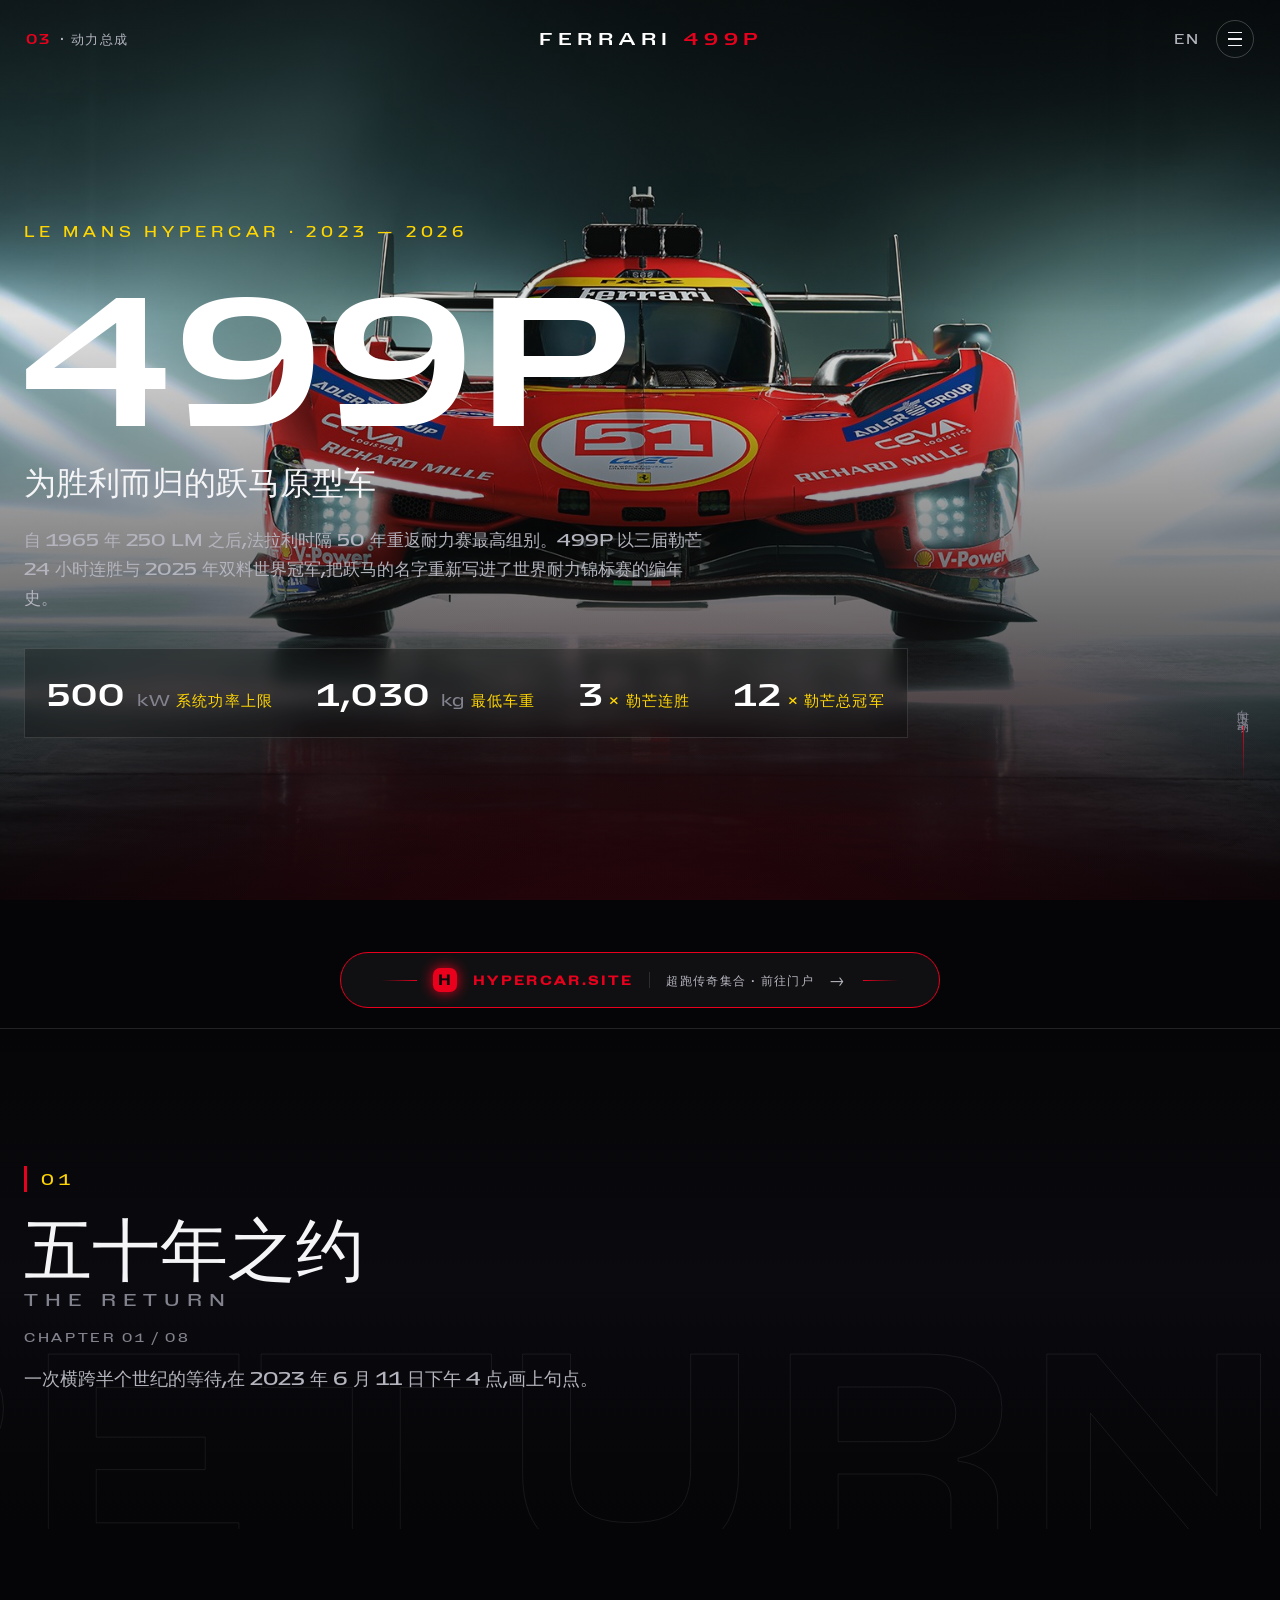
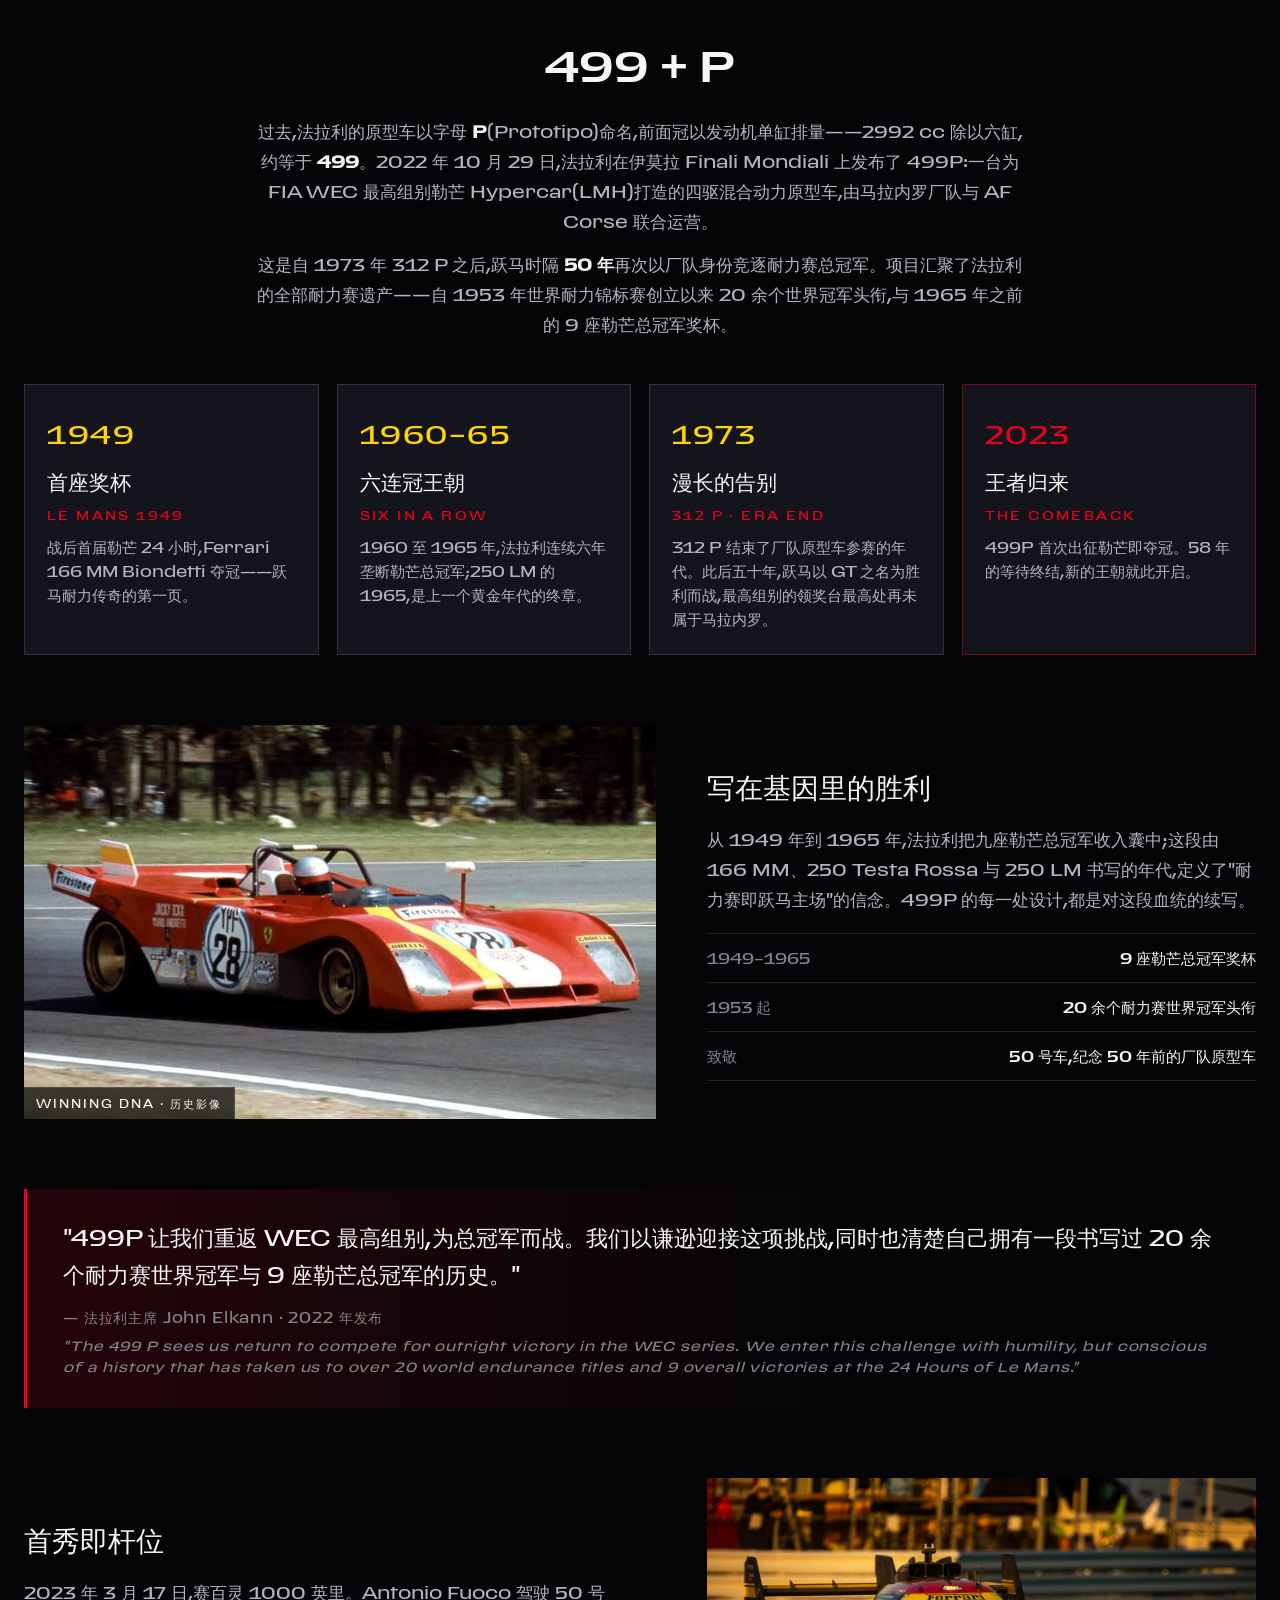
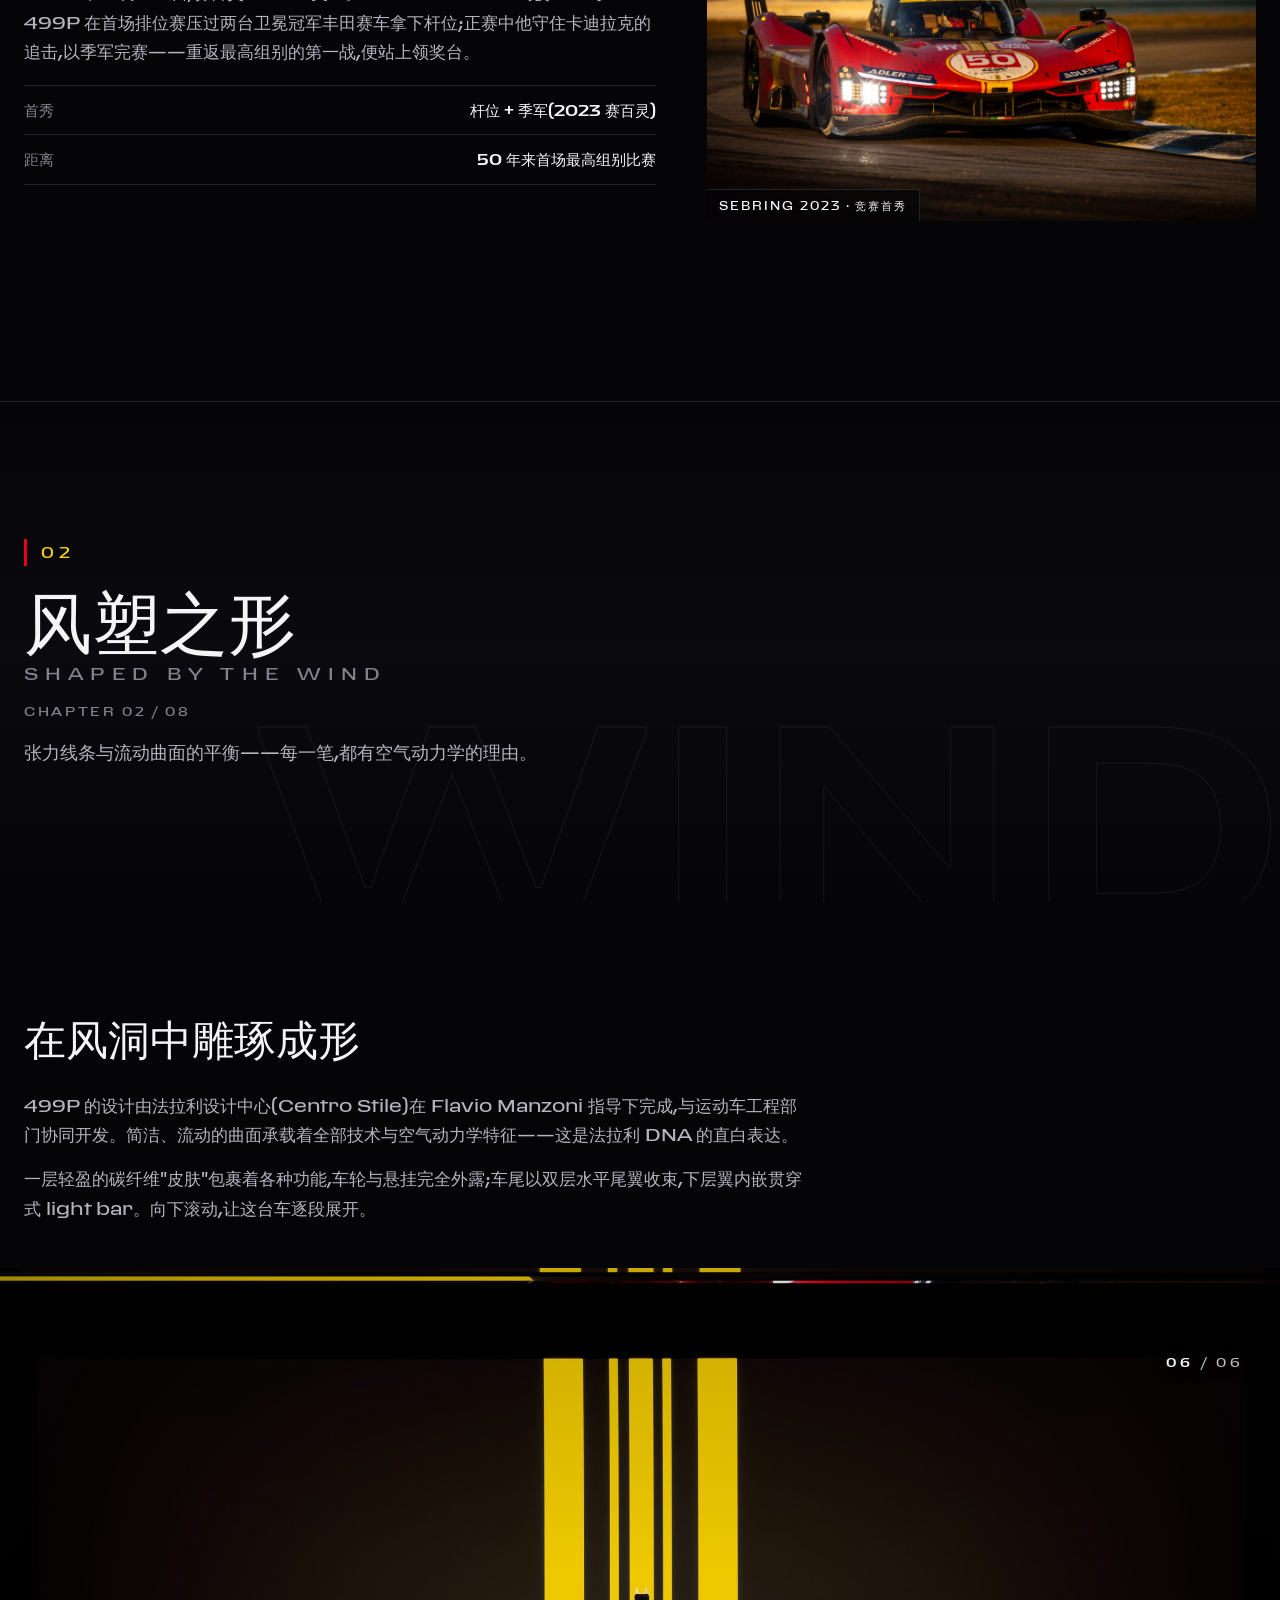
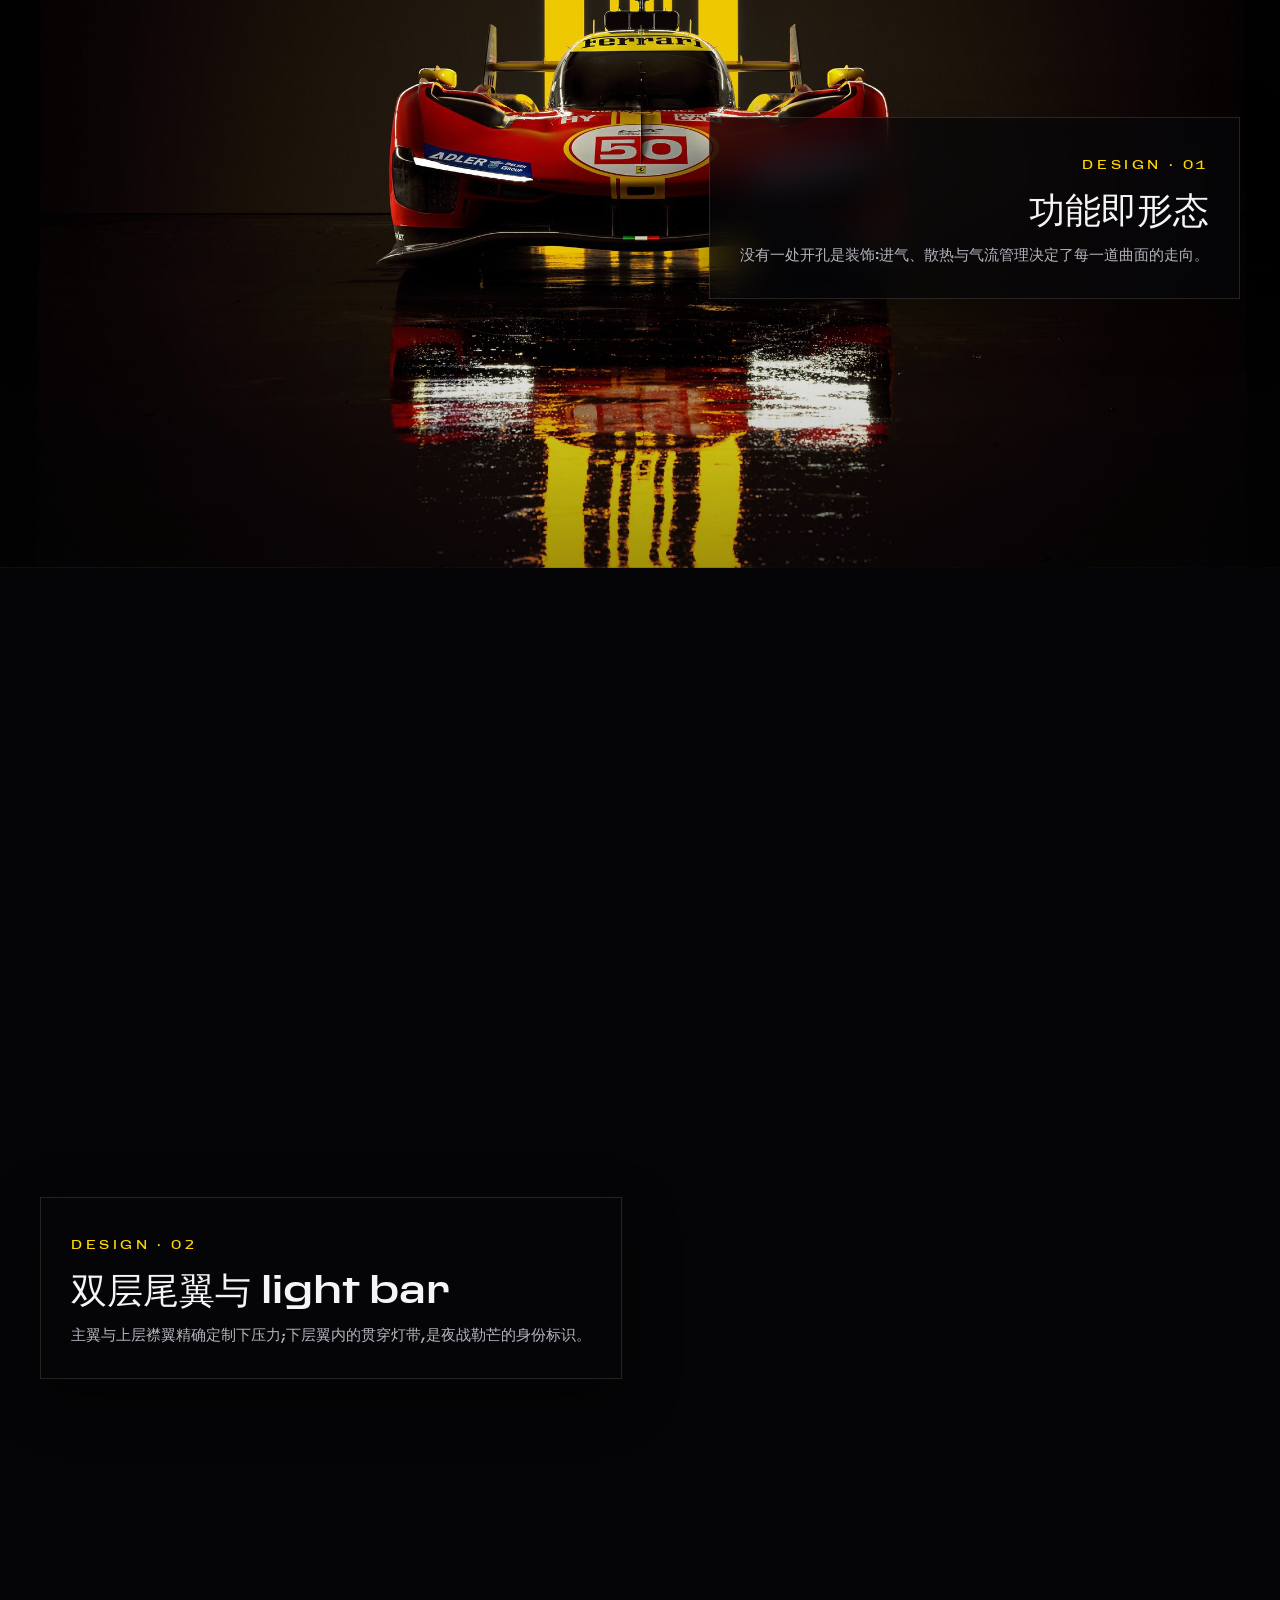
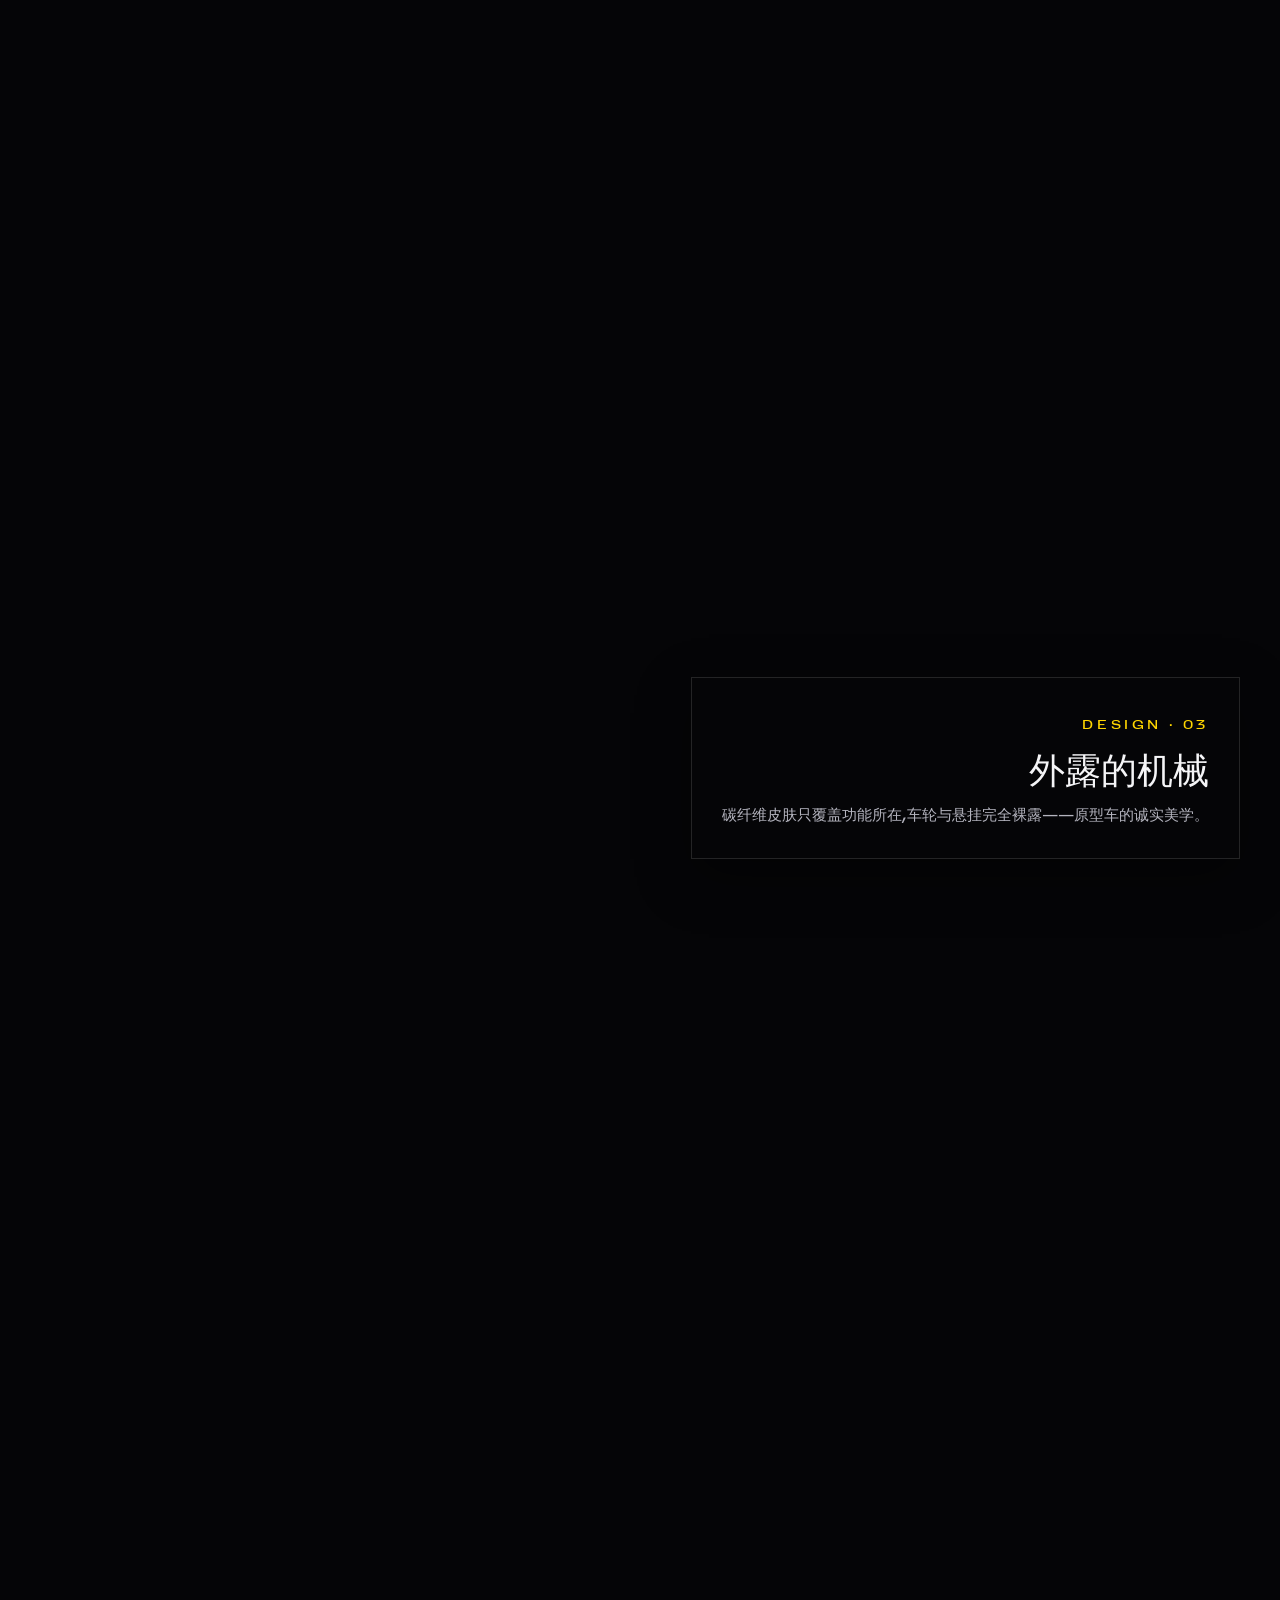
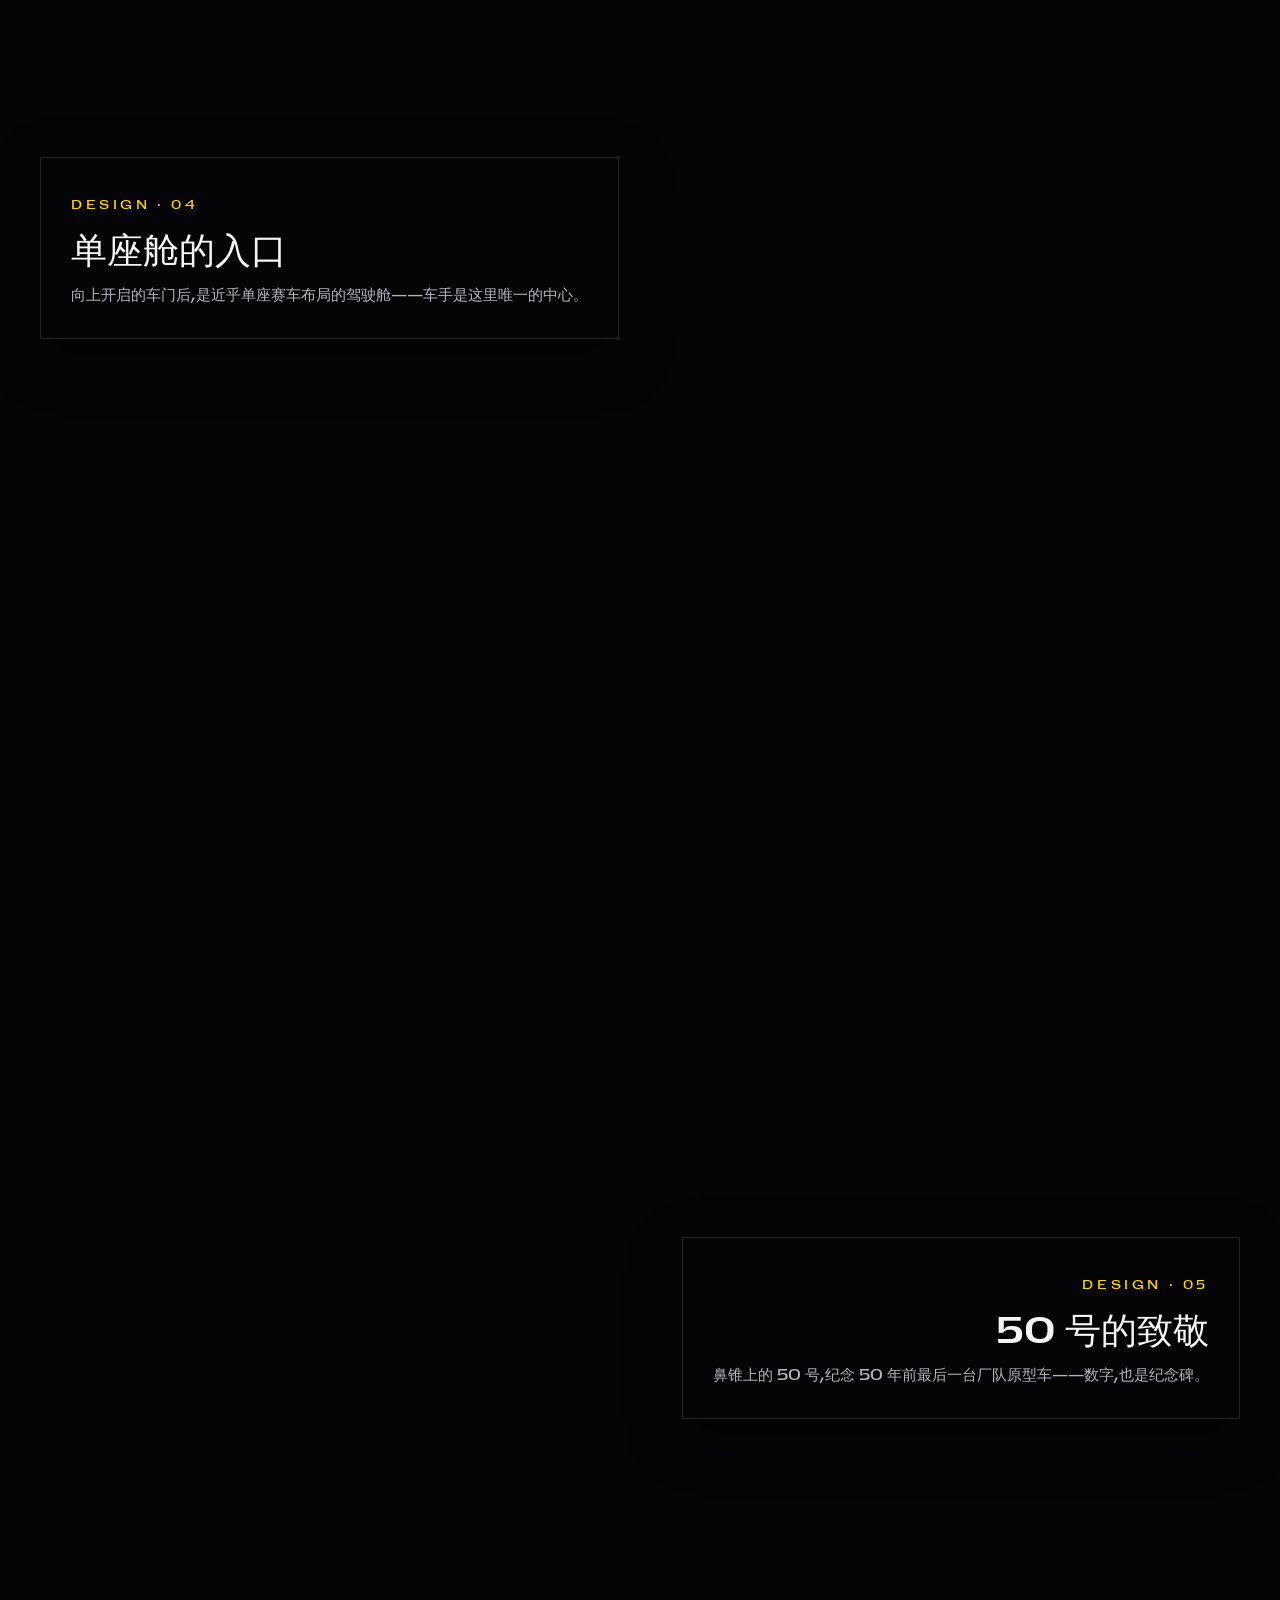
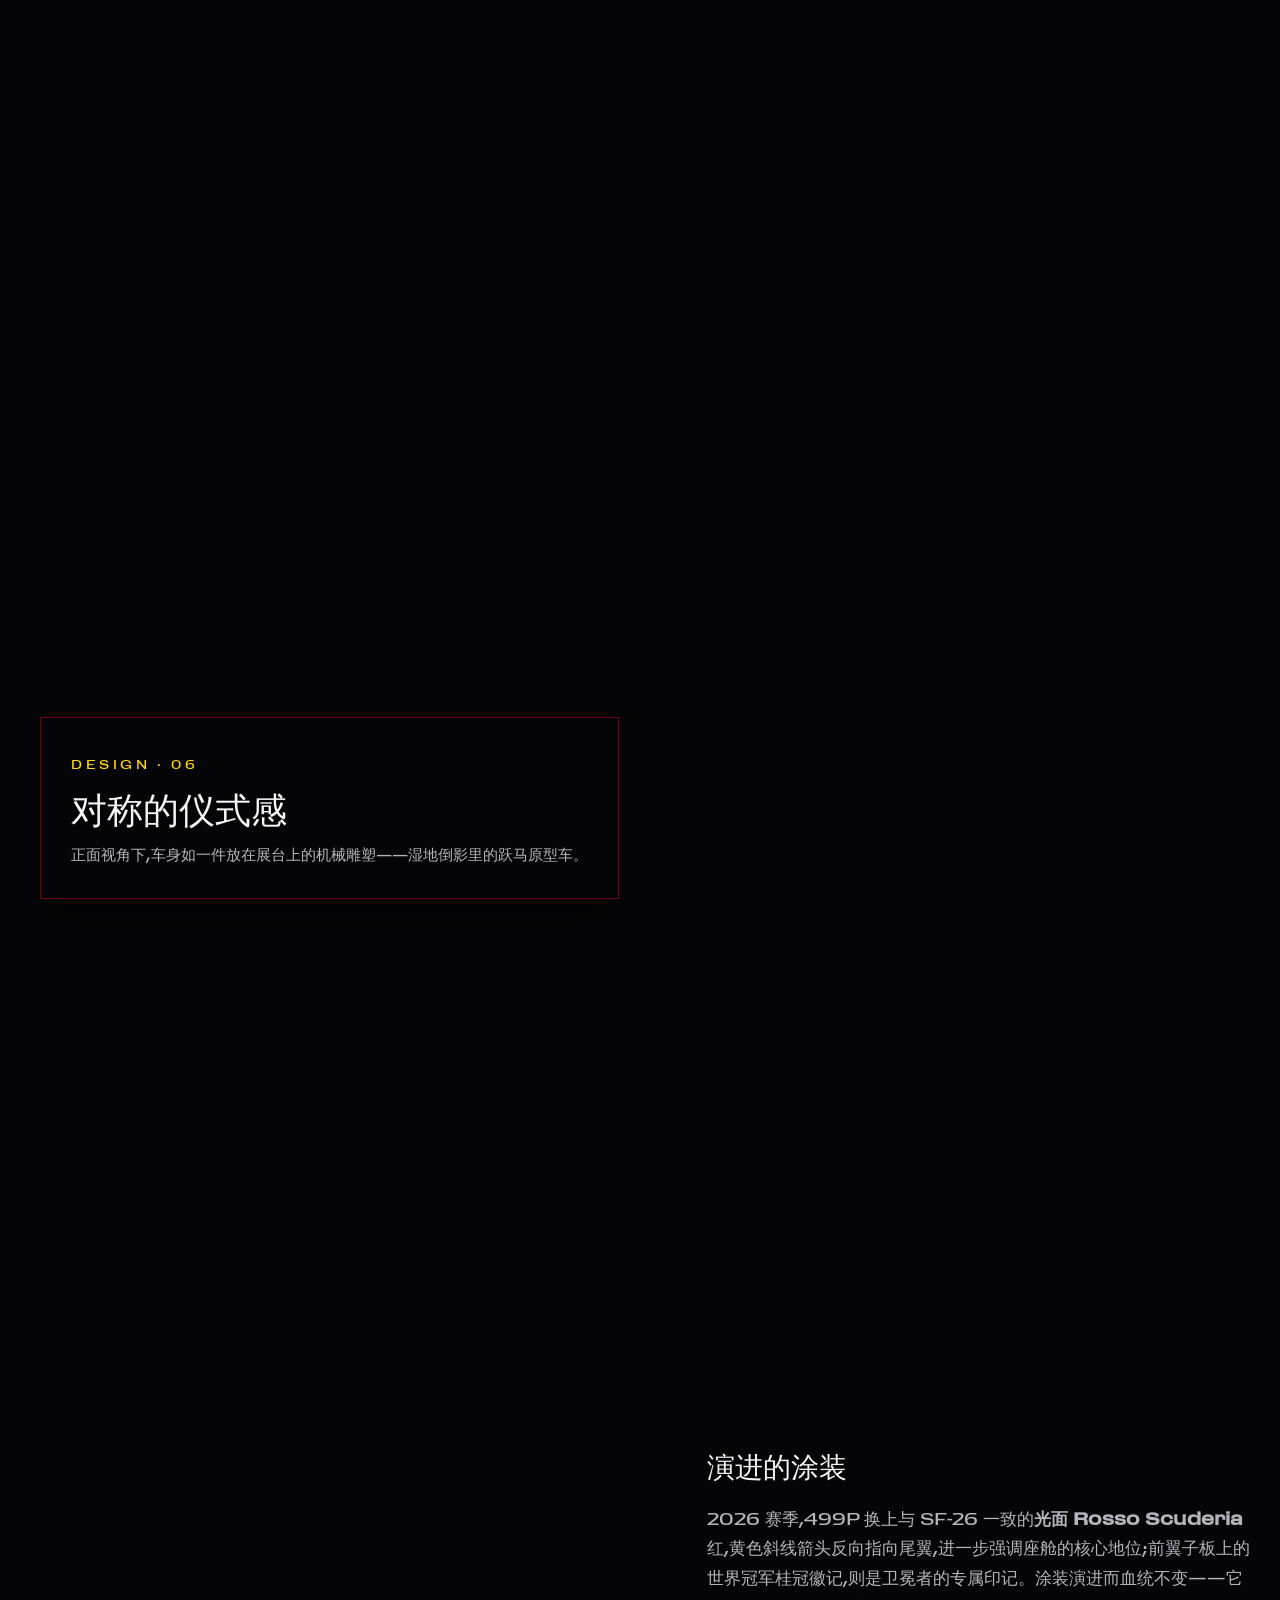
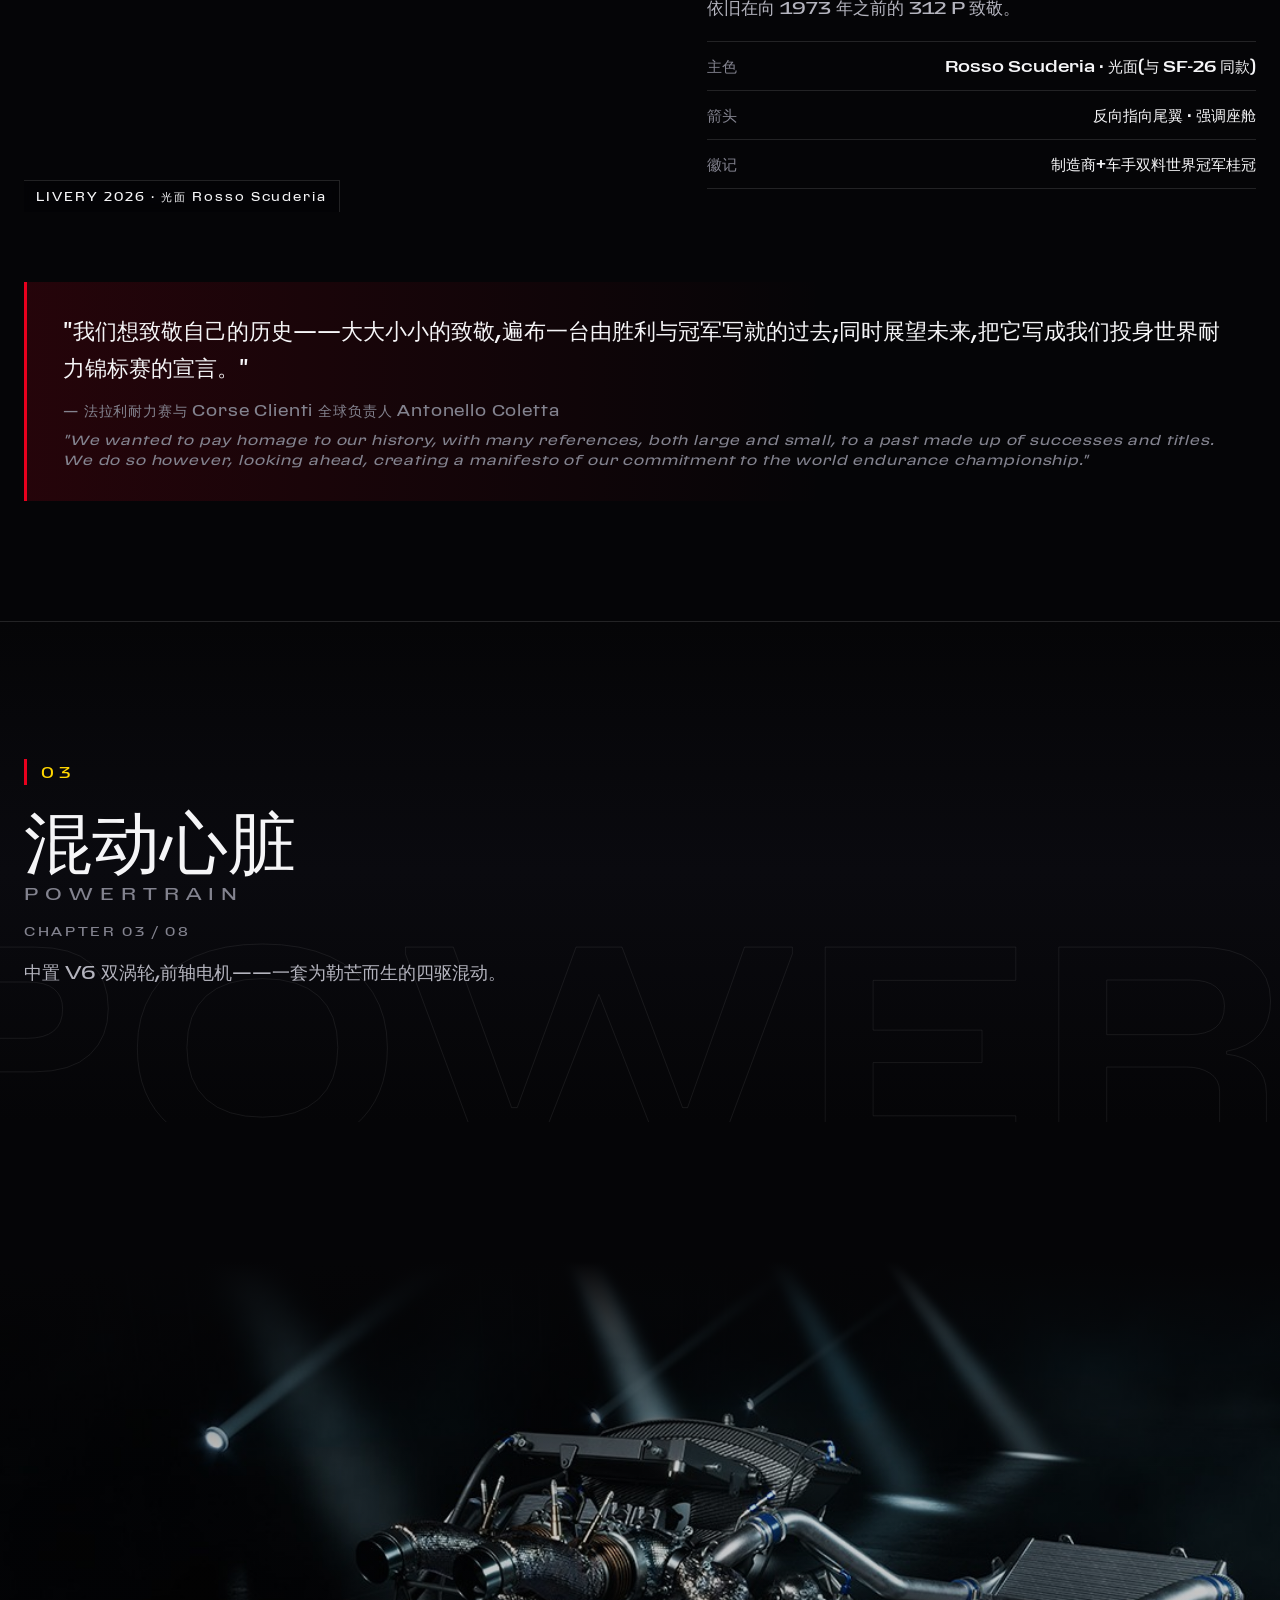
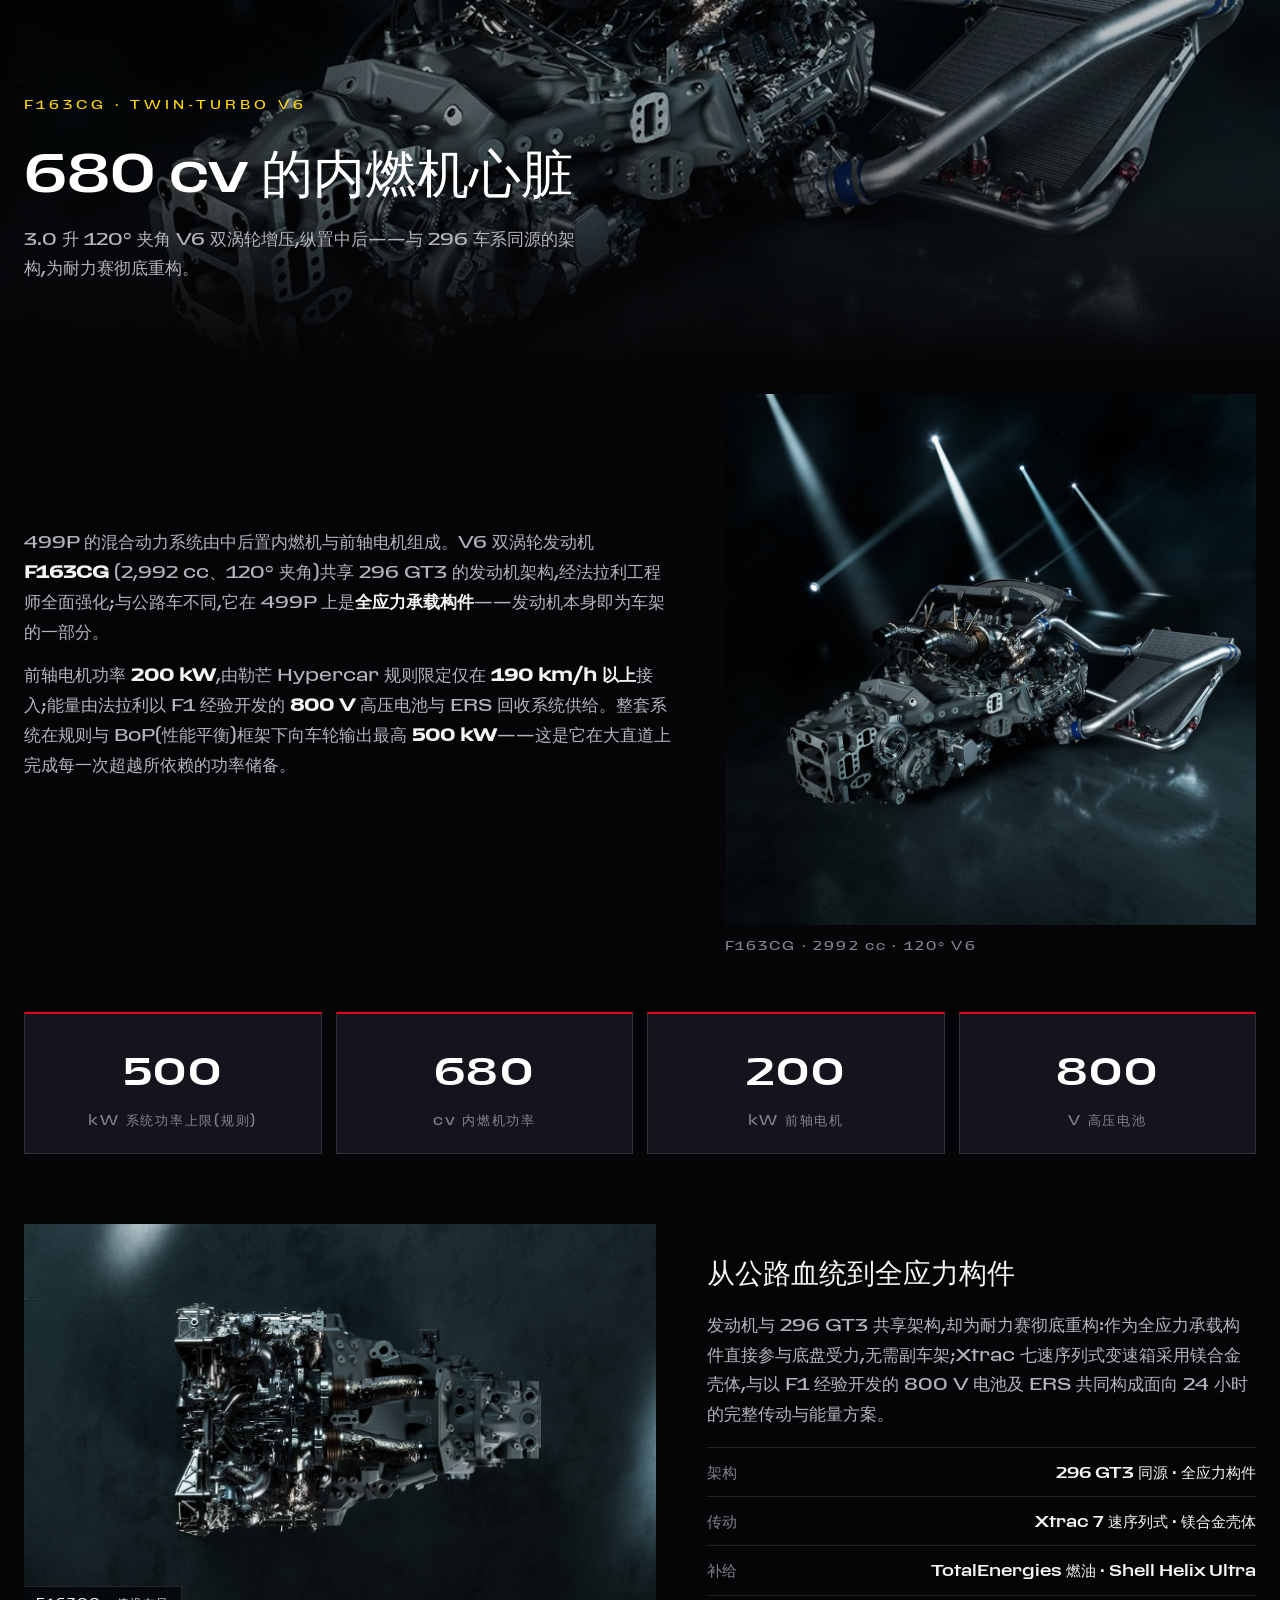
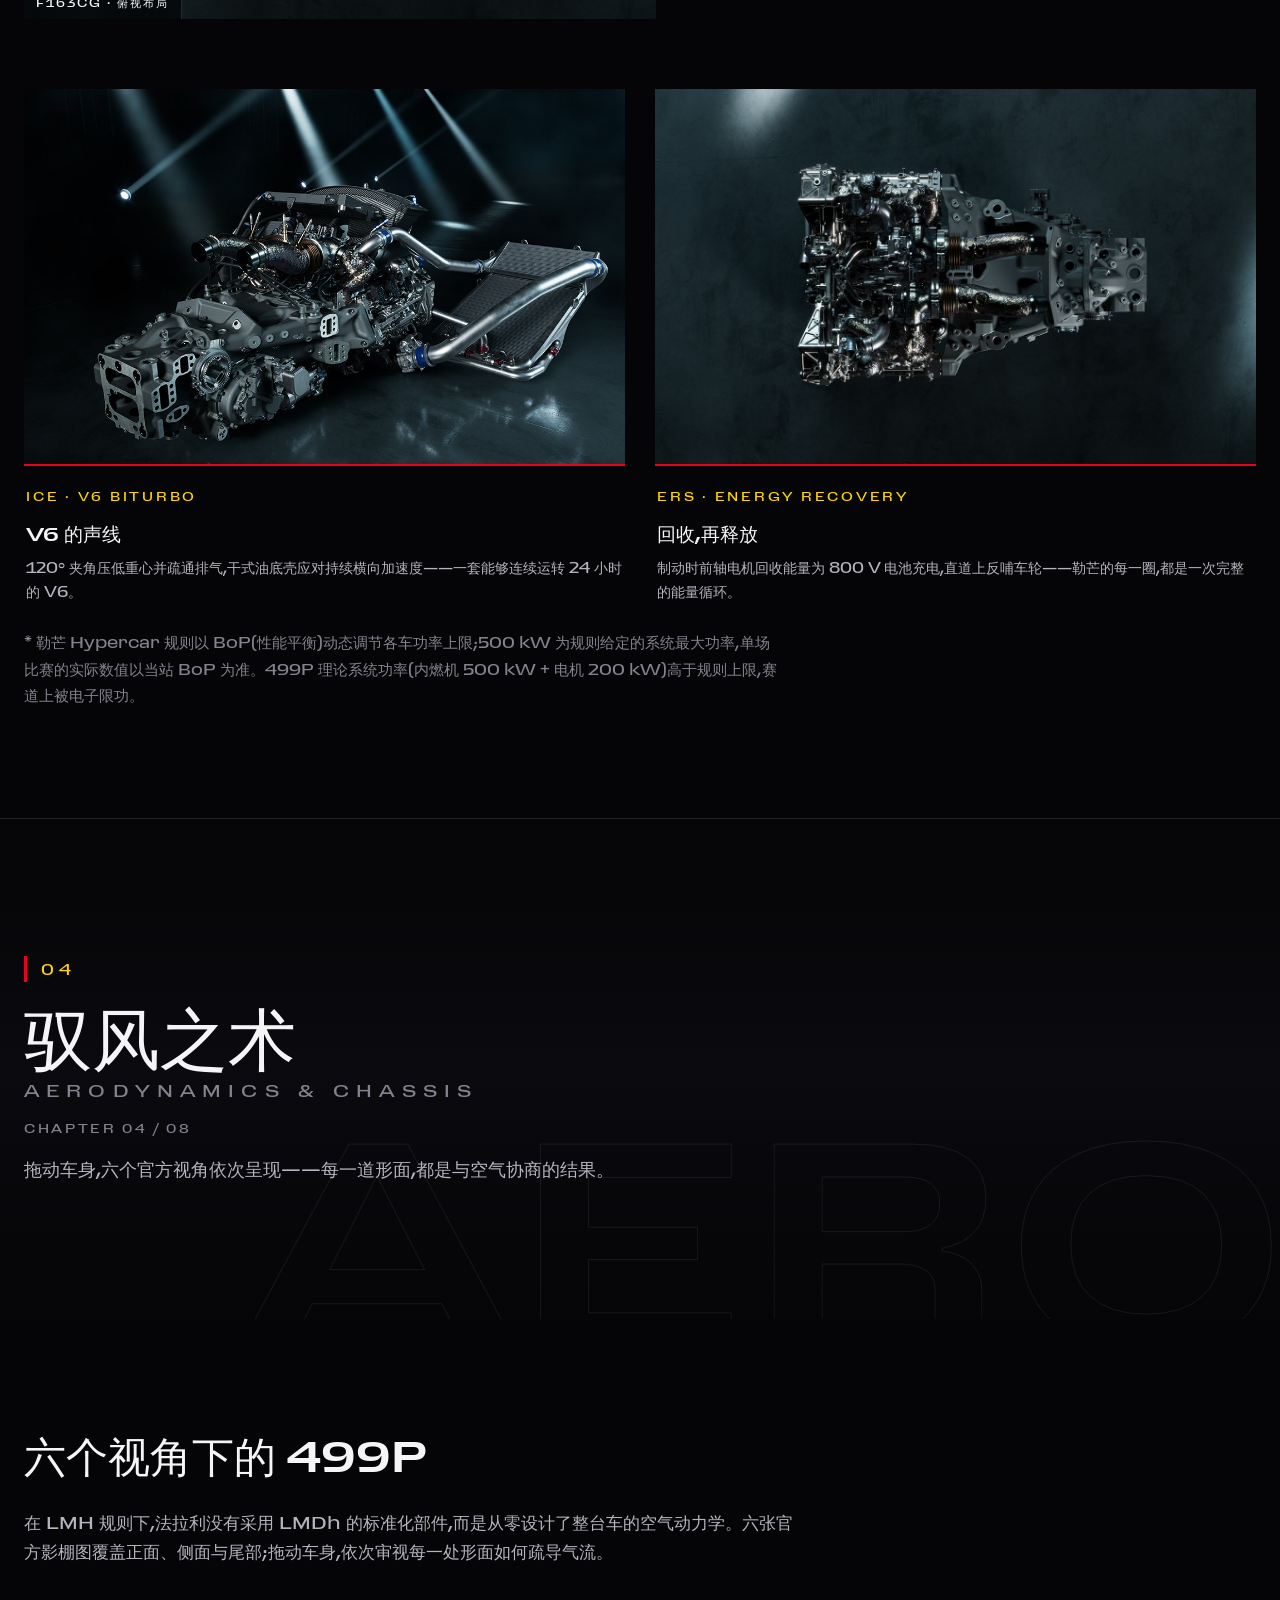
==== commit 7680bba8: "规范化:接入共享语言逻辑与 SEO 基建,清理未引用素材 - 语言分流改用 shared/v1/lang.js(统一实现,沿用原 localStorage 键与跳转方向) - 新增 robots.tx" ====
--- a/index.html
+++ b/index.html
@@ -11,10 +11,21 @@
 <meta property="og:image" content="img/hero-poster-2026-front.jpg">
 <meta property="og:url" content="https://www.ferrari.com/en-EN/hypercar/ferrari-499p">
 <meta name="twitter:card" content="summary_large_image">
-<script src="js/lang-detect.js?v=11"></script>
-<link rel="stylesheet" href="css/style.css?v=12">
+<script src="shared/v1/lang.js" data-strategy="ip" data-key="f499p-lang" data-fallback="ipinfo" data-direction="both" data-zh="index.html" data-en="en.html" defer></script>
+<link rel="stylesheet" href="shared/v1/components.css">
+<link rel="stylesheet" href="css/style.css?v=13">
 <link rel="manifest" href="manifest.json">
 <link rel="icon" type="image/png" href="img/favicon-32.png">
+<!-- hc:seo:start -->
+<!-- generated by tools/seo.py · cars.json · 2026-09-11 -->
+<link rel="canonical" href="https://499p.hypercar.site/">
+<link rel="alternate" hreflang="zh-CN" href="https://499p.hypercar.site/">
+<link rel="alternate" hreflang="en" href="https://499p.hypercar.site/en.html">
+<link rel="alternate" hreflang="x-default" href="https://499p.hypercar.site/">
+<script type="application/ld+json">
+{"@context":"https://schema.org","@type":"Car","name":"Ferrari 499P","brand":{"@type":"Brand","name":"Ferrari"},"model":"499P","url":"https://499p.hypercar.site/","description":"为胜利而归 · 勒芒三连冠","productionDate":"2023","image":"https://499p.hypercar.site/img/hero-poster-2026-front.jpg","additionalProperty":[{"@type":"PropertyValue","name":"最大功率","value":"680 hp"},{"@type":"PropertyValue","name":"极速","value":"340 km/h"},{"@type":"PropertyValue","name":"勒芒冠军","value":"3 × 勒芒"}]}
+</script>
+<!-- hc:seo:end -->
 </head>
 <body>
 
--- a/shared/v1/components.css
+++ b/shared/v1/components.css
@@ -0,0 +1,83 @@
+/* ==========================================================================
+   shared/v1/components.css — hypercar 站点群共享组件
+   --------------------------------------------------------------------------
+   只收录**经实测逐字节相同**的组件。抽取工具:
+     tools/extract_component.py --component <名> --from <来源站>
+   依据:tools/analyze_css.py 的重合度报告。差异站一律不合并。
+   引用顺序:components.css 必须在各站 theme.css / page.css 之前,
+   这样站点级覆盖仍然生效。
+   ========================================================================== */
+
+/* === portal-bar : begin === */
+/* ---------- HYPERCAR 门户跳转 ---------- */
+.portal-bar {
+  display: flex;
+  align-items: center;
+  gap: 16px;
+  width: fit-content;
+  max-width: calc(100% - 48px);
+  margin: 52px auto 20px;
+  padding: 15px 40px;
+  border: 1.5px solid var(--accent, var(--blue-lux, var(--red, var(--gold))));
+  border-radius: 999px;
+  background: rgba(255, 255, 255, 0.045);
+  color: var(--ink-dim, var(--dim));
+  font-family: var(--font-mono, var(--mono));
+  font-size: 11.5px;
+  letter-spacing: 0.2em;
+  text-decoration: none;
+  transition: border-color .35s, color .35s, background .35s, transform .35s;
+}
+.portal-bar:hover { transform: translateY(-2px); background: rgba(255, 255, 255, 0.09); }
+.portal-bar__rule {
+  width: 36px;
+  height: 1px;
+  flex: none;
+  background: linear-gradient(90deg, transparent, var(--accent, var(--blue-lux, var(--red, var(--gold)))));
+}
+.portal-bar__rule--r { background: linear-gradient(90deg, var(--accent, var(--blue-lux, var(--red, var(--gold)))), transparent); }
+.portal-bar__badge {
+  width: 24px;
+  height: 24px;
+  border-radius: 7px;
+  flex: none;
+  display: grid;
+  place-items: center;
+  background: var(--accent, var(--blue-lux, var(--red, var(--gold))));
+  color: #0b0b0e;
+  font-size: 13px;
+  font-weight: 700;
+  box-shadow: 0 0 14px var(--accent, var(--blue-lux, var(--red, var(--gold))));
+}
+.portal-bar__name {
+  color: var(--accent, var(--blue-lux, var(--red, var(--gold))));
+  font-weight: 700;
+  letter-spacing: 0.24em;
+  white-space: nowrap;
+}
+.portal-bar__sep {
+  width: 1px;
+  height: 16px;
+  flex: none;
+  background: var(--line);
+}
+.portal-bar__text {
+  color: var(--ink-dim, var(--dim));
+  letter-spacing: 0.12em;
+  white-space: nowrap;
+}
+.portal-bar__arrow { font-style: normal; transition: transform .35s; }
+.portal-bar:hover .portal-bar__arrow { transform: translateX(4px); }
+@media (max-width: 720px) {
+
+    .portal-bar { flex-wrap: wrap; justify-content: center; text-align: center; margin: 30px 20px 14px; padding: 13px 26px; gap: 12px; }
+}
+@media (max-width: 720px) {
+
+    .portal-bar__rule { display: none; }
+}
+@media (max-width: 720px) {
+
+    .portal-bar__text { white-space: normal; }
+}
+/* === portal-bar : end === */
--- a/css/style.css
+++ b/css/style.css
@@ -783,67 +783,5 @@
   .hero__specs i { font-size: 10.5px; }
   .hero__scroll { display: none; }
 }
-/* ---------- HYPERCAR 门户跳转 ---------- */
-.portal-bar {
-  display: flex;
-  align-items: center;
-  gap: 16px;
-  width: fit-content;
-  max-width: calc(100% - 48px);
-  margin: 52px auto 20px;
-  padding: 15px 40px;
-  border: 1.5px solid var(--accent, var(--blue-lux, var(--red, var(--gold))));
-  border-radius: 999px;
-  background: rgba(255, 255, 255, 0.045);
-  color: var(--ink-dim, var(--dim));
-  font-family: var(--font-mono, var(--mono));
-  font-size: 11.5px;
-  letter-spacing: 0.2em;
-  text-decoration: none;
-  transition: border-color .35s, color .35s, background .35s, transform .35s;
-}
-.portal-bar:hover { transform: translateY(-2px); background: rgba(255, 255, 255, 0.09); }
-.portal-bar__rule {
-  width: 36px;
-  height: 1px;
-  flex: none;
-  background: linear-gradient(90deg, transparent, var(--accent, var(--blue-lux, var(--red, var(--gold)))));
-}
-.portal-bar__rule--r { background: linear-gradient(90deg, var(--accent, var(--blue-lux, var(--red, var(--gold)))), transparent); }
-.portal-bar__badge {
-  width: 24px;
-  height: 24px;
-  border-radius: 7px;
-  flex: none;
-  display: grid;
-  place-items: center;
-  background: var(--accent, var(--blue-lux, var(--red, var(--gold))));
-  color: #0b0b0e;
-  font-size: 13px;
-  font-weight: 700;
-  box-shadow: 0 0 14px var(--accent, var(--blue-lux, var(--red, var(--gold))));
-}
-.portal-bar__name {
-  color: var(--accent, var(--blue-lux, var(--red, var(--gold))));
-  font-weight: 700;
-  letter-spacing: 0.24em;
-  white-space: nowrap;
-}
-.portal-bar__sep {
-  width: 1px;
-  height: 16px;
-  flex: none;
-  background: var(--line);
-}
-.portal-bar__text {
-  color: var(--ink-dim, var(--dim));
-  letter-spacing: 0.12em;
-  white-space: nowrap;
-}
-.portal-bar__arrow { font-style: normal; transition: transform .35s; }
-.portal-bar:hover .portal-bar__arrow { transform: translateX(4px); }
 @media (max-width: 720px) {
-  .portal-bar { flex-wrap: wrap; justify-content: center; text-align: center; margin: 30px 20px 14px; padding: 13px 26px; gap: 12px; }
-  .portal-bar__rule { display: none; }
-  .portal-bar__text { white-space: normal; }
-}
+}
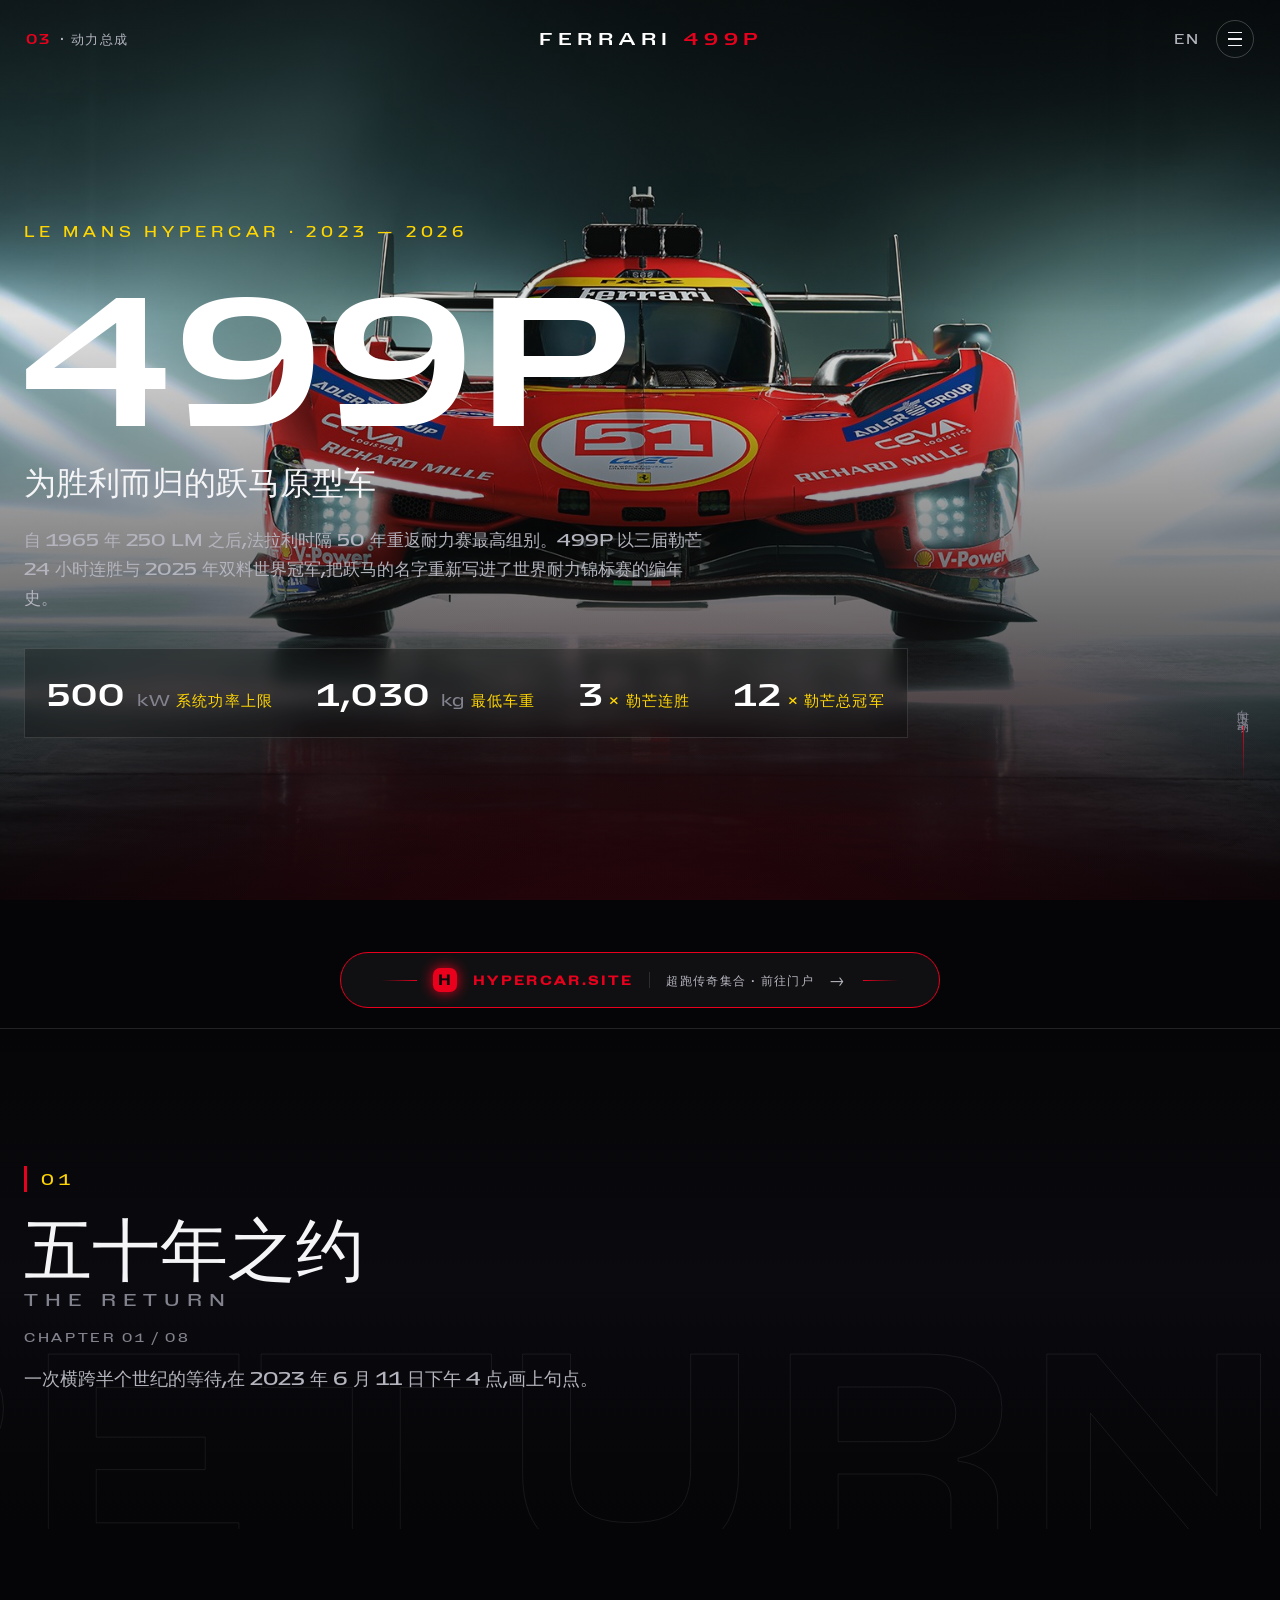
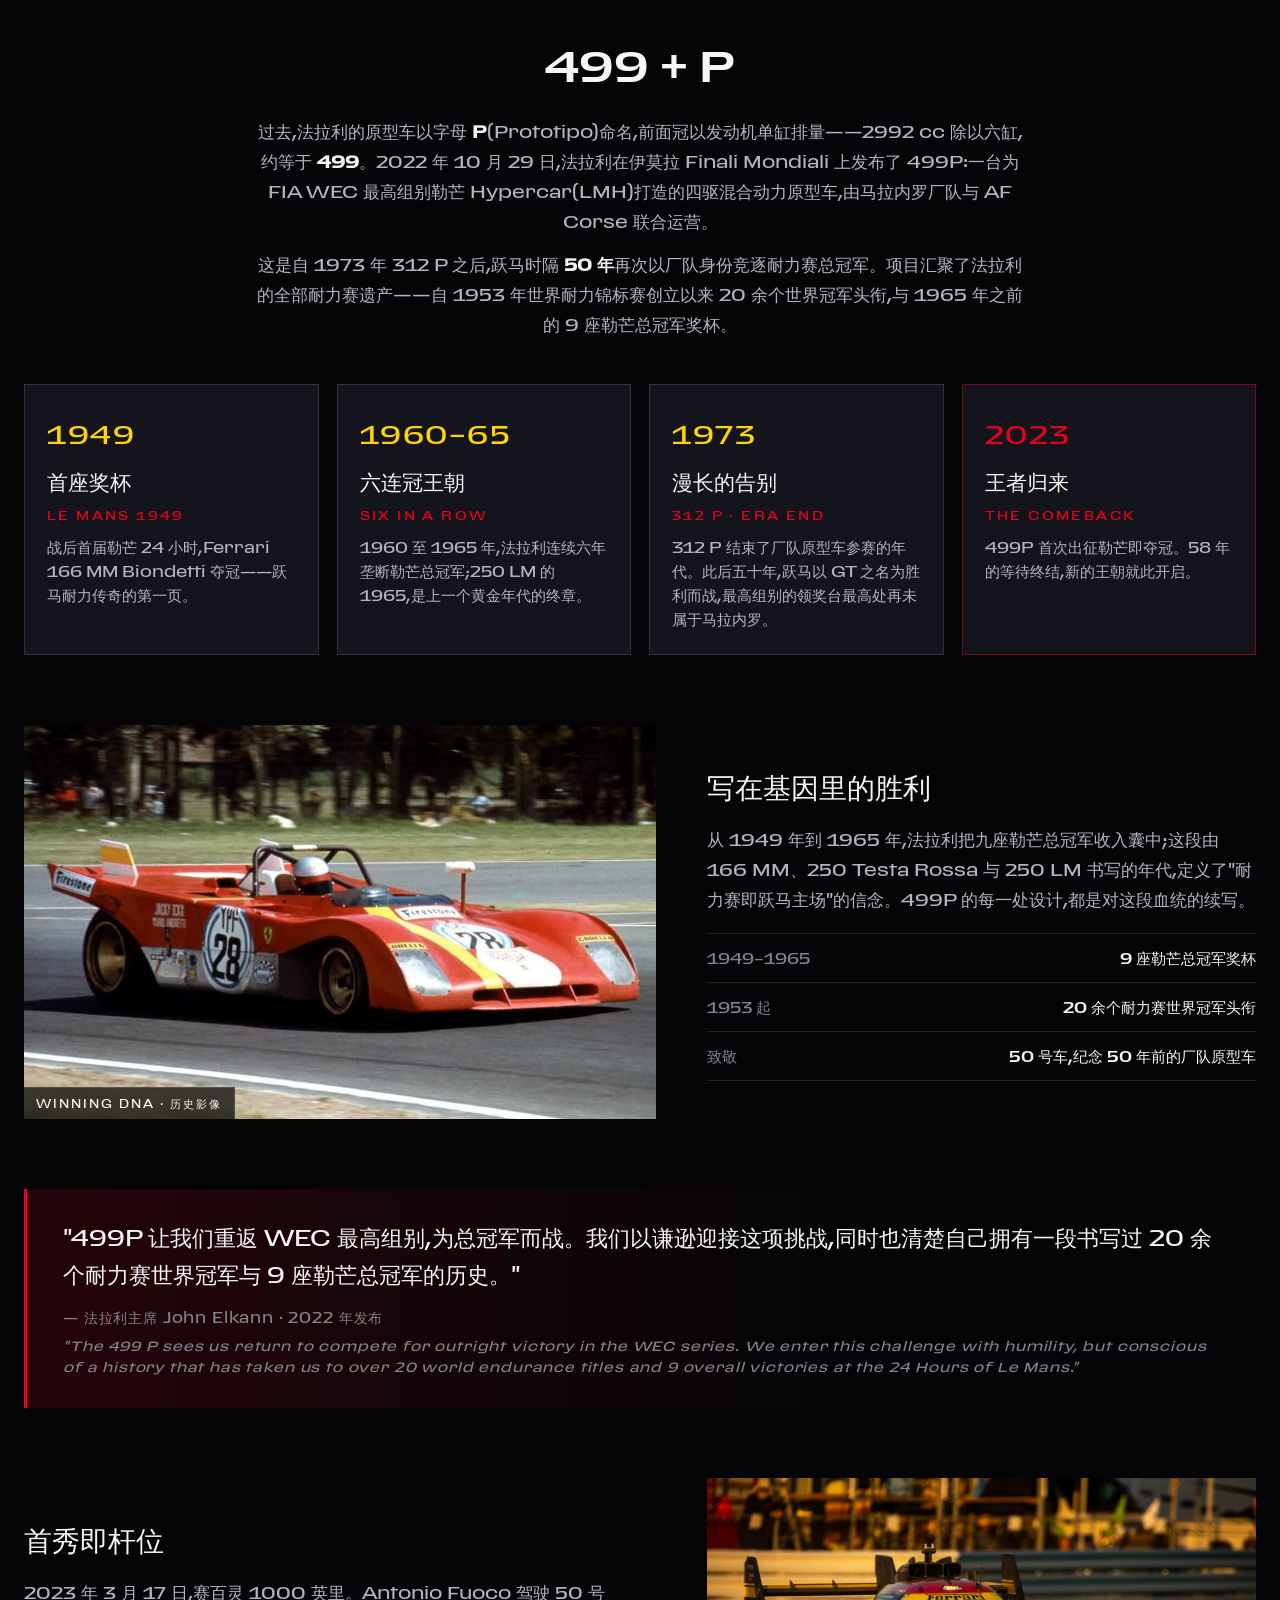
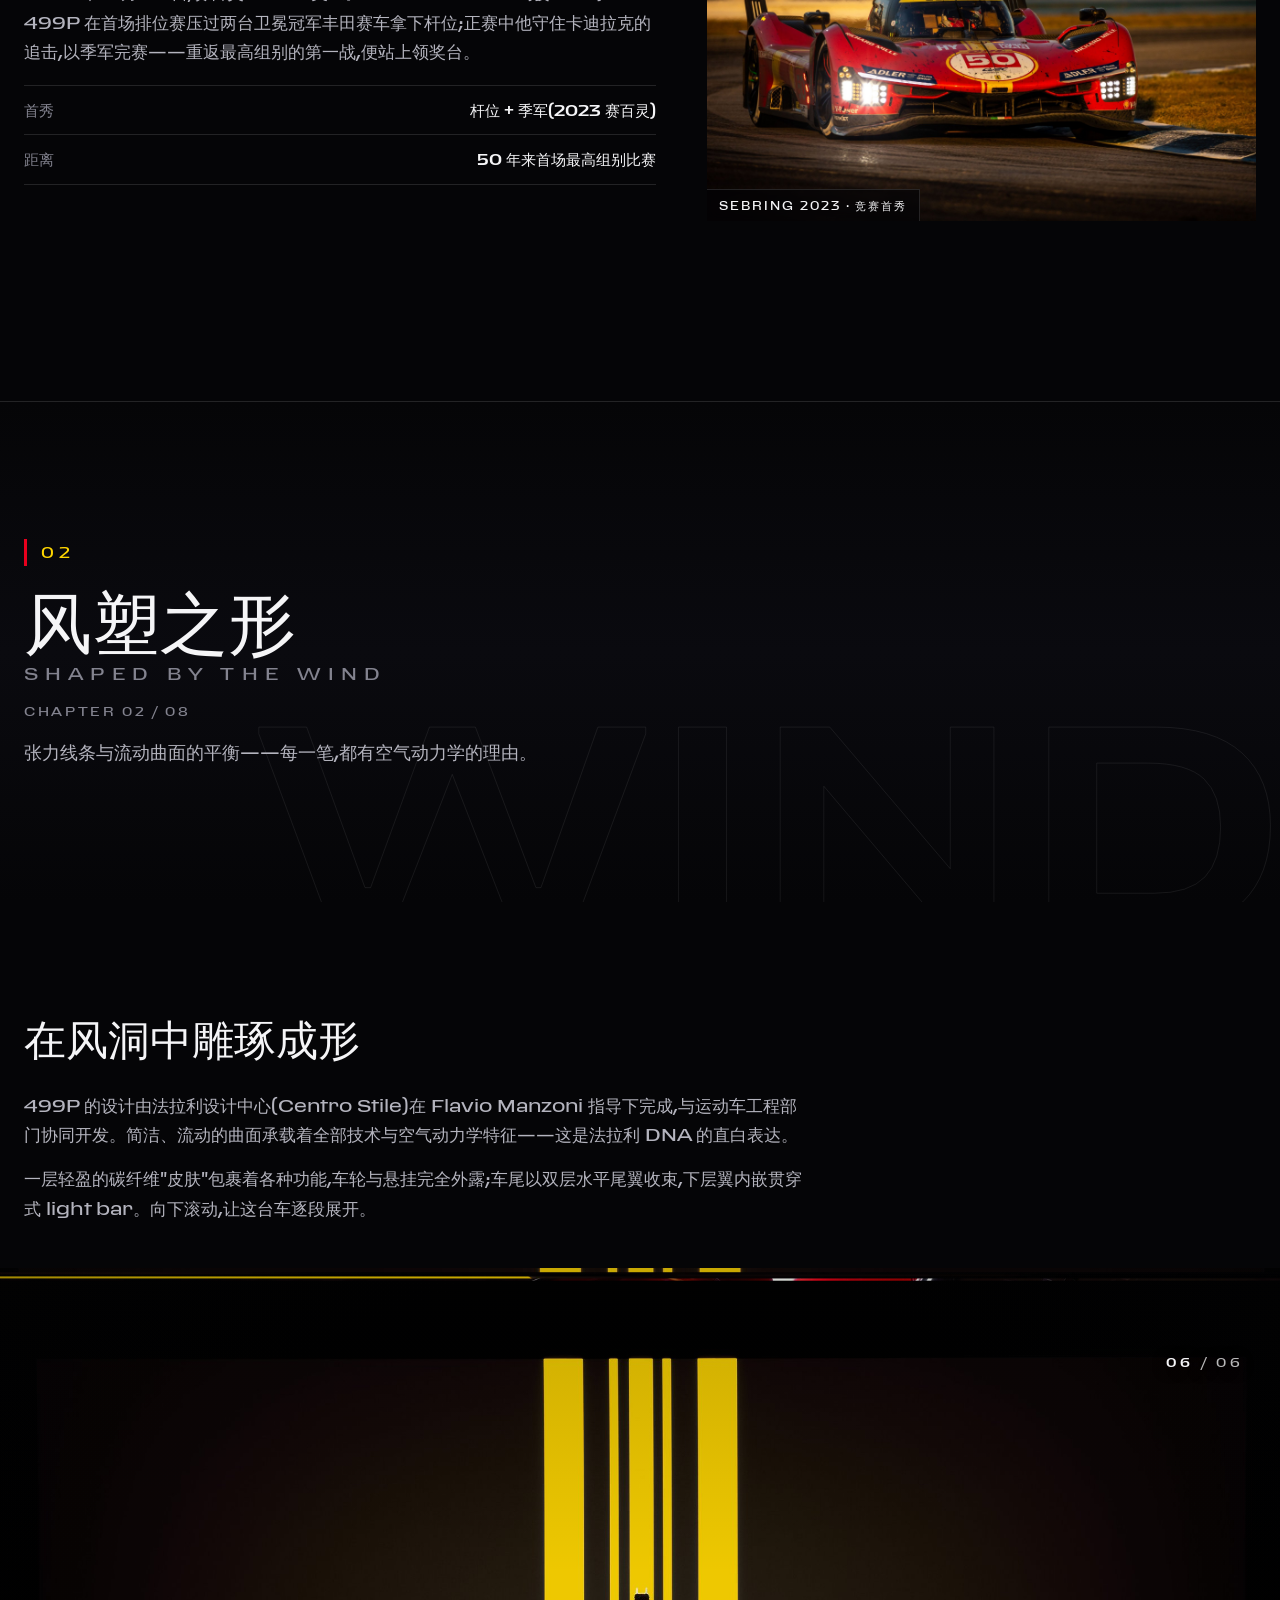
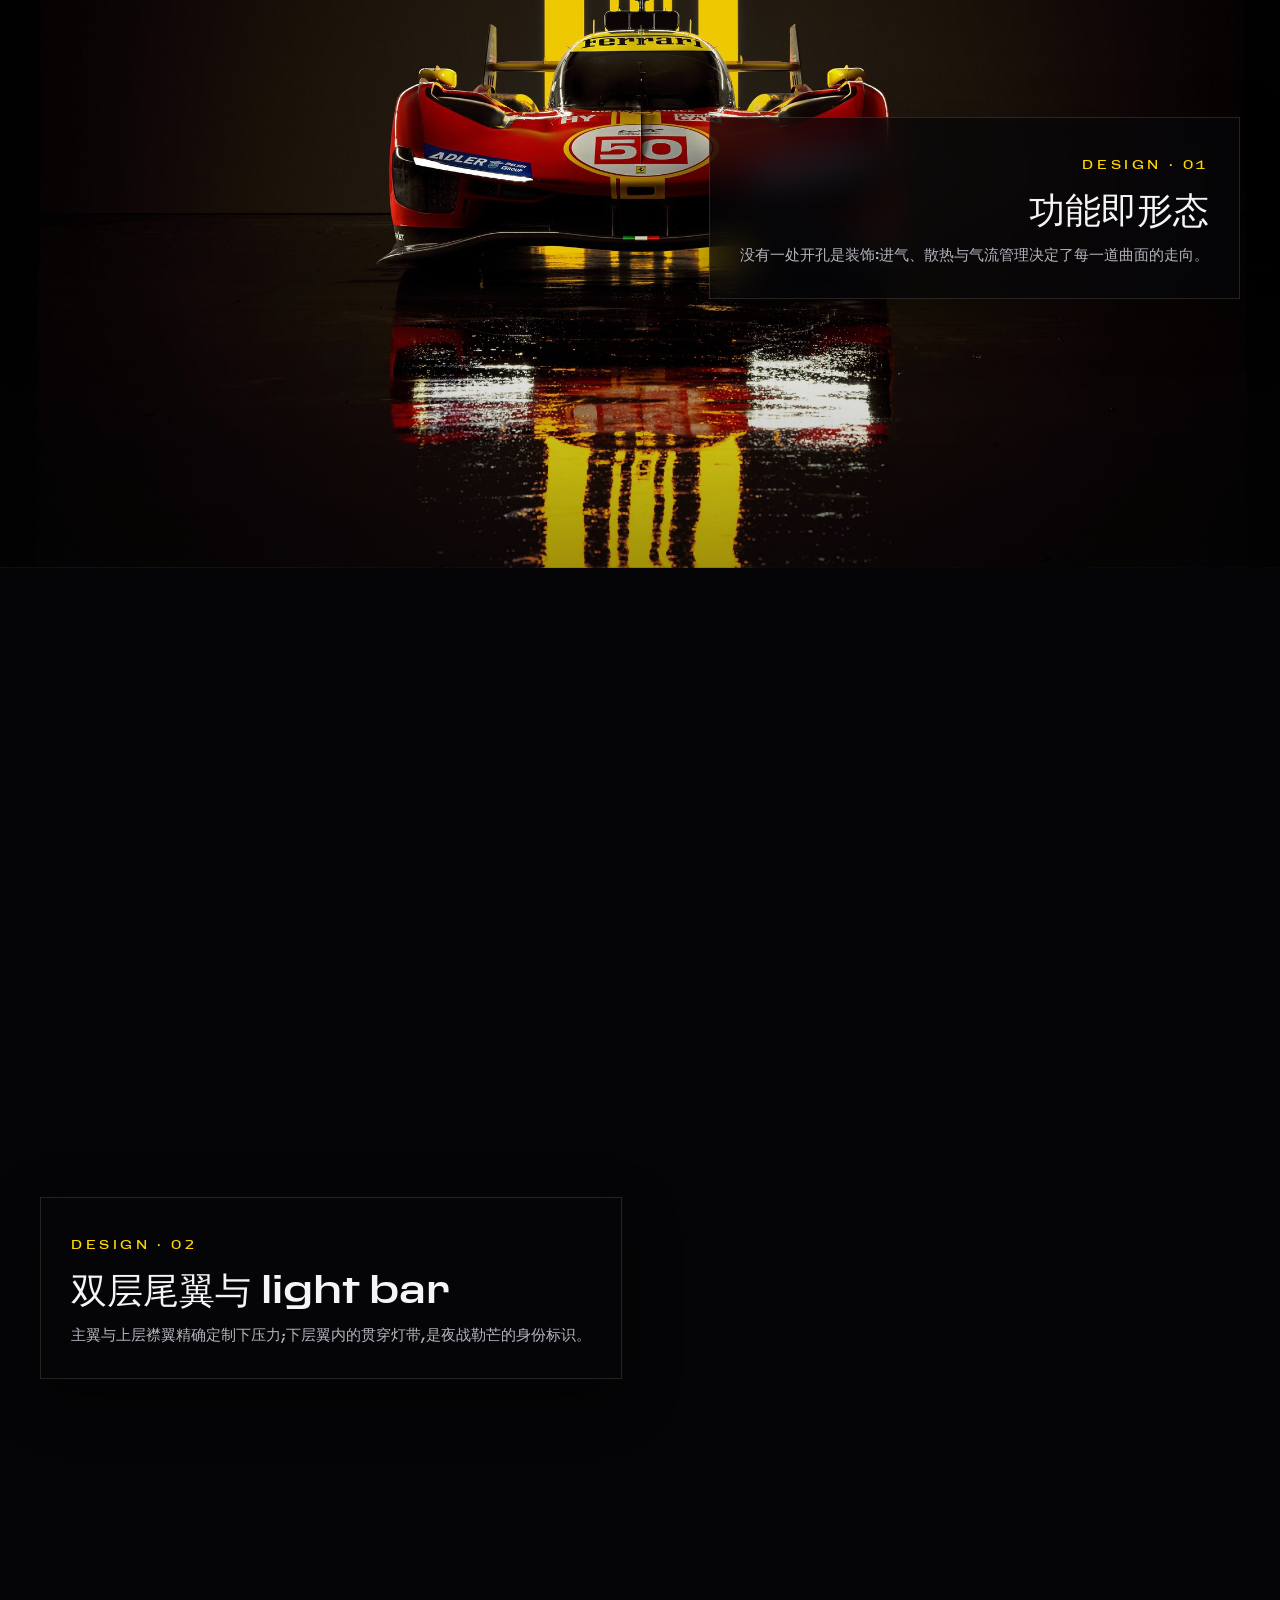
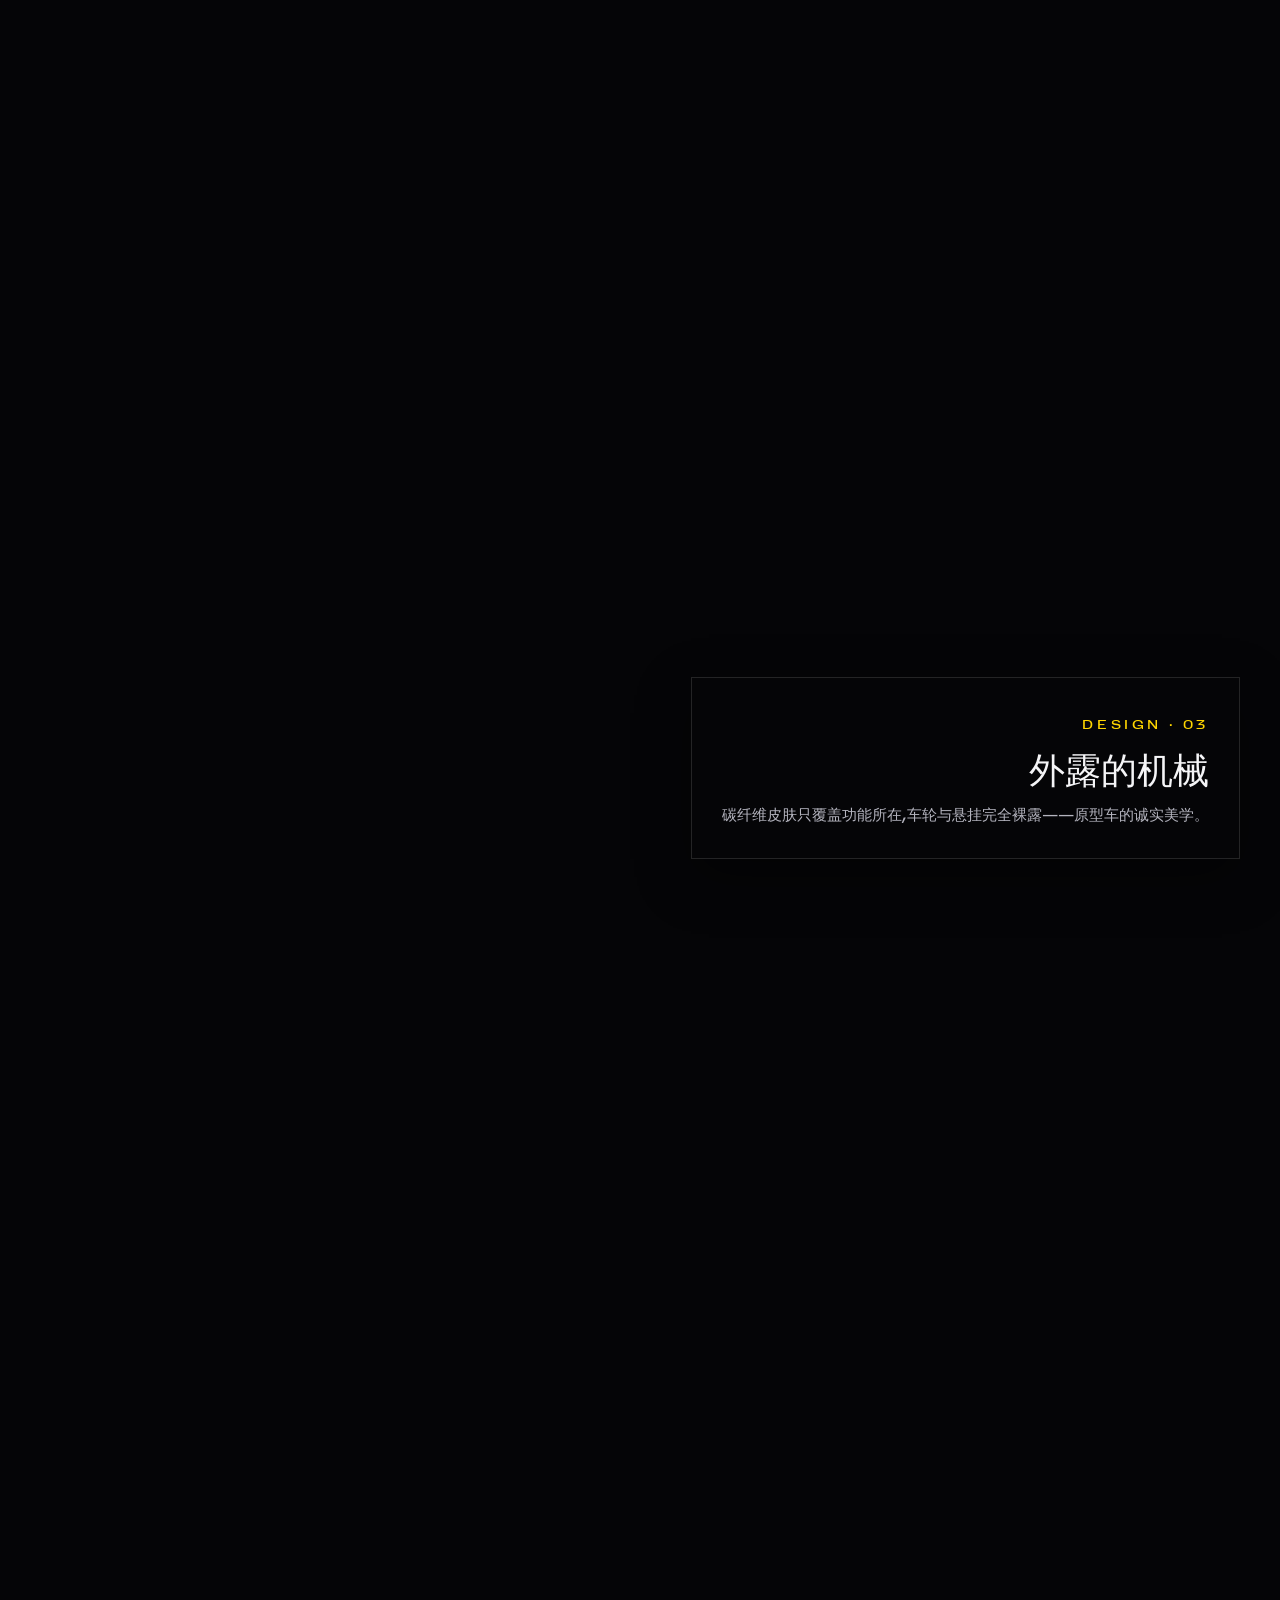
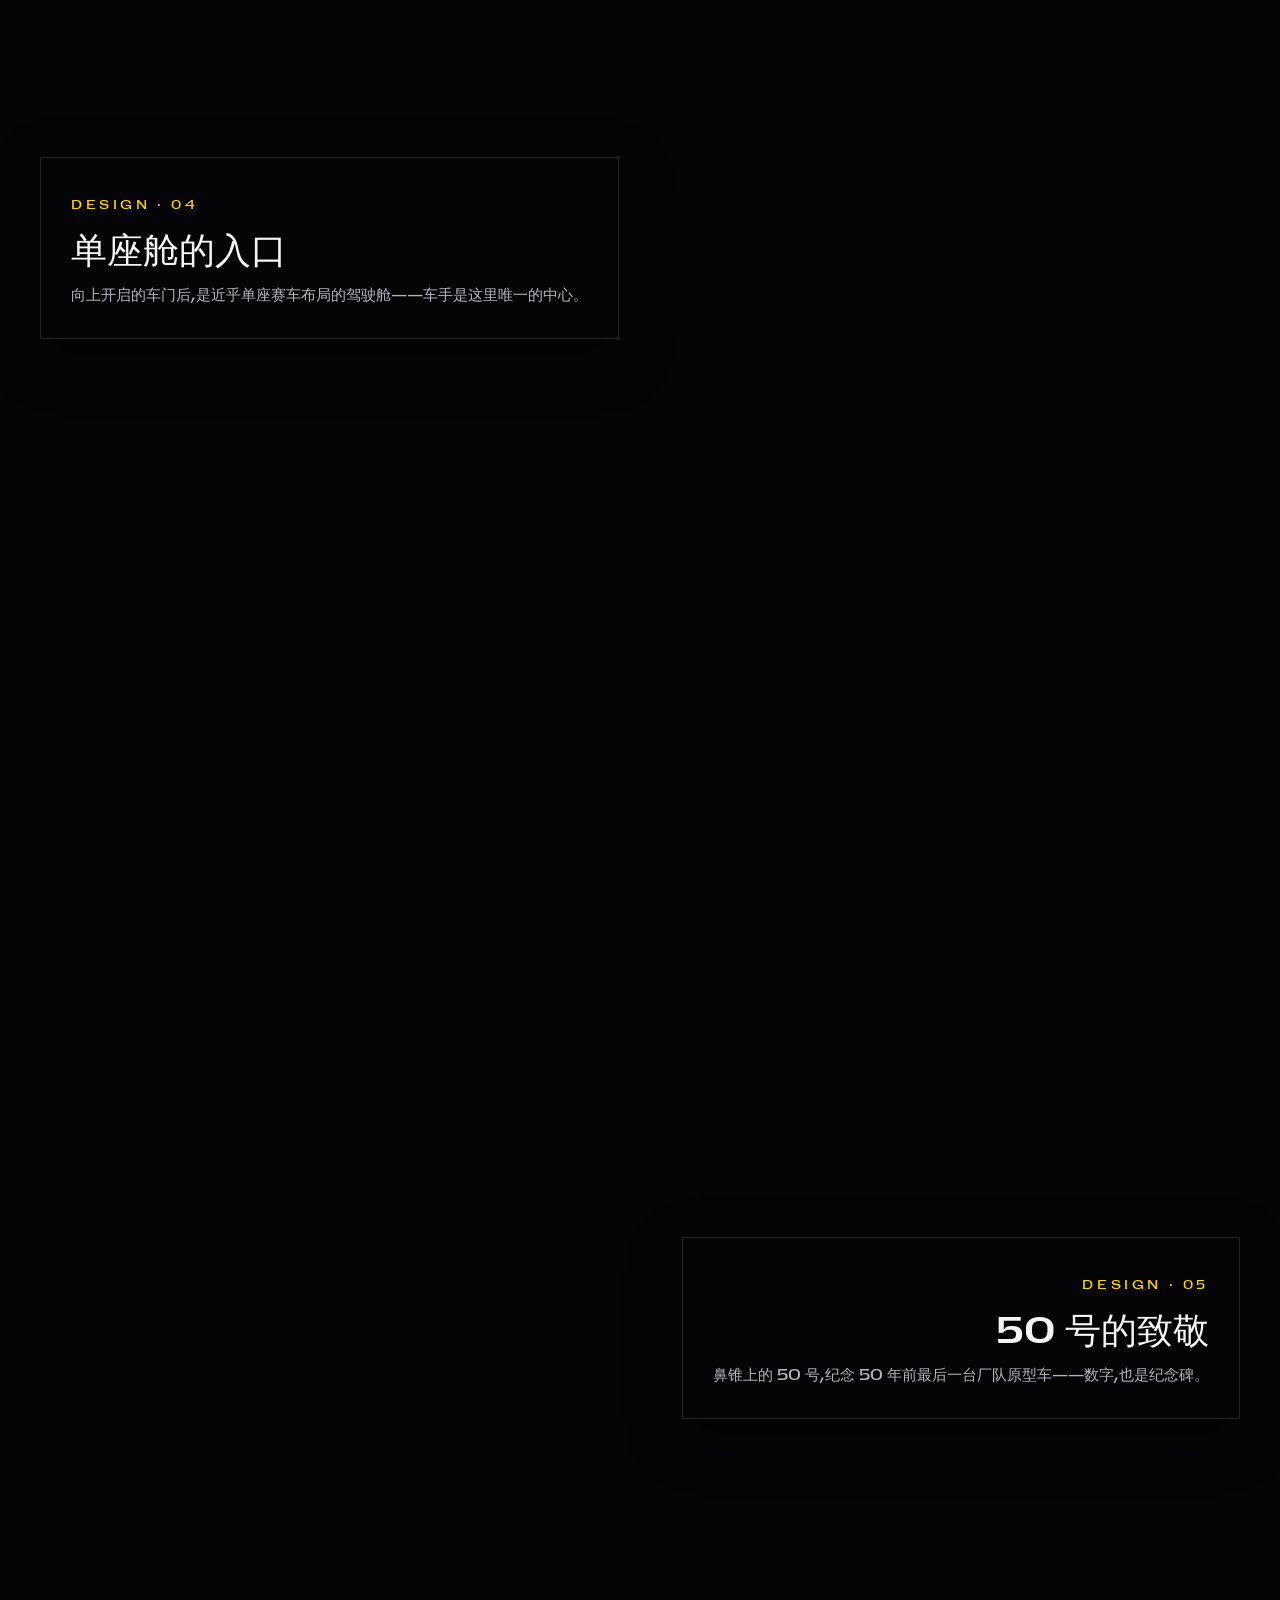
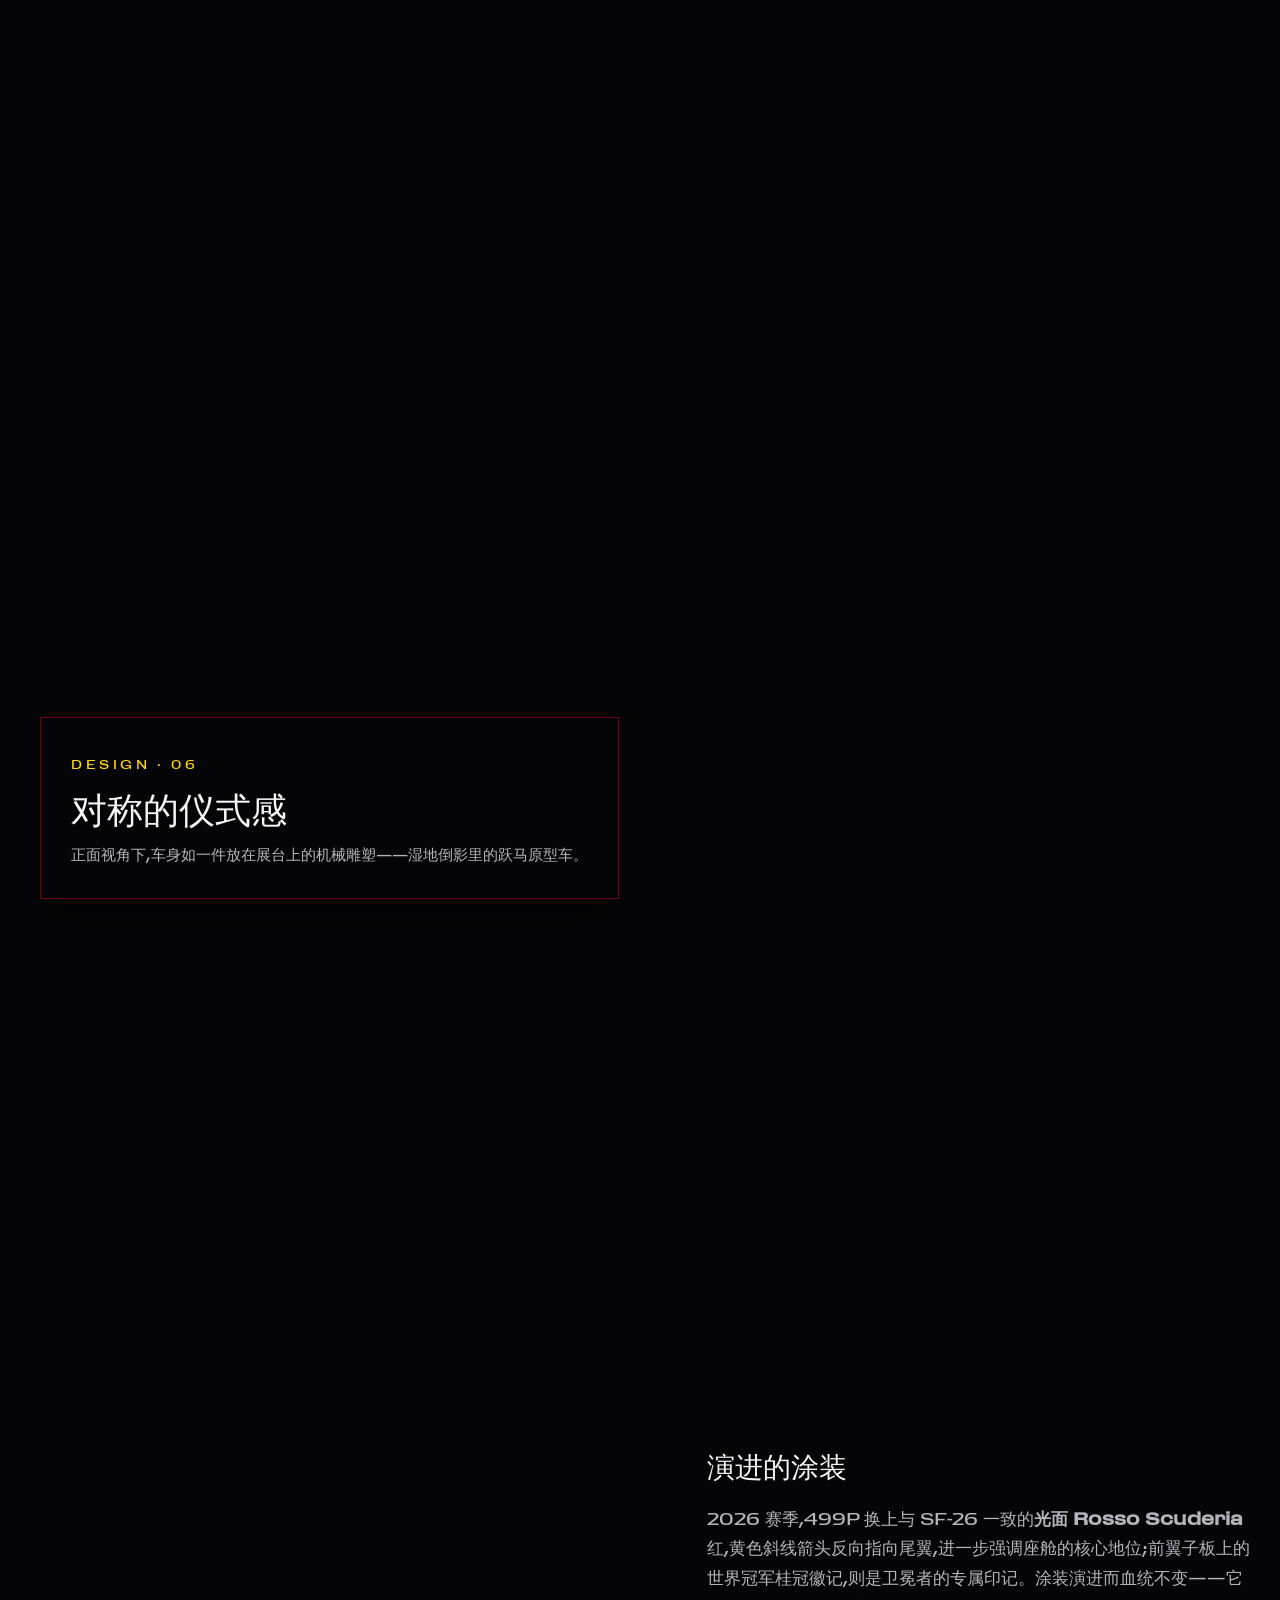
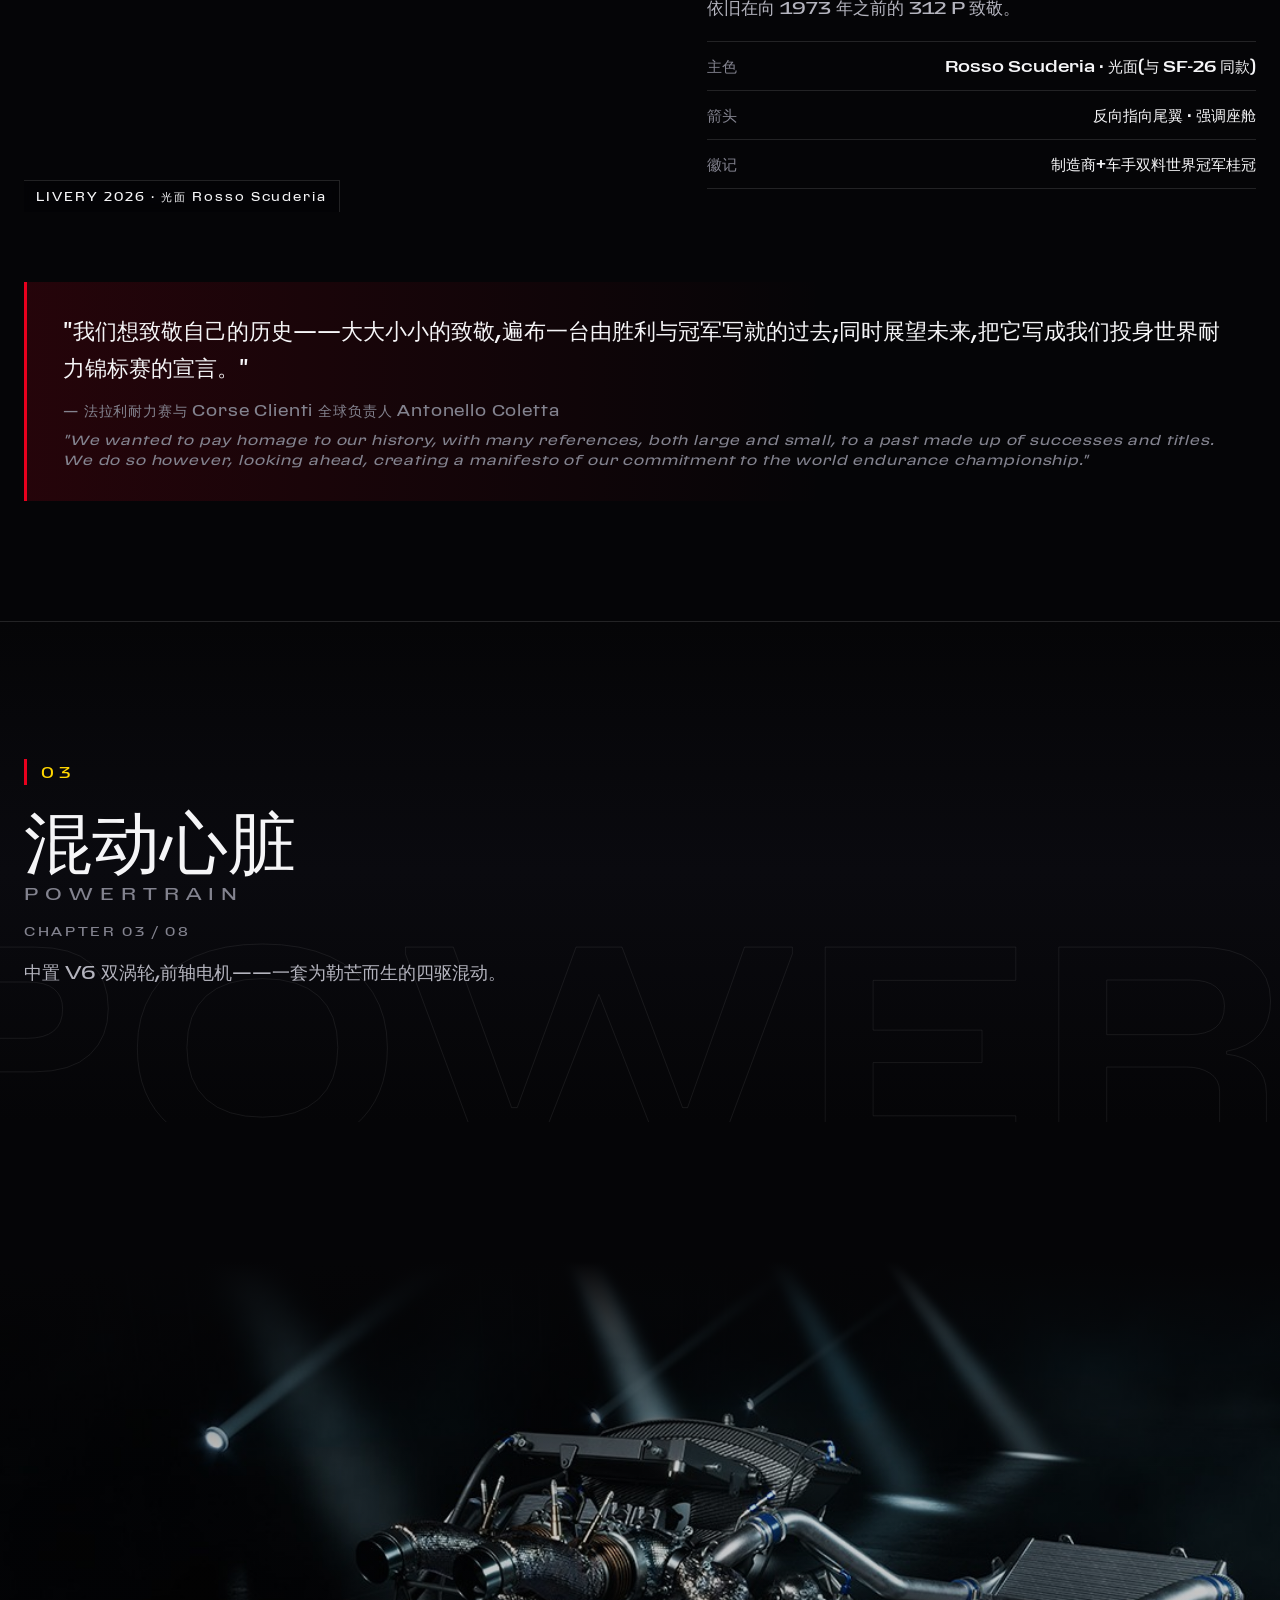
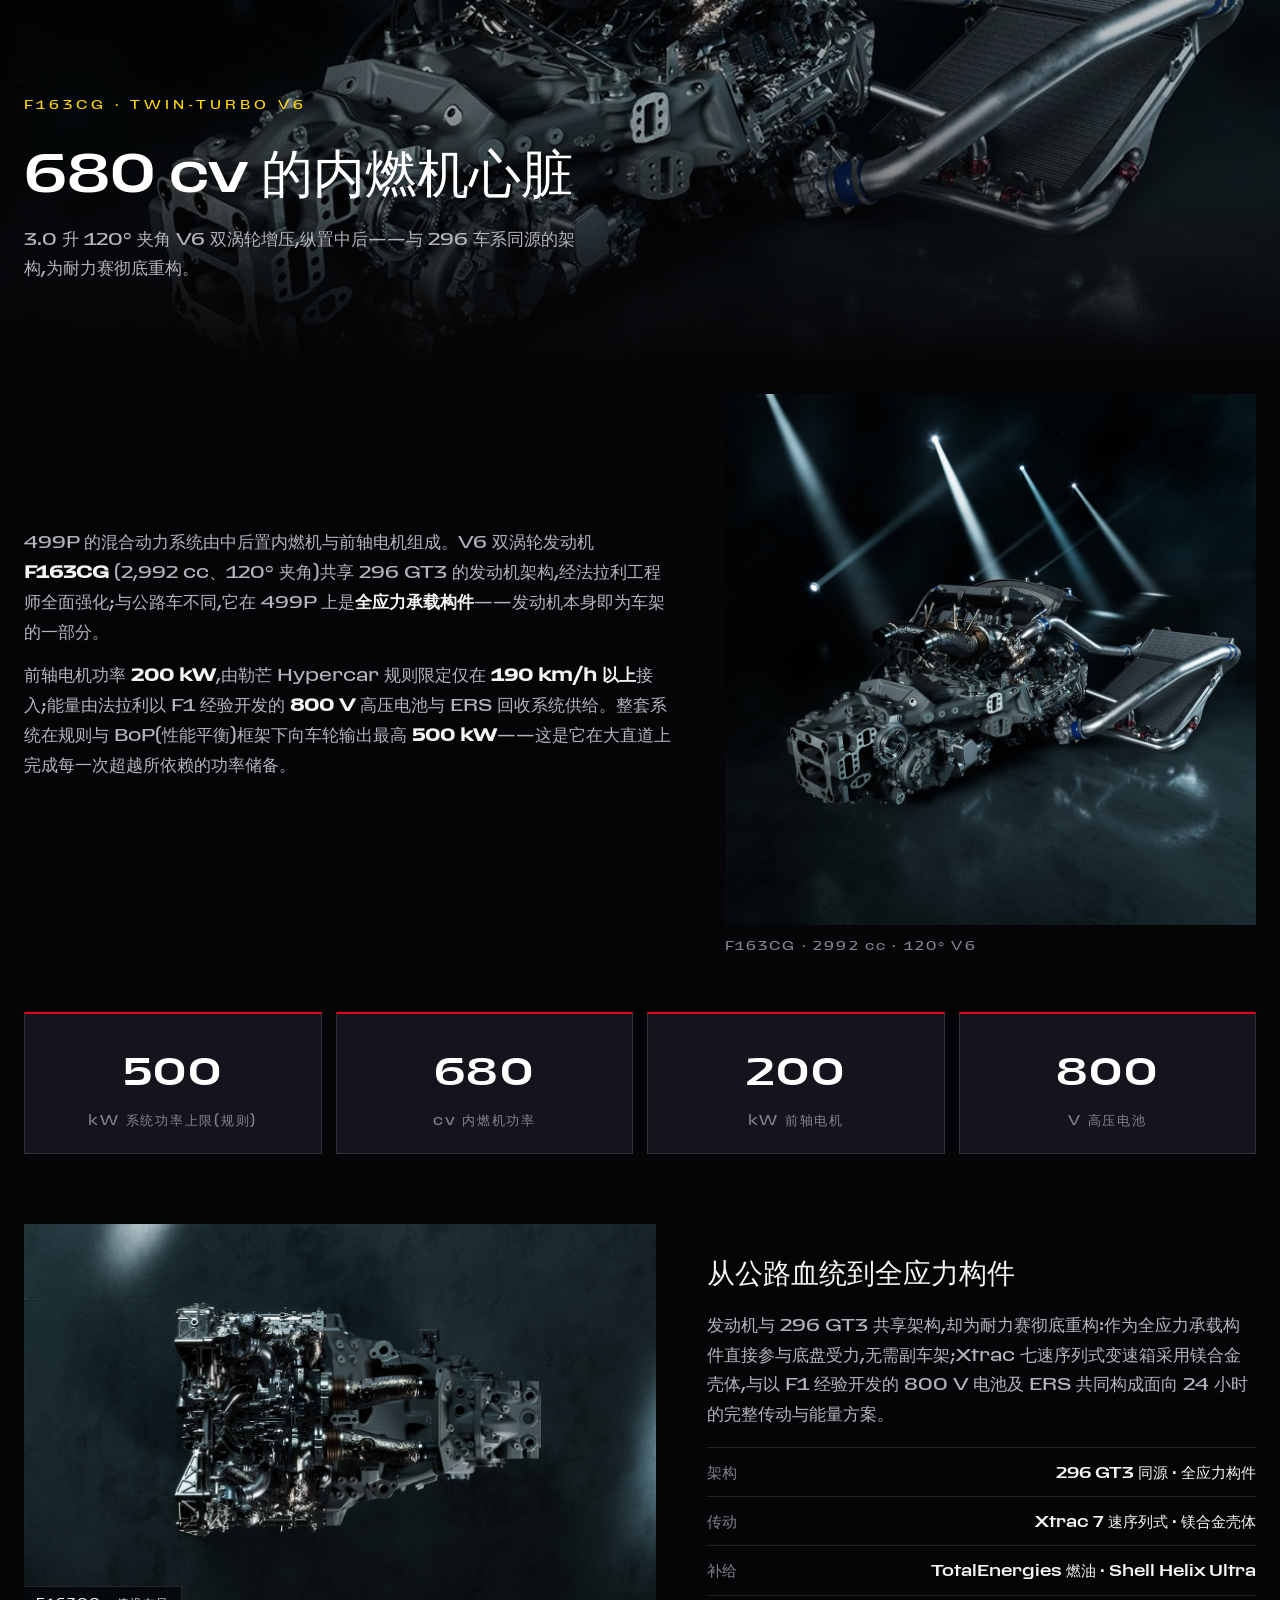
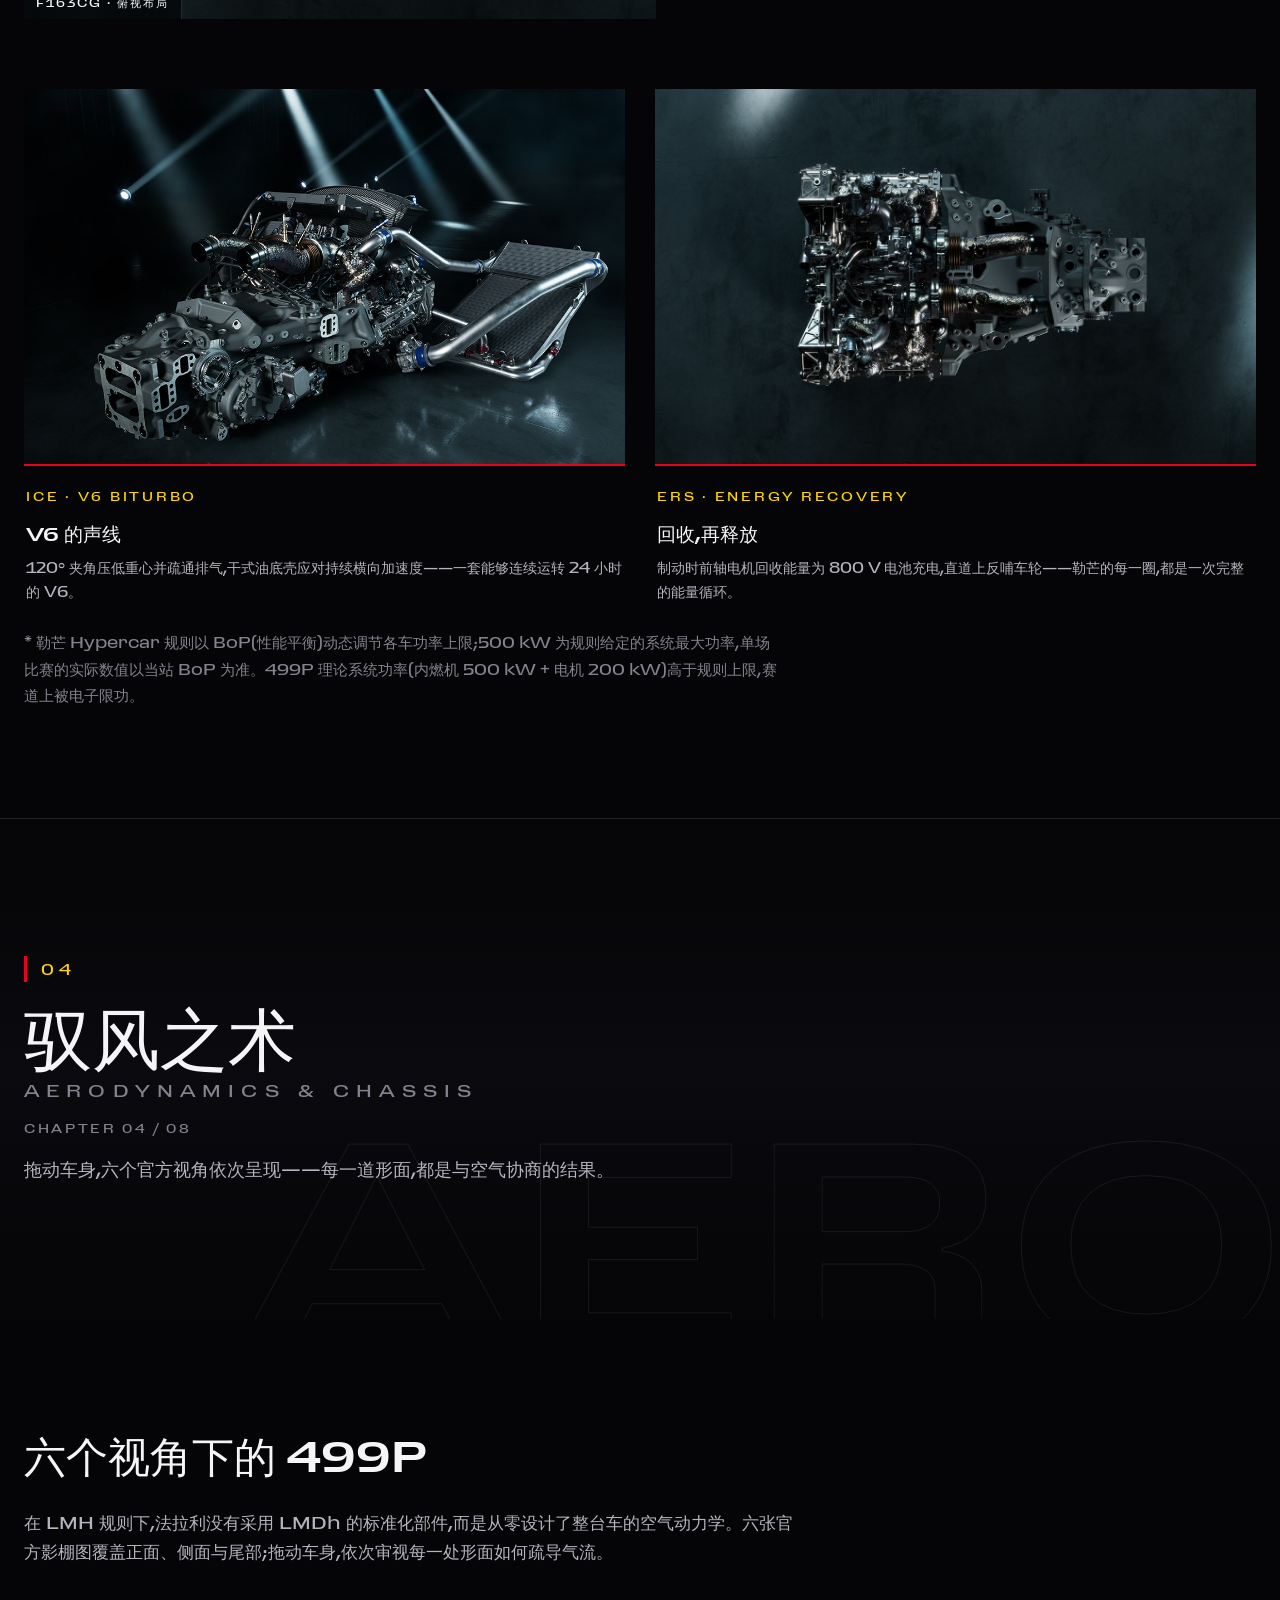
==== commit 50afe0af: "规范化:接入共享语言逻辑与 SEO 基建,清理未引用素材 - 语言分流改用 shared/v1/lang.js(统一实现,沿用原 localStorage 键与跳转方向) - 新增 robots.tx" ====
--- a/index.html
+++ b/index.html
@@ -11,9 +11,9 @@
 <meta property="og:image" content="img/hero-poster-2026-front.jpg">
 <meta property="og:url" content="https://www.ferrari.com/en-EN/hypercar/ferrari-499p">
 <meta name="twitter:card" content="summary_large_image">
-<script src="shared/v1/lang.js" data-strategy="ip" data-key="f499p-lang" data-fallback="ipinfo" data-direction="both" data-zh="index.html" data-en="en.html" defer></script>
-<link rel="stylesheet" href="shared/v1/components.css">
-<link rel="stylesheet" href="css/style.css?v=13">
+<script src="shared/v1/lang.js?v=cc2024b6" data-strategy="ip" data-key="f499p-lang" data-fallback="ipinfo" data-direction="both" data-zh="index.html" data-en="en.html" defer></script>
+<link rel="stylesheet" href="shared/v1/components.css?v=dda33c0d">
+<link rel="stylesheet" href="css/style.css?v=7b08d08d">
 <link rel="manifest" href="manifest.json">
 <link rel="icon" type="image/png" href="img/favicon-32.png">
 <!-- hc:seo:start -->
@@ -952,6 +952,6 @@
   </div>
 </footer>
 
-<script src="js/main.js?v=11"></script>
+<script src="js/main.js?v=e39549c2"></script>
 </body>
 </html>
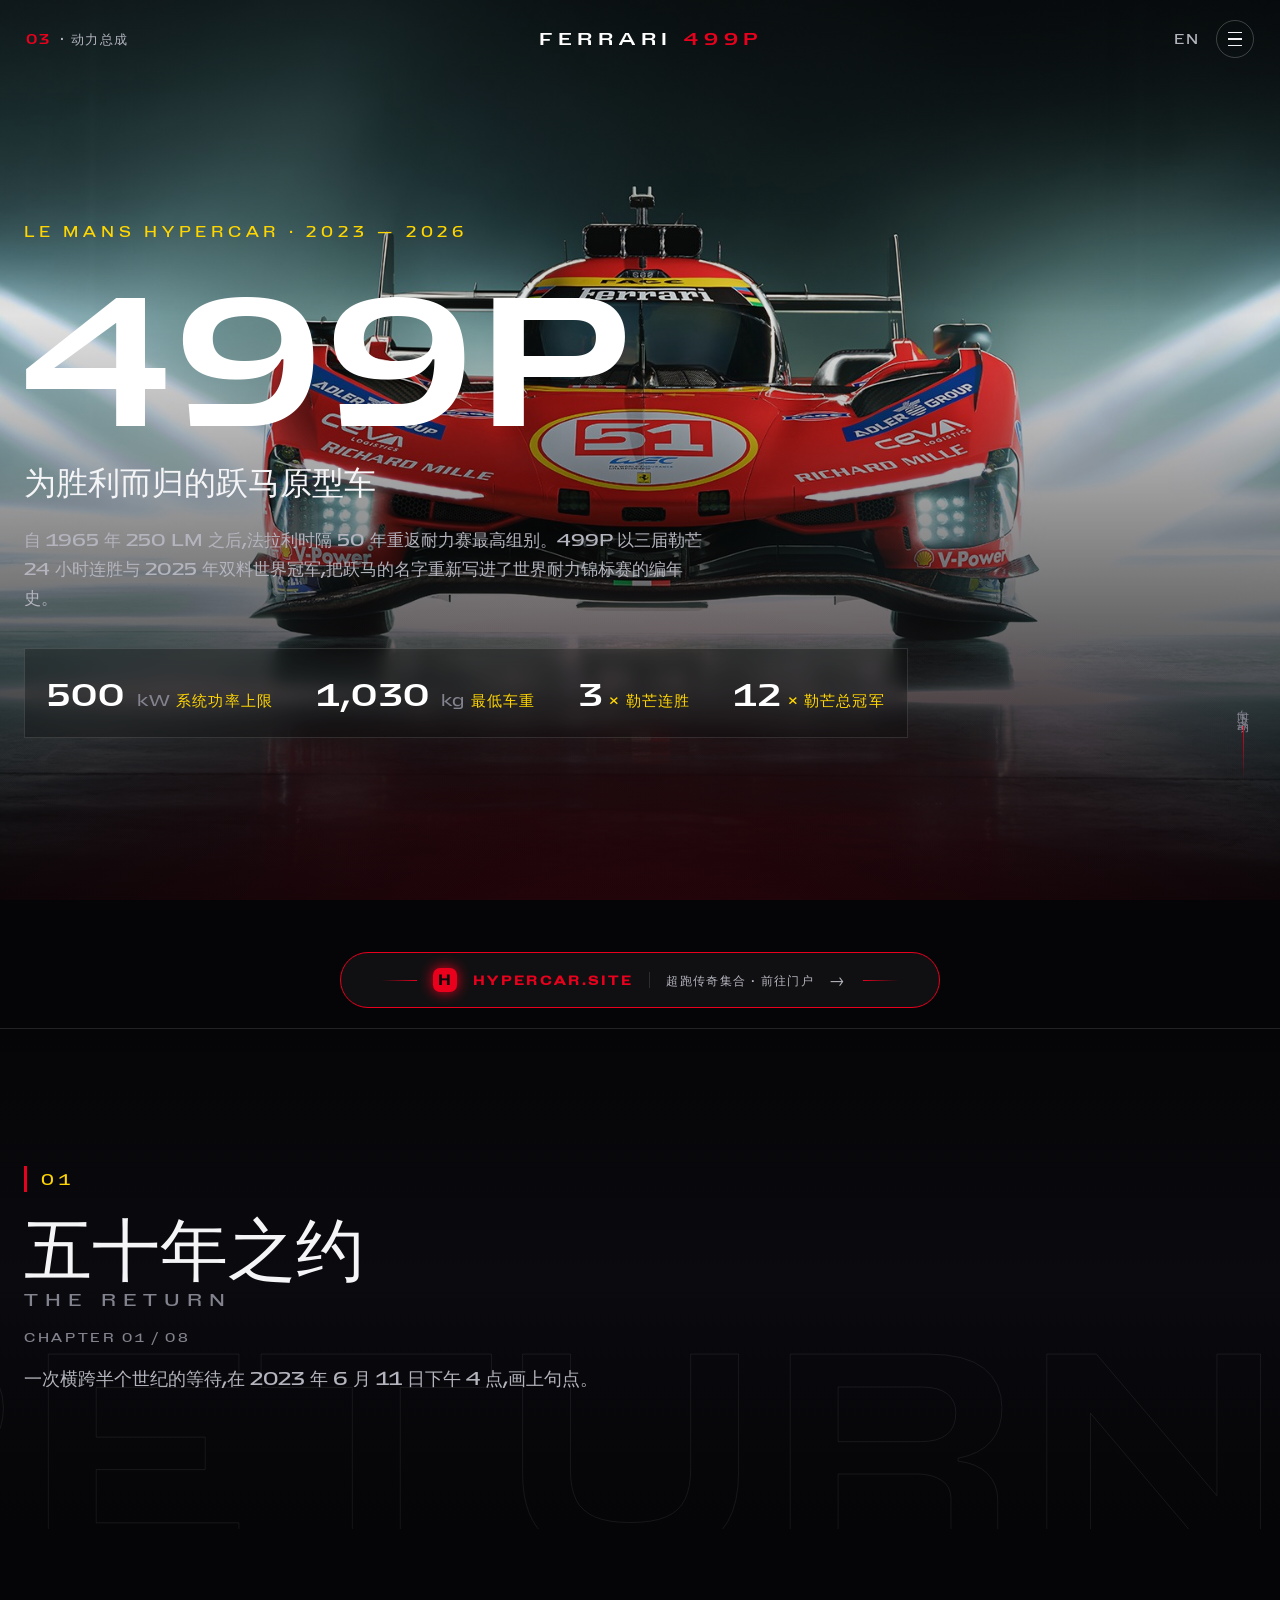
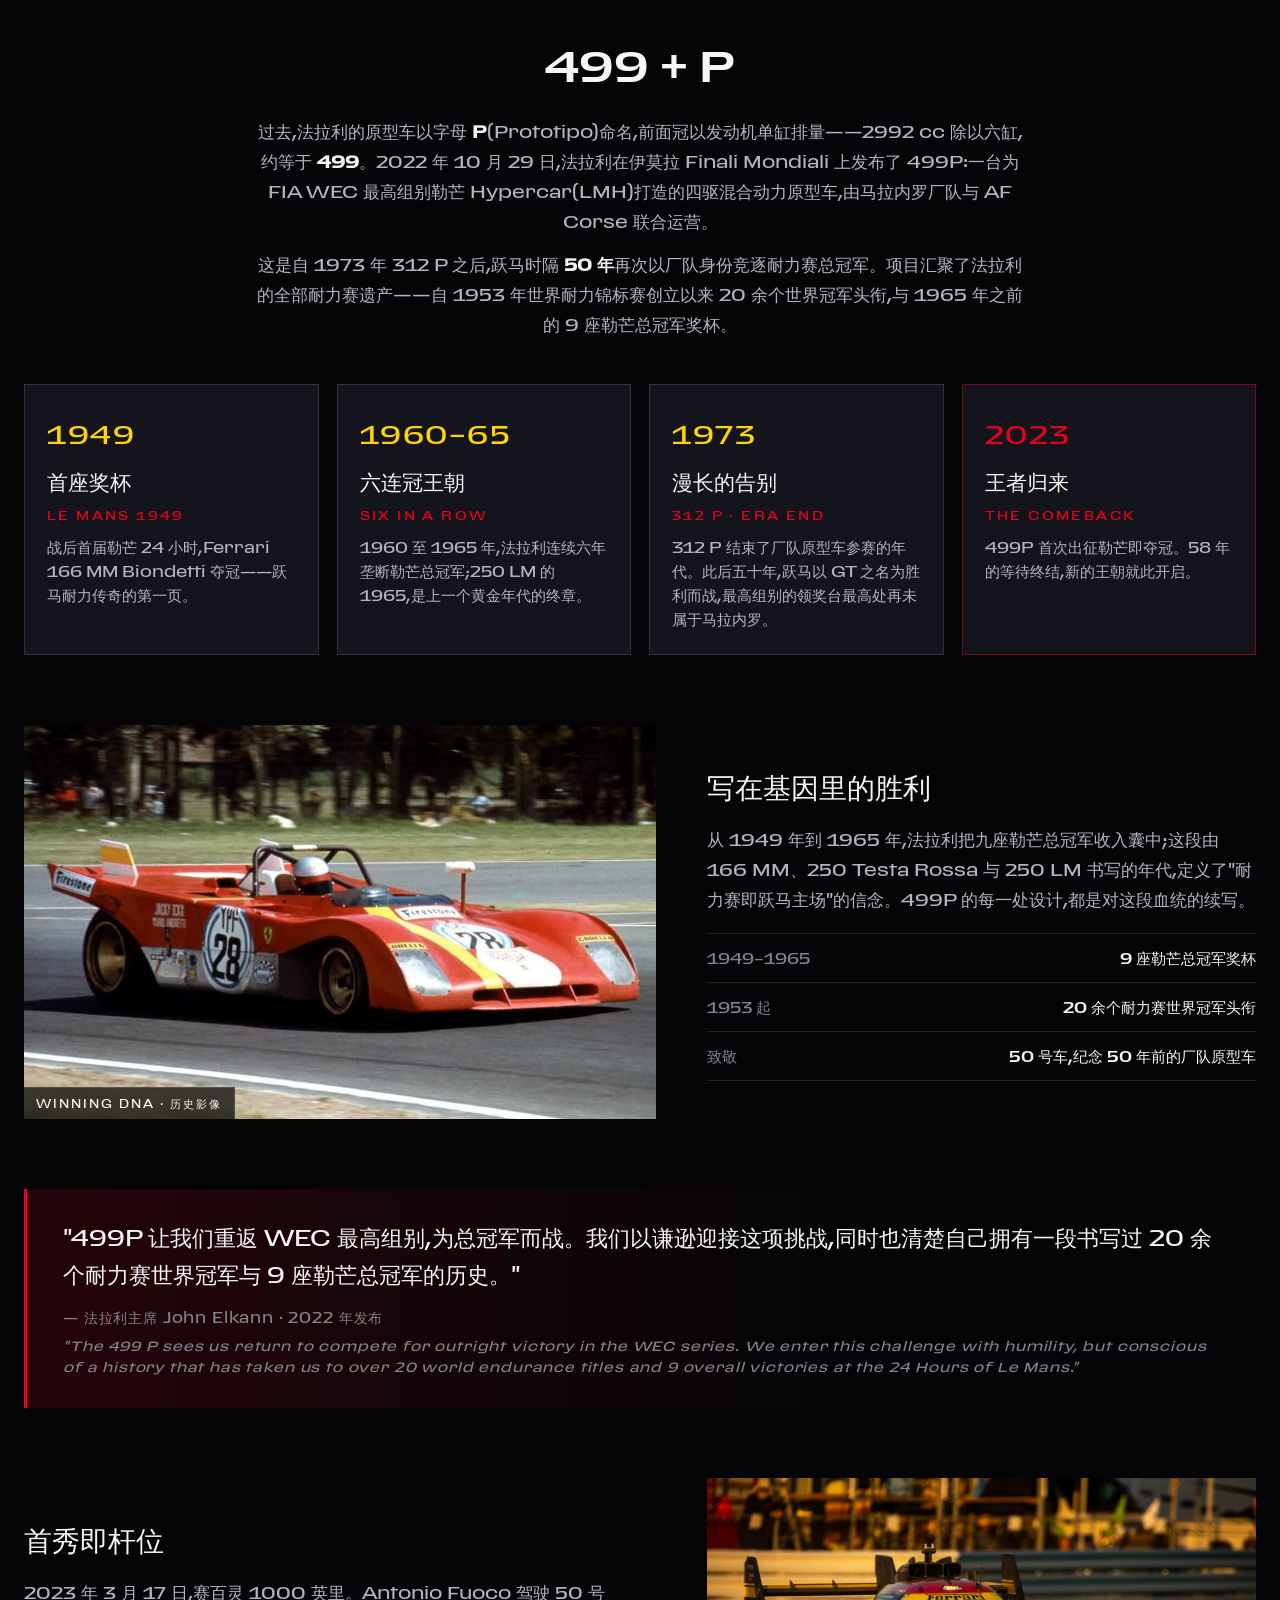
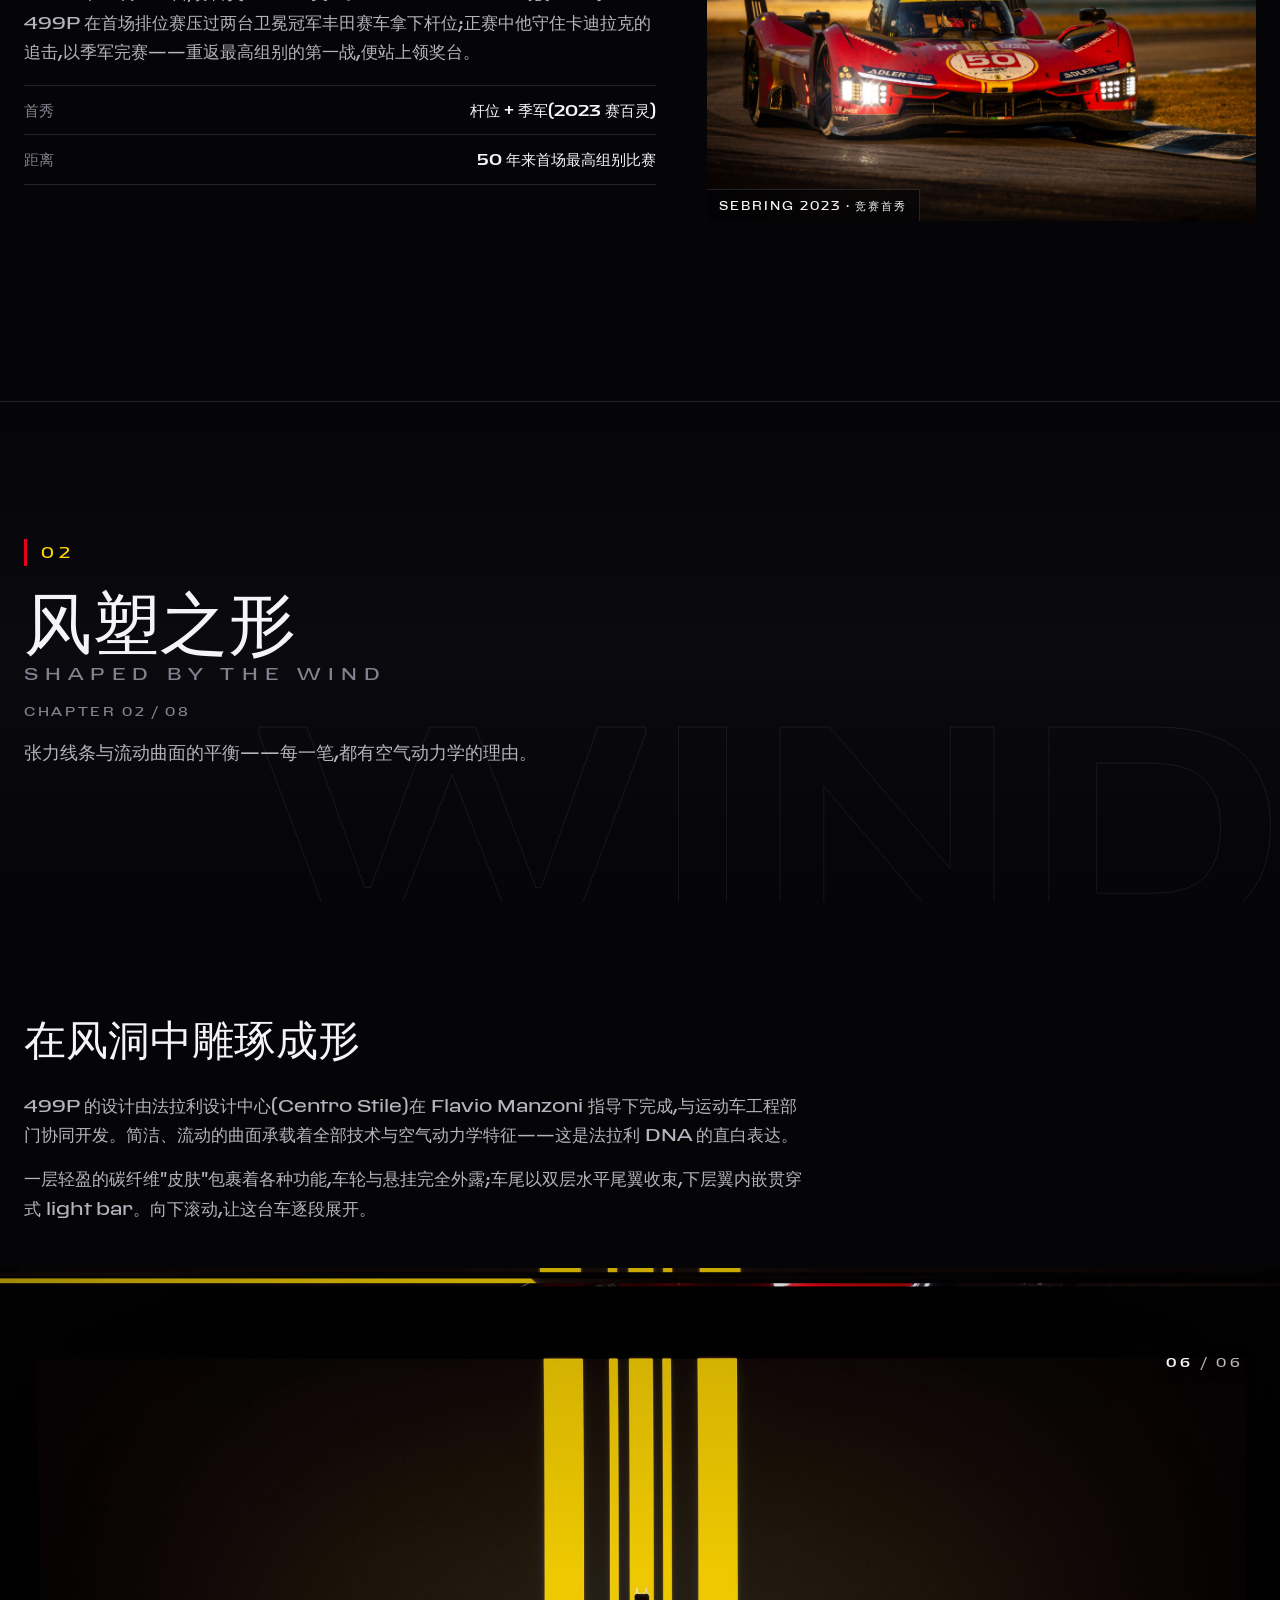
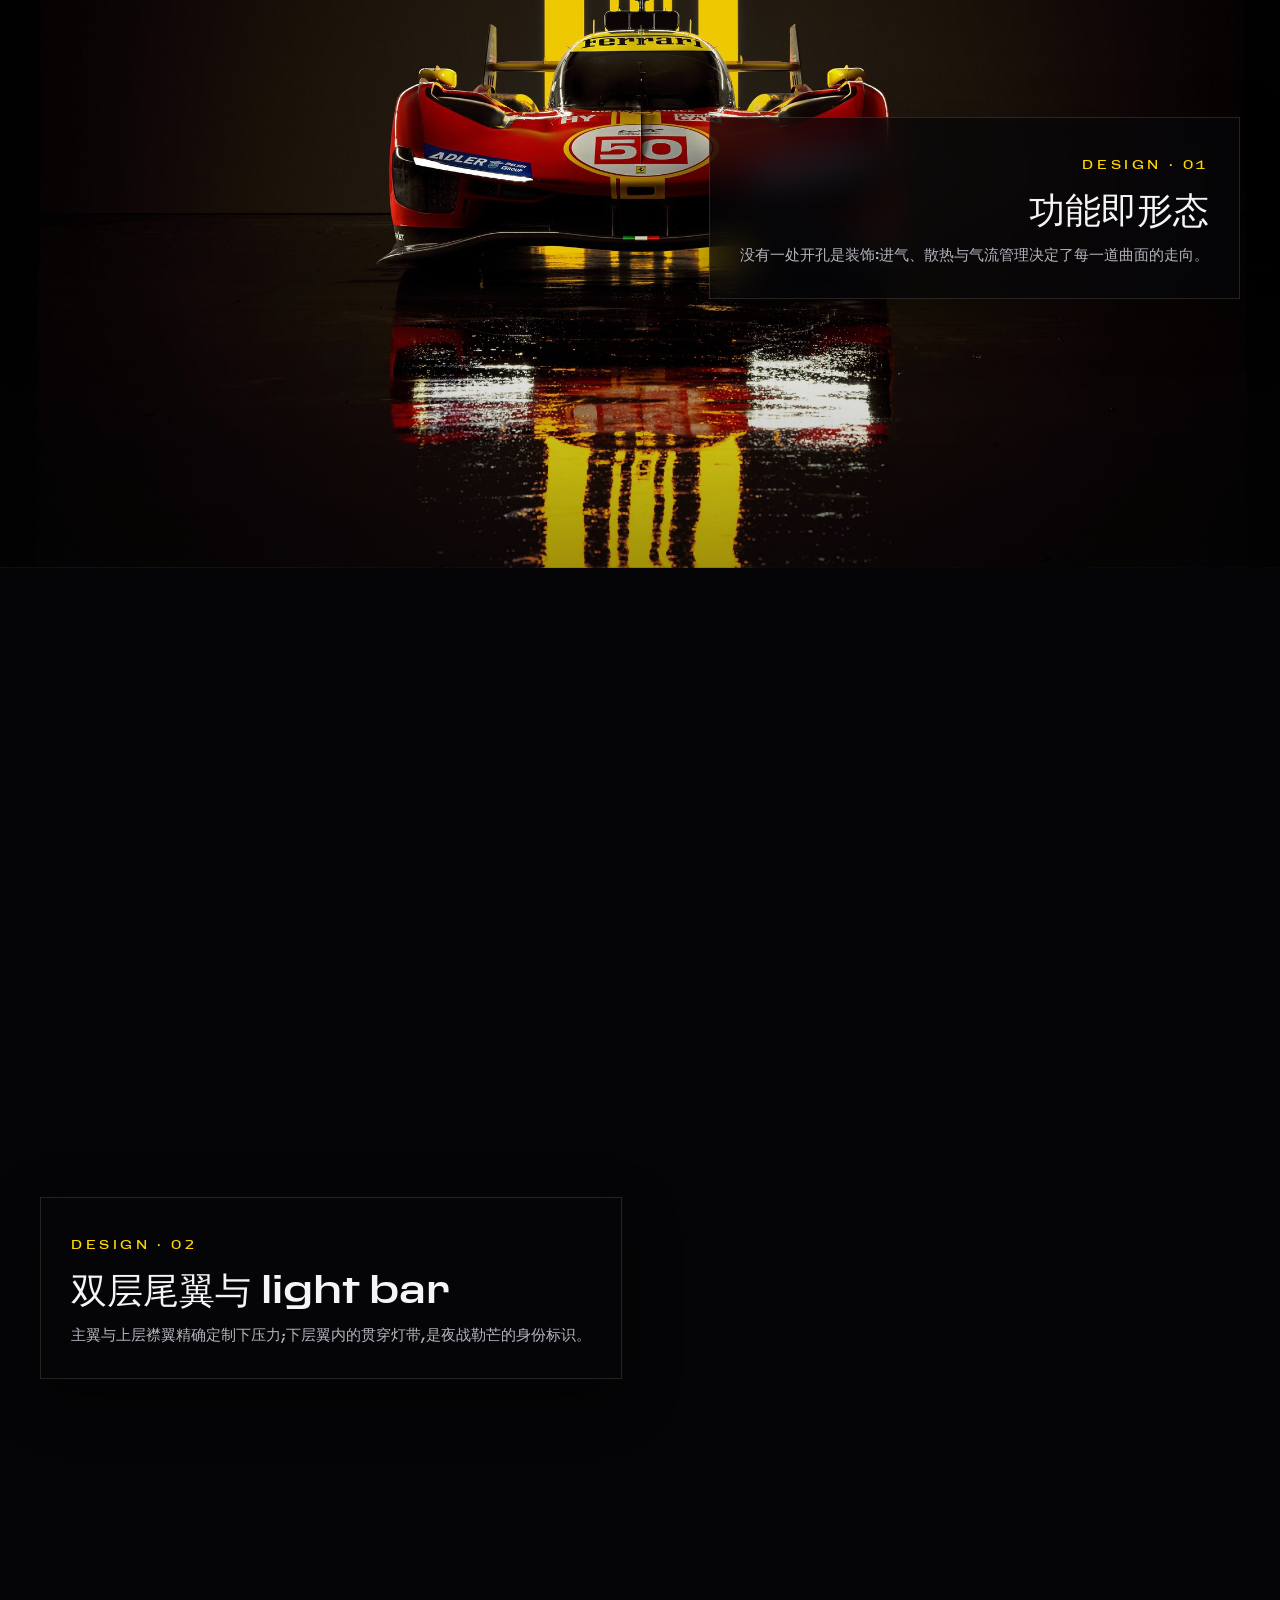
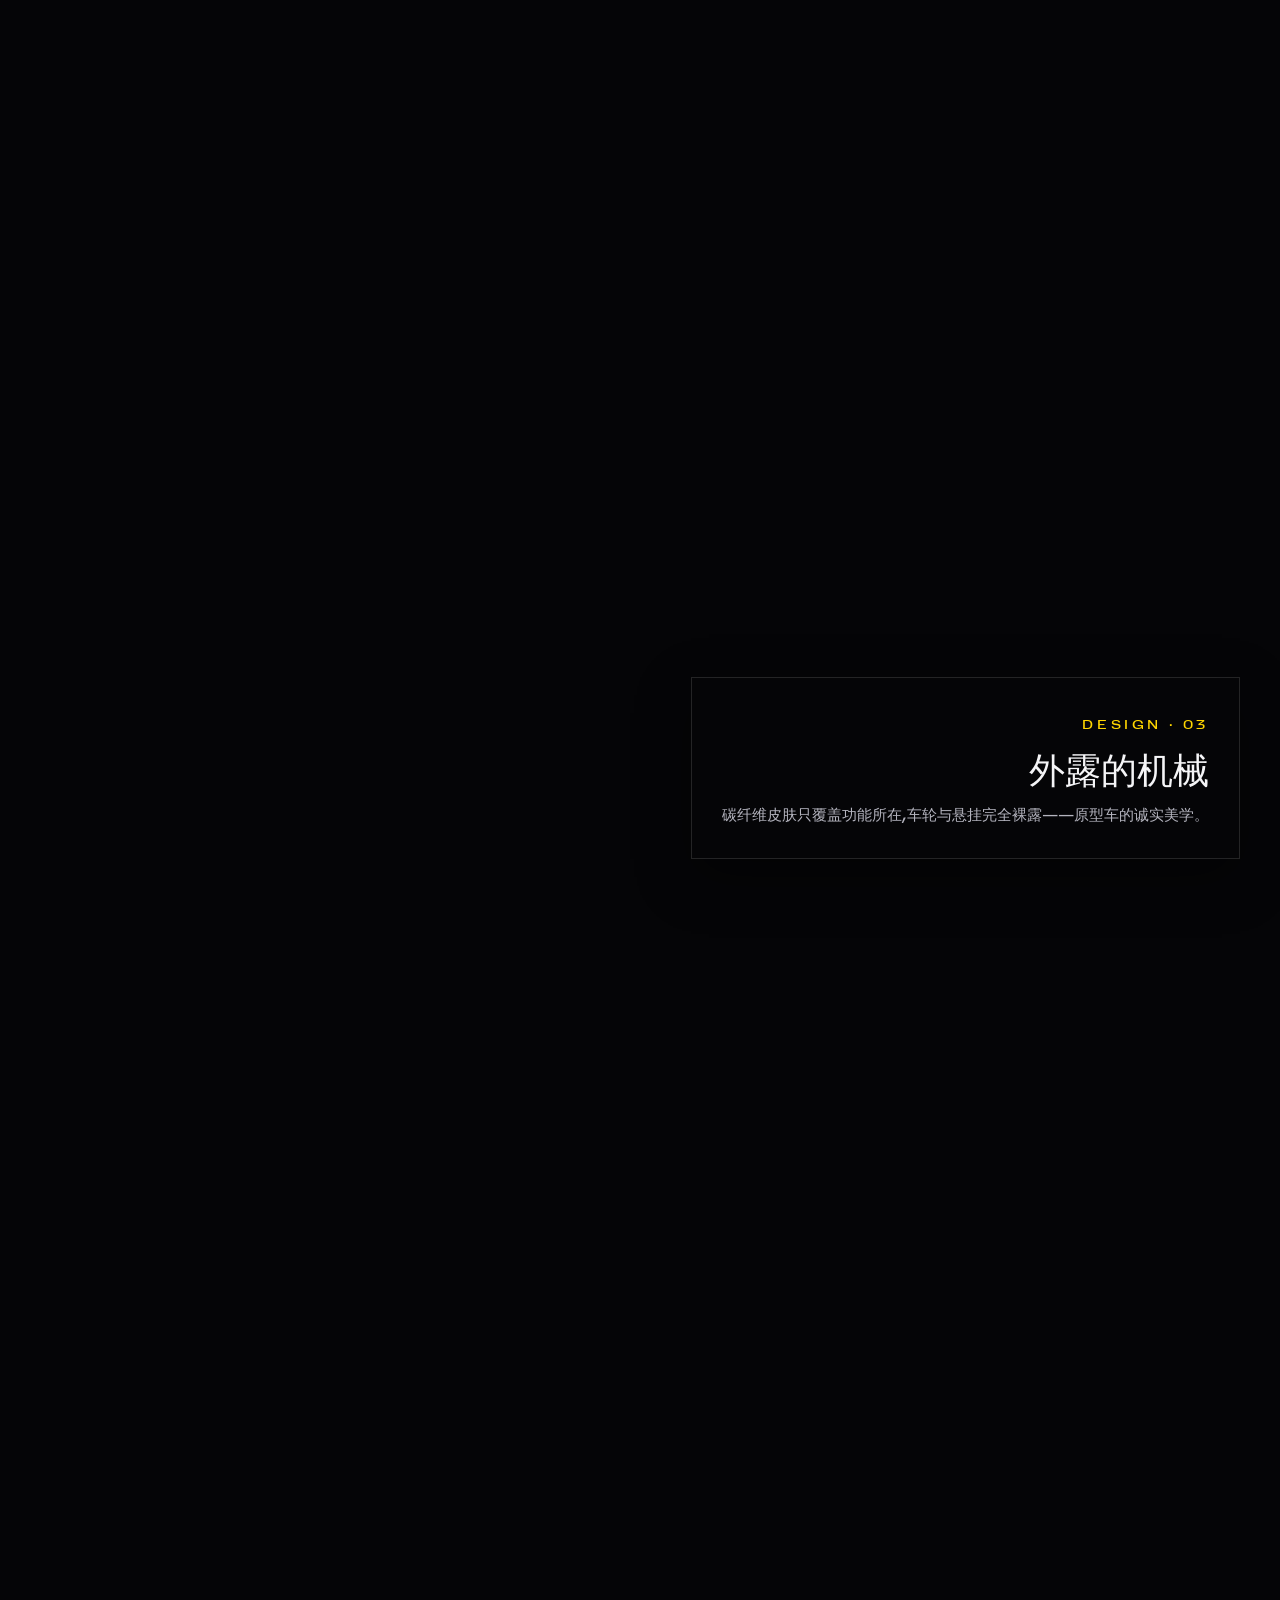
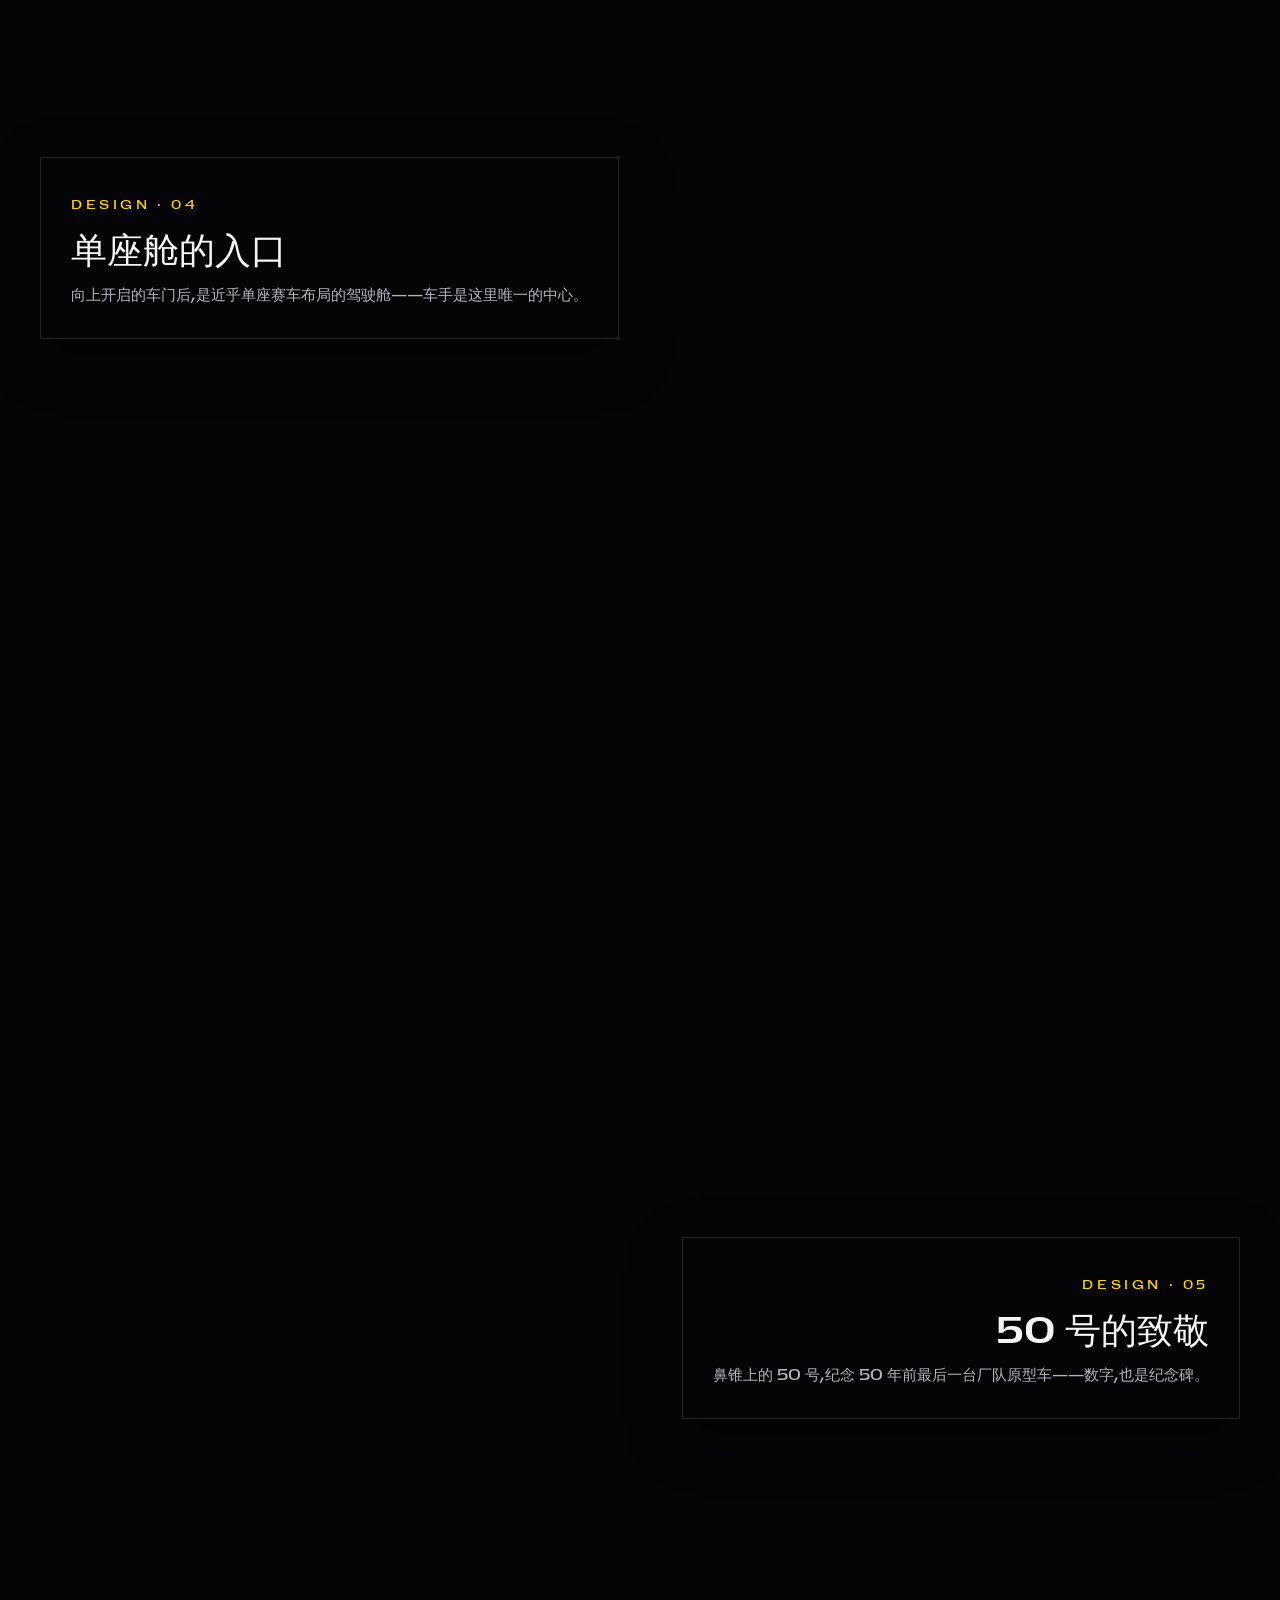
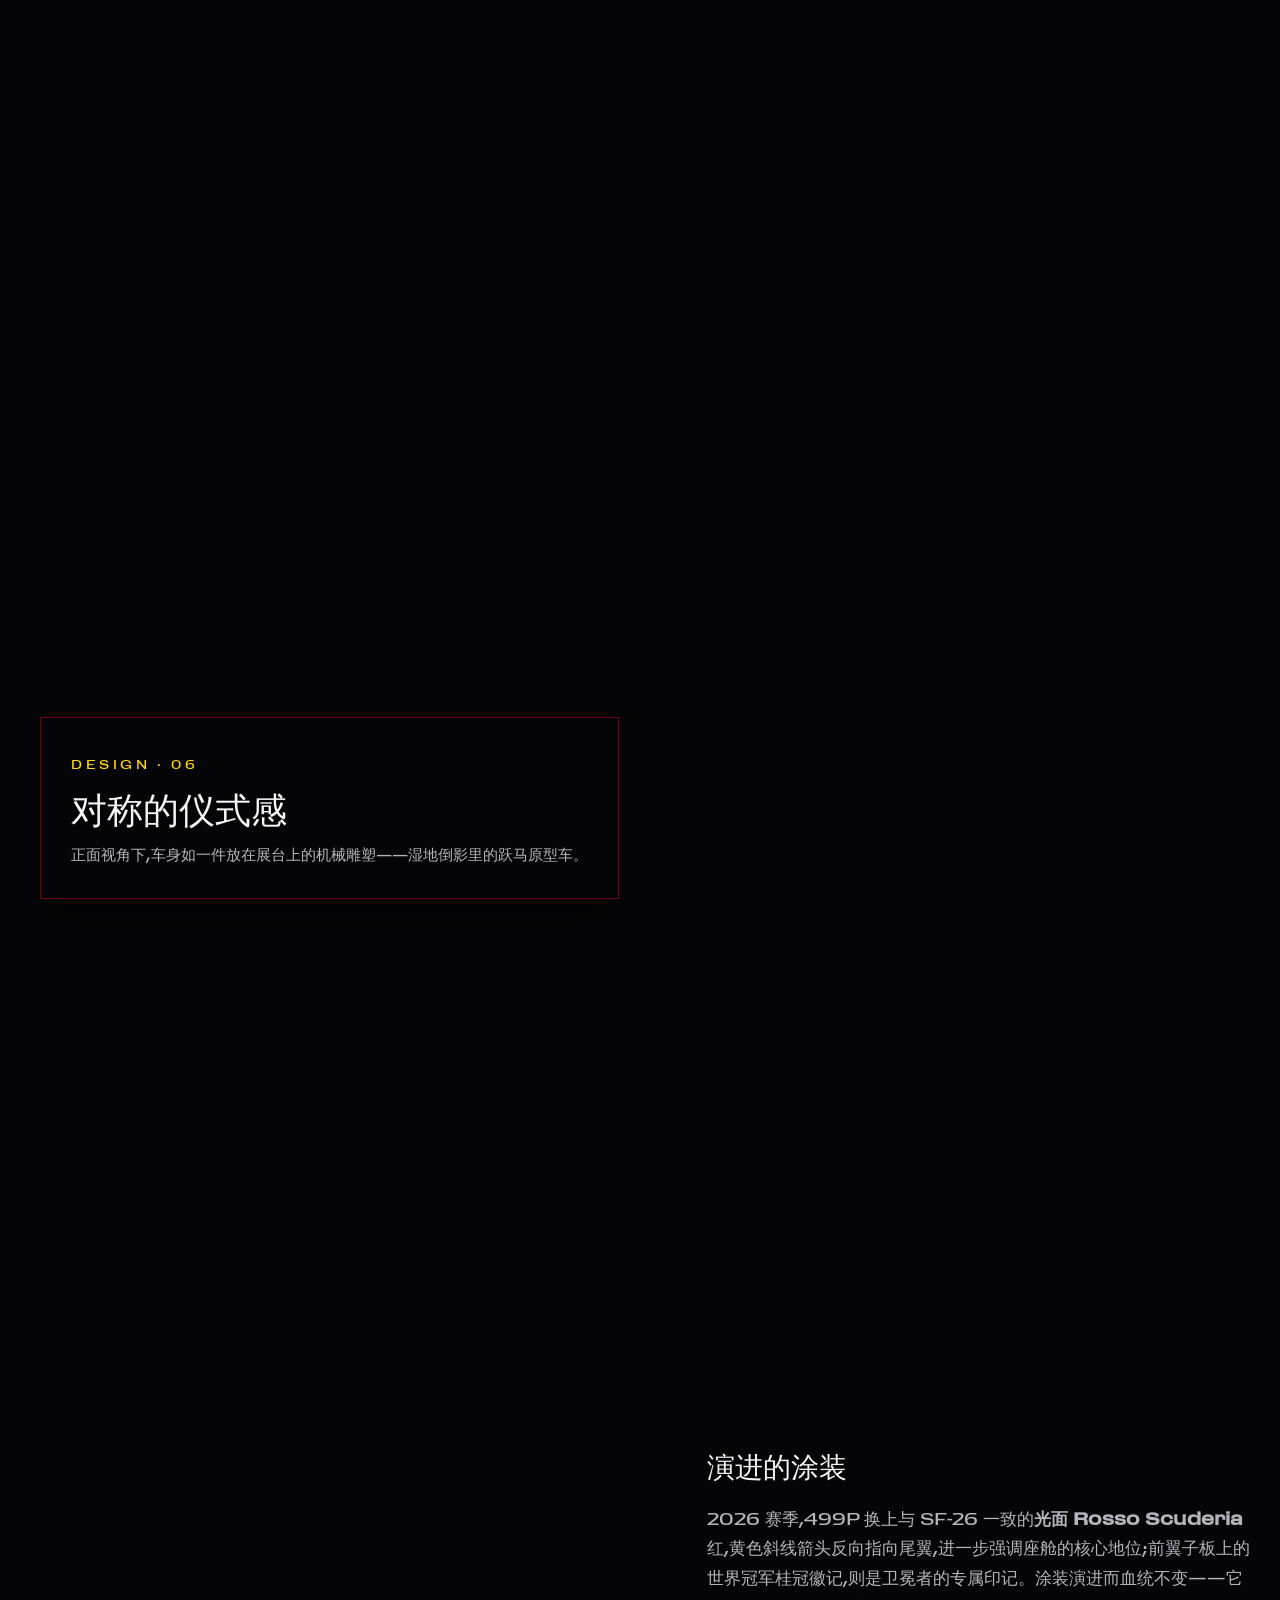
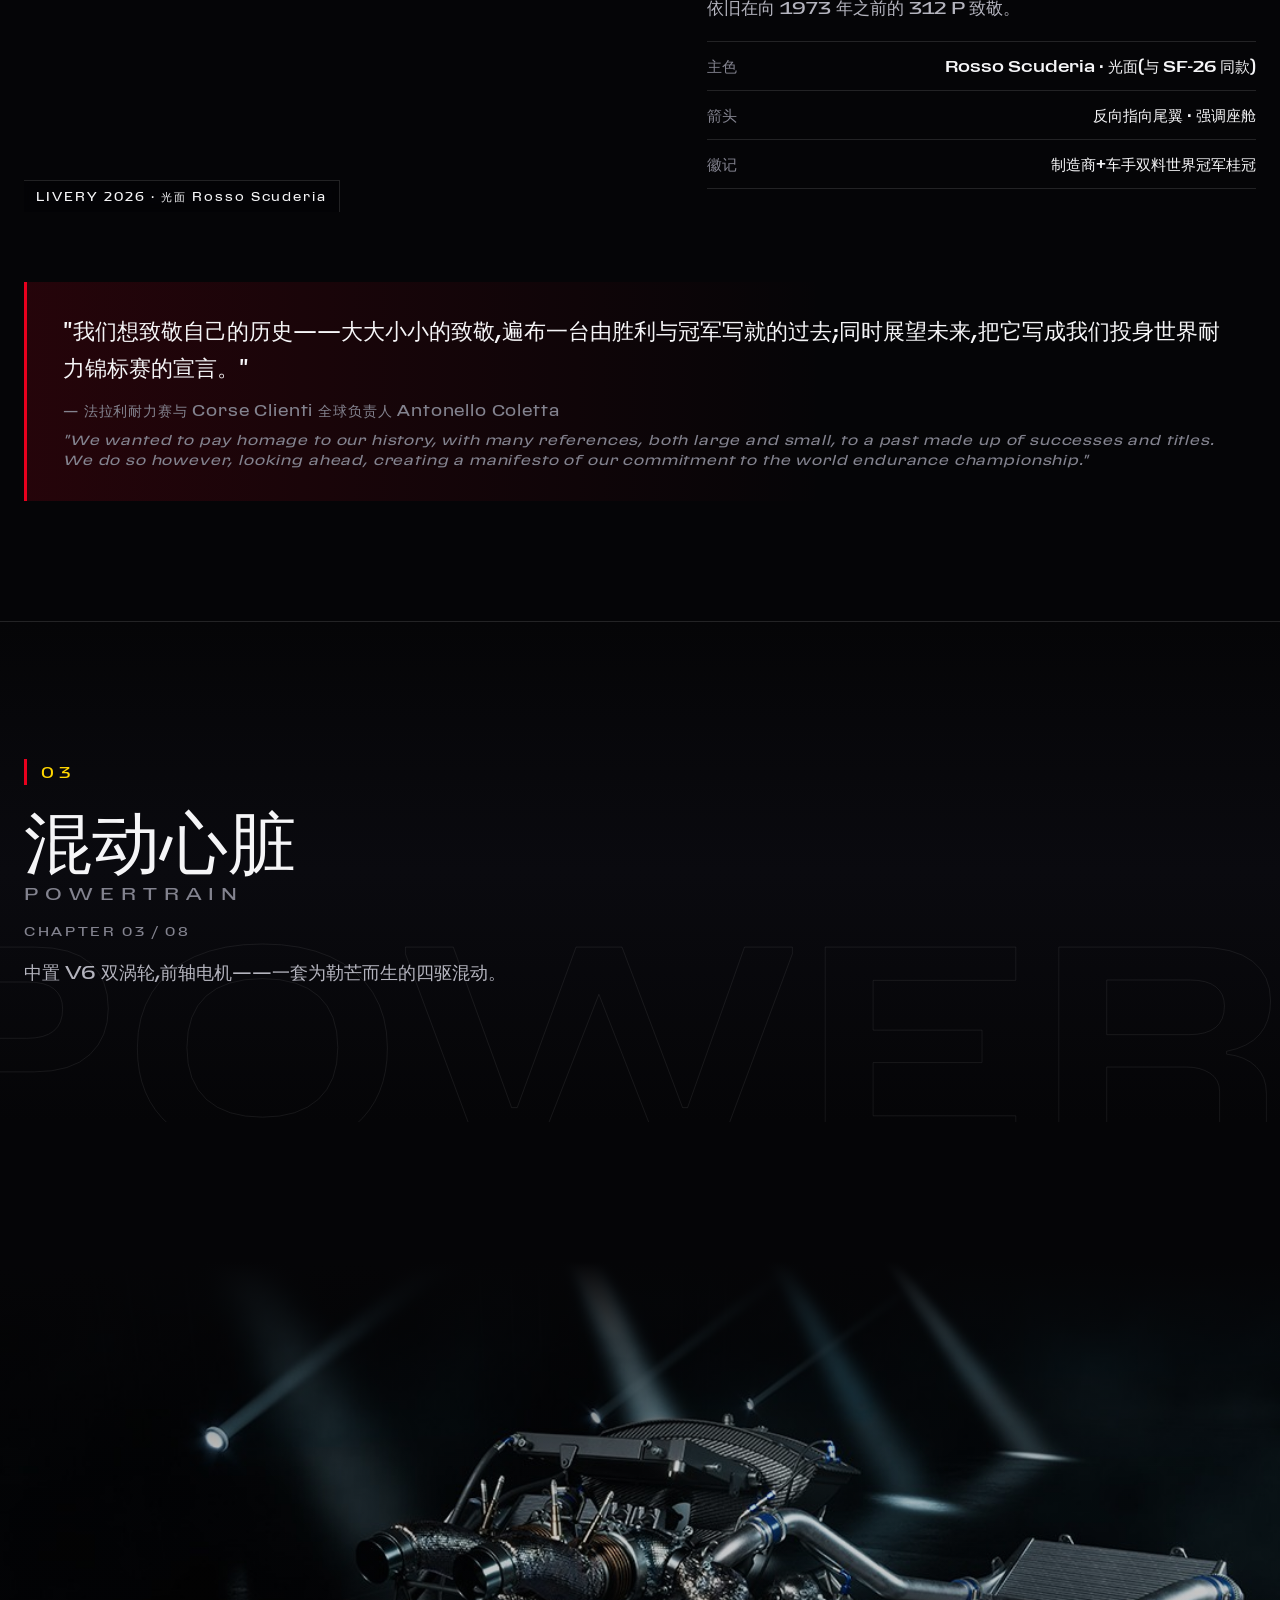
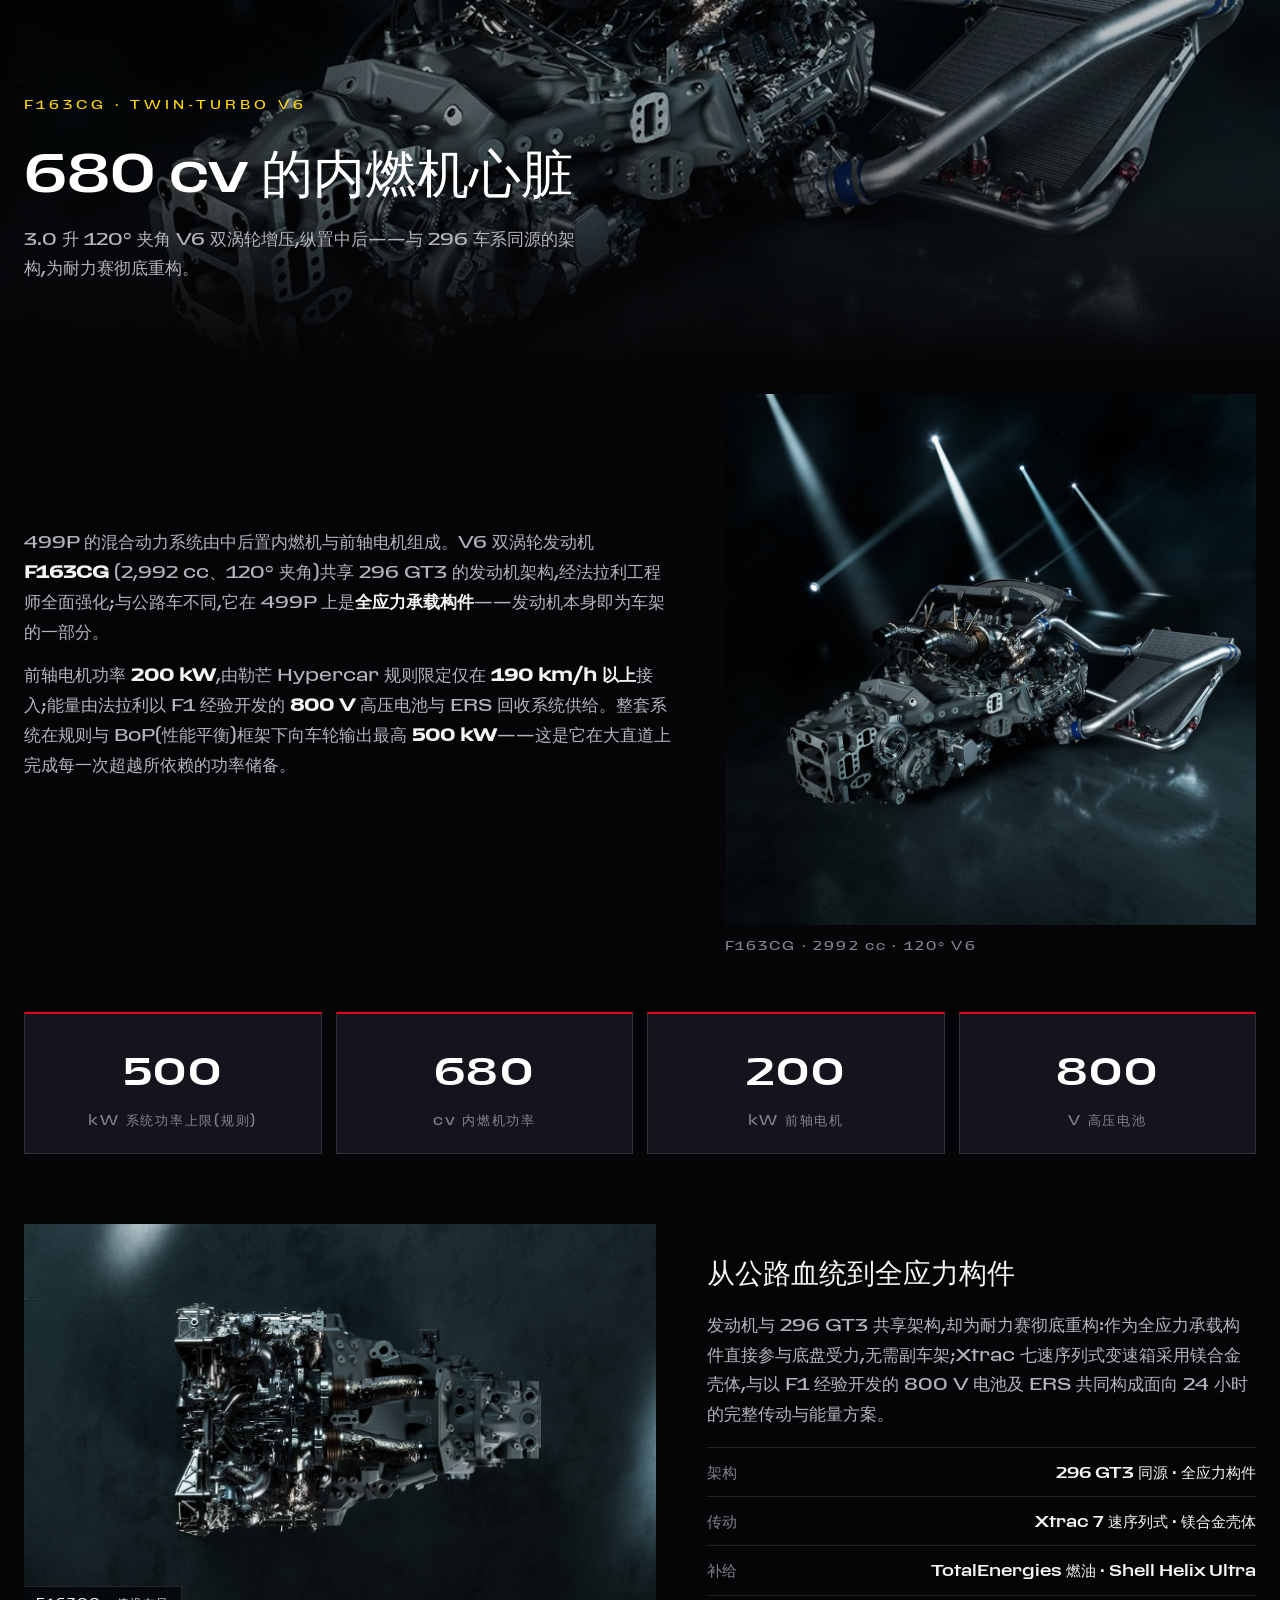
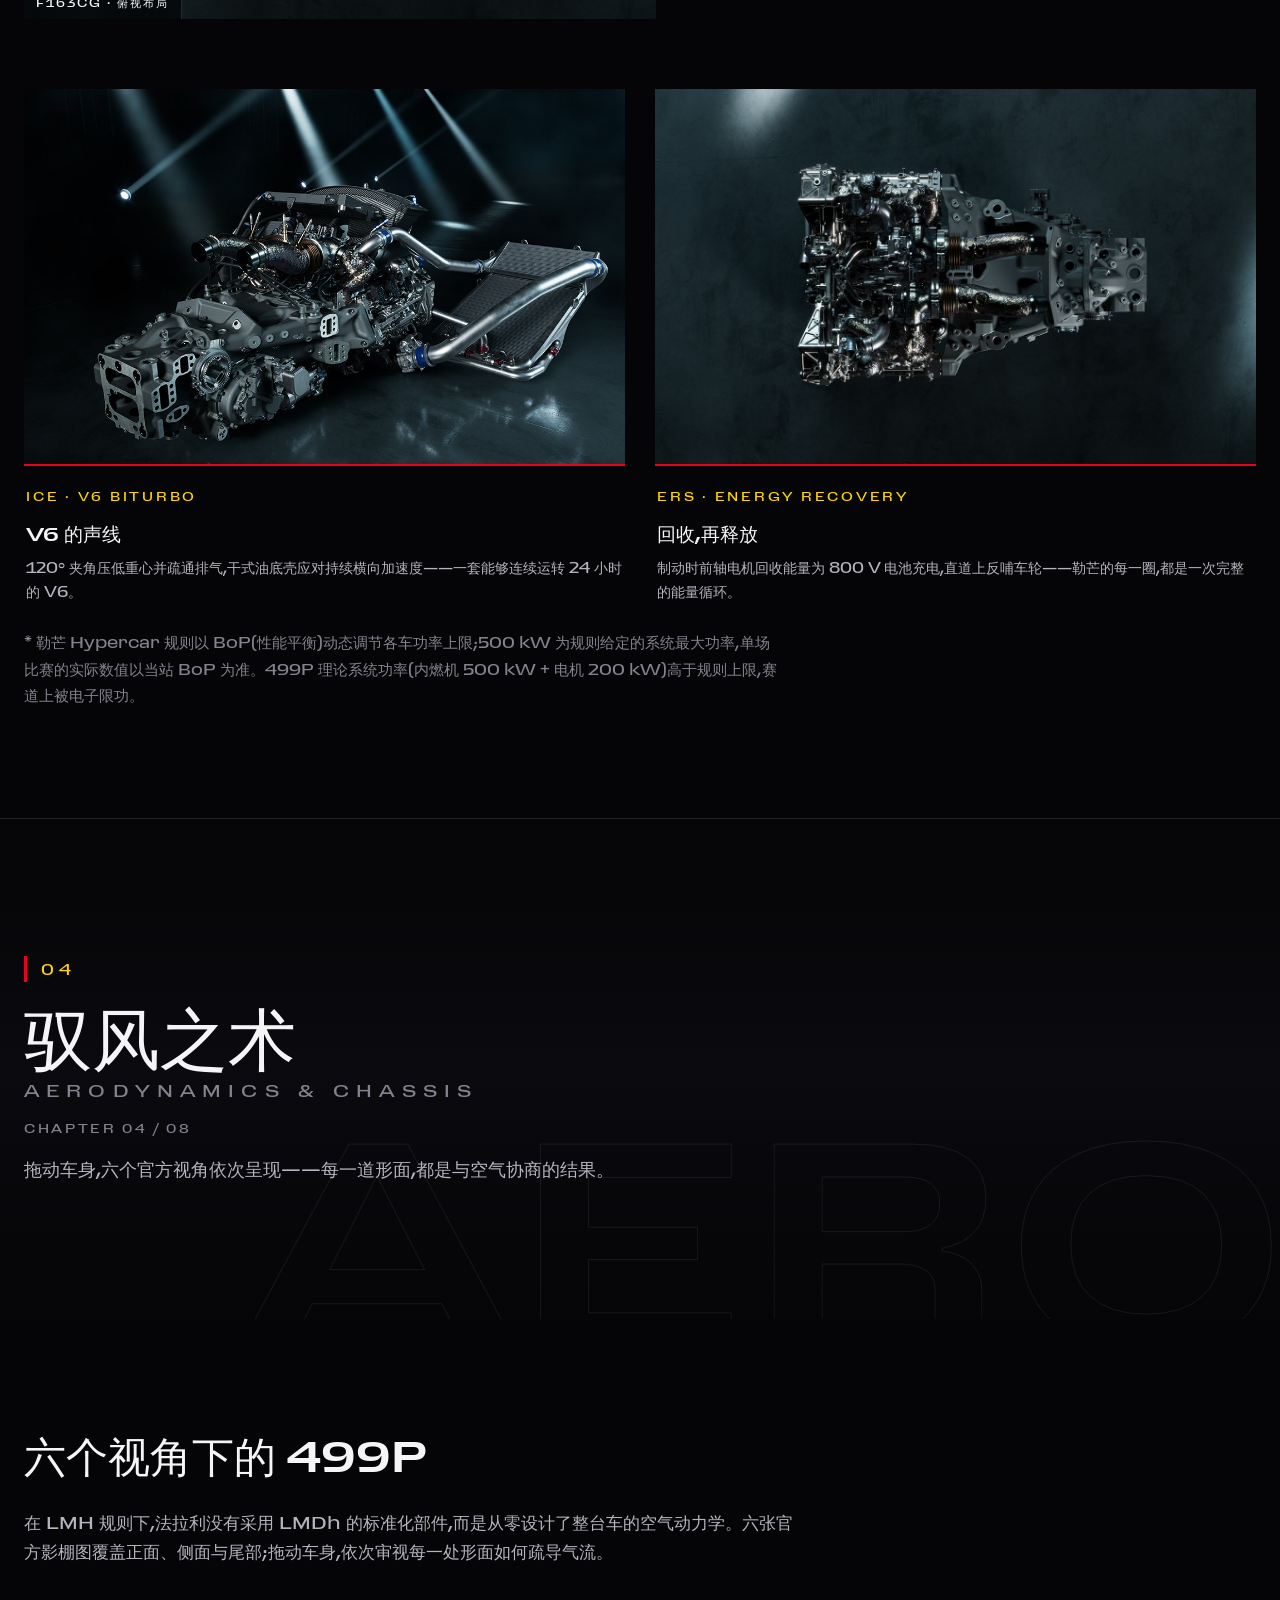
==== commit bd9cfd9e: "修复:计数降级 / 补 h1 / 统一单位口径 - 计数动画的占位文本由 0 改为真实值(JS 不可用或爬虫访问时不再显示 0) - 4 个站补视觉隐藏的 h1(车型名),每页恰好一个 - 门户功率单" ====
--- a/index.html
+++ b/index.html
@@ -17,13 +17,13 @@
 <link rel="manifest" href="manifest.json">
 <link rel="icon" type="image/png" href="img/favicon-32.png">
 <!-- hc:seo:start -->
-<!-- generated by tools/seo.py · cars.json · 2026-09-11 -->
+<!-- generated by tools/seo.py · cars.json · 2026-09-12 -->
 <link rel="canonical" href="https://499p.hypercar.site/">
 <link rel="alternate" hreflang="zh-CN" href="https://499p.hypercar.site/">
 <link rel="alternate" hreflang="en" href="https://499p.hypercar.site/en.html">
 <link rel="alternate" hreflang="x-default" href="https://499p.hypercar.site/">
 <script type="application/ld+json">
-{"@context":"https://schema.org","@type":"Car","name":"Ferrari 499P","brand":{"@type":"Brand","name":"Ferrari"},"model":"499P","url":"https://499p.hypercar.site/","description":"为胜利而归 · 勒芒三连冠","productionDate":"2023","image":"https://499p.hypercar.site/img/hero-poster-2026-front.jpg","additionalProperty":[{"@type":"PropertyValue","name":"最大功率","value":"680 hp"},{"@type":"PropertyValue","name":"极速","value":"340 km/h"},{"@type":"PropertyValue","name":"勒芒冠军","value":"3 × 勒芒"}]}
+{"@context":"https://schema.org","@type":"Car","name":"Ferrari 499P","brand":{"@type":"Brand","name":"Ferrari"},"model":"499P","url":"https://499p.hypercar.site/","description":"为胜利而归 · 勒芒三连冠","productionDate":"2023","image":"https://499p.hypercar.site/img/hero-poster-2026-front.jpg","additionalProperty":[{"@type":"PropertyValue","name":"最大功率","value":"680 cv"},{"@type":"PropertyValue","name":"极速","value":"340 km/h"},{"@type":"PropertyValue","name":"勒芒冠军","value":"3 × 勒芒"}]}
 </script>
 <!-- hc:seo:end -->
 </head>
@@ -72,10 +72,10 @@
     <p class="hero__sub">为胜利而归的跃马原型车</p>
     <p class="hero__desc">自 1965 年 250 LM 之后,法拉利时隔 50 年重返耐力赛最高组别。499P 以三届勒芒 24 小时连胜与 2025 年双料世界冠军,把跃马的名字重新写进了世界耐力锦标赛的编年史。</p>
     <div class="hero__specs mono">
-      <span><b class="count" data-to="500">0</b> kW<i> 系统功率上限</i></span>
-      <span><b class="count" data-to="1030">0</b> kg<i> 最低车重</i></span>
-      <span><b class="count" data-to="3">0</b><i>× 勒芒连胜</i></span>
-      <span><b class="count" data-to="12">0</b><i>× 勒芒总冠军</i></span>
+      <span><b class="count" data-to="500">500</b> kW<i> 系统功率上限</i></span>
+      <span><b class="count" data-to="1030">1,030</b> kg<i> 最低车重</i></span>
+      <span><b class="count" data-to="3">3</b><i>× 勒芒连胜</i></span>
+      <span><b class="count" data-to="12">12</b><i>× 勒芒总冠军</i></span>
     </div>
   </div>
   <div class="hero__scroll mono">向下滚动 <span class="hero__line"></span></div>
